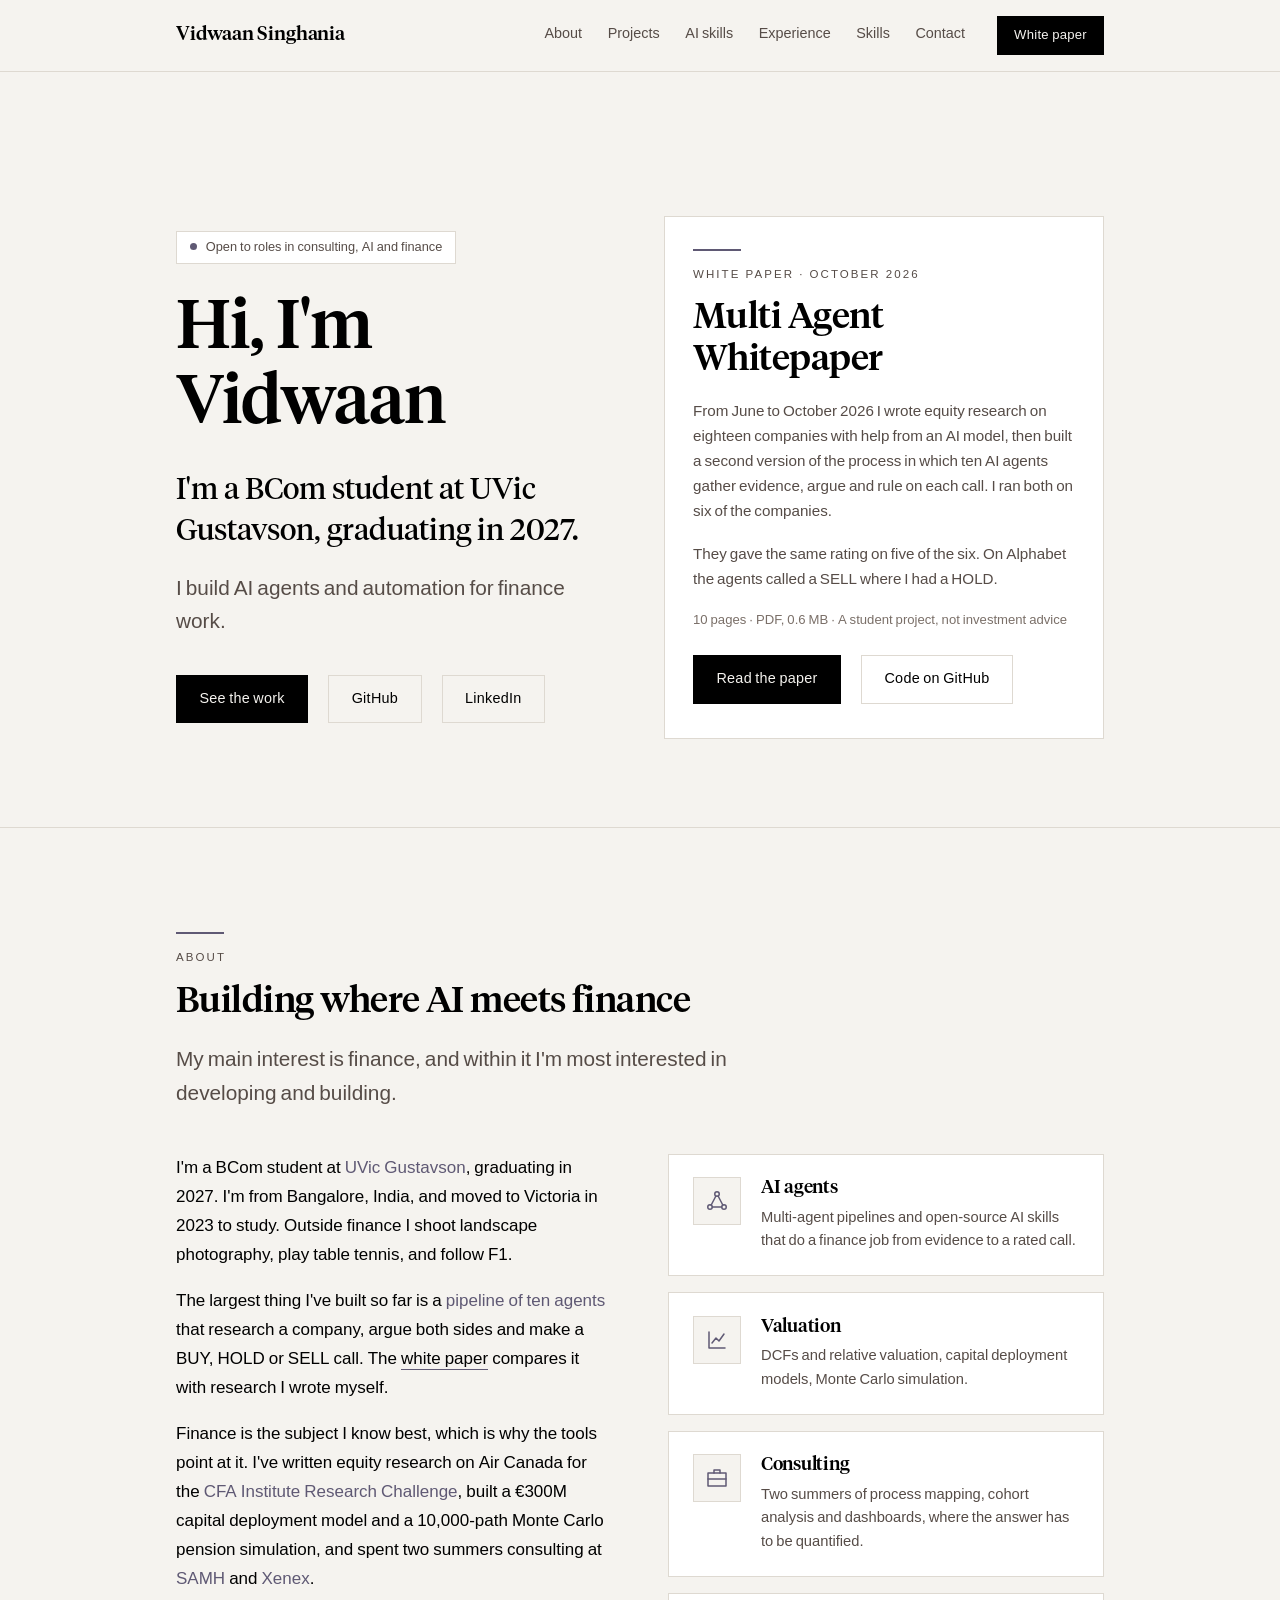
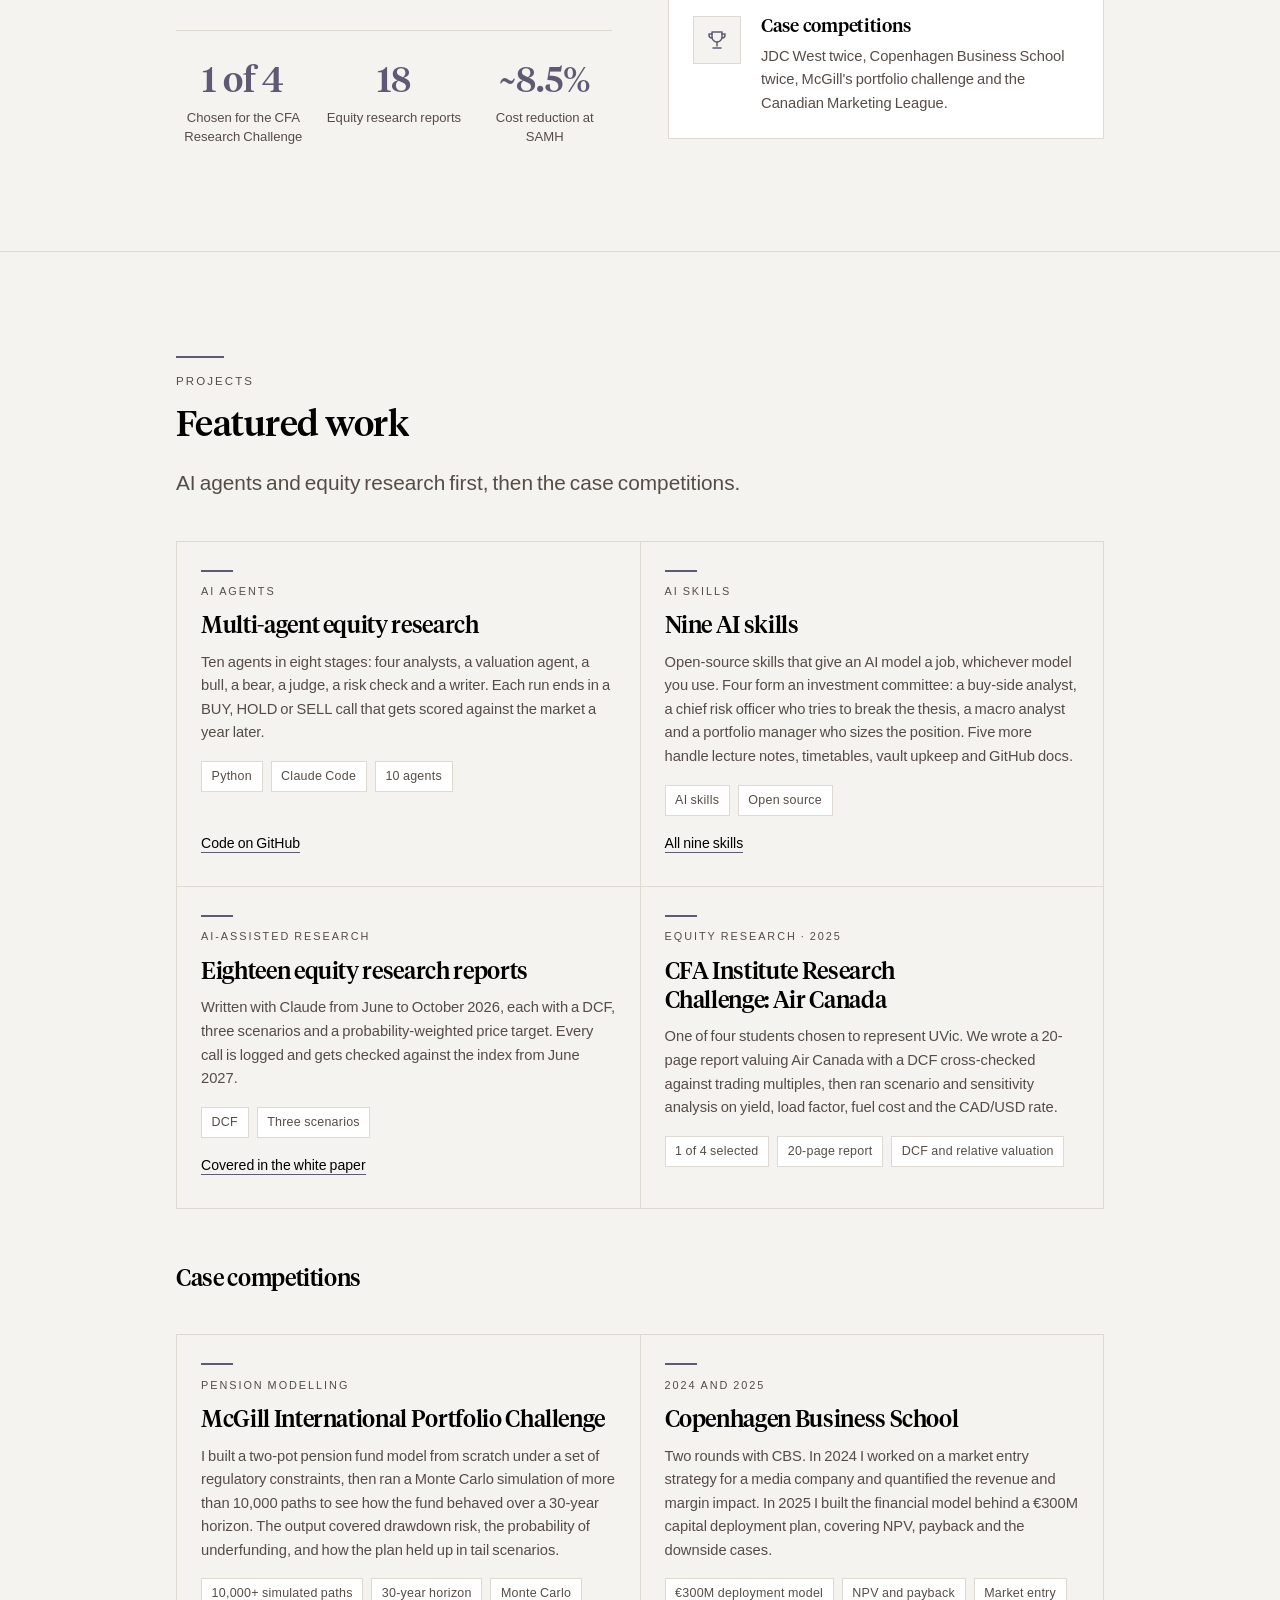
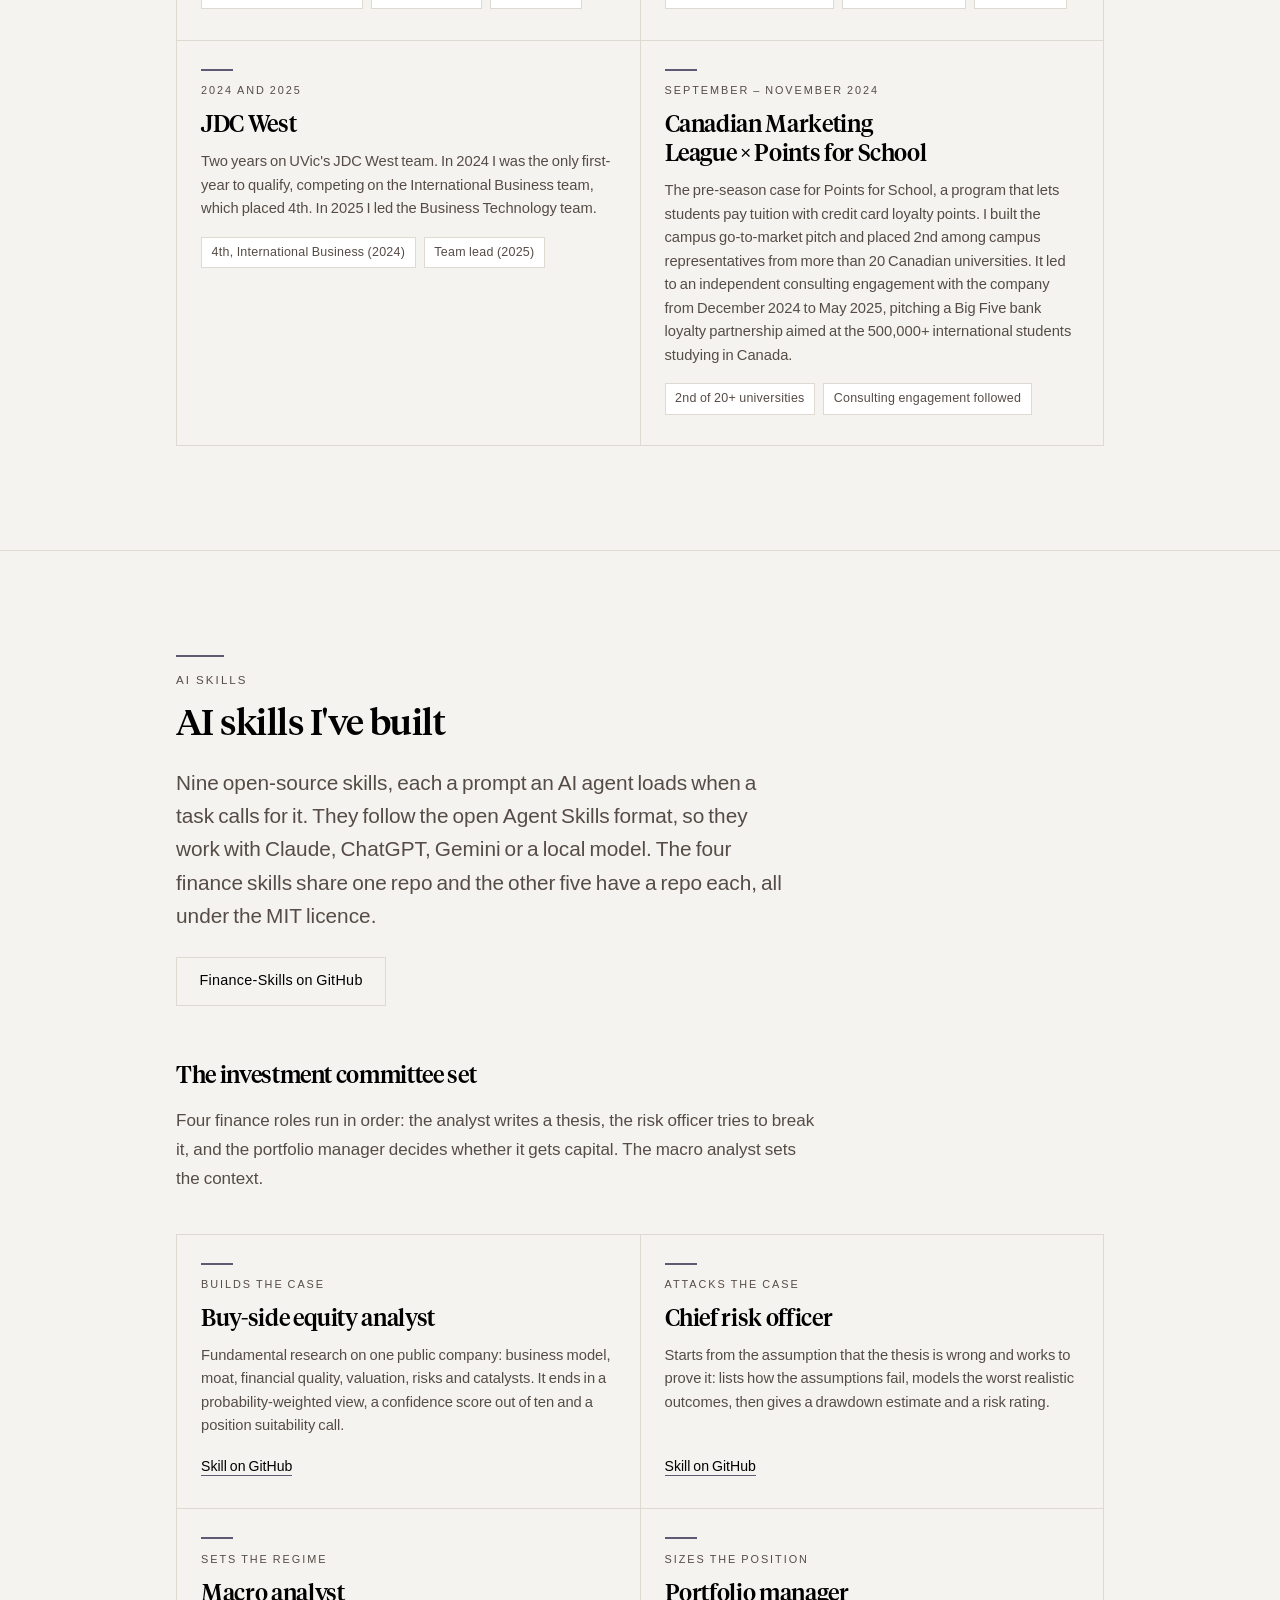
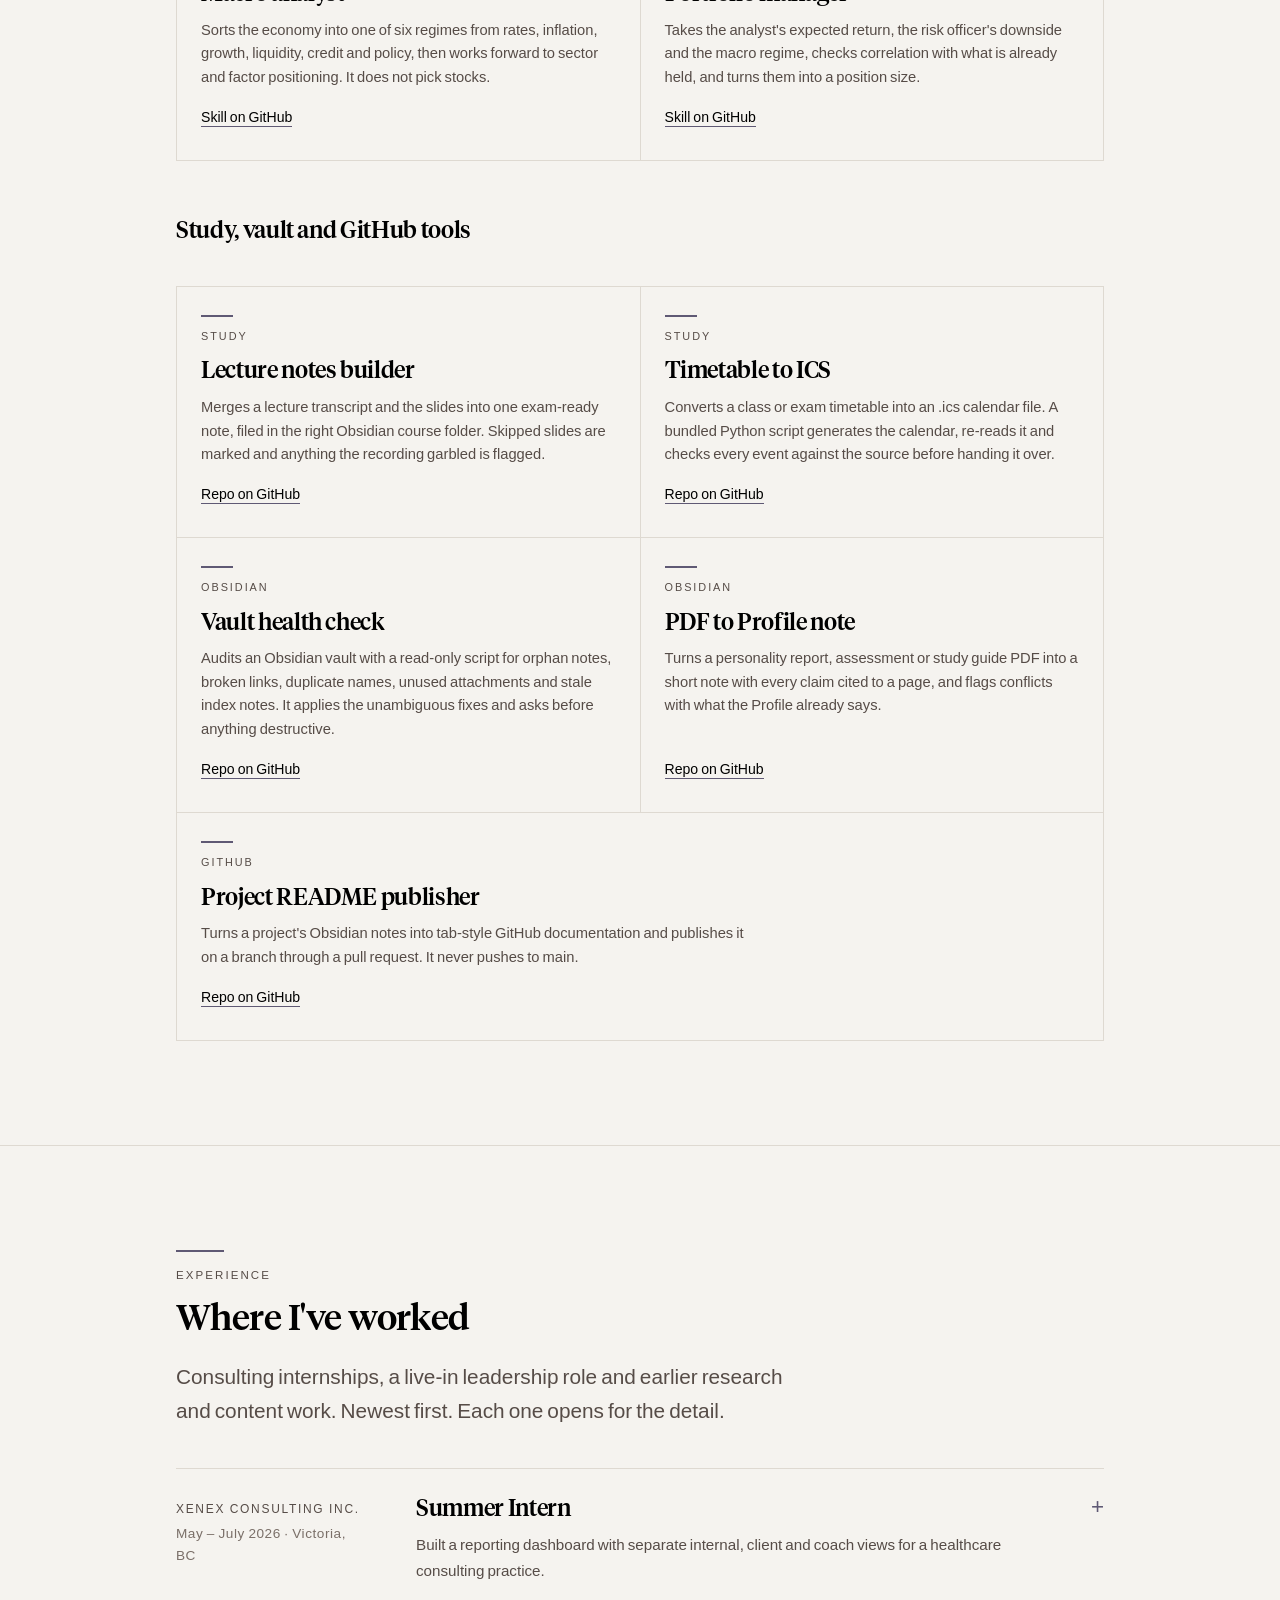
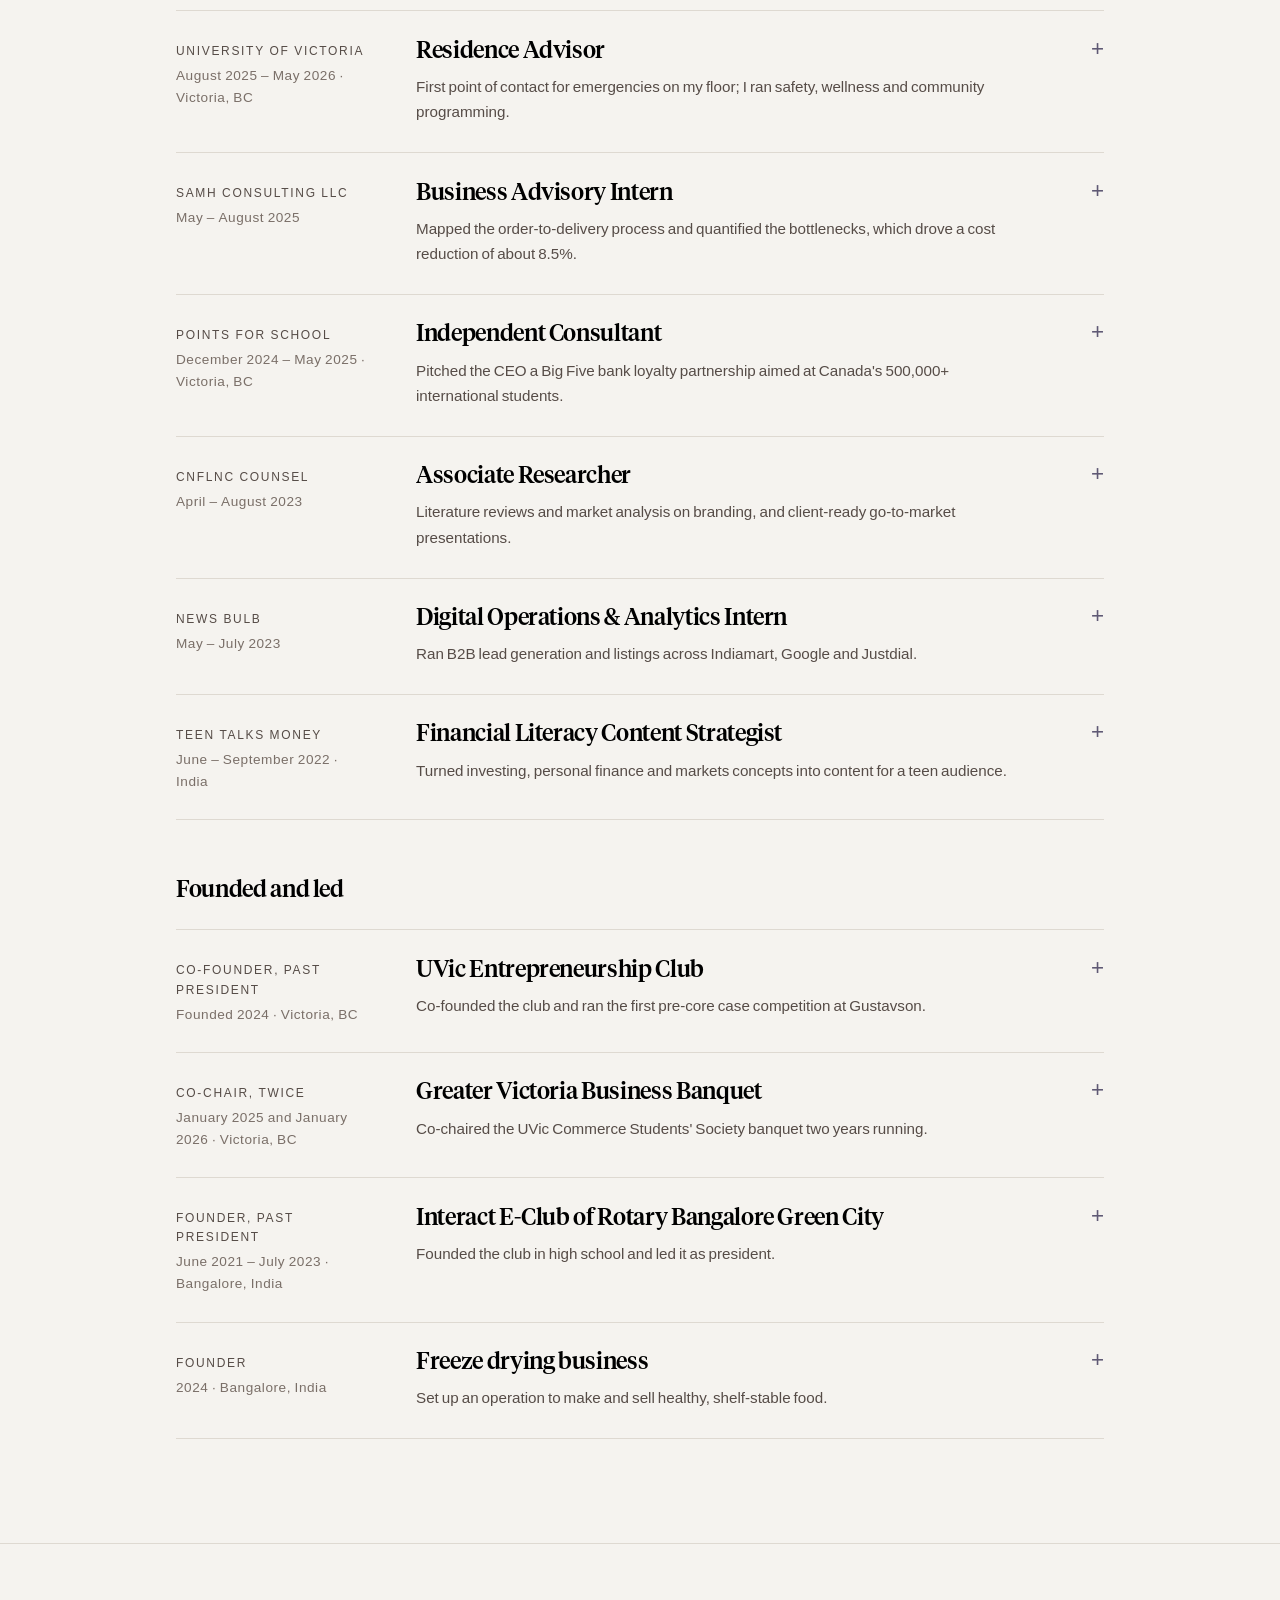
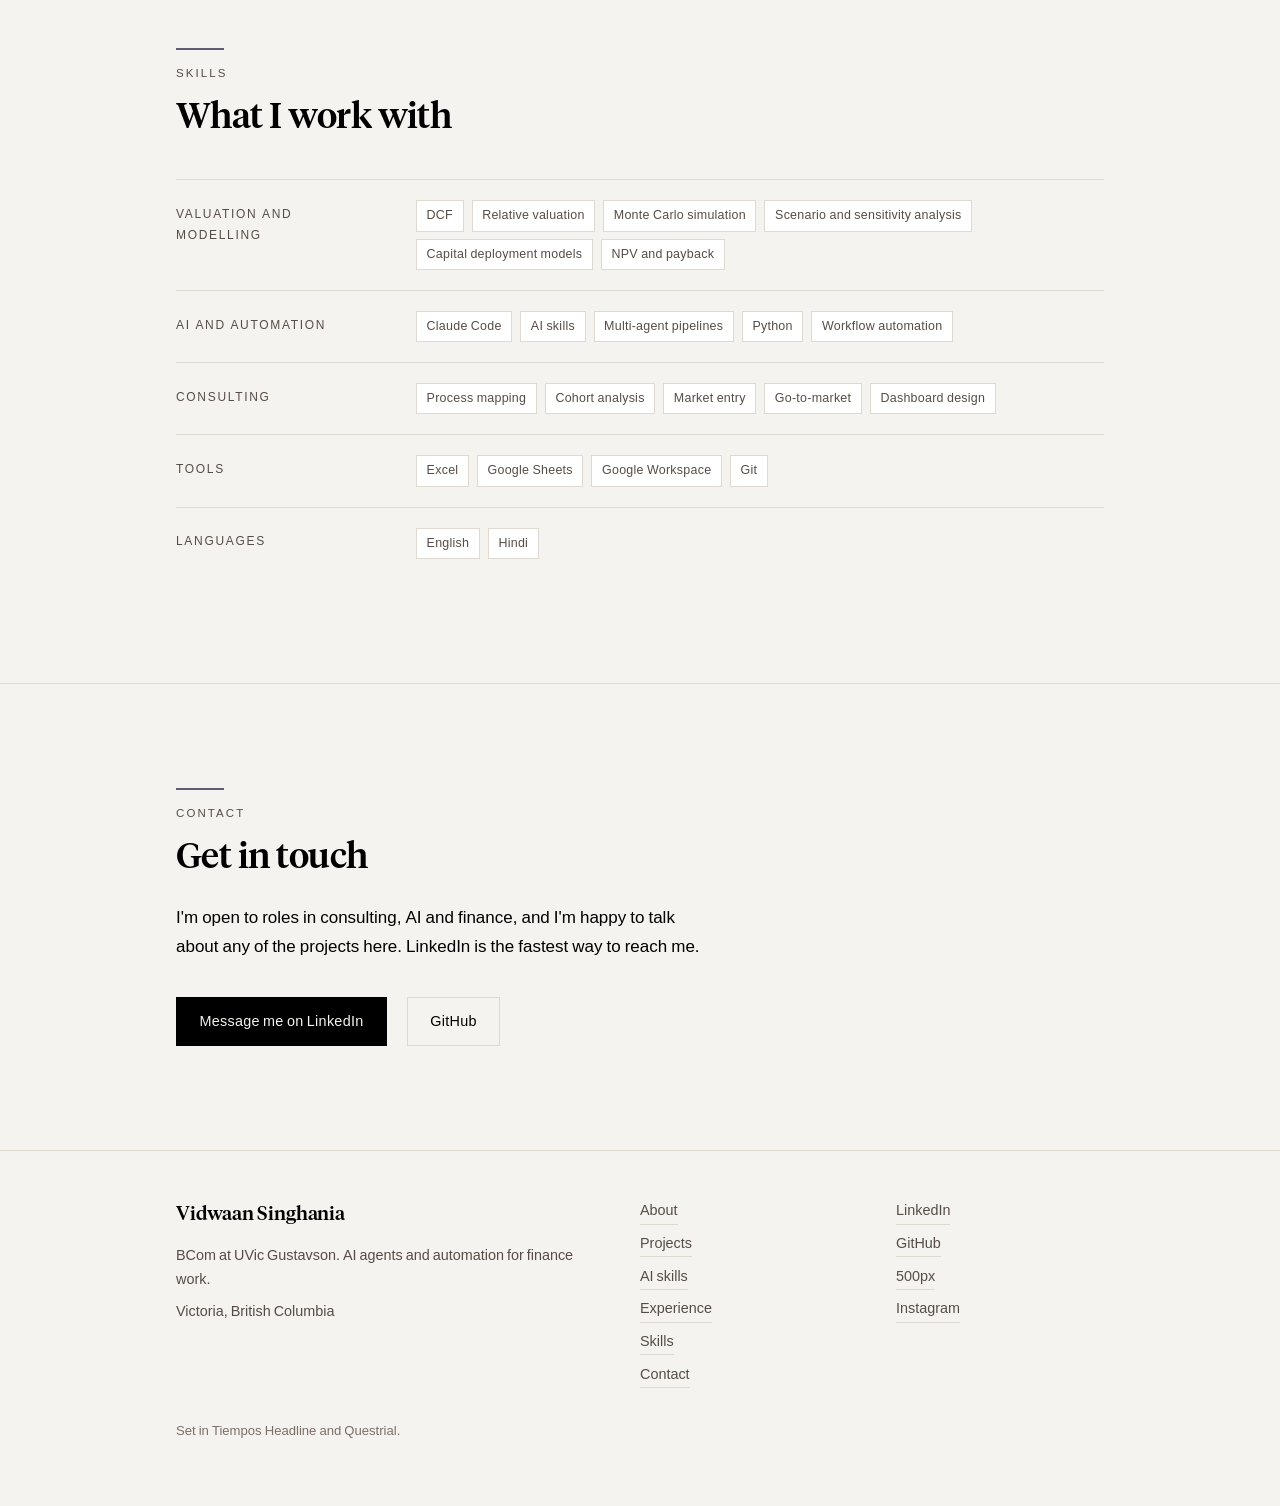
==== index.html @ 43c389d1 "Update the white paper: new title, October 2026 edition, 18 reports; keep the old PDF path serving t" ====
<!doctype html>
<html lang="en">
<head>
<meta charset="utf-8">
<meta name="viewport" content="width=device-width, initial-scale=1">
<title>Vidwaan Singhania | AI and Automation for Finance</title>
<meta name="description" content="I build AI agents and automation for finance work: a ten-agent equity research pipeline, open-source AI skills, and a white paper on what they got right and wrong. BCom student at UVic Gustavson.">
<link rel="canonical" href="https://vidwaansinghania.github.io/">
<meta property="og:type" content="website">
<meta property="og:title" content="Vidwaan Singhania | AI and Automation for Finance">
<meta property="og:description" content="I build AI agents and automation for finance work: a ten-agent equity research pipeline, open-source AI skills, and a white paper on what they got right and wrong. BCom student at UVic Gustavson.">
<meta property="og:url" content="https://vidwaansinghania.github.io/">
<meta property="og:image" content="https://vidwaansinghania.github.io/assets/img/og.jpg">
<meta name="twitter:card" content="summary_large_image">
<link rel="preload" href="assets/fonts/tiempos-medium.woff" as="font" type="font/woff" crossorigin>
<link rel="stylesheet" href="assets/style.css">
<script type="application/ld+json">
{
  "@context": "https://schema.org",
  "@type": "Person",
  "name": "Vidwaan Singhania",
  "url": "https://vidwaansinghania.github.io/",
  "jobTitle": "BCom candidate",
  "knowsAbout": ["AI agents", "Automation", "Equity research"],
  "address": { "@type": "PostalAddress", "addressLocality": "Victoria", "addressRegion": "BC", "addressCountry": "CA" },
  "alumniOf": { "@type": "CollegeOrUniversity", "name": "University of Victoria, Gustavson School of Business" },
  "sameAs": [
    "https://www.linkedin.com/in/vidwaansinghania/",
    "https://github.com/Vidwaansinghania",
    "https://500px.com/p/vidwaansinghania",
    "https://www.instagram.com/vidwaansinghania/"
  ]
}
</script>
</head>
<body>
<a class="skip" href="#main">Skip to content</a>

<header class="masthead">
  <div class="wrap">
    <a class="wordmark" href="#top">Vidwaan Singhania</a>
    <nav class="nav" aria-label="Primary">
      <a href="#about">About</a>
      <a href="#projects">Projects</a>
      <a href="#ai-skills">AI skills</a>
      <a href="#experience">Experience</a>
      <a href="#skills">Skills</a>
      <a href="#contact">Contact</a>
    </nav>
    <a class="btn btn--small" href="papers/multi-agent-whitepaper.pdf">White paper</a>
  </div>
</header>

<main id="main">

  <section class="hero" id="top">
    <div class="wrap hero__grid">
      <div>
        <p class="badge">Open to roles in consulting, AI and finance</p>
        <h1>Hi, I'm Vidwaan</h1>
        <p class="standfirst">I'm a BCom student at UVic Gustavson, graduating in 2027.</p>
        <p class="lede">I build AI agents and automation for finance work.</p>
        <div class="actions">
          <a class="btn" href="#projects">See the work</a>
          <a class="btn btn--ghost" href="https://github.com/Vidwaansinghania" rel="me noopener">GitHub</a>
          <a class="btn btn--ghost" href="https://www.linkedin.com/in/vidwaansinghania/" rel="me noopener">LinkedIn</a>
        </div>
      </div>

      <aside class="feature" id="white-paper" aria-label="White paper">
        <p class="kicker">White paper &middot; October 2026</p>
        <h2>Multi Agent Whitepaper</h2>
        <p>From June to October 2026 I wrote equity research on eighteen companies with help from an AI model, then built a second version of the process in which ten AI agents gather evidence, argue and rule on each call. I ran both on six of the companies.</p>
        <p>They gave the same rating on five of the six. On Alphabet the agents called a SELL where I had a HOLD.</p>
        <p class="feature__meta">10 pages &middot; PDF, 0.6 MB &middot; A student project, not investment advice</p>
        <div class="actions">
          <a class="btn" href="papers/multi-agent-whitepaper.pdf">Read the paper</a>
          <a class="btn btn--ghost" href="https://github.com/Vidwaansinghania/Multi-Agent-Equity-Research" rel="noopener">Code on GitHub</a>
        </div>
      </aside>
    </div>
  </section>

  <section class="section" id="about">
    <div class="wrap">
      <p class="kicker">About</p>
      <h2>Building where AI meets finance</h2>
      <p class="lede section__lede">My main interest is finance, and within it I'm most interested in developing and building.</p>

      <div class="about">
        <div class="about__text">
          <p>I'm a BCom student at <strong>UVic Gustavson</strong>, graduating in 2027. I'm from Bangalore, India, and moved to Victoria in 2023 to study. Outside finance I shoot landscape photography, play table tennis, and follow F1.</p>
          <p>The largest thing I've built so far is a <strong>pipeline of ten agents</strong> that research a company, argue both sides and make a BUY, HOLD or SELL call. The <a class="link" href="#white-paper">white paper</a> compares it with research I wrote myself.</p>
          <p>Finance is the subject I know best, which is why the tools point at it. I've written equity research on Air Canada for the <strong>CFA Institute Research Challenge</strong>, built a &euro;300M capital deployment model and a 10,000-path Monte Carlo pension simulation, and spent two summers consulting at <strong>SAMH</strong> and <strong>Xenex</strong>.</p>
          <ul class="stats">
            <li><span class="stats__n">1 of 4</span><span class="stats__l">Chosen for the CFA Research Challenge</span></li>
            <li><span class="stats__n">18</span><span class="stats__l">Equity research reports</span></li>
            <li><span class="stats__n">~8.5%</span><span class="stats__l">Cost reduction at SAMH</span></li>
          </ul>
        </div>

        <ul class="focus">
          <li>
            <span class="focus__icon" aria-hidden="true"><svg viewBox="0 0 24 24" width="24" height="24" fill="none" stroke="currentColor" stroke-width="1.5" stroke-linecap="round" stroke-linejoin="round"><circle cx="12" cy="5" r="2.25"/><circle cx="5" cy="18" r="2.25"/><circle cx="19" cy="18" r="2.25"/><path d="M10.9 7 6.2 16M13.1 7l4.7 9M7.25 18h9.5"/></svg></span>
            <div>
              <h3>AI agents</h3>
              <p>Multi-agent pipelines and open-source AI skills that do a finance job from evidence to a rated call.</p>
            </div>
          </li>
          <li>
            <span class="focus__icon" aria-hidden="true"><svg viewBox="0 0 24 24" width="24" height="24" fill="none" stroke="currentColor" stroke-width="1.5" stroke-linecap="round" stroke-linejoin="round"><path d="M4 4v16h16"/><path d="m7 15 4-5 3 3 5-7"/></svg></span>
            <div>
              <h3>Valuation</h3>
              <p>DCFs and relative valuation, capital deployment models, Monte Carlo simulation.</p>
            </div>
          </li>
          <li>
            <span class="focus__icon" aria-hidden="true"><svg viewBox="0 0 24 24" width="24" height="24" fill="none" stroke="currentColor" stroke-width="1.5" stroke-linecap="round" stroke-linejoin="round"><rect x="3" y="7" width="18" height="13"/><path d="M9 7V4h6v3M3 13h18"/></svg></span>
            <div>
              <h3>Consulting</h3>
              <p>Two summers of process mapping, cohort analysis and dashboards, where the answer has to be quantified.</p>
            </div>
          </li>
          <li>
            <span class="focus__icon" aria-hidden="true"><svg viewBox="0 0 24 24" width="24" height="24" fill="none" stroke="currentColor" stroke-width="1.5" stroke-linecap="round" stroke-linejoin="round"><path d="M7 4h10v5a5 5 0 0 1-10 0V4z"/><path d="M7 6H4v1a3 3 0 0 0 3 3M17 6h3v1a3 3 0 0 1-3 3M12 14v4M8 20h8"/></svg></span>
            <div>
              <h3>Case competitions</h3>
              <p>JDC West twice, Copenhagen Business School twice, McGill's portfolio challenge and the Canadian Marketing League.</p>
            </div>
          </li>
        </ul>
      </div>
    </div>
  </section>

  <section class="section" id="projects">
    <div class="wrap">
      <p class="kicker">Projects</p>
      <h2>Featured work</h2>
      <p class="lede section__lede">AI agents and equity research first, then the case competitions.</p>

      <ul class="cards">
        <li class="card">
          <p class="kicker">AI agents</p>
          <h3>Multi-agent equity research</h3>
          <p>Ten agents in eight stages: four analysts, a valuation agent, a bull, a bear, a judge, a risk check and a writer. Each run ends in a BUY, HOLD or SELL call that gets scored against the market a year later.</p>
          <ul class="facts">
            <li>Python</li>
            <li>Claude Code</li>
            <li>10 agents</li>
          </ul>
          <p class="card__link"><a class="link" href="https://github.com/Vidwaansinghania/Multi-Agent-Equity-Research" rel="noopener">Code on GitHub</a></p>
        </li>
        <li class="card">
          <p class="kicker">AI skills</p>
          <h3>Nine AI skills</h3>
          <p>Open-source skills that give an AI model a job, whichever model you use. Four form an investment committee: a buy-side analyst, a chief risk officer who tries to break the thesis, a macro analyst and a portfolio manager who sizes the position. Five more handle lecture notes, timetables, vault upkeep and GitHub docs.</p>
          <ul class="facts">
            <li>AI skills</li>
            <li>Open source</li>
          </ul>
          <p class="card__link"><a class="link" href="#ai-skills">All nine skills</a></p>
        </li>
        <li class="card">
          <p class="kicker">AI-assisted research</p>
          <h3>Eighteen equity research reports</h3>
          <p>Written with Claude from June to October 2026, each with a DCF, three scenarios and a probability-weighted price target. Every call is logged and gets checked against the index from June 2027.</p>
          <ul class="facts">
            <li>DCF</li>
            <li>Three scenarios</li>
          </ul>
          <p class="card__link"><a class="link" href="papers/multi-agent-whitepaper.pdf">Covered in the white paper</a></p>
        </li>
        <li class="card">
          <p class="kicker">Equity research &middot; 2025</p>
          <h3>CFA Institute Research Challenge: Air Canada</h3>
          <p>One of four students chosen to represent UVic. We wrote a 20-page report valuing Air Canada with a DCF cross-checked against trading multiples, then ran scenario and sensitivity analysis on yield, load factor, fuel cost and the CAD/USD rate.</p>
          <ul class="facts">
            <li>1 of 4 selected</li>
            <li>20-page report</li>
            <li>DCF and relative valuation</li>
          </ul>
        </li>
      </ul>

      <h3 class="subhead">Case competitions</h3>
      <ul class="cards">
        <li class="card">
          <p class="kicker">Pension modelling</p>
          <h3>McGill International Portfolio Challenge</h3>
          <p>I built a two-pot pension fund model from scratch under a set of regulatory constraints, then ran a Monte Carlo simulation of more than 10,000 paths to see how the fund behaved over a 30-year horizon. The output covered drawdown risk, the probability of underfunding, and how the plan held up in tail scenarios.</p>
          <ul class="facts">
            <li>10,000+ simulated paths</li>
            <li>30-year horizon</li>
            <li>Monte Carlo</li>
          </ul>
        </li>
        <li class="card">
          <p class="kicker">2024 and 2025</p>
          <h3>Copenhagen Business School</h3>
          <p>Two rounds with CBS. In 2024 I worked on a market entry strategy for a media company and quantified the revenue and margin impact. In 2025 I built the financial model behind a &euro;300M capital deployment plan, covering NPV, payback and the downside cases.</p>
          <ul class="facts">
            <li>&euro;300M deployment model</li>
            <li>NPV and payback</li>
            <li>Market entry</li>
          </ul>
        </li>
        <li class="card">
          <p class="kicker">2024 and 2025</p>
          <h3>JDC West</h3>
          <p>Two years on UVic's JDC West team. In 2024 I was the only first-year to qualify, competing on the International Business team, which placed 4th. In 2025 I led the Business Technology team.</p>
          <ul class="facts">
            <li>4th, International Business (2024)</li>
            <li>Team lead (2025)</li>
          </ul>
        </li>
        <li class="card">
          <p class="kicker">September &ndash; November 2024</p>
          <h3>Canadian Marketing League &times; Points for School</h3>
          <p>The pre-season case for Points for School, a program that lets students pay tuition with credit card loyalty points. I built the campus go-to-market pitch and placed 2nd among campus representatives from more than 20 Canadian universities. It led to an independent consulting engagement with the company from December 2024 to May 2025, pitching a Big Five bank loyalty partnership aimed at the 500,000+ international students studying in Canada.</p>
          <ul class="facts">
            <li>2nd of 20+ universities</li>
            <li>Consulting engagement followed</li>
          </ul>
        </li>
      </ul>
    </div>
  </section>

  <section class="section" id="ai-skills">
    <div class="wrap">
      <p class="kicker">AI skills</p>
      <h2>AI skills I've built</h2>
      <p class="lede section__lede">Nine open-source skills, each a prompt an AI agent loads when a task calls for it. They follow the open Agent Skills format, so they work with Claude, ChatGPT, Gemini or a local model. The four finance skills share one repo and the other five have a repo each, all under the MIT licence.</p>
      <div class="actions" style="margin-top:1.5rem">
        <a class="btn btn--ghost" href="https://github.com/Vidwaansinghania/Finance-Skills" rel="noopener">Finance-Skills on GitHub</a>
      </div>

      <h3 class="subhead">The investment committee set</h3>
      <p class="section__note">Four finance roles run in order: the analyst writes a thesis, the risk officer tries to break it, and the portfolio manager decides whether it gets capital. The macro analyst sets the context.</p>
      <ul class="cards">
        <li class="card">
          <p class="kicker">Builds the case</p>
          <h3>Buy-side equity analyst</h3>
          <p>Fundamental research on one public company: business model, moat, financial quality, valuation, risks and catalysts. It ends in a probability-weighted view, a confidence score out of ten and a position suitability call.</p>
          <p class="card__link"><a class="link" href="https://github.com/Vidwaansinghania/Finance-Skills/tree/main/skills/buy-side-equity-analyst" rel="noopener">Skill on GitHub</a></p>
        </li>
        <li class="card">
          <p class="kicker">Attacks the case</p>
          <h3>Chief risk officer</h3>
          <p>Starts from the assumption that the thesis is wrong and works to prove it: lists how the assumptions fail, models the worst realistic outcomes, then gives a drawdown estimate and a risk rating.</p>
          <p class="card__link"><a class="link" href="https://github.com/Vidwaansinghania/Finance-Skills/tree/main/skills/chief-risk-officer" rel="noopener">Skill on GitHub</a></p>
        </li>
        <li class="card">
          <p class="kicker">Sets the regime</p>
          <h3>Macro analyst</h3>
          <p>Sorts the economy into one of six regimes from rates, inflation, growth, liquidity, credit and policy, then works forward to sector and factor positioning. It does not pick stocks.</p>
          <p class="card__link"><a class="link" href="https://github.com/Vidwaansinghania/Finance-Skills/tree/main/skills/macro-analyst" rel="noopener">Skill on GitHub</a></p>
        </li>
        <li class="card">
          <p class="kicker">Sizes the position</p>
          <h3>Portfolio manager</h3>
          <p>Takes the analyst's expected return, the risk officer's downside and the macro regime, checks correlation with what is already held, and turns them into a position size.</p>
          <p class="card__link"><a class="link" href="https://github.com/Vidwaansinghania/Finance-Skills/tree/main/skills/portfolio-manager" rel="noopener">Skill on GitHub</a></p>
        </li>
      </ul>

      <h3 class="subhead">Study, vault and GitHub tools</h3>
      <ul class="cards">
        <li class="card">
          <p class="kicker">Study</p>
          <h3>Lecture notes builder</h3>
          <p>Merges a lecture transcript and the slides into one exam-ready note, filed in the right Obsidian course folder. Skipped slides are marked and anything the recording garbled is flagged.</p>
          <p class="card__link"><a class="link" href="https://github.com/Vidwaansinghania/Lecture-Notes-Builder" rel="noopener">Repo on GitHub</a></p>
        </li>
        <li class="card">
          <p class="kicker">Study</p>
          <h3>Timetable to ICS</h3>
          <p>Converts a class or exam timetable into an .ics calendar file. A bundled Python script generates the calendar, re-reads it and checks every event against the source before handing it over.</p>
          <p class="card__link"><a class="link" href="https://github.com/Vidwaansinghania/Timetable-to-ICS" rel="noopener">Repo on GitHub</a></p>
        </li>
        <li class="card">
          <p class="kicker">Obsidian</p>
          <h3>Vault health check</h3>
          <p>Audits an Obsidian vault with a read-only script for orphan notes, broken links, duplicate names, unused attachments and stale index notes. It applies the unambiguous fixes and asks before anything destructive.</p>
          <p class="card__link"><a class="link" href="https://github.com/Vidwaansinghania/Vault-Health-Check" rel="noopener">Repo on GitHub</a></p>
        </li>
        <li class="card">
          <p class="kicker">Obsidian</p>
          <h3>PDF to Profile note</h3>
          <p>Turns a personality report, assessment or study guide PDF into a short note with every claim cited to a page, and flags conflicts with what the Profile already says.</p>
          <p class="card__link"><a class="link" href="https://github.com/Vidwaansinghania/PDF-to-Profile-Note" rel="noopener">Repo on GitHub</a></p>
        </li>
        <li class="card">
          <p class="kicker">GitHub</p>
          <h3>Project README publisher</h3>
          <p>Turns a project's Obsidian notes into tab-style GitHub documentation and publishes it on a branch through a pull request. It never pushes to main.</p>
          <p class="card__link"><a class="link" href="https://github.com/Vidwaansinghania/Project-README-Publisher" rel="noopener">Repo on GitHub</a></p>
        </li>
      </ul>
    </div>
  </section>

  <section class="section" id="experience">
    <div class="wrap">
      <p class="kicker">Experience</p>
      <h2>Where I've worked</h2>
      <p class="lede section__lede">Consulting internships, a live-in leadership role and earlier research and content work. Newest first. Each one opens for the detail.</p>

      <div class="roles">

        <details class="role">
          <summary>
            <span class="role__aside">Xenex Consulting Inc.<span class="when">May &ndash; July 2026 &middot; Victoria, BC</span></span>
            <span class="role__head">
              <span class="role__title">Summer Intern</span>
              <span class="role__line">Built a reporting dashboard with separate internal, client and coach views for a healthcare consulting practice.</span>
            </span>
          </summary>
          <div class="role__body">
            <p>A healthcare consulting practice in BC. I built a multi-audience reporting dashboard for coaching-assignment data, with separate internal, client and coach views plus an equity view breaking placements down by gender. On the operations side I set up Google Workspace for the company domain end to end, wrote a Workspace versus Microsoft 365 comparison, and evaluated outreach and CRM tooling.</p>
            <p>I also researched funding options for international co-op students, who are shut out of the federal Student Work Placement Program, and drafted a gap analysis and early specs for a bridge fund.</p>
            <ul class="facts">
              <li>Dashboard design</li>
              <li>Google Workspace</li>
              <li>Policy research</li>
            </ul>
          </div>
        </details>

        <details class="role">
          <summary>
            <span class="role__aside">University of Victoria<span class="when">August 2025 &ndash; May 2026 &middot; Victoria, BC</span></span>
            <span class="role__head">
              <span class="role__title">Residence Advisor</span>
              <span class="role__line">First point of contact for emergencies on my floor; I ran safety, wellness and community programming.</span>
            </span>
          </summary>
          <div class="role__body">
            <p>A live-in role. I was the first point of contact for the students on my floor, which covered everything from mediating roommate conflicts to responding to after-hours emergencies. I also ran wellness and community programming through the year.</p>
            <ul class="facts">
              <li>Peer mentoring</li>
              <li>Crisis management</li>
              <li>Conflict resolution</li>
            </ul>
          </div>
        </details>

        <details class="role">
          <summary>
            <span class="role__aside">SAMH Consulting LLC<span class="when">May &ndash; August 2025</span></span>
            <span class="role__head">
              <span class="role__title">Business Advisory Intern</span>
              <span class="role__line">Mapped the order-to-delivery process and quantified the bottlenecks, which drove a cost reduction of about 8.5%.</span>
            </span>
          </summary>
          <div class="role__body">
            <p>I mapped the end-to-end order-to-delivery process and quantified where it was losing time and money; the changes that came out of it cut costs by about 8.5%. I also segmented customer revenue cohorts to find which behaviour patterns were worth the most, and built automations for the repetitive parts of the workflow. I sat in on founder-led calls and presented what the data showed.</p>
            <ul class="facts">
              <li>~8.5% cost reduction</li>
              <li>Process improvement</li>
              <li>Customer segmentation</li>
            </ul>
          </div>
        </details>

        <details class="role">
          <summary>
            <span class="role__aside">Points for School<span class="when">December 2024 &ndash; May 2025 &middot; Victoria, BC</span></span>
            <span class="role__head">
              <span class="role__title">Independent Consultant</span>
              <span class="role__line">Pitched the CEO a Big Five bank loyalty partnership aimed at Canada's 500,000+ international students.</span>
            </span>
          </summary>
          <div class="role__body">
            <p>Points for School lets students pay tuition with credit card loyalty points. The engagement followed my 2nd-place finish in the Canadian Marketing League pre-season case. I researched competitors and the company's existing loyalty partnerships, found gaps in the offering and room to expand across provinces, and delivered the pitch to the CEO.</p>
            <ul class="facts">
              <li>Market research</li>
              <li>Competitive analysis</li>
              <li>Go-to-market strategy</li>
            </ul>
          </div>
        </details>

        <details class="role">
          <summary>
            <span class="role__aside">Cnflnc Counsel<span class="when">April &ndash; August 2023</span></span>
            <span class="role__head">
              <span class="role__title">Associate Researcher</span>
              <span class="role__line">Literature reviews and market analysis on branding, and client-ready go-to-market presentations.</span>
            </span>
          </summary>
          <div class="role__body">
            <p>I ran literature reviews and market analysis on branding, researched go-to-market frameworks, and built client-ready presentations with execution roadmaps and timelines. I also managed the internal research archive.</p>
            <ul class="facts">
              <li>Market analysis</li>
              <li>Go-to-market frameworks</li>
            </ul>
          </div>
        </details>

        <details class="role">
          <summary>
            <span class="role__aside">News Bulb<span class="when">May &ndash; July 2023</span></span>
            <span class="role__head">
              <span class="role__title">Digital Operations &amp; Analytics Intern</span>
              <span class="role__line">Ran B2B lead generation and listings across Indiamart, Google and Justdial.</span>
            </span>
          </summary>
          <div class="role__body">
            <p>I managed B2B lead generation and listings across Indiamart, Google and Justdial and compared channel performance to find the sources that converted best. I built marketing and reporting automations that cut manual work, and tracked engagement and traffic to guide content and outreach.</p>
            <ul class="facts">
              <li>Lead generation</li>
              <li>Reporting automation</li>
            </ul>
          </div>
        </details>

        <details class="role">
          <summary>
            <span class="role__aside">Teen Talks Money<span class="when">June &ndash; September 2022 &middot; India</span></span>
            <span class="role__head">
              <span class="role__title">Financial Literacy Content Strategist</span>
              <span class="role__line">Turned investing, personal finance and markets concepts into content for a teen audience.</span>
            </span>
          </summary>
          <div class="role__body">
            <p>I wrote investing, personal finance and markets content for teenagers, worked with the research team to source and fact-check the material, and coordinated collaborations that grew the platform's reach.</p>
            <ul class="facts">
              <li>Personal finance</li>
              <li>Written communication</li>
            </ul>
          </div>
        </details>

      </div>

      <h3 class="subhead">Founded and led</h3>
      <div class="roles roles--after">

        <details class="role">
          <summary>
            <span class="role__aside">Co-founder, past president<span class="when">Founded 2024 &middot; Victoria, BC</span></span>
            <span class="role__head">
              <span class="role__title">UVic Entrepreneurship Club</span>
              <span class="role__line">Co-founded the club and ran the first pre-core case competition at Gustavson.</span>
            </span>
          </summary>
          <div class="role__body">
            <p>I co-founded the club under the UVic Commerce Students' Society. We ran the first pre-core case competition at Gustavson in March 2024, and built the club around guest speakers and workshops for students who want to start something of their own.</p>
            <ul class="facts">
              <li>Co-founder</li>
              <li>First pre-core case competition</li>
            </ul>
          </div>
        </details>

        <details class="role">
          <summary>
            <span class="role__aside">Co-Chair, twice<span class="when">January 2025 and January 2026 &middot; Victoria, BC</span></span>
            <span class="role__head">
              <span class="role__title">Greater Victoria Business Banquet</span>
              <span class="role__line">Co-chaired the UVic Commerce Students' Society banquet two years running.</span>
            </span>
          </summary>
          <div class="role__body">
            <p>I co-chaired the banquet for the UVic Commerce Students' Society in both years: about 150 guests in January 2025 and 200 in January 2026. I owned the budget, the venue and the vendors each time.</p>
            <ul class="facts">
              <li>200 guests in 2026</li>
              <li>Budget and vendors</li>
            </ul>
          </div>
        </details>

        <details class="role">
          <summary>
            <span class="role__aside">Founder, past president<span class="when">June 2021 &ndash; July 2023 &middot; Bangalore, India</span></span>
            <span class="role__head">
              <span class="role__title">Interact E-Club of Rotary Bangalore Green City</span>
              <span class="role__line">Founded the club in high school and led it as president.</span>
            </span>
          </summary>
          <div class="role__body">
            <p>I founded the club and led it as president, working with District 3190 of Rotary International. That meant planning the club's activities with the board of directors and appointing its members.</p>
            <ul class="facts">
              <li>Founder</li>
              <li>Rotary International</li>
            </ul>
          </div>
        </details>

        <details class="role">
          <summary>
            <span class="role__aside">Founder<span class="when">2024 &middot; Bangalore, India</span></span>
            <span class="role__head">
              <span class="role__title">Freeze drying business</span>
              <span class="role__line">Set up an operation to make and sell healthy, shelf-stable food.</span>
            </span>
          </summary>
          <div class="role__body">
            <p>Started after my own problem: as an international student I struggled to find food that was both healthy and shelf-stable. Freeze-drying keeps most of the nutrition in a food while making it light and long-lasting, so I set up an operation to make and sell it.</p>
            <ul class="facts">
              <li>Founder</li>
            </ul>
          </div>
        </details>

      </div>
    </div>
  </section>

  <section class="section" id="skills">
    <div class="wrap">
      <p class="kicker">Skills</p>
      <h2>What I work with</h2>
      <dl class="skills">
        <div>
          <dt>Valuation and modelling</dt>
          <dd>
            <ul class="facts">
              <li>DCF</li>
              <li>Relative valuation</li>
              <li>Monte Carlo simulation</li>
              <li>Scenario and sensitivity analysis</li>
              <li>Capital deployment models</li>
              <li>NPV and payback</li>
            </ul>
          </dd>
        </div>
        <div>
          <dt>AI and automation</dt>
          <dd>
            <ul class="facts">
              <li>Claude Code</li>
              <li>AI skills</li>
              <li>Multi-agent pipelines</li>
              <li>Python</li>
              <li>Workflow automation</li>
            </ul>
          </dd>
        </div>
        <div>
          <dt>Consulting</dt>
          <dd>
            <ul class="facts">
              <li>Process mapping</li>
              <li>Cohort analysis</li>
              <li>Market entry</li>
              <li>Go-to-market</li>
              <li>Dashboard design</li>
            </ul>
          </dd>
        </div>
        <div>
          <dt>Tools</dt>
          <dd>
            <ul class="facts">
              <li>Excel</li>
              <li>Google Sheets</li>
              <li>Google Workspace</li>
              <li>Git</li>
            </ul>
          </dd>
        </div>
        <div>
          <dt>Languages</dt>
          <dd>
            <ul class="facts">
              <li>English</li>
              <li>Hindi</li>
            </ul>
          </dd>
        </div>
      </dl>
    </div>
  </section>

  <section class="section" id="contact">
    <div class="wrap">
      <p class="kicker">Contact</p>
      <h2>Get in touch</h2>
      <p style="margin-top:1.5rem">I'm open to roles in consulting, AI and finance, and I'm happy to talk about any of the projects here. LinkedIn is the fastest way to reach me.</p>
      <div class="actions">
        <a class="btn" href="https://www.linkedin.com/in/vidwaansinghania/" rel="me noopener">Message me on LinkedIn</a>
        <a class="btn btn--ghost" href="https://github.com/Vidwaansinghania" rel="me noopener">GitHub</a>
      </div>
    </div>
  </section>

</main>

<footer class="footer">
  <div class="wrap">
    <div class="footer__col">
      <span class="wordmark">Vidwaan Singhania</span>
      <span>BCom at UVic Gustavson. AI agents and automation for finance work.</span>
      <span>Victoria, British Columbia</span>
    </div>
    <nav class="footer__col" aria-label="Sections">
      <a href="#about">About</a>
      <a href="#projects">Projects</a>
      <a href="#ai-skills">AI skills</a>
      <a href="#experience">Experience</a>
      <a href="#skills">Skills</a>
      <a href="#contact">Contact</a>
    </nav>
    <div class="footer__col">
      <a href="https://www.linkedin.com/in/vidwaansinghania/" rel="me noopener">LinkedIn</a>
      <a href="https://github.com/Vidwaansinghania" rel="me noopener">GitHub</a>
      <a href="https://500px.com/p/vidwaansinghania" rel="me noopener">500px</a>
      <a href="https://www.instagram.com/vidwaansinghania/" rel="me noopener">Instagram</a>
    </div>
    <span class="colophon">Set in Tiempos Headline and Questrial.</span>
  </div>
</footer>

</body>
</html>
---- assets/style.css ----
/* Vidwaan Singhania — palette from the Wealthsimple brand book */

@font-face {
  font-family: "Tiempos Headline";
  src: url("fonts/tiempos-medium.woff") format("woff");
  font-weight: 500;
  font-style: normal;
  font-display: swap;
}
@font-face {
  font-family: "Tiempos Headline";
  src: url("fonts/tiempos-regular.woff") format("woff");
  font-weight: 400;
  font-style: normal;
  font-display: swap;
}
@font-face {
  font-family: "Questrial";
  src: url("fonts/questrial-regular.woff2") format("woff2");
  font-weight: 400;
  font-style: normal;
  font-display: swap;
}

:root {
  --chalk: #f5f3ef;
  --chalk-deep: #edeae4;
  --white: #ffffff;
  --jet: #000000;
  --graphite: #564c47;
  --graphite-soft: #7a6f68;
  --storm: #5f5974;
  --rule: #ded9d1;

  --serif: "Tiempos Headline", Georgia, "Times New Roman", serif;
  --sans: "Questrial", "Helvetica Neue", Arial, sans-serif;

  --gap: clamp(1.5rem, 5vw, 3rem);
  --measure: 34rem;
}

*, *::before, *::after { box-sizing: border-box; }

html {
  -webkit-text-size-adjust: 100%;
  scroll-behavior: smooth;
  scroll-padding-top: 5.5rem;
}

body {
  margin: 0;
  background: var(--chalk);
  color: var(--jet);
  font-family: var(--sans);
  font-size: 1.0625rem;
  line-height: 1.7;
  -webkit-font-smoothing: antialiased;
  text-rendering: optimizeLegibility;
}

.wrap {
  width: 100%;
  max-width: 64rem;
  margin: 0 auto;
  padding: 0 var(--gap);
}

a { color: inherit; }

.skip {
  position: absolute;
  left: -9999px;
}
.skip:focus {
  left: var(--gap);
  top: 0.75rem;
  z-index: 10;
  background: var(--jet);
  color: var(--chalk);
  padding: 0.5rem 0.9rem;
  text-decoration: none;
}

:focus-visible {
  outline: 2px solid var(--storm);
  outline-offset: 3px;
}

/* ---------- masthead ---------- */

.masthead {
  position: sticky;
  top: 0;
  z-index: 5;
  background: var(--chalk);
  border-bottom: 1px solid var(--rule);
}
.masthead .wrap {
  display: flex;
  flex-wrap: wrap;
  align-items: center;
  gap: 0.6rem 2rem;
  padding-top: 1rem;
  padding-bottom: 1rem;
}
.wordmark {
  font-family: var(--serif);
  font-weight: 500;
  font-size: 1.2rem;
  letter-spacing: -0.01em;
  text-decoration: none;
  margin-right: auto;
}
.nav {
  display: flex;
  gap: 1.6rem;
  font-size: 0.9rem;
}
.nav a {
  text-decoration: none;
  color: var(--graphite);
  padding-bottom: 2px;
  border-bottom: 1px solid transparent;
}
.nav a:hover { color: var(--jet); border-bottom-color: var(--jet); }
.nav a[aria-current="page"] { color: var(--jet); border-bottom-color: var(--storm); }

/* ---------- shared type ---------- */

.kicker {
  font-size: 0.72rem;
  letter-spacing: 0.18em;
  text-transform: uppercase;
  color: var(--graphite);
  margin: 0 0 0.9rem;
}
.kicker::before {
  content: "";
  display: block;
  width: 3rem;
  height: 2px;
  background: var(--storm);
  margin-bottom: 0.9rem;
}

h1, h2, h3 {
  font-family: var(--serif);
  font-weight: 500;
  letter-spacing: -0.015em;
  line-height: 1.1;
  margin: 0;
  text-wrap: balance;
}

h1 { font-size: clamp(2.5rem, 7vw, 4.25rem); }
h2 { font-size: clamp(1.6rem, 3.4vw, 2.25rem); line-height: 1.15; }
h3 { font-size: clamp(1.2rem, 2.2vw, 1.45rem); line-height: 1.25; }

p { margin: 0 0 1.1rem; max-width: var(--measure); }
p:last-child { margin-bottom: 0; }

.lede {
  font-size: clamp(1.1rem, 1.9vw, 1.3rem);
  line-height: 1.6;
  color: var(--graphite);
  max-width: 38rem;
}

.section {
  padding: clamp(3.5rem, 9vw, 6.5rem) 0;
  border-top: 1px solid var(--rule);
}
.section:first-of-type { border-top: 0; }
.section__lede { margin-top: 1.25rem; }
.subhead { margin-top: 3.5rem; }

/* ---------- hero ---------- */

.hero {
  padding: clamp(4rem, 12vw, 9rem) 0 clamp(3rem, 8vw, 5.5rem);
}
.hero h1 { max-width: 16ch; }
.hero .standfirst {
  font-family: var(--serif);
  font-size: clamp(1.35rem, 2.8vw, 1.9rem);
  line-height: 1.35;
  margin: 1.75rem 0 0;
  max-width: 24ch;
  color: var(--jet);
}
.hero .meta {
  margin-top: 2rem;
  font-size: 0.95rem;
  color: var(--graphite);
  max-width: none;
}
.hero .meta span + span::before {
  content: "·";
  margin: 0 0.6rem;
  color: var(--graphite-soft);
}

.hero__grid {
  display: grid;
  grid-template-columns: minmax(0, 1fr) minmax(0, 1fr);
  gap: 3rem;
  align-items: center;
}
.hero .lede { margin-top: 1.25rem; }

.badge {
  display: inline-block;
  font-size: 0.8rem;
  color: var(--graphite);
  border: 1px solid var(--rule);
  background: var(--white);
  padding: 0.3rem 0.8rem;
  margin: 0 0 1.75rem;
}
.badge::before {
  content: "";
  display: inline-block;
  width: 0.45rem;
  height: 0.45rem;
  border-radius: 50%;
  background: var(--storm);
  margin-right: 0.55rem;
  vertical-align: 0.08em;
}

.feature {
  background: var(--white);
  border: 1px solid var(--rule);
  padding: 2rem 1.75rem 2.1rem;
}
.feature h2 { margin-bottom: 1.1rem; }
.feature p { font-size: 0.95rem; line-height: 1.65; color: var(--graphite); }
.feature .kicker { font-size: 0.72rem; }
.feature .feature__meta { font-size: 0.82rem; color: var(--graphite-soft); }
.feature .actions { margin-top: 1.5rem; }

/* ---------- about ---------- */

.about {
  display: grid;
  grid-template-columns: minmax(0, 1fr) minmax(0, 1fr);
  gap: 3.5rem;
  margin-top: 2.75rem;
  align-items: start;
}
.about__text strong { font-weight: 400; color: var(--storm); }

.stats {
  list-style: none;
  margin: 2.25rem 0 0;
  padding: 2rem 0 0;
  border-top: 1px solid var(--rule);
  display: grid;
  grid-template-columns: repeat(3, minmax(0, 1fr));
  gap: 1rem;
  text-align: center;
}
.stats__n {
  display: block;
  font-family: var(--serif);
  font-weight: 500;
  font-size: clamp(1.8rem, 3.4vw, 2.25rem);
  line-height: 1.1;
  color: var(--storm);
}
.stats__l { display: block; font-size: 0.82rem; line-height: 1.45; color: var(--graphite); margin-top: 0.4rem; }

.focus {
  list-style: none;
  margin: 0;
  padding: 0;
  display: grid;
  gap: 1rem;
}
.focus li {
  display: flex;
  gap: 1.25rem;
  align-items: flex-start;
  background: var(--white);
  border: 1px solid var(--rule);
  padding: 1.4rem 1.5rem;
}
.focus__icon {
  flex: none;
  display: flex;
  align-items: center;
  justify-content: center;
  width: 3rem;
  height: 3rem;
  background: var(--chalk);
  border: 1px solid var(--rule);
  color: var(--storm);
}
.focus h3 { font-size: 1.15rem; margin-bottom: 0.35rem; }
.focus p { font-size: 0.92rem; line-height: 1.6; color: var(--graphite); margin: 0; }

/* ---------- links & buttons ---------- */

.link {
  color: var(--jet);
  text-decoration: none;
  border-bottom: 1px solid var(--storm);
  padding-bottom: 1px;
}
.link:hover { border-bottom-width: 2px; }

.actions {
  display: flex;
  flex-wrap: wrap;
  gap: 0.75rem 1.25rem;
  margin-top: 2.25rem;
}
.btn {
  display: inline-block;
  font-size: 0.9rem;
  letter-spacing: 0.02em;
  text-decoration: none;
  padding: 0.7rem 1.4rem;
  border: 1px solid var(--jet);
  background: var(--jet);
  color: var(--chalk);
}
.btn:hover { background: transparent; color: var(--jet); }
.btn--ghost {
  background: transparent;
  color: var(--jet);
  border-color: var(--rule);
}
.btn--ghost:hover { border-color: var(--jet); background: transparent; }
.btn--small { font-size: 0.82rem; padding: 0.45rem 1rem; }

/* ---------- work list ---------- */

.entries { margin: 0; padding: 0; list-style: none; }

.entry {
  display: grid;
  grid-template-columns: 12rem 1fr;
  gap: 0 3rem;
  padding: 2.4rem 0;
  border-top: 1px solid var(--rule);
}
.entry:first-child { border-top: 0; padding-top: 0.5rem; }

.entry__aside {
  font-size: 0.75rem;
  letter-spacing: 0.14em;
  text-transform: uppercase;
  color: var(--graphite);
  line-height: 1.6;
  padding-top: 0.45rem;
}
.entry__aside .when {
  display: block;
  letter-spacing: 0.06em;
  text-transform: none;
  font-size: 0.85rem;
  color: var(--graphite-soft);
  margin-top: 0.3rem;
}
.entry__body p { margin-top: 0.85rem; max-width: 40rem; }

.facts {
  list-style: none;
  margin: 1.1rem 0 0;
  padding: 0;
  display: flex;
  flex-wrap: wrap;
  gap: 0.45rem 0.5rem;
}
.facts li {
  font-size: 0.78rem;
  letter-spacing: 0.02em;
  color: var(--graphite);
  border: 1px solid var(--rule);
  padding: 0.25rem 0.6rem;
  background: var(--white);
}

/* ---------- experience, opens on click ---------- */

.roles { margin-top: 2.5rem; border-bottom: 1px solid var(--rule); }
.roles--after { margin-top: 1.5rem; }
.role { border-top: 1px solid var(--rule); }
.role summary {
  display: grid;
  grid-template-columns: 12rem 1fr 1.5rem;
  gap: 0 3rem;
  padding: 1.6rem 0;
  cursor: pointer;
  list-style: none;
}
.role summary::-webkit-details-marker { display: none; }
.role summary::after {
  content: "+";
  font-size: 1.4rem;
  line-height: 1.2;
  color: var(--storm);
  justify-self: end;
}
.role[open] summary::after { content: "\2013"; }
.role summary:hover .role__title { border-bottom-color: var(--storm); }
.role__aside {
  font-size: 0.75rem;
  letter-spacing: 0.14em;
  text-transform: uppercase;
  color: var(--graphite);
  line-height: 1.6;
  padding-top: 0.35rem;
}
.role__aside .when {
  display: block;
  letter-spacing: 0.04em;
  text-transform: none;
  font-size: 0.85rem;
  color: var(--graphite-soft);
  margin-top: 0.3rem;
}
.role__title {
  font-family: var(--serif);
  font-weight: 500;
  font-size: clamp(1.2rem, 2.2vw, 1.45rem);
  line-height: 1.25;
  letter-spacing: -0.015em;
  border-bottom: 1px solid transparent;
}
.role__line {
  display: block;
  font-size: 0.95rem;
  color: var(--graphite);
  margin-top: 0.45rem;
  max-width: 40rem;
}
.role__body { padding: 0 4.5rem 2rem 15rem; }
.role__body p { max-width: 40rem; }

/* ---------- skills ---------- */

.skills { margin: 2.5rem 0 0; }
.skills > div {
  display: grid;
  grid-template-columns: 12rem 1fr;
  gap: 0 3rem;
  padding: 1.25rem 0;
  border-top: 1px solid var(--rule);
}
.skills dt {
  font-size: 0.75rem;
  letter-spacing: 0.14em;
  text-transform: uppercase;
  color: var(--graphite);
  padding-top: 0.3rem;
}
.skills dd { margin: 0; }
.skills .facts { margin-top: 0; }

/* ---------- cards ---------- */

.cards {
  list-style: none;
  margin: 2.5rem 0 0;
  padding: 0;
  display: grid;
  grid-template-columns: repeat(2, minmax(0, 1fr));
  gap: 1px;
  background: var(--rule);
  border: 1px solid var(--rule);
}
@media (max-width: 40rem) {
  .cards { grid-template-columns: minmax(0, 1fr); }
}
.card {
  background: var(--chalk);
  padding: 1.75rem 1.5rem 1.9rem;
  display: flex;
  flex-direction: column;
}
.cards > li:last-child:nth-child(odd) { grid-column: 1 / -1; }
.section__note { margin-top: 1rem; color: var(--graphite); max-width: 40rem; }
.card .kicker { margin-bottom: 0.75rem; font-size: 0.68rem; }
.card .kicker::before { width: 2rem; margin-bottom: 0.7rem; }
.card h3 { margin-bottom: 0.6rem; }
.card p {
  font-size: 0.92rem;
  line-height: 1.6;
  color: var(--graphite);
  margin: 0;
}
.card .facts { margin-top: 1rem; }
.card .card__link { margin-top: auto; padding-top: 1.1rem; font-size: 0.88rem; }

/* ---------- footer ---------- */

.footer {
  border-top: 1px solid var(--rule);
  padding: 3rem 0 4rem;
  font-size: 0.9rem;
  color: var(--graphite);
}
.footer .wrap {
  display: grid;
  grid-template-columns: minmax(0, 2fr) minmax(0, 1fr) minmax(0, 1fr);
  gap: 2rem 3rem;
}
.footer__col {
  display: flex;
  flex-direction: column;
  align-items: flex-start;
  gap: 0.45rem;
}
.footer .wordmark { color: var(--jet); margin-bottom: 0.3rem; }
.footer a { color: var(--graphite); text-decoration: none; border-bottom: 1px solid var(--rule); }
.footer a:hover { color: var(--jet); border-bottom-color: var(--jet); }
.footer .colophon { font-size: 0.82rem; color: var(--graphite-soft); grid-column: 1 / -1; }

/* ---------- responsive ---------- */

@media (max-width: 46rem) {
  .entry {
    grid-template-columns: 1fr;
    gap: 0.6rem;
  }
  .entry__aside { padding-top: 0; }
  .entry__aside .when { display: inline; margin-left: 0.5rem; }
  .hero__grid, .about { grid-template-columns: minmax(0, 1fr); }
  .about { gap: 2.5rem; }
  .role summary { grid-template-columns: 1fr 1.5rem; gap: 0.4rem 1rem; }
  .role__aside { grid-column: 1 / -1; padding-top: 0; }
  .role__aside .when { display: inline; margin-left: 0.5rem; }
  .role__body { padding: 0 0 1.75rem; }
  .skills > div { grid-template-columns: 1fr; gap: 0.6rem; }
  .footer .wrap { grid-template-columns: minmax(0, 1fr); }
  .masthead { position: static; }
  .masthead .btn--small { display: none; }
  .nav { gap: 1.1rem; flex-wrap: wrap; }
  html { scroll-padding-top: 1rem; }
}

@media (prefers-reduced-motion: reduce) {
  * { transition: none !important; animation: none !important; }
}

@media print {
  .masthead, .footer, .actions { display: none; }
  body { background: #fff; }
}

@media (max-width: 54rem) {
  .masthead .btn--small { display: none; }
}
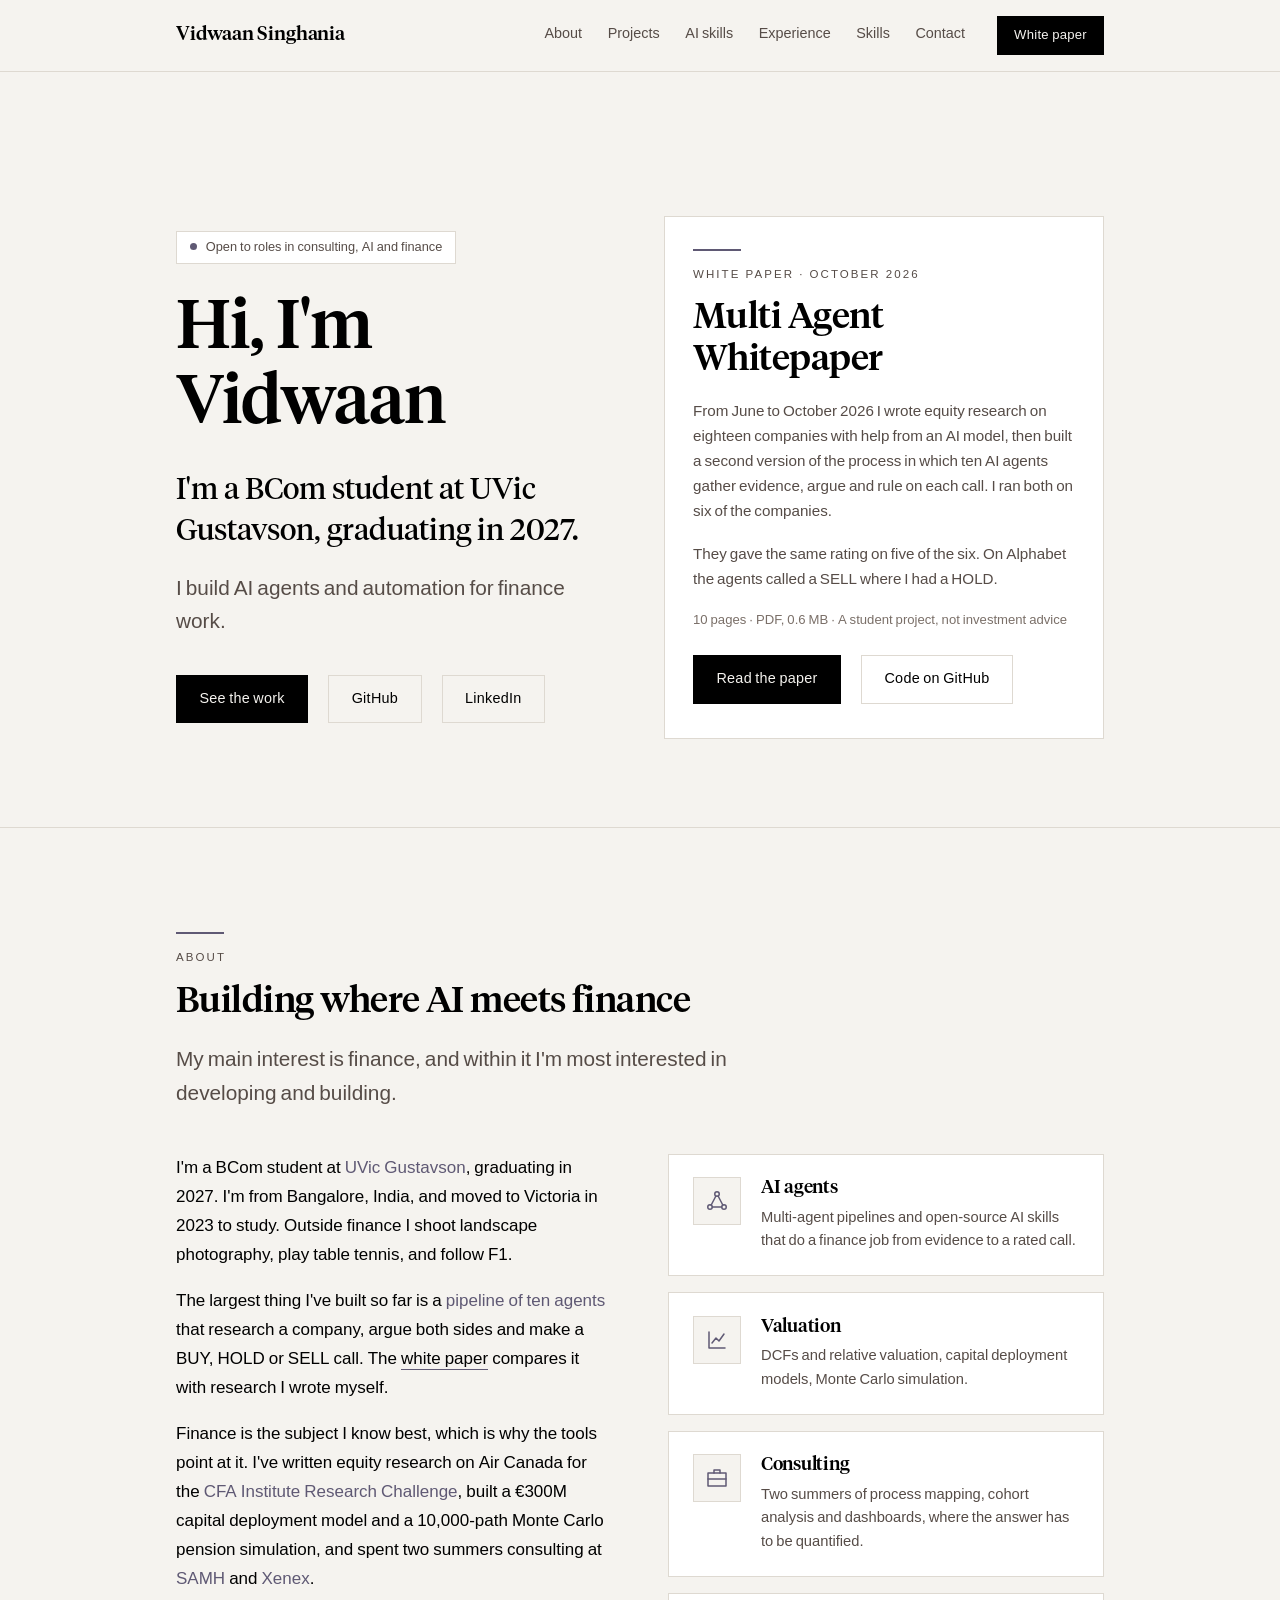
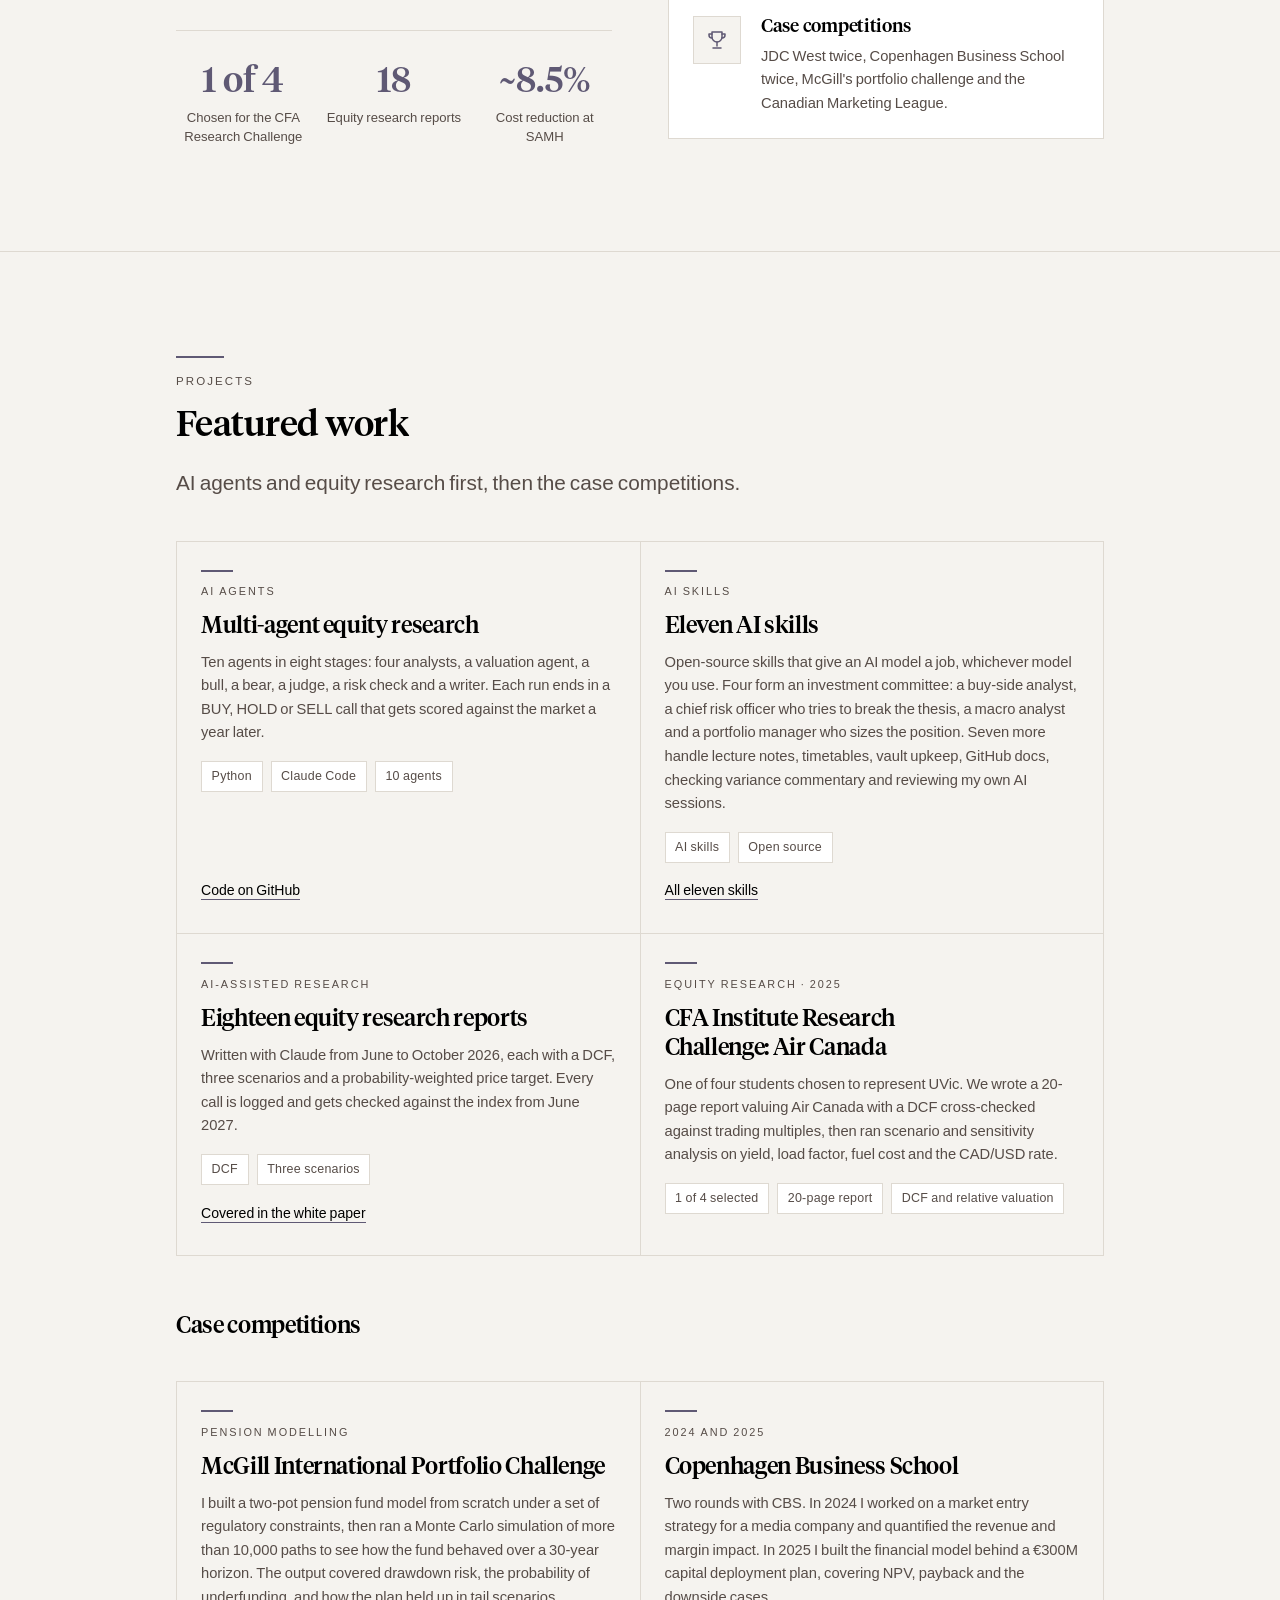
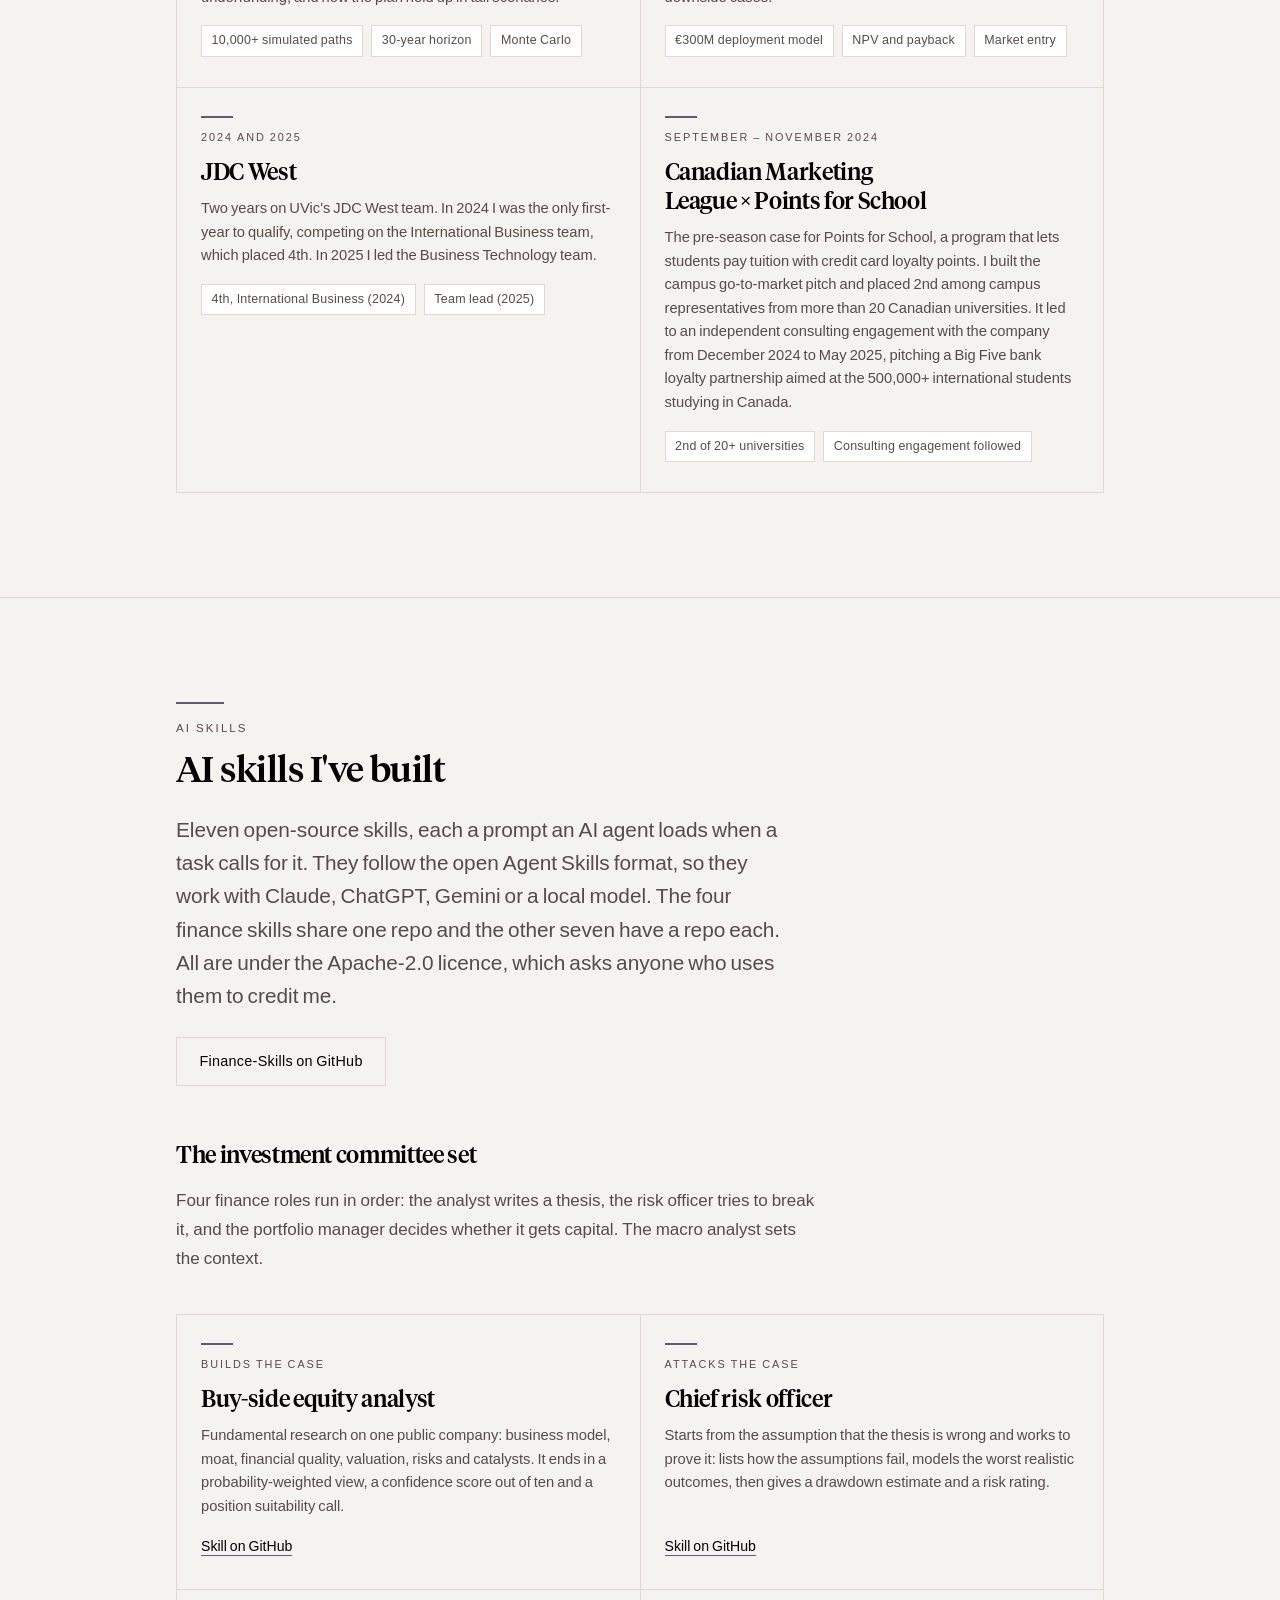
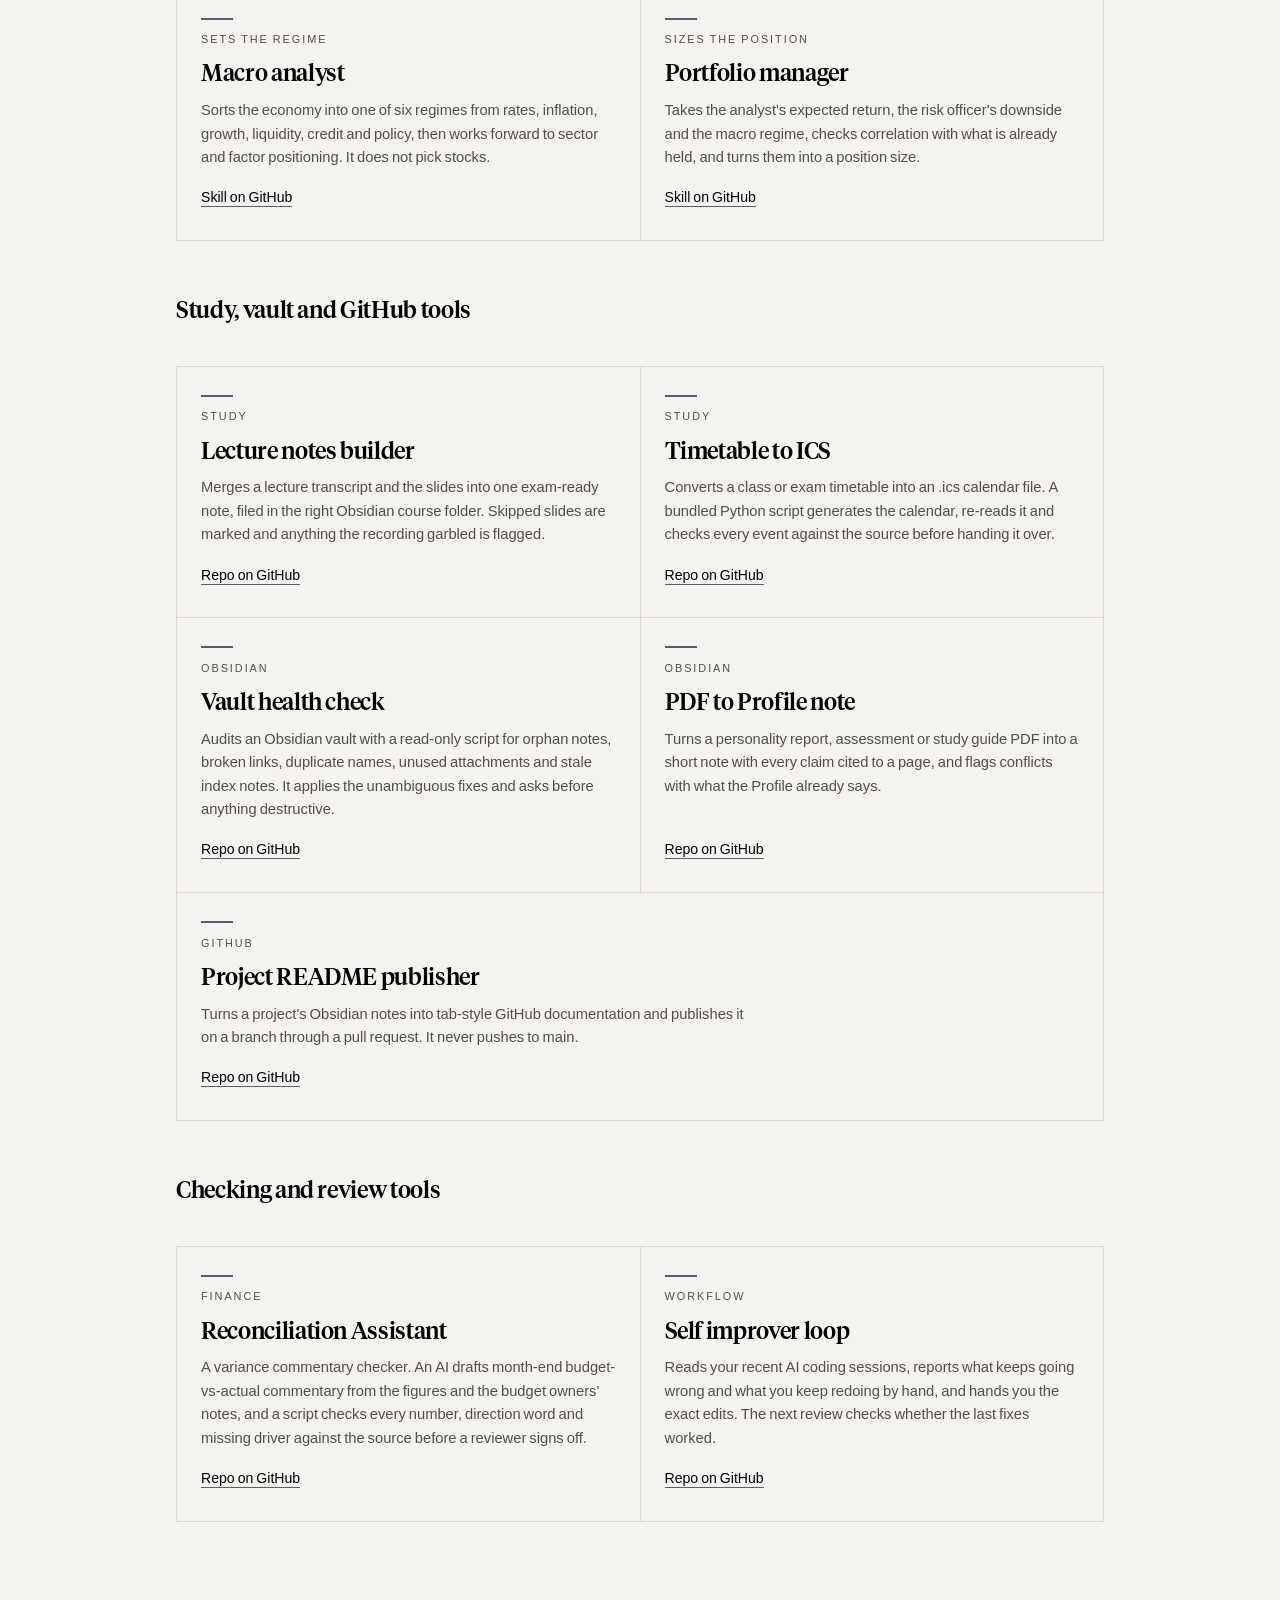
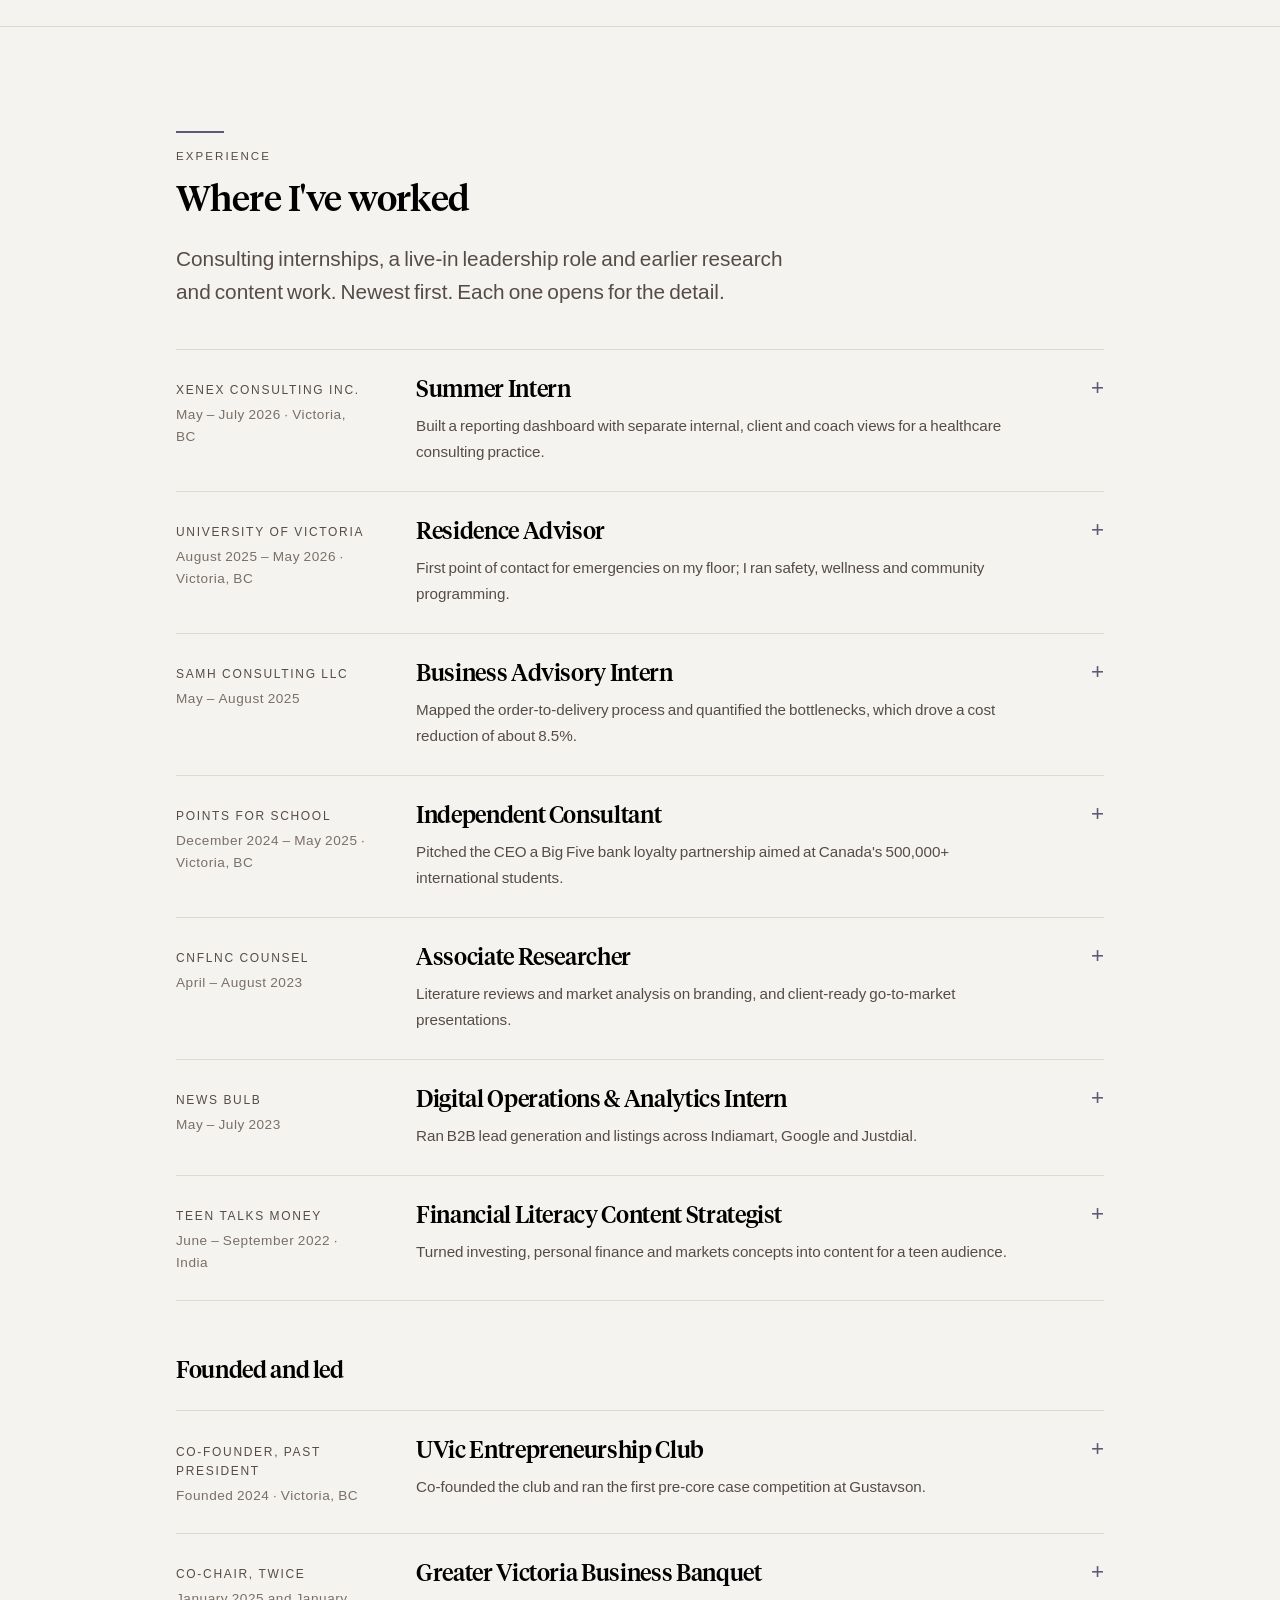
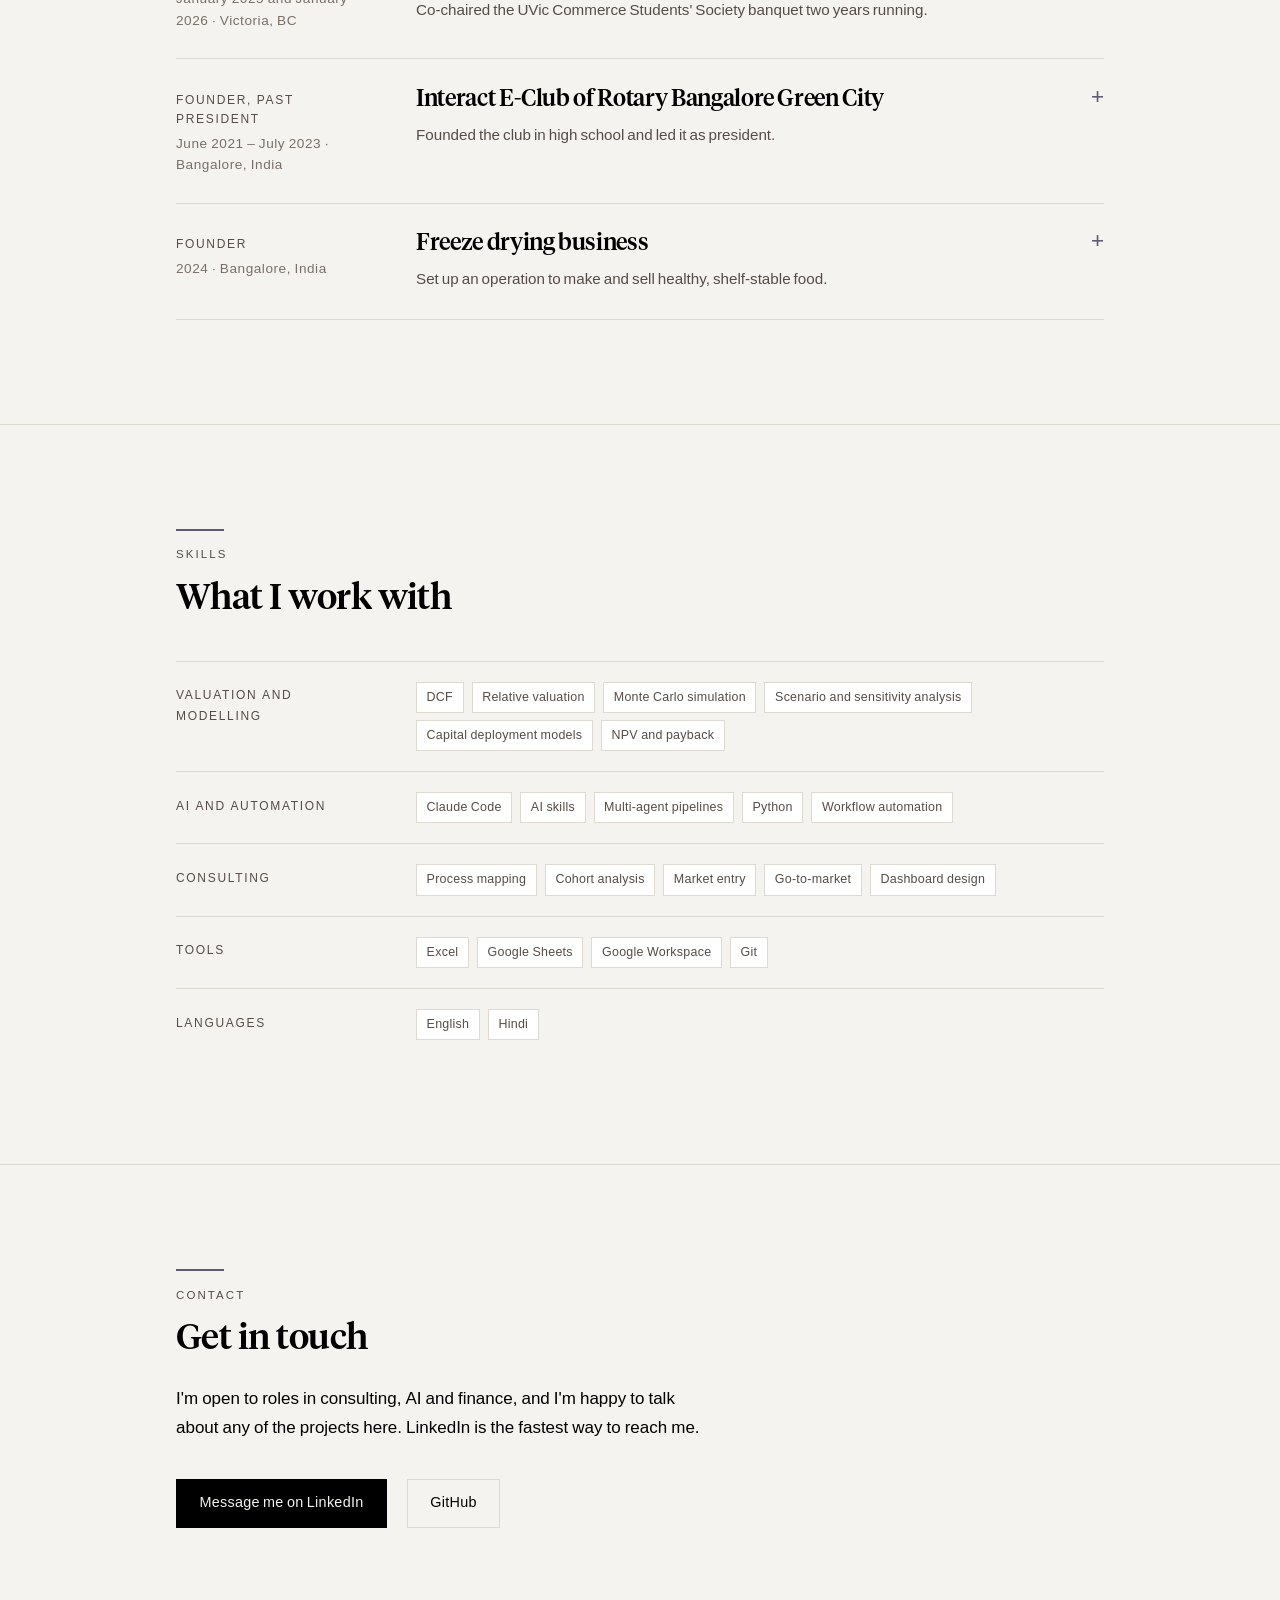
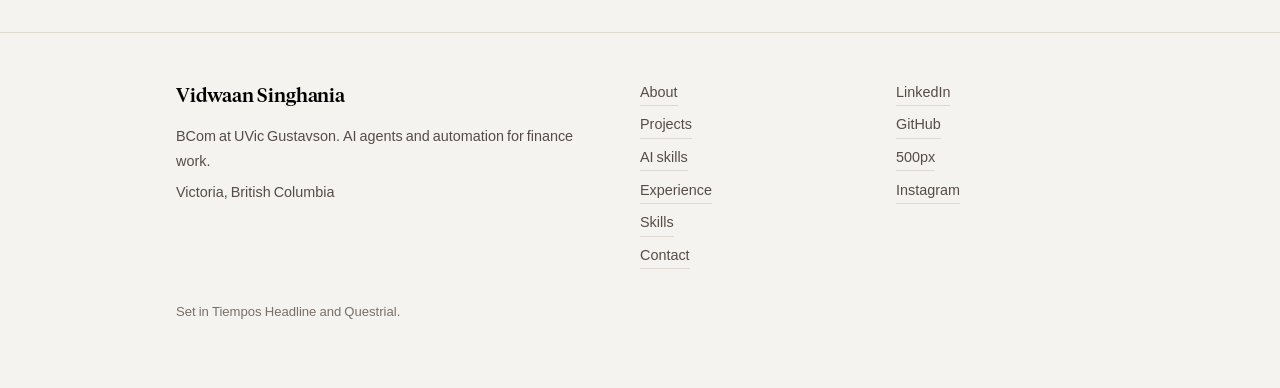
==== commit 484a4dbc: "List Reconciliation Assistant and Self Improver Loop, switch the licence line to Apache-2.0 Co-Autho" ====
--- a/index.html
+++ b/index.html
@@ -153,13 +153,13 @@
         </li>
         <li class="card">
           <p class="kicker">AI skills</p>
-          <h3>Nine AI skills</h3>
-          <p>Open-source skills that give an AI model a job, whichever model you use. Four form an investment committee: a buy-side analyst, a chief risk officer who tries to break the thesis, a macro analyst and a portfolio manager who sizes the position. Five more handle lecture notes, timetables, vault upkeep and GitHub docs.</p>
+          <h3>Eleven AI skills</h3>
+          <p>Open-source skills that give an AI model a job, whichever model you use. Four form an investment committee: a buy-side analyst, a chief risk officer who tries to break the thesis, a macro analyst and a portfolio manager who sizes the position. Seven more handle lecture notes, timetables, vault upkeep, GitHub docs, checking variance commentary and reviewing my own AI sessions.</p>
           <ul class="facts">
             <li>AI skills</li>
             <li>Open source</li>
           </ul>
-          <p class="card__link"><a class="link" href="#ai-skills">All nine skills</a></p>
+          <p class="card__link"><a class="link" href="#ai-skills">All eleven skills</a></p>
         </li>
         <li class="card">
           <p class="kicker">AI-assisted research</p>
@@ -231,7 +231,7 @@
     <div class="wrap">
       <p class="kicker">AI skills</p>
       <h2>AI skills I've built</h2>
-      <p class="lede section__lede">Nine open-source skills, each a prompt an AI agent loads when a task calls for it. They follow the open Agent Skills format, so they work with Claude, ChatGPT, Gemini or a local model. The four finance skills share one repo and the other five have a repo each, all under the MIT licence.</p>
+      <p class="lede section__lede">Eleven open-source skills, each a prompt an AI agent loads when a task calls for it. They follow the open Agent Skills format, so they work with Claude, ChatGPT, Gemini or a local model. The four finance skills share one repo and the other seven have a repo each. All are under the Apache-2.0 licence, which asks anyone who uses them to credit me.</p>
       <div class="actions" style="margin-top:1.5rem">
         <a class="btn btn--ghost" href="https://github.com/Vidwaansinghania/Finance-Skills" rel="noopener">Finance-Skills on GitHub</a>
       </div>
@@ -296,6 +296,22 @@
           <h3>Project README publisher</h3>
           <p>Turns a project's Obsidian notes into tab-style GitHub documentation and publishes it on a branch through a pull request. It never pushes to main.</p>
           <p class="card__link"><a class="link" href="https://github.com/Vidwaansinghania/Project-README-Publisher" rel="noopener">Repo on GitHub</a></p>
+        </li>
+      </ul>
+
+      <h3 class="subhead">Checking and review tools</h3>
+      <ul class="cards">
+        <li class="card">
+          <p class="kicker">Finance</p>
+          <h3>Reconciliation Assistant</h3>
+          <p>A variance commentary checker. An AI drafts month-end budget-vs-actual commentary from the figures and the budget owners' notes, and a script checks every number, direction word and missing driver against the source before a reviewer signs off.</p>
+          <p class="card__link"><a class="link" href="https://github.com/Vidwaansinghania/Reconciliation-Assistant" rel="noopener">Repo on GitHub</a></p>
+        </li>
+        <li class="card">
+          <p class="kicker">Workflow</p>
+          <h3>Self improver loop</h3>
+          <p>Reads your recent AI coding sessions, reports what keeps going wrong and what you keep redoing by hand, and hands you the exact edits. The next review checks whether the last fixes worked.</p>
+          <p class="card__link"><a class="link" href="https://github.com/Vidwaansinghania/Self-Improver-Loop" rel="noopener">Repo on GitHub</a></p>
         </li>
       </ul>
     </div>
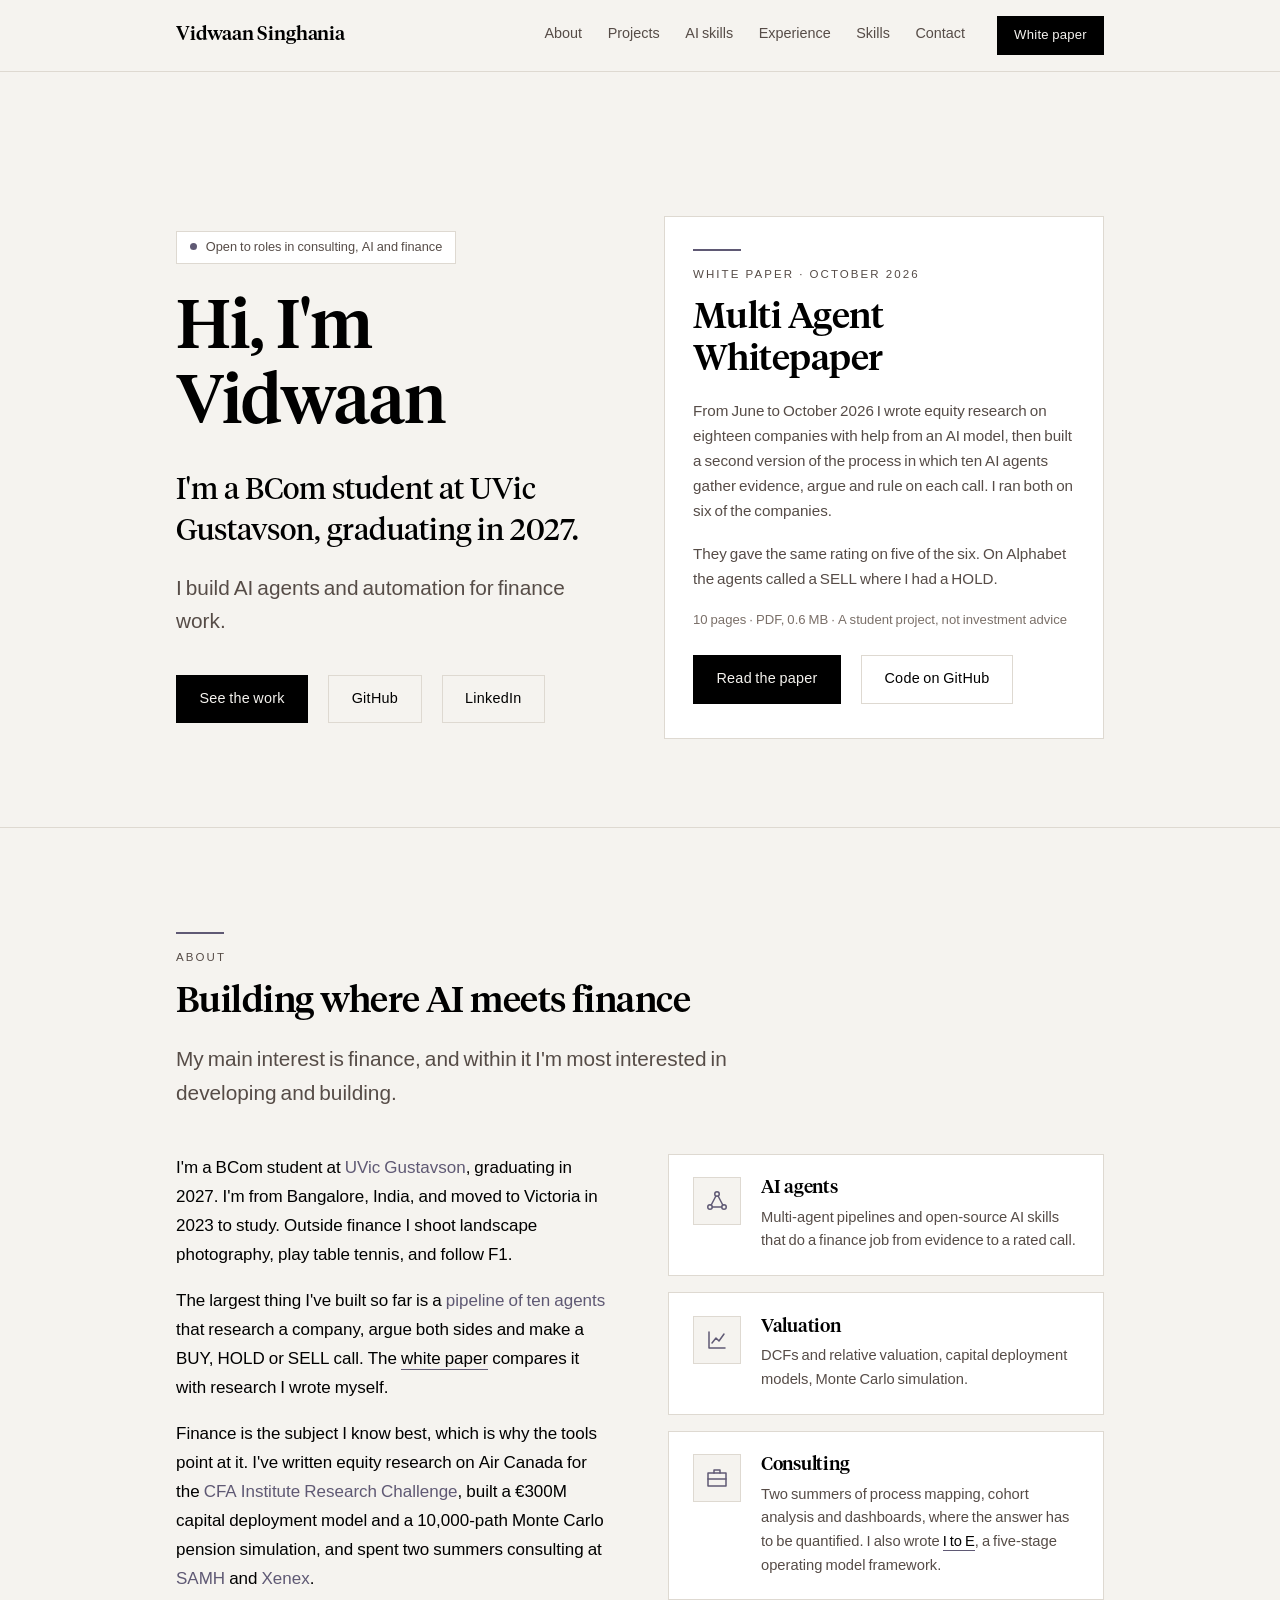
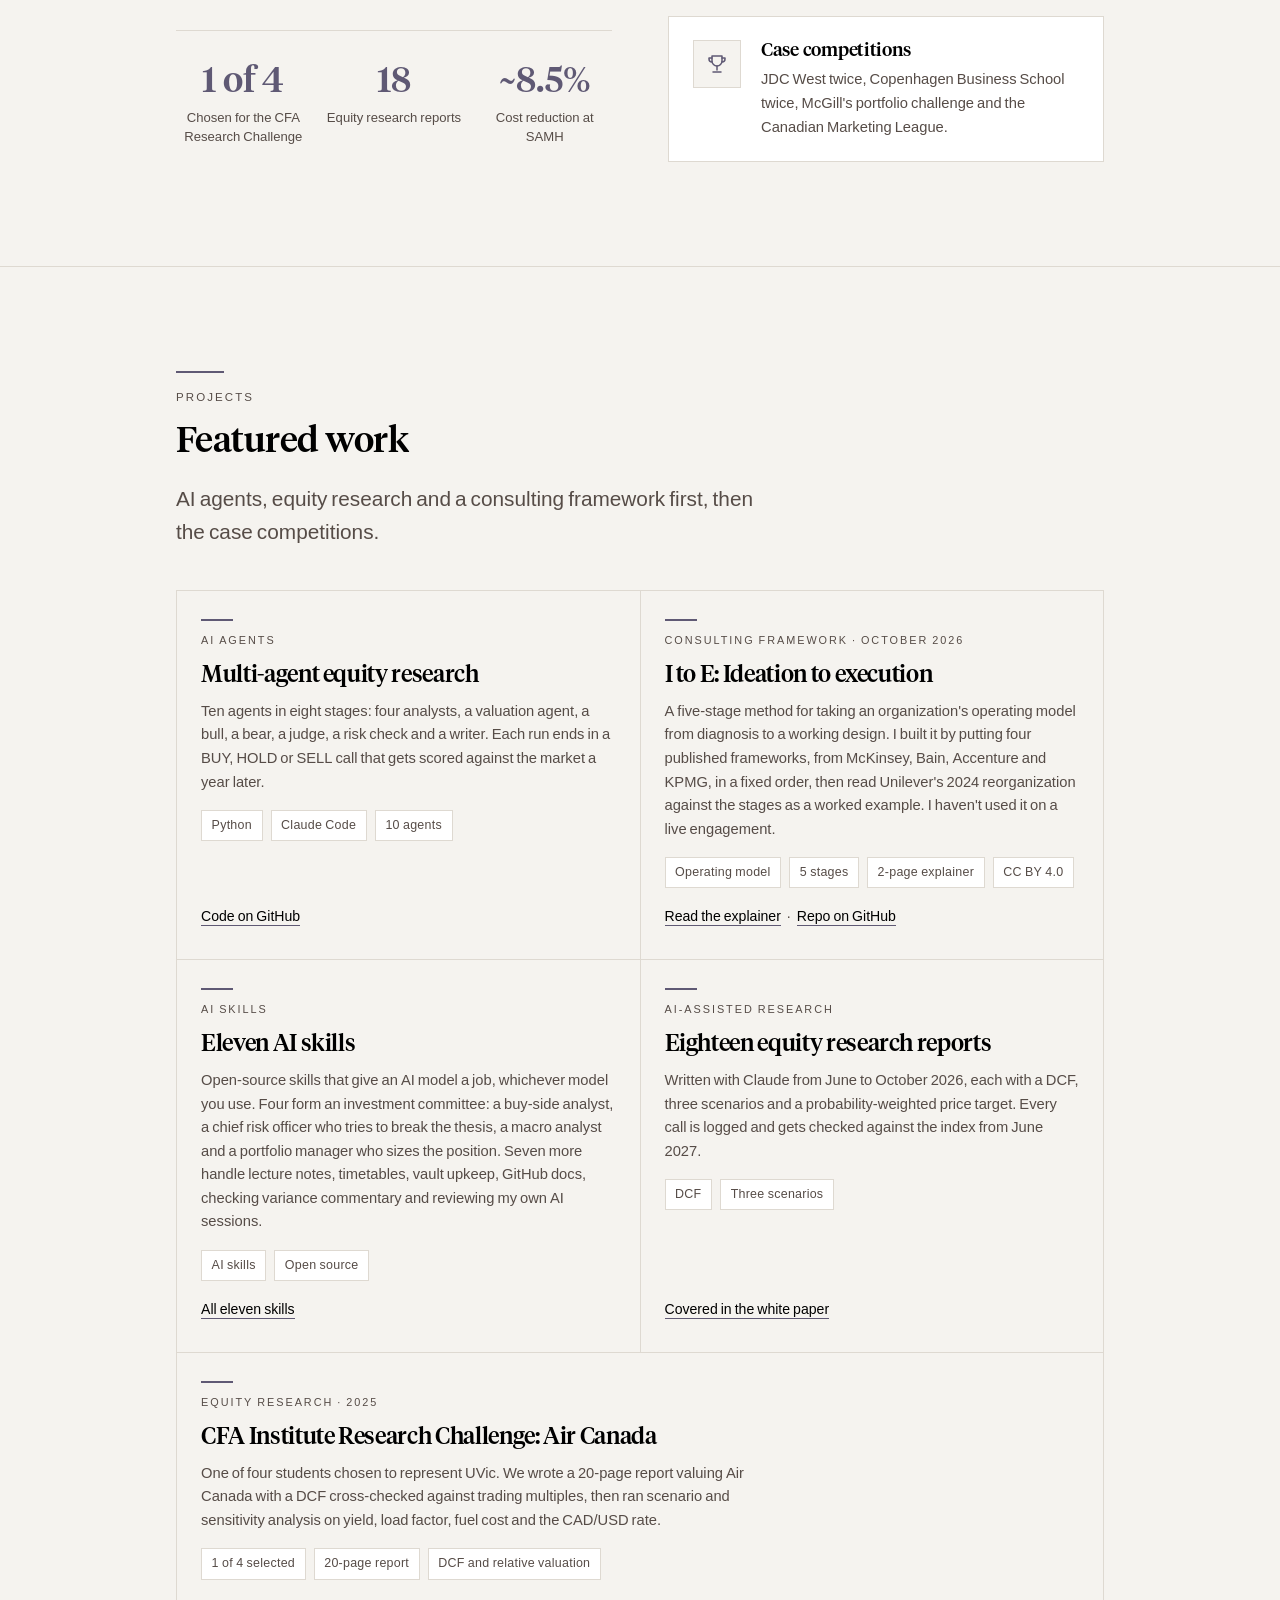
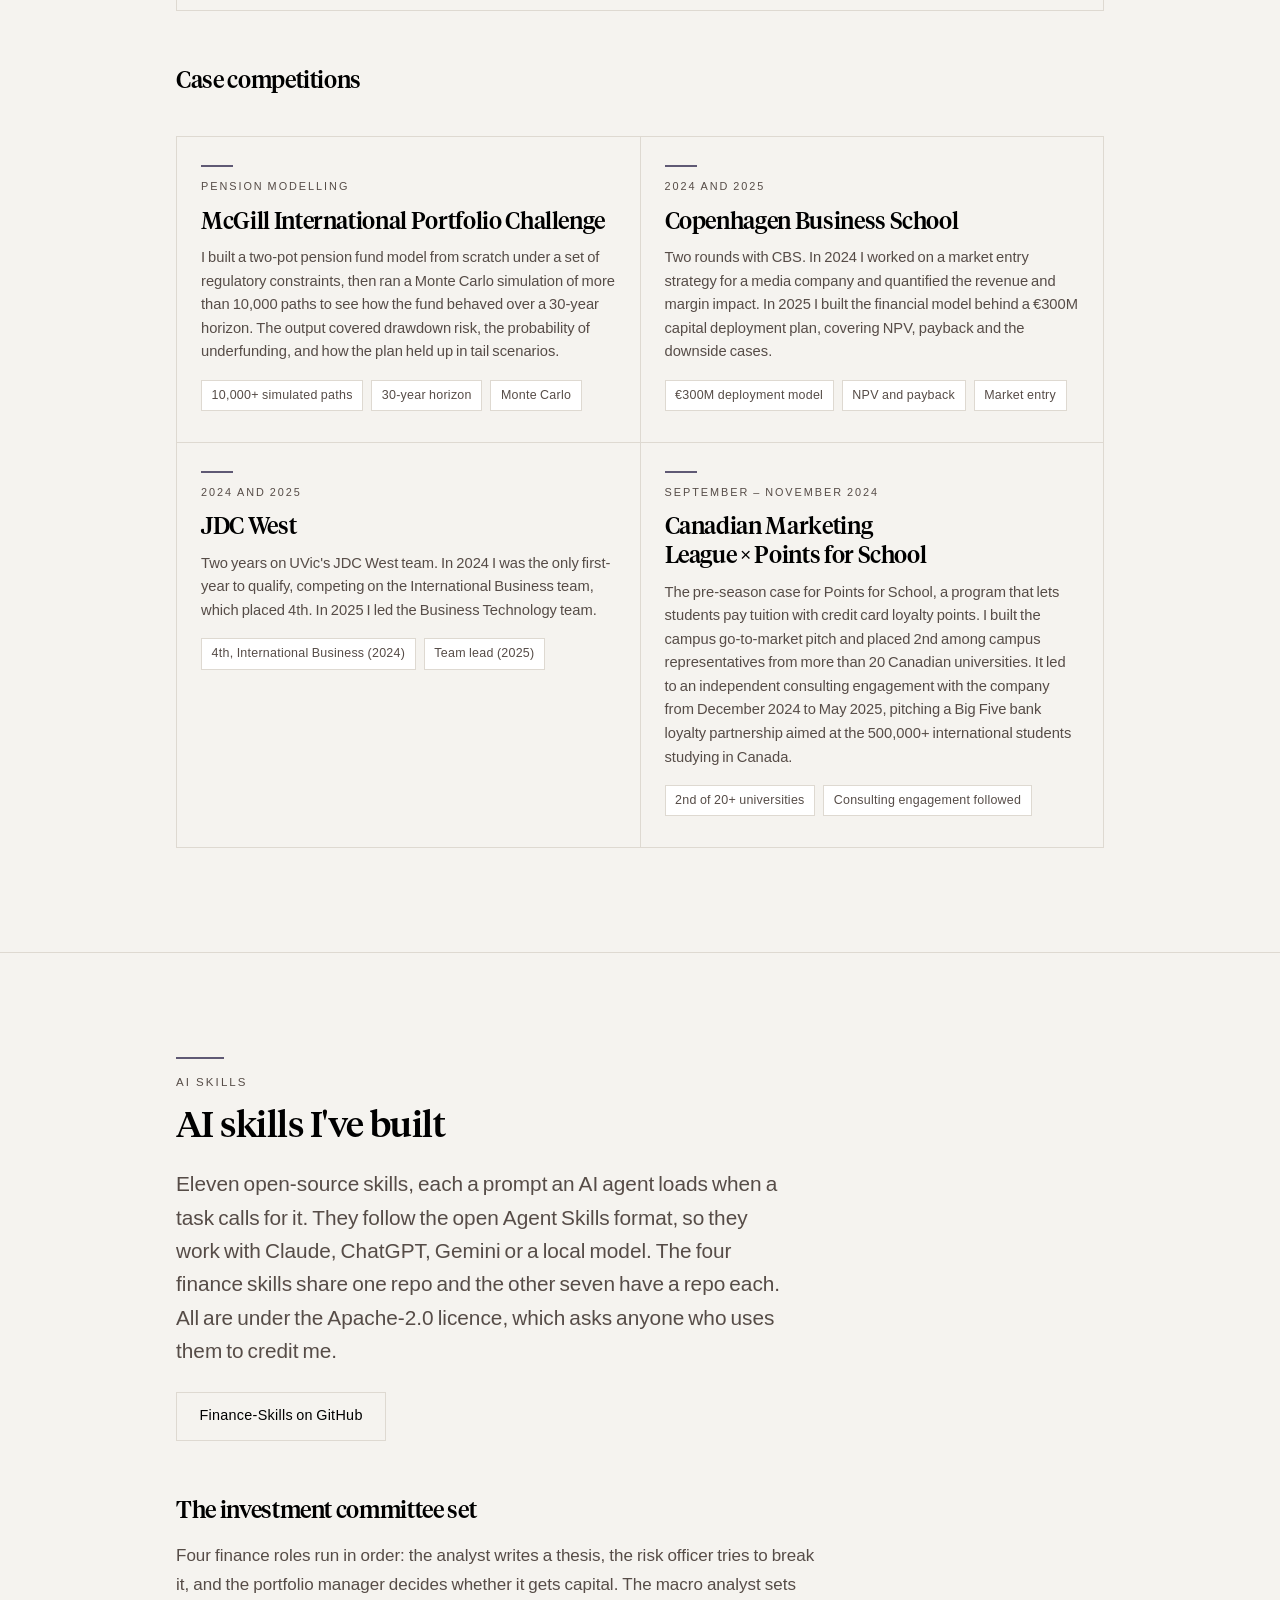
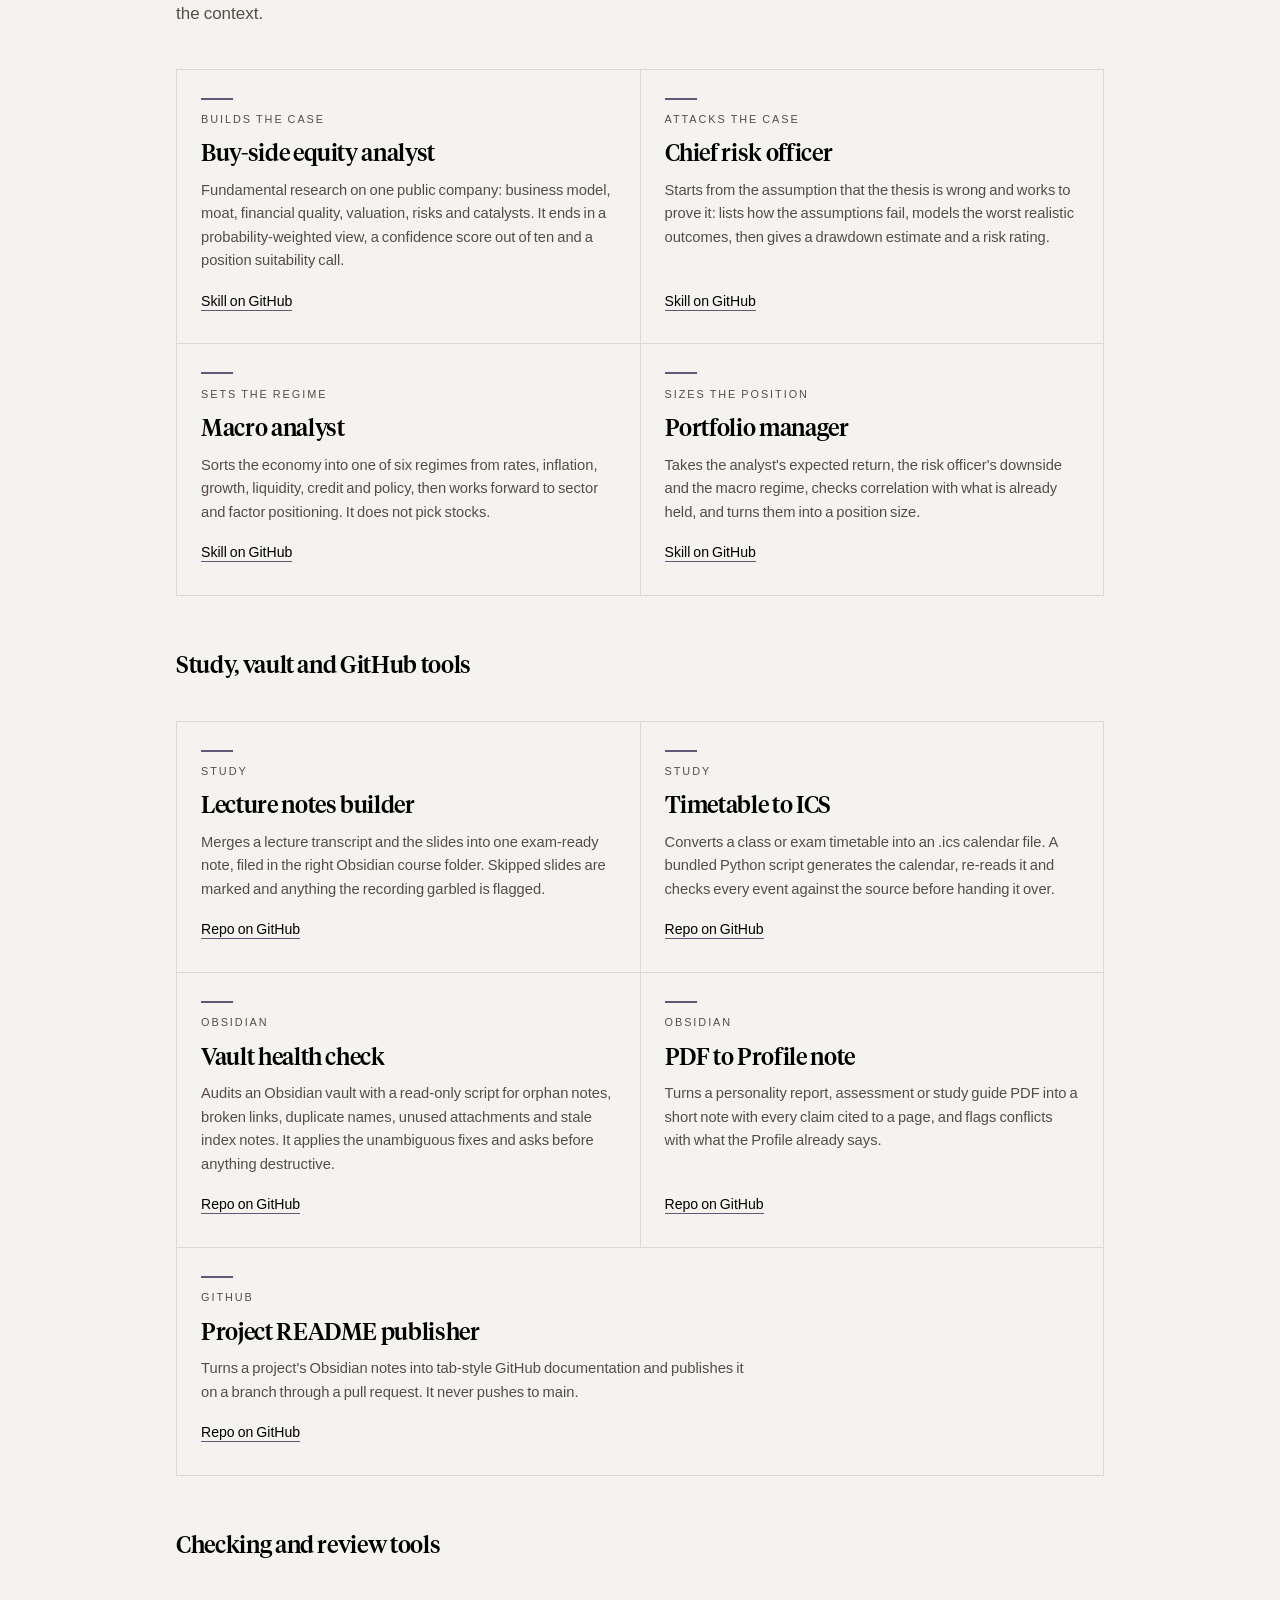
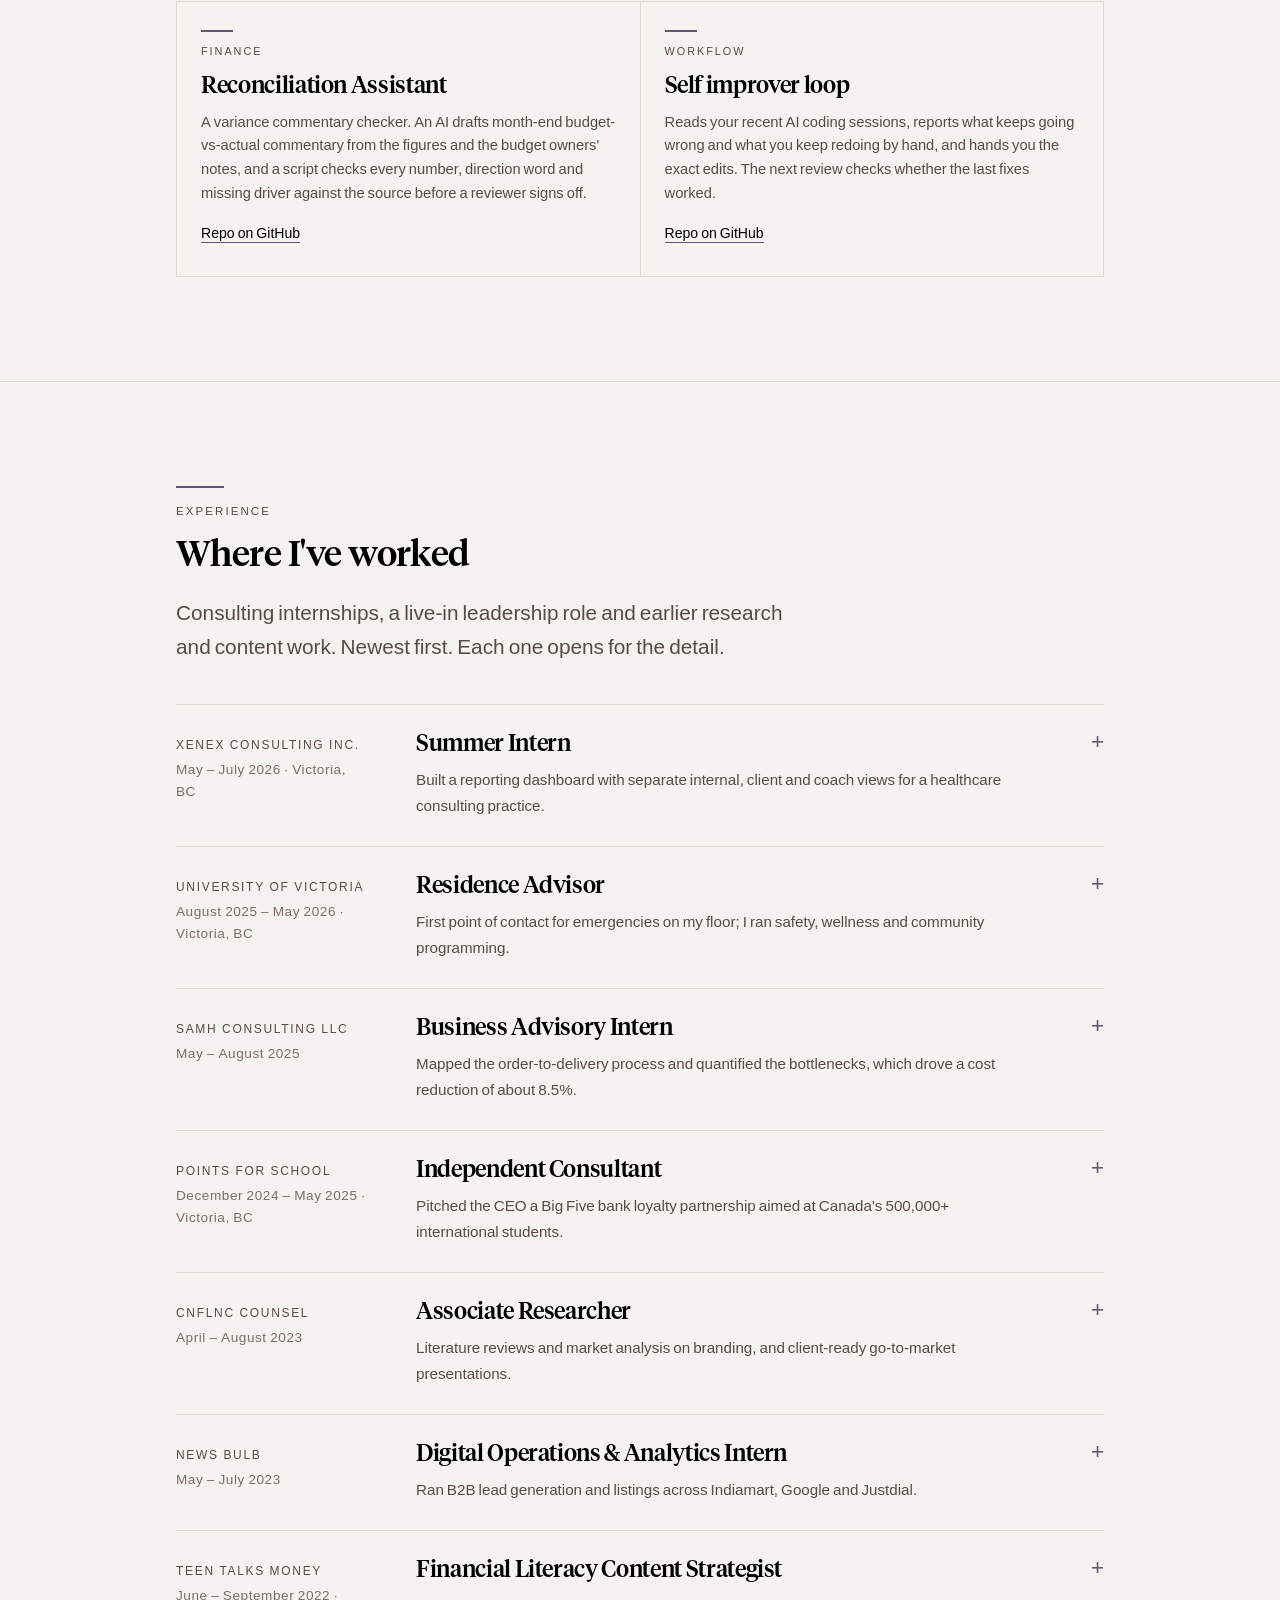
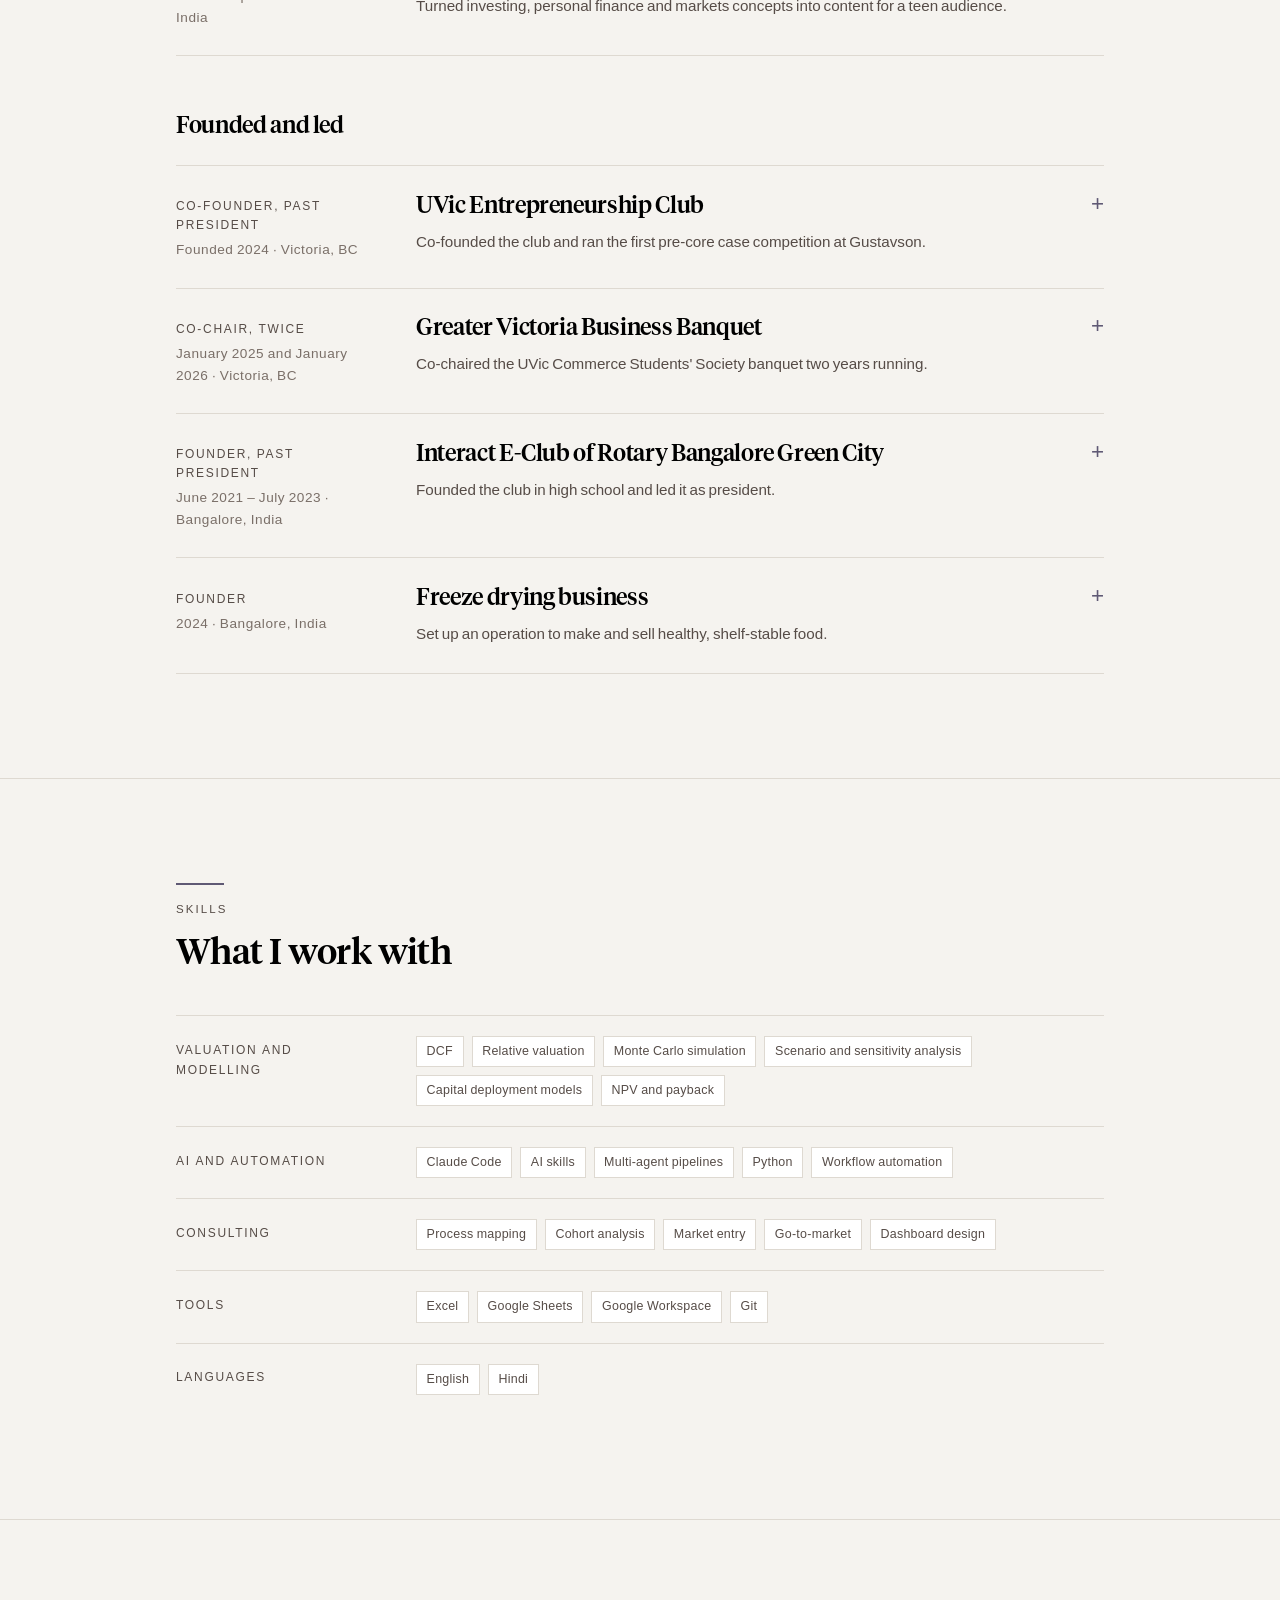
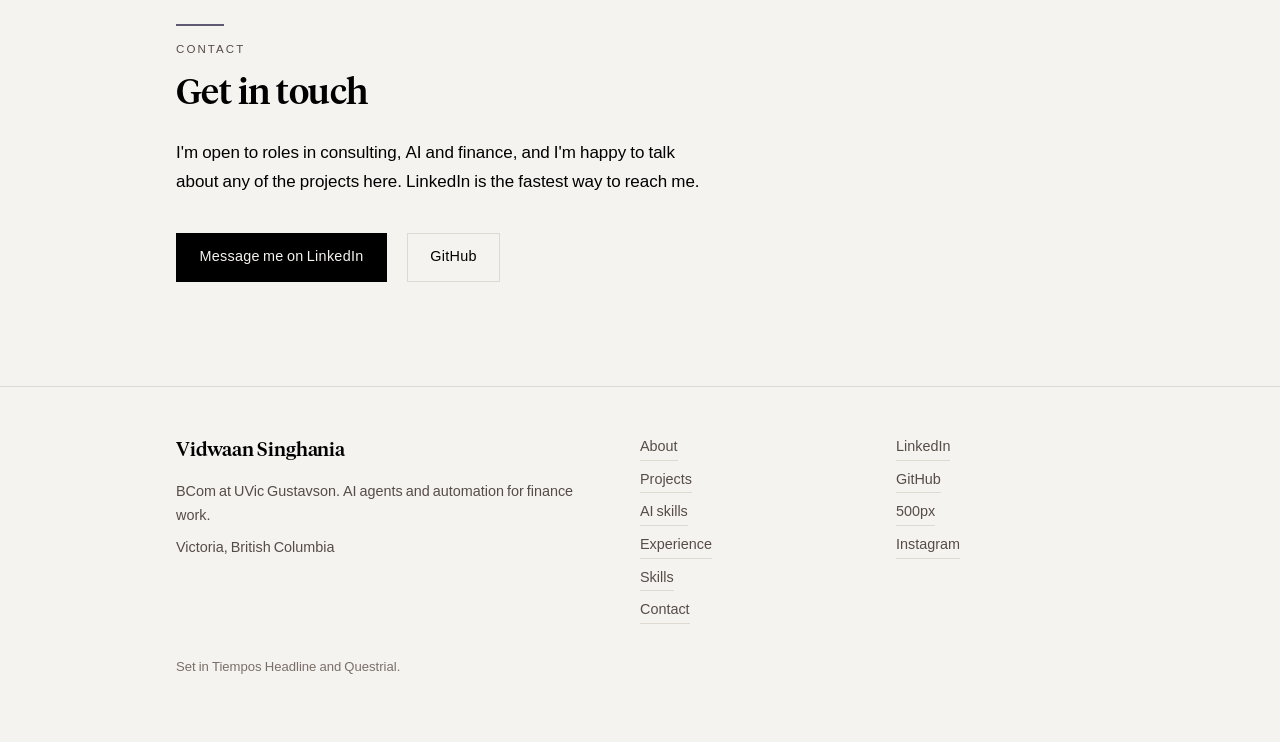
==== commit 84c555a0: "Add I to E consulting framework: project card, explainer PDF and Consulting focus line Co-Authored-B" ====
--- a/index.html
+++ b/index.html
@@ -21,7 +21,7 @@
   "name": "Vidwaan Singhania",
   "url": "https://vidwaansinghania.github.io/",
   "jobTitle": "BCom candidate",
-  "knowsAbout": ["AI agents", "Automation", "Equity research"],
+  "knowsAbout": ["AI agents", "Automation", "Equity research", "Operating model design"],
   "address": { "@type": "PostalAddress", "addressLocality": "Victoria", "addressRegion": "BC", "addressCountry": "CA" },
   "alumniOf": { "@type": "CollegeOrUniversity", "name": "University of Victoria, Gustavson School of Business" },
   "sameAs": [
@@ -118,7 +118,7 @@
             <span class="focus__icon" aria-hidden="true"><svg viewBox="0 0 24 24" width="24" height="24" fill="none" stroke="currentColor" stroke-width="1.5" stroke-linecap="round" stroke-linejoin="round"><rect x="3" y="7" width="18" height="13"/><path d="M9 7V4h6v3M3 13h18"/></svg></span>
             <div>
               <h3>Consulting</h3>
-              <p>Two summers of process mapping, cohort analysis and dashboards, where the answer has to be quantified.</p>
+              <p>Two summers of process mapping, cohort analysis and dashboards, where the answer has to be quantified. I also wrote <a class="link" href="#projects">I to E</a>, a five-stage operating model framework.</p>
             </div>
           </li>
           <li>
@@ -137,7 +137,7 @@
     <div class="wrap">
       <p class="kicker">Projects</p>
       <h2>Featured work</h2>
-      <p class="lede section__lede">AI agents and equity research first, then the case competitions.</p>
+      <p class="lede section__lede">AI agents, equity research and a consulting framework first, then the case competitions.</p>
 
       <ul class="cards">
         <li class="card">
@@ -150,6 +150,18 @@
             <li>10 agents</li>
           </ul>
           <p class="card__link"><a class="link" href="https://github.com/Vidwaansinghania/Multi-Agent-Equity-Research" rel="noopener">Code on GitHub</a></p>
+        </li>
+        <li class="card">
+          <p class="kicker">Consulting framework &middot; October 2026</p>
+          <h3>I to E: Ideation to execution</h3>
+          <p>A five-stage method for taking an organization's operating model from diagnosis to a working design. I built it by putting four published frameworks, from McKinsey, Bain, Accenture and KPMG, in a fixed order, then read Unilever's 2024 reorganization against the stages as a worked example. I haven't used it on a live engagement.</p>
+          <ul class="facts">
+            <li>Operating model</li>
+            <li>5 stages</li>
+            <li>2-page explainer</li>
+            <li>CC BY 4.0</li>
+          </ul>
+          <p class="card__link"><a class="link" href="papers/i-to-e-explainer.pdf">Read the explainer</a> &nbsp;&middot;&nbsp; <a class="link" href="https://github.com/Vidwaansinghania/I-to-E-Framework" rel="noopener">Repo on GitHub</a></p>
         </li>
         <li class="card">
           <p class="kicker">AI skills</p>
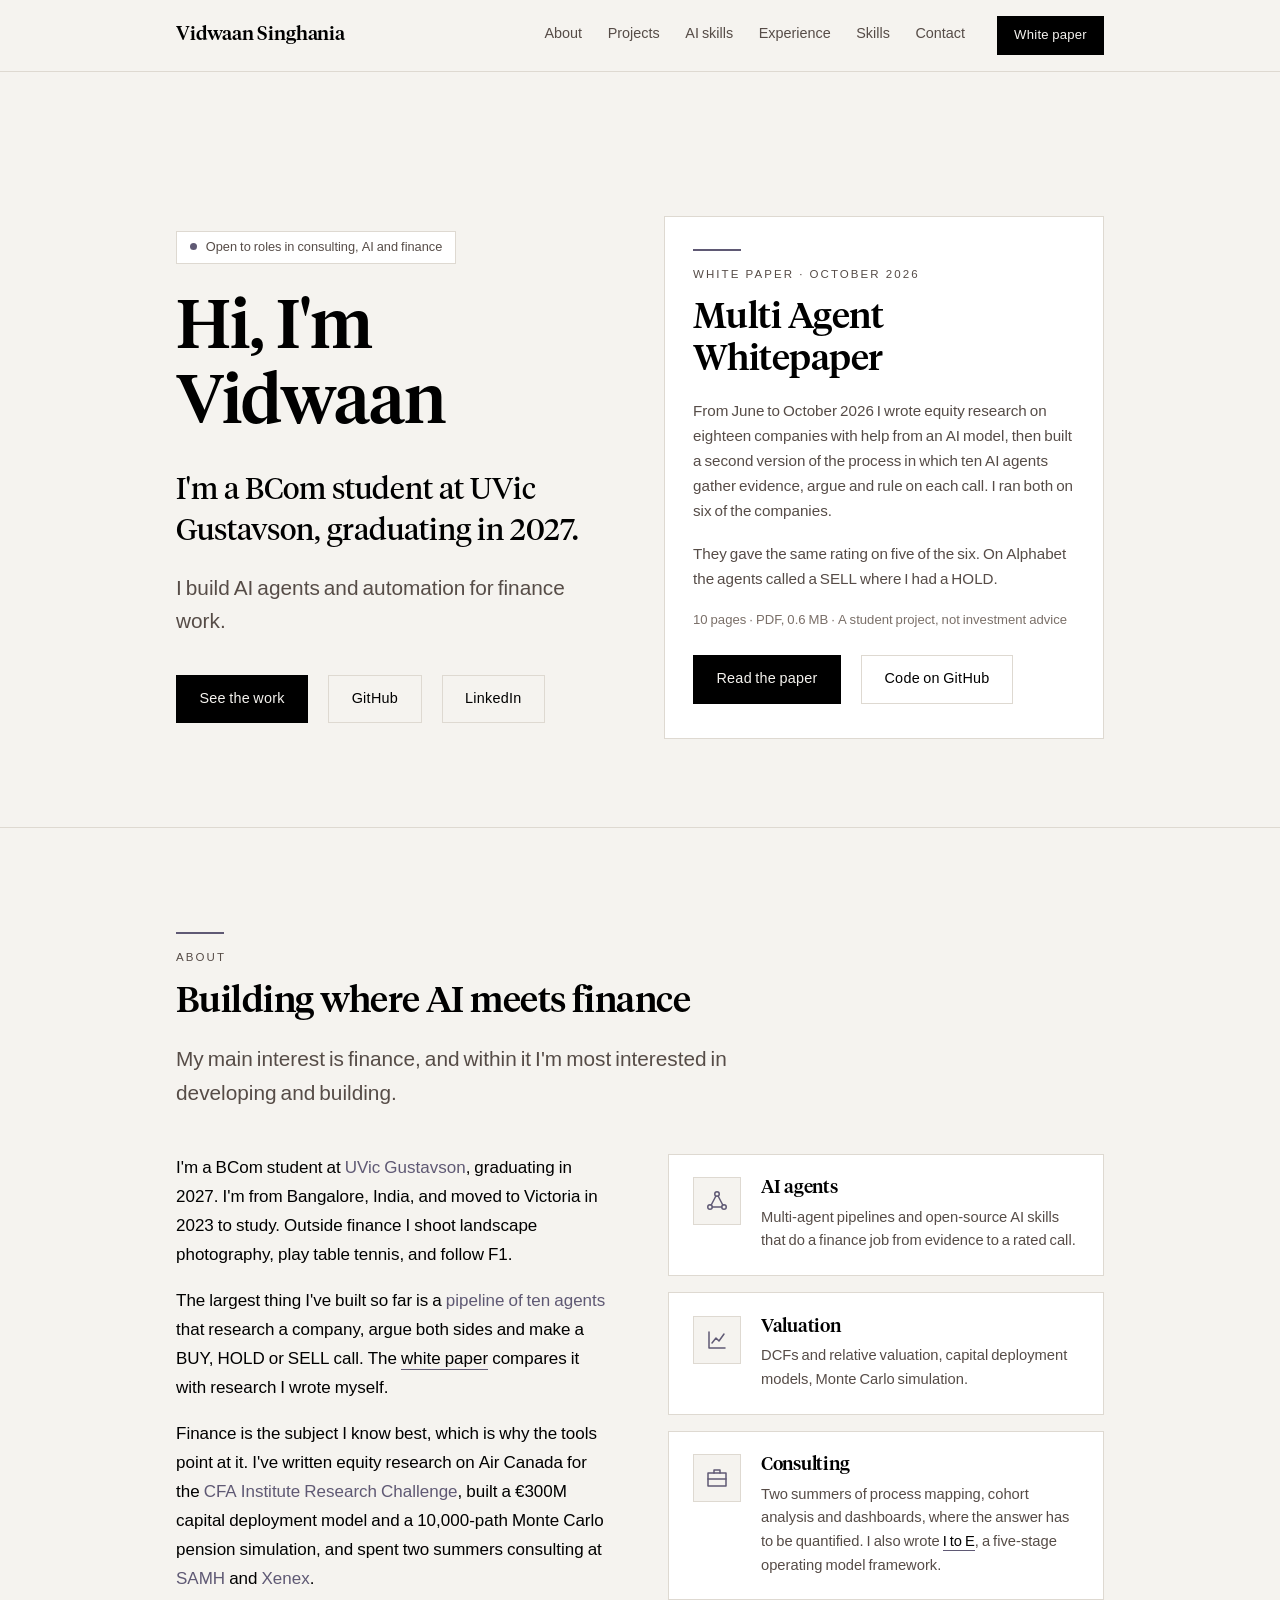
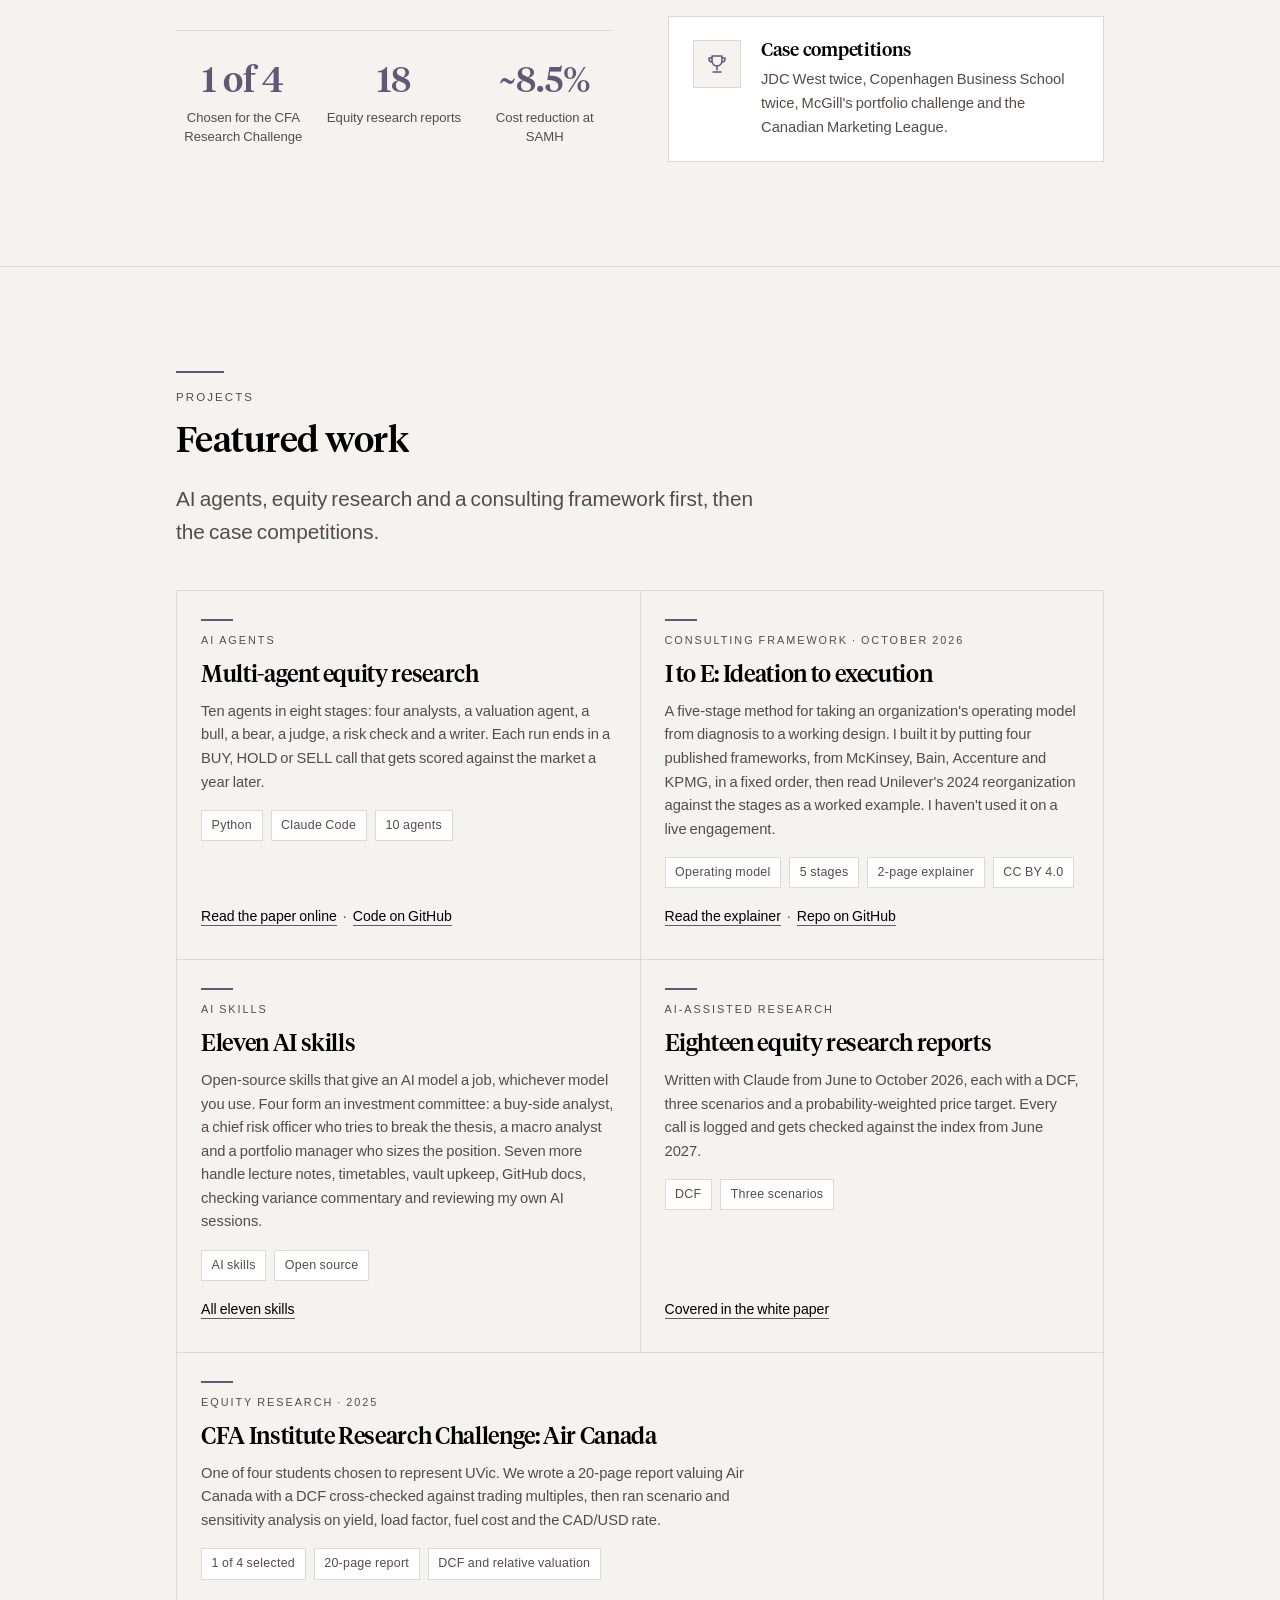
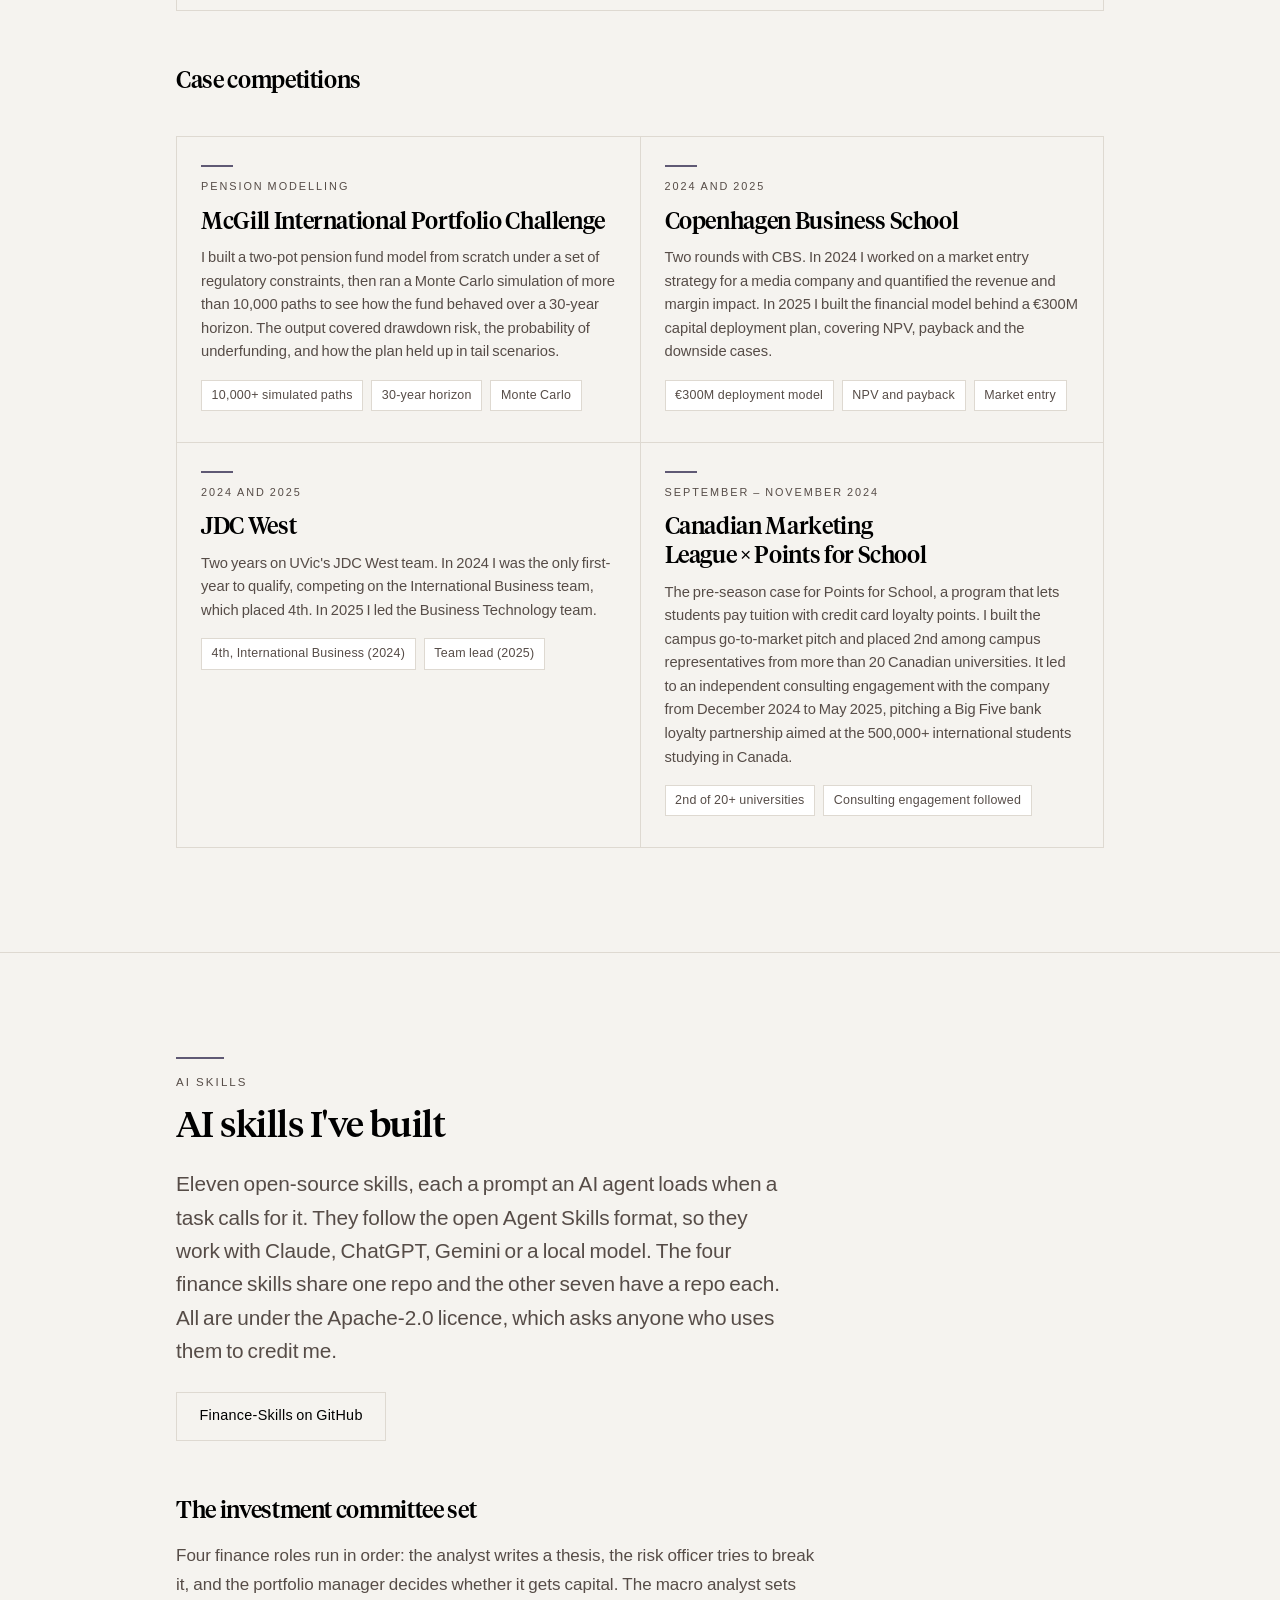
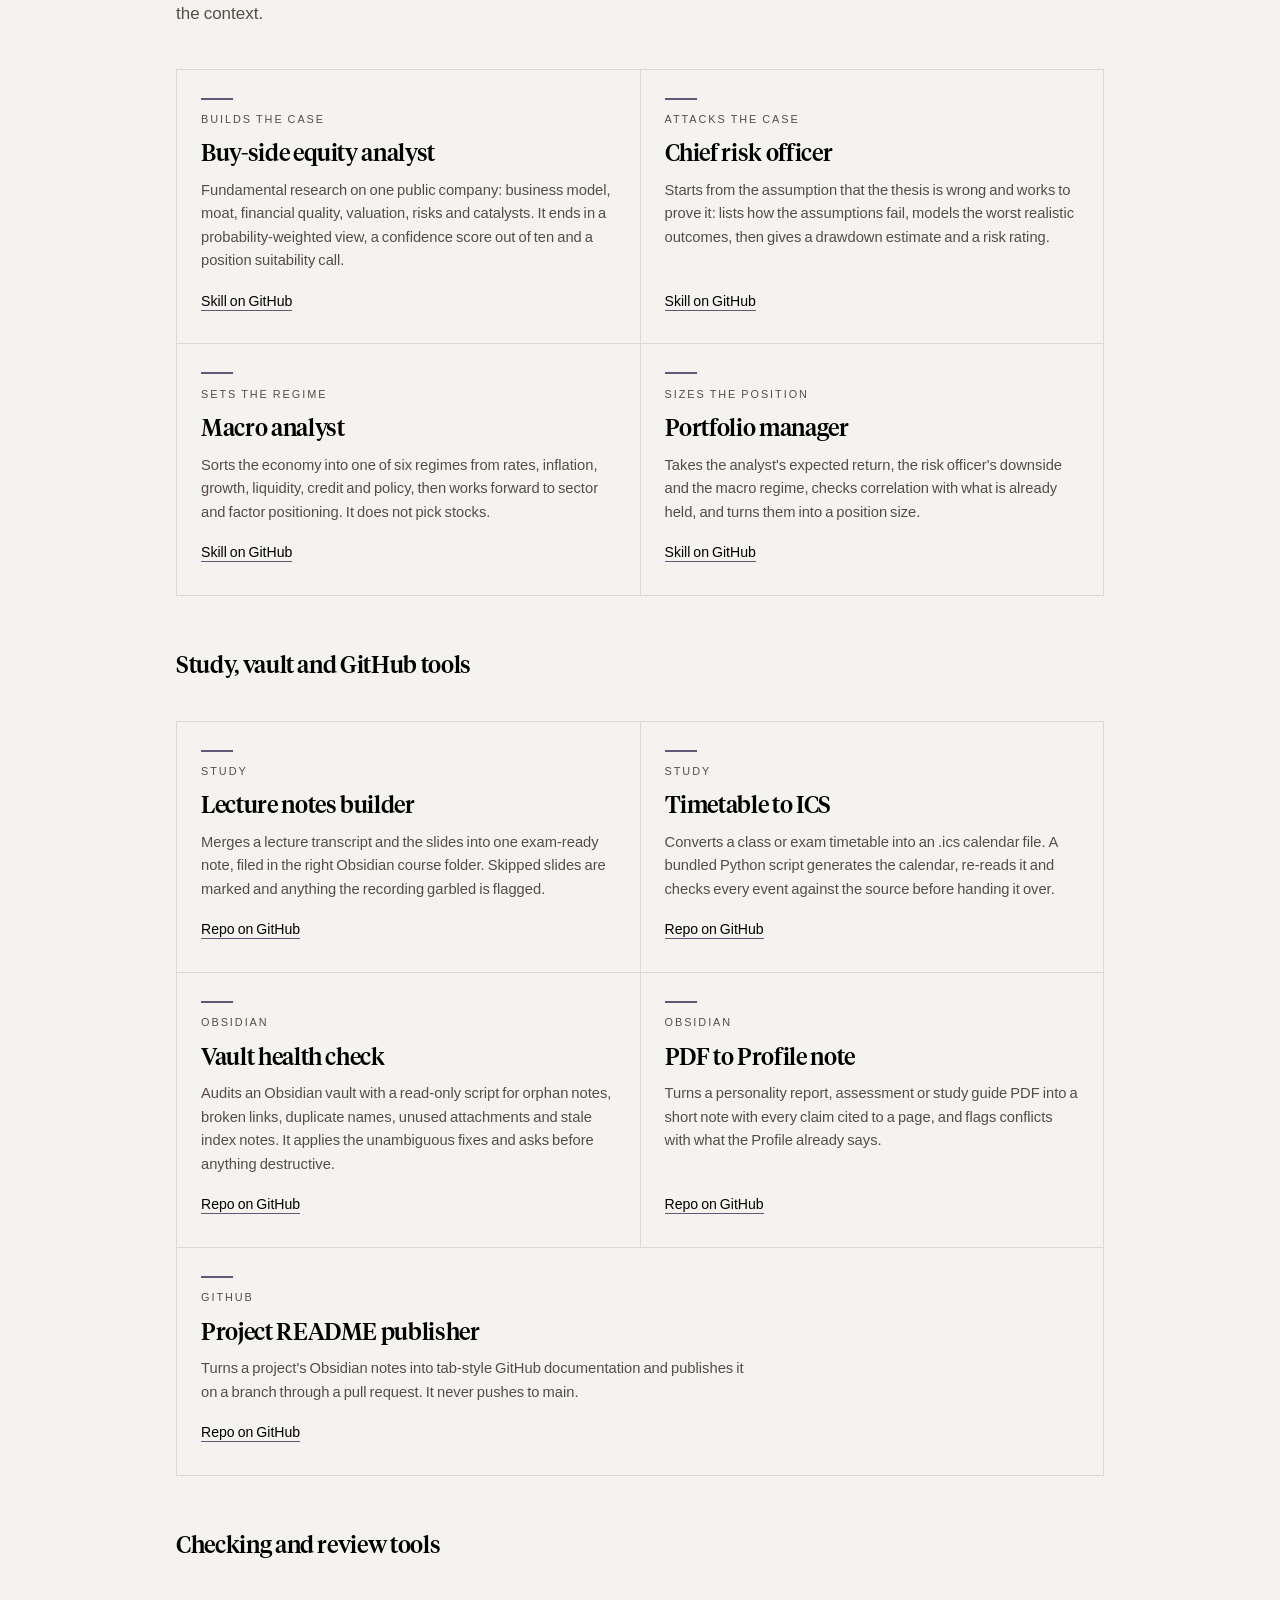
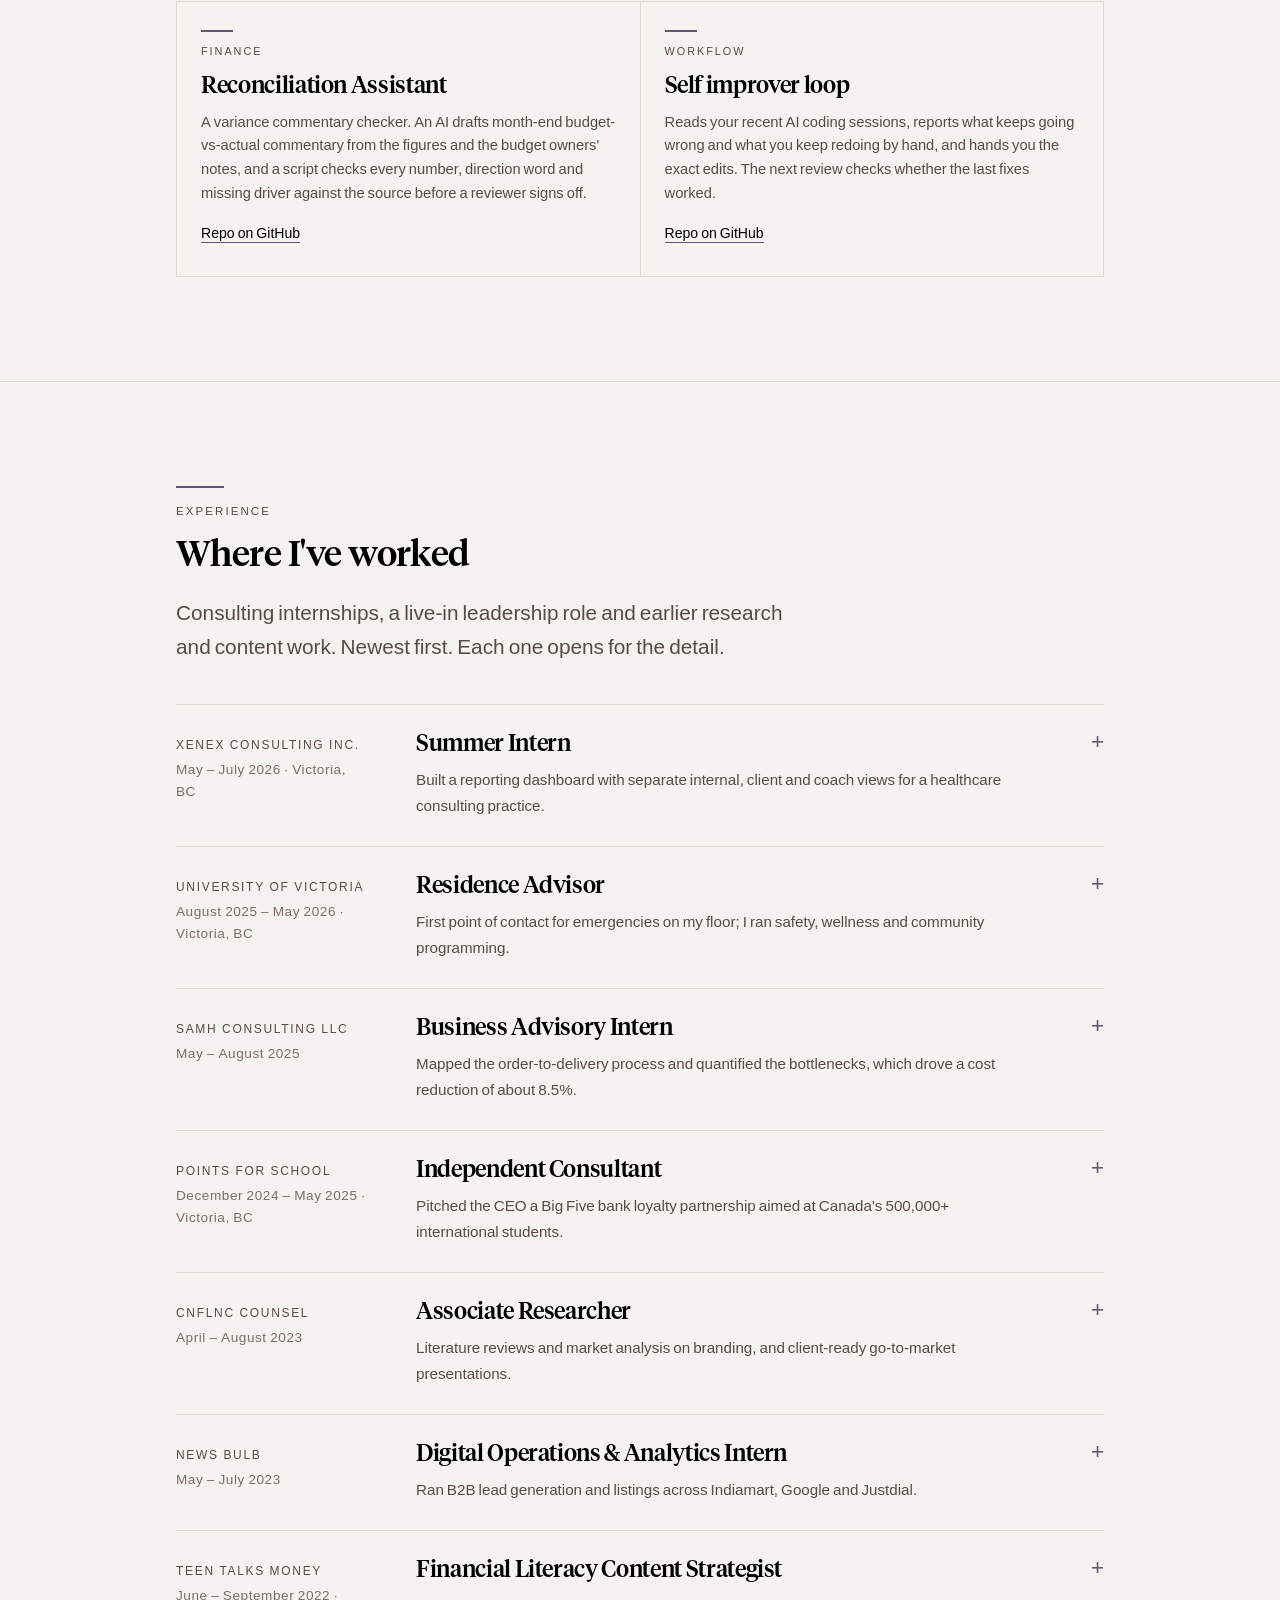
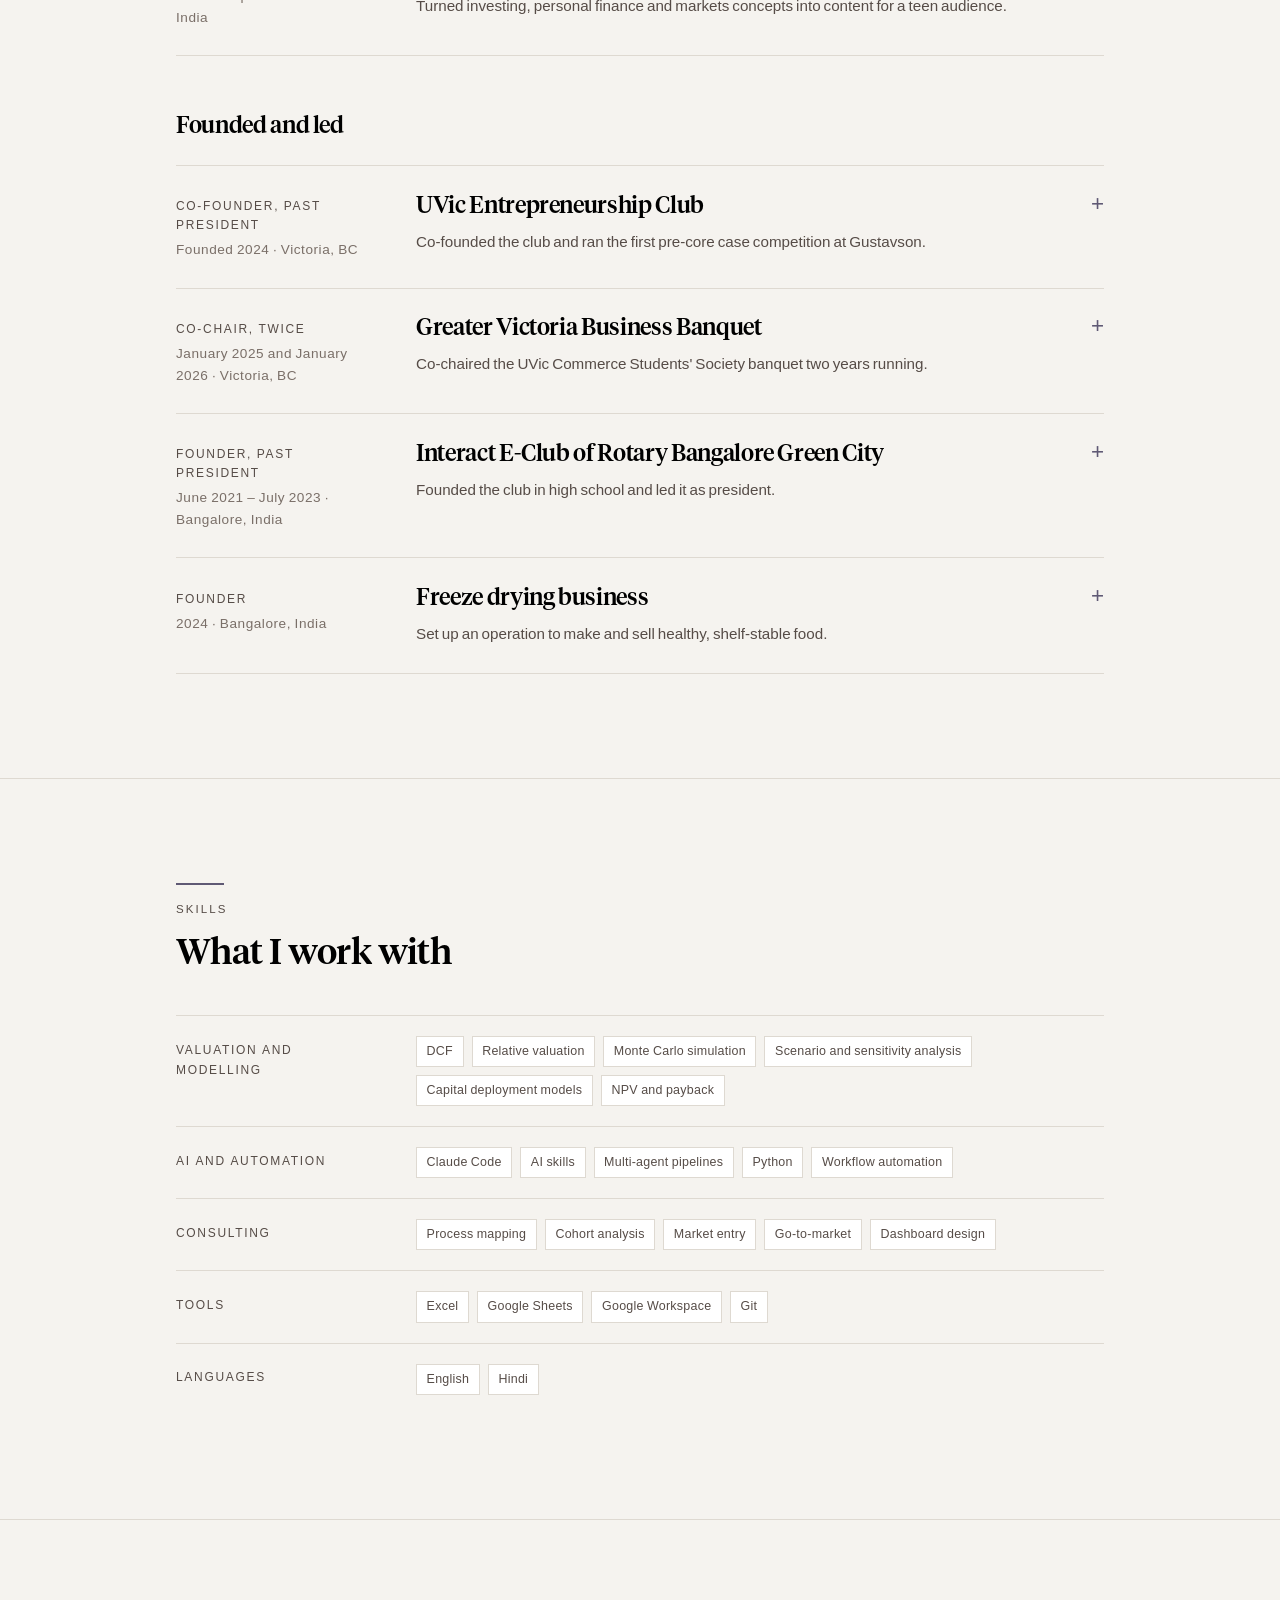
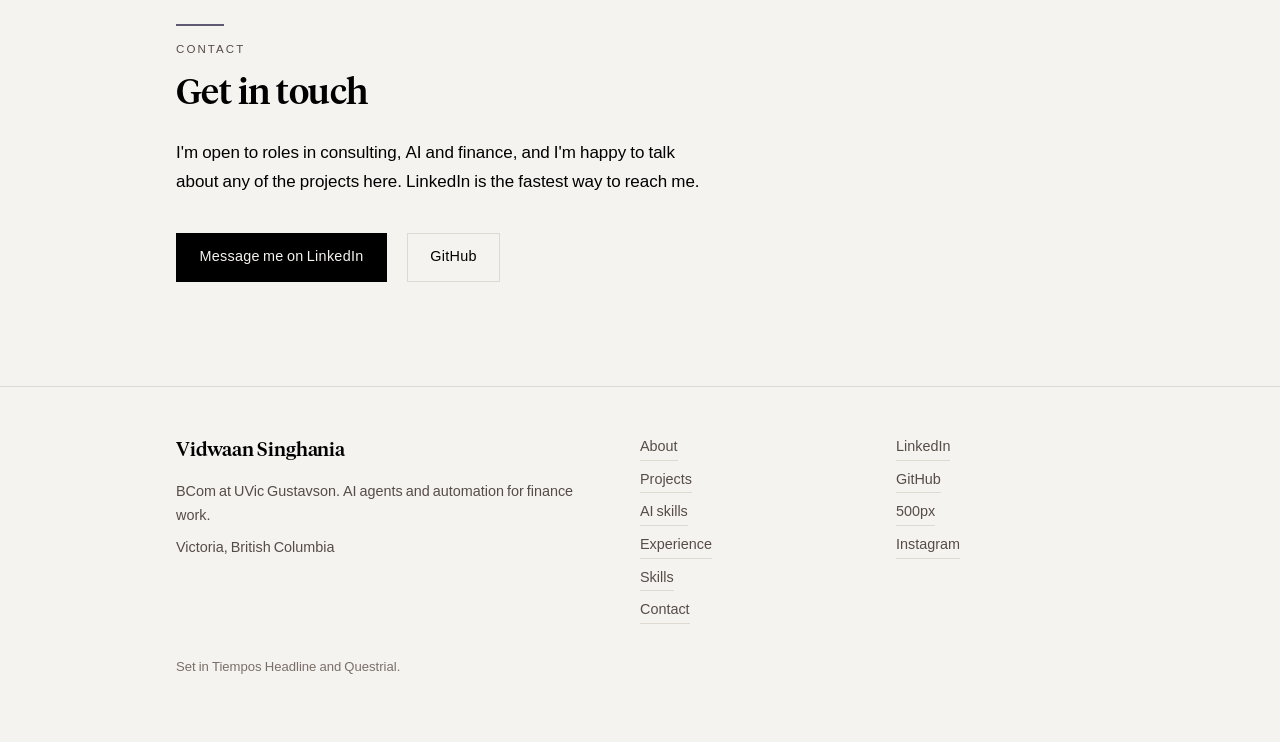
==== commit d7dac95d: "Link the multi-agent card to its GitHub Pages paper viewer Co-Authored-By: Claude Sonnet 5.5 <norepl" ====
--- a/index.html
+++ b/index.html
@@ -149,7 +149,7 @@
             <li>Claude Code</li>
             <li>10 agents</li>
           </ul>
-          <p class="card__link"><a class="link" href="https://github.com/Vidwaansinghania/Multi-Agent-Equity-Research" rel="noopener">Code on GitHub</a></p>
+          <p class="card__link"><a class="link" href="https://vidwaansinghania.github.io/Multi-Agent-Equity-Research/" rel="noopener">Read the paper online</a> &nbsp;&middot;&nbsp; <a class="link" href="https://github.com/Vidwaansinghania/Multi-Agent-Equity-Research" rel="noopener">Code on GitHub</a></p>
         </li>
         <li class="card">
           <p class="kicker">Consulting framework &middot; October 2026</p>
@@ -161,7 +161,7 @@
             <li>2-page explainer</li>
             <li>CC BY 4.0</li>
           </ul>
-          <p class="card__link"><a class="link" href="papers/i-to-e-explainer.pdf">Read the explainer</a> &nbsp;&middot;&nbsp; <a class="link" href="https://github.com/Vidwaansinghania/I-to-E-Framework" rel="noopener">Repo on GitHub</a></p>
+          <p class="card__link"><a class="link" href="https://vidwaansinghania.github.io/I-to-E-Framework/" rel="noopener">Read the explainer</a> &nbsp;&middot;&nbsp; <a class="link" href="https://github.com/Vidwaansinghania/I-to-E-Framework" rel="noopener">Repo on GitHub</a></p>
         </li>
         <li class="card">
           <p class="kicker">AI skills</p>
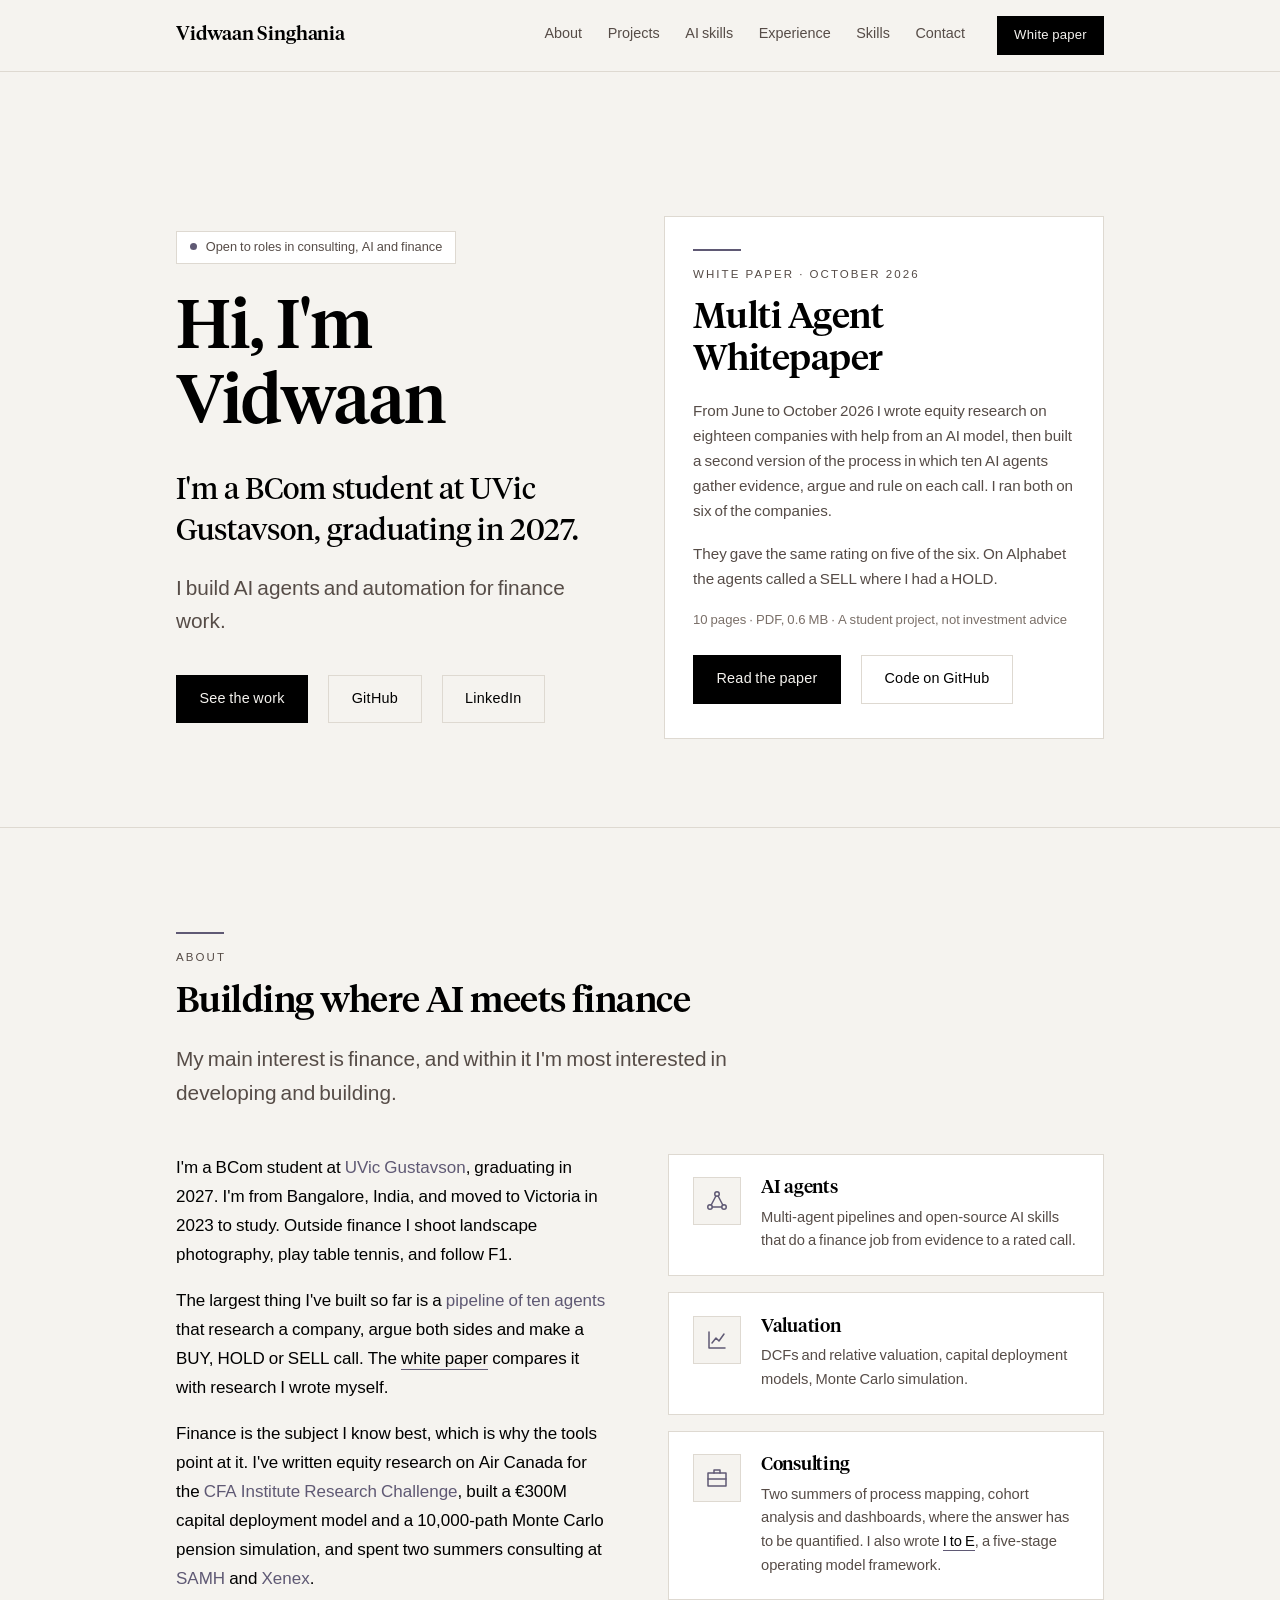
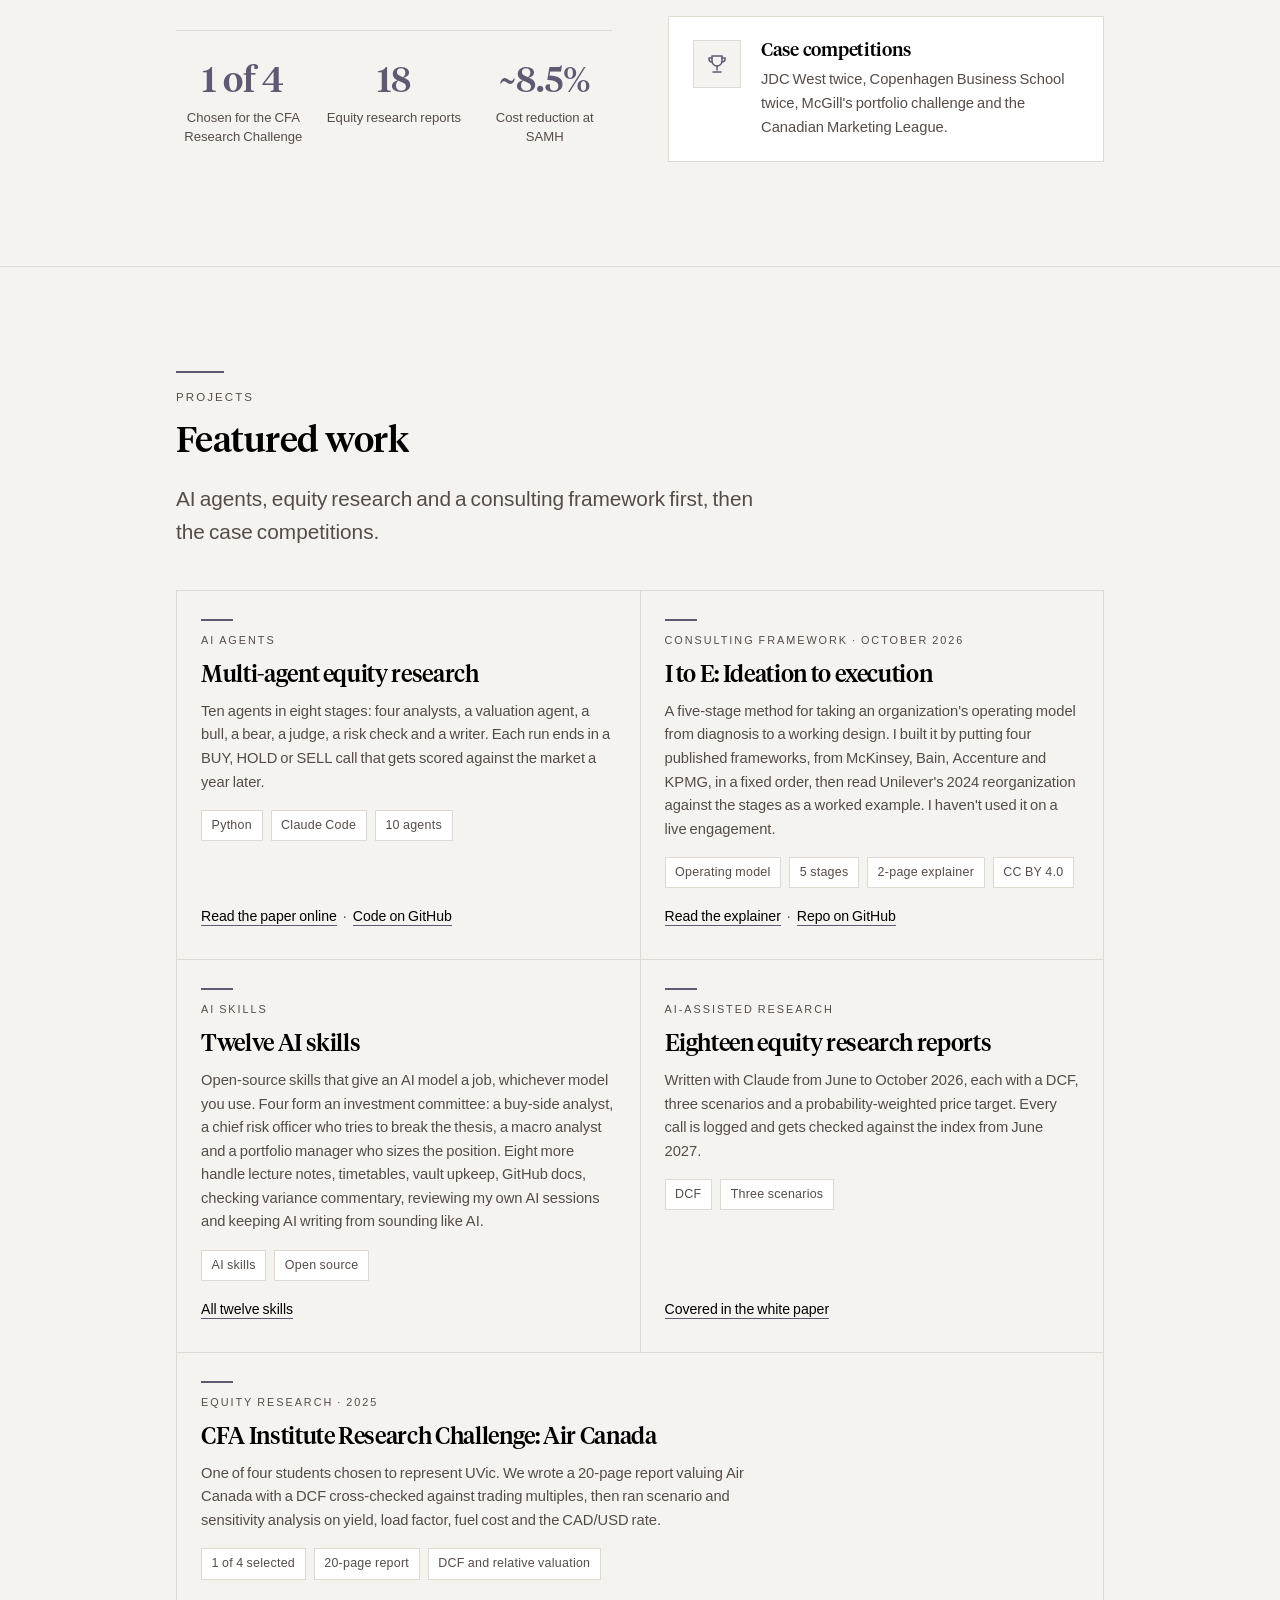
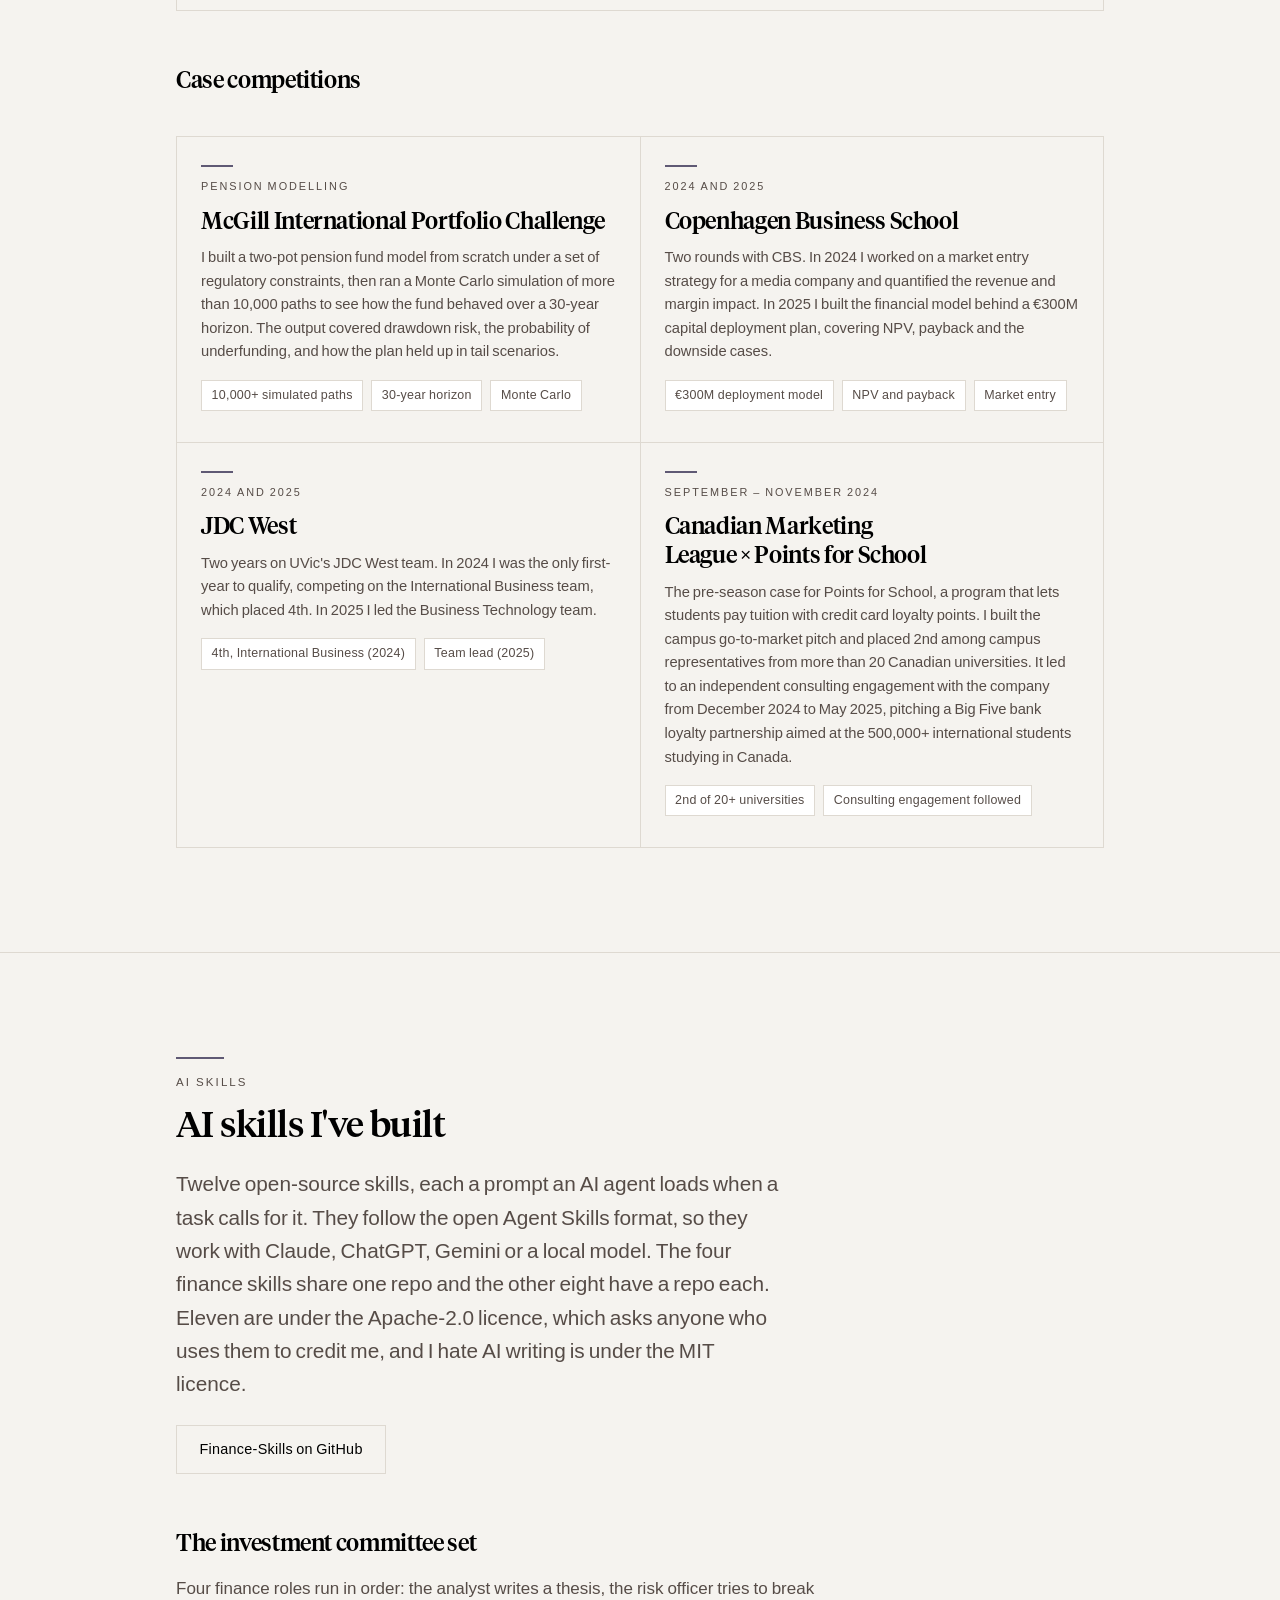
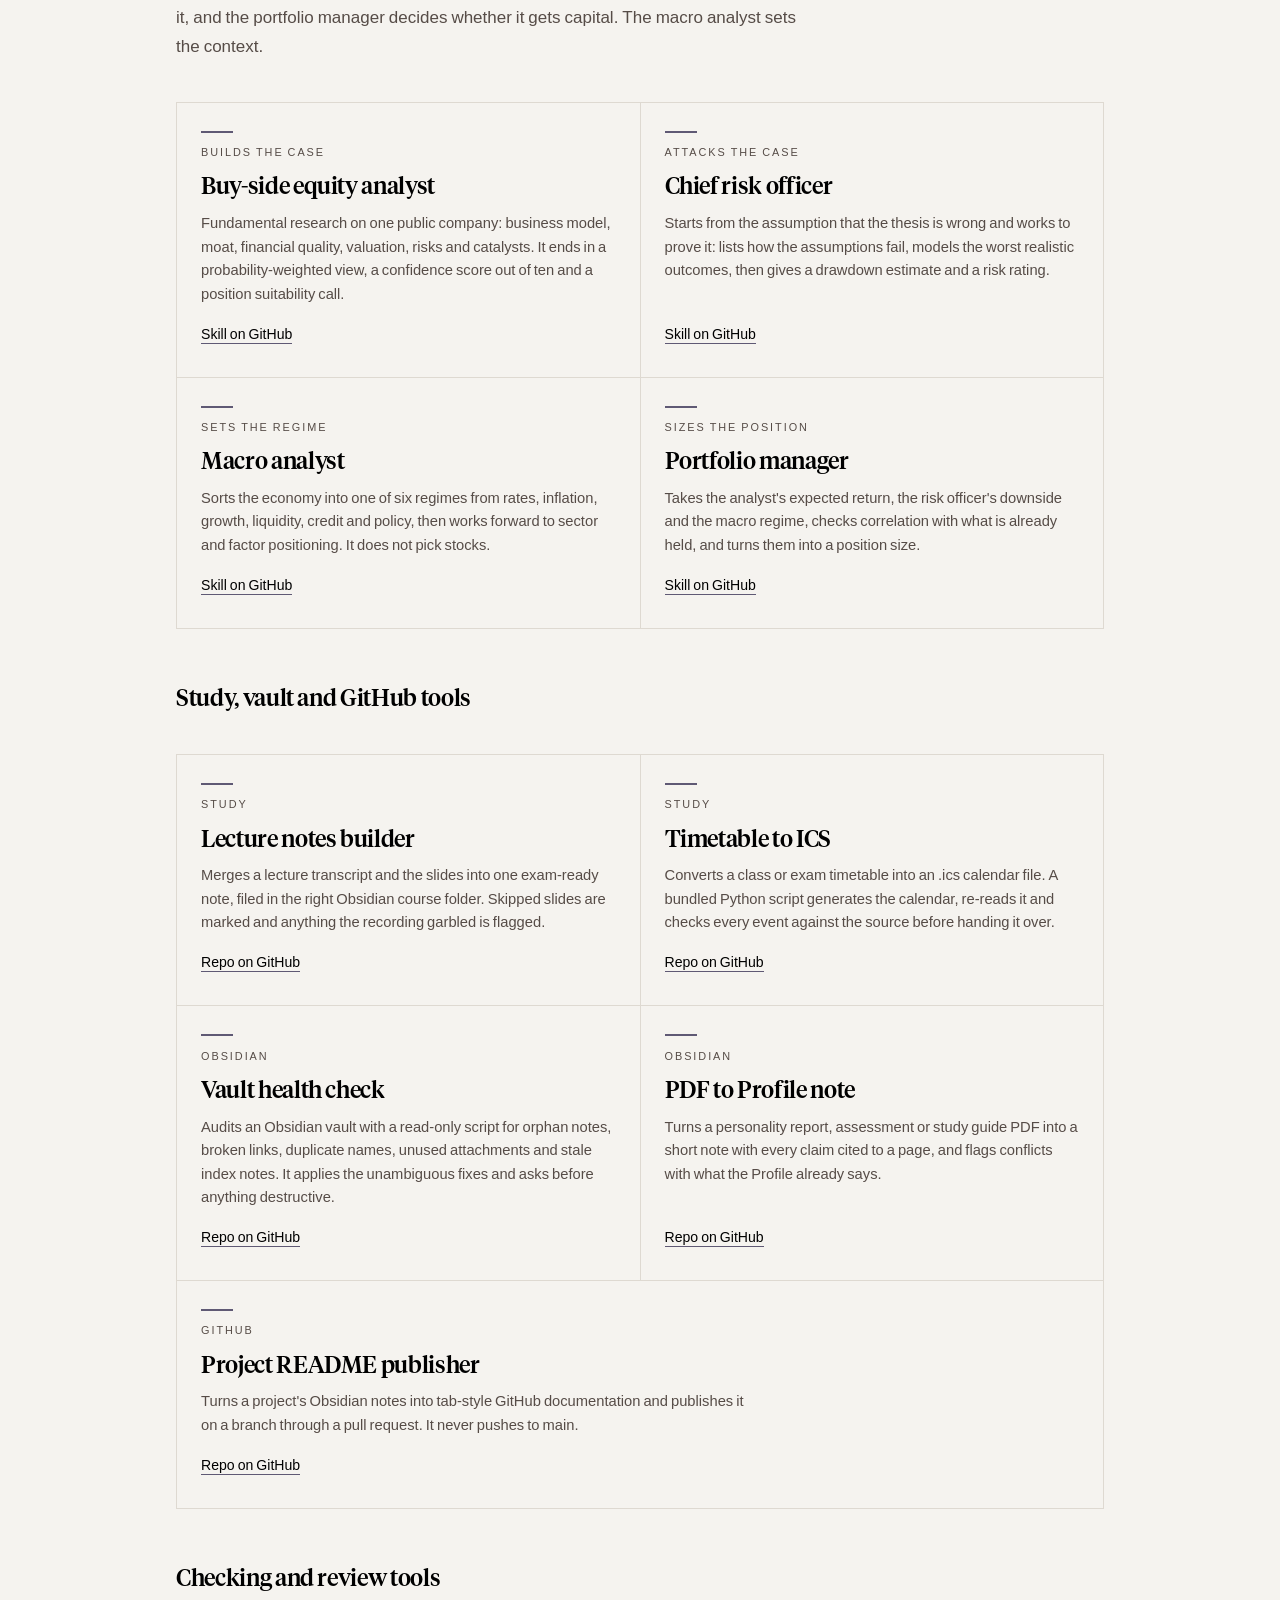
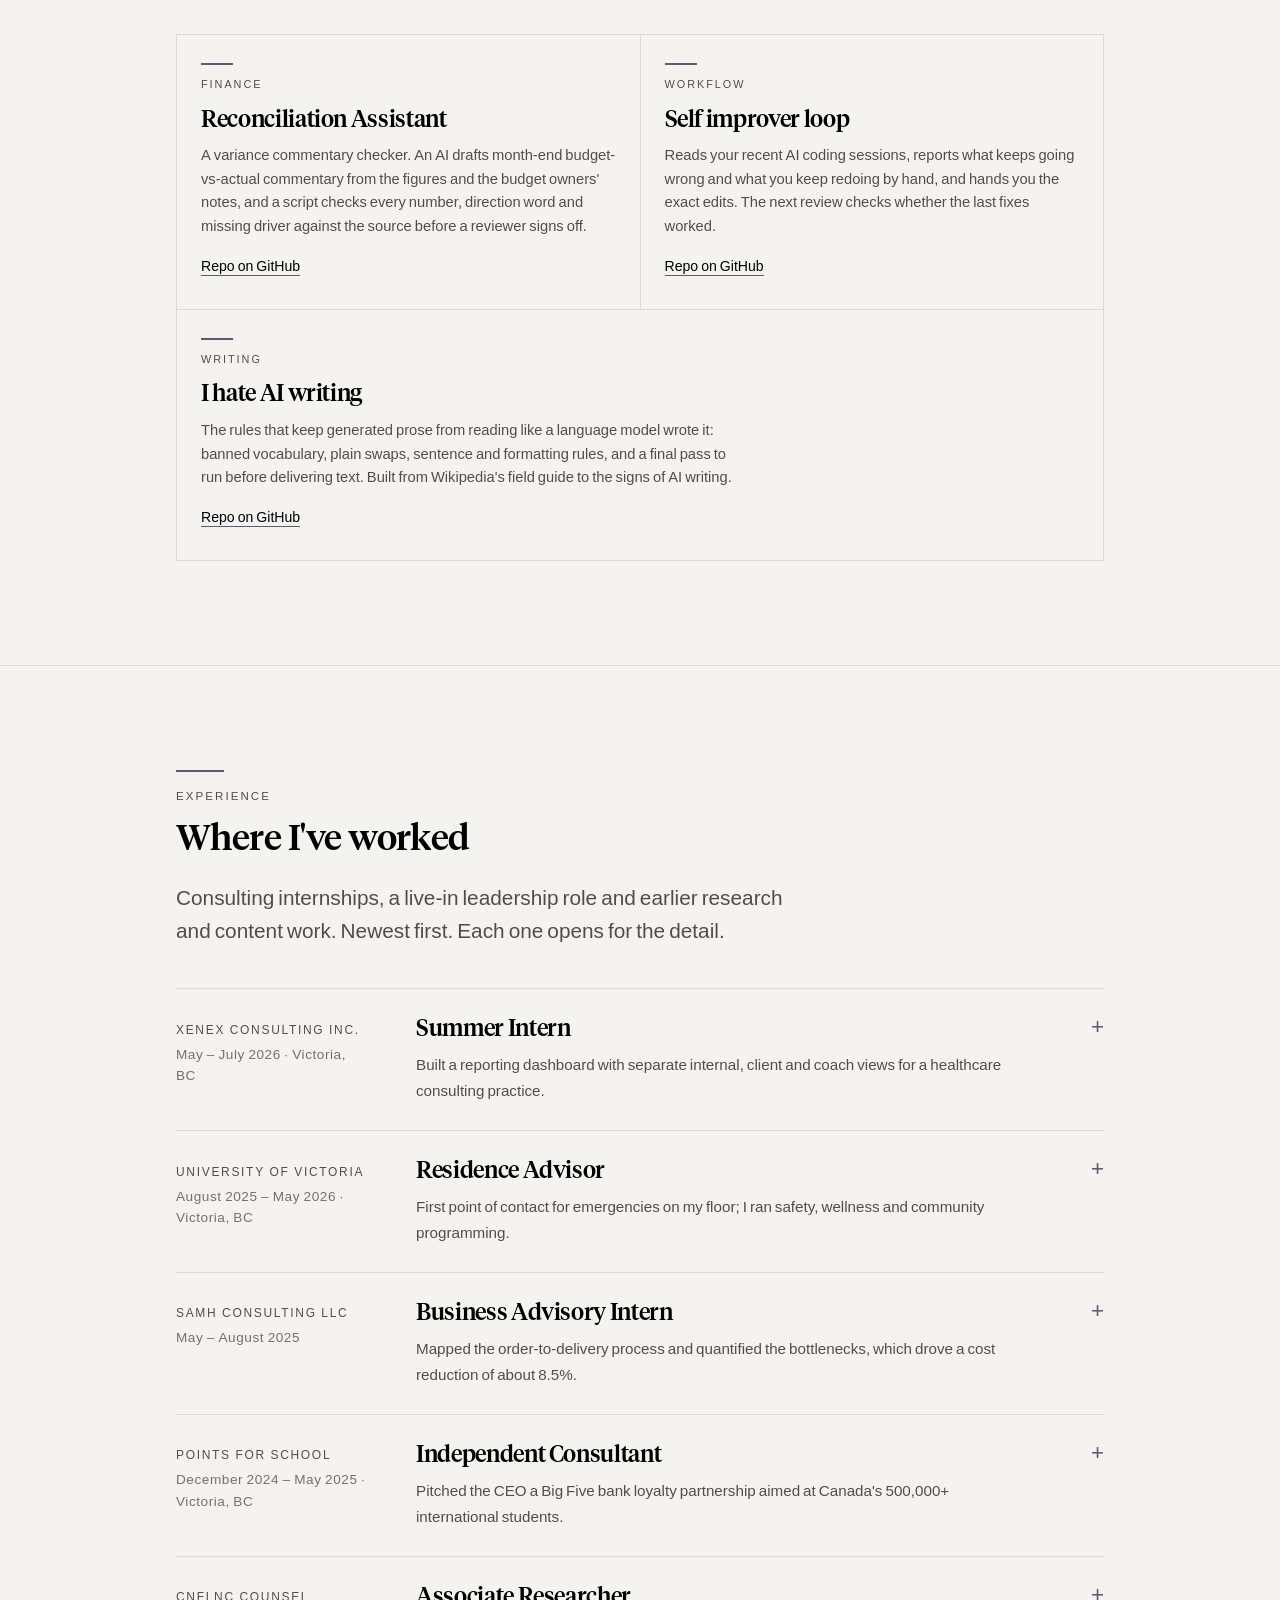
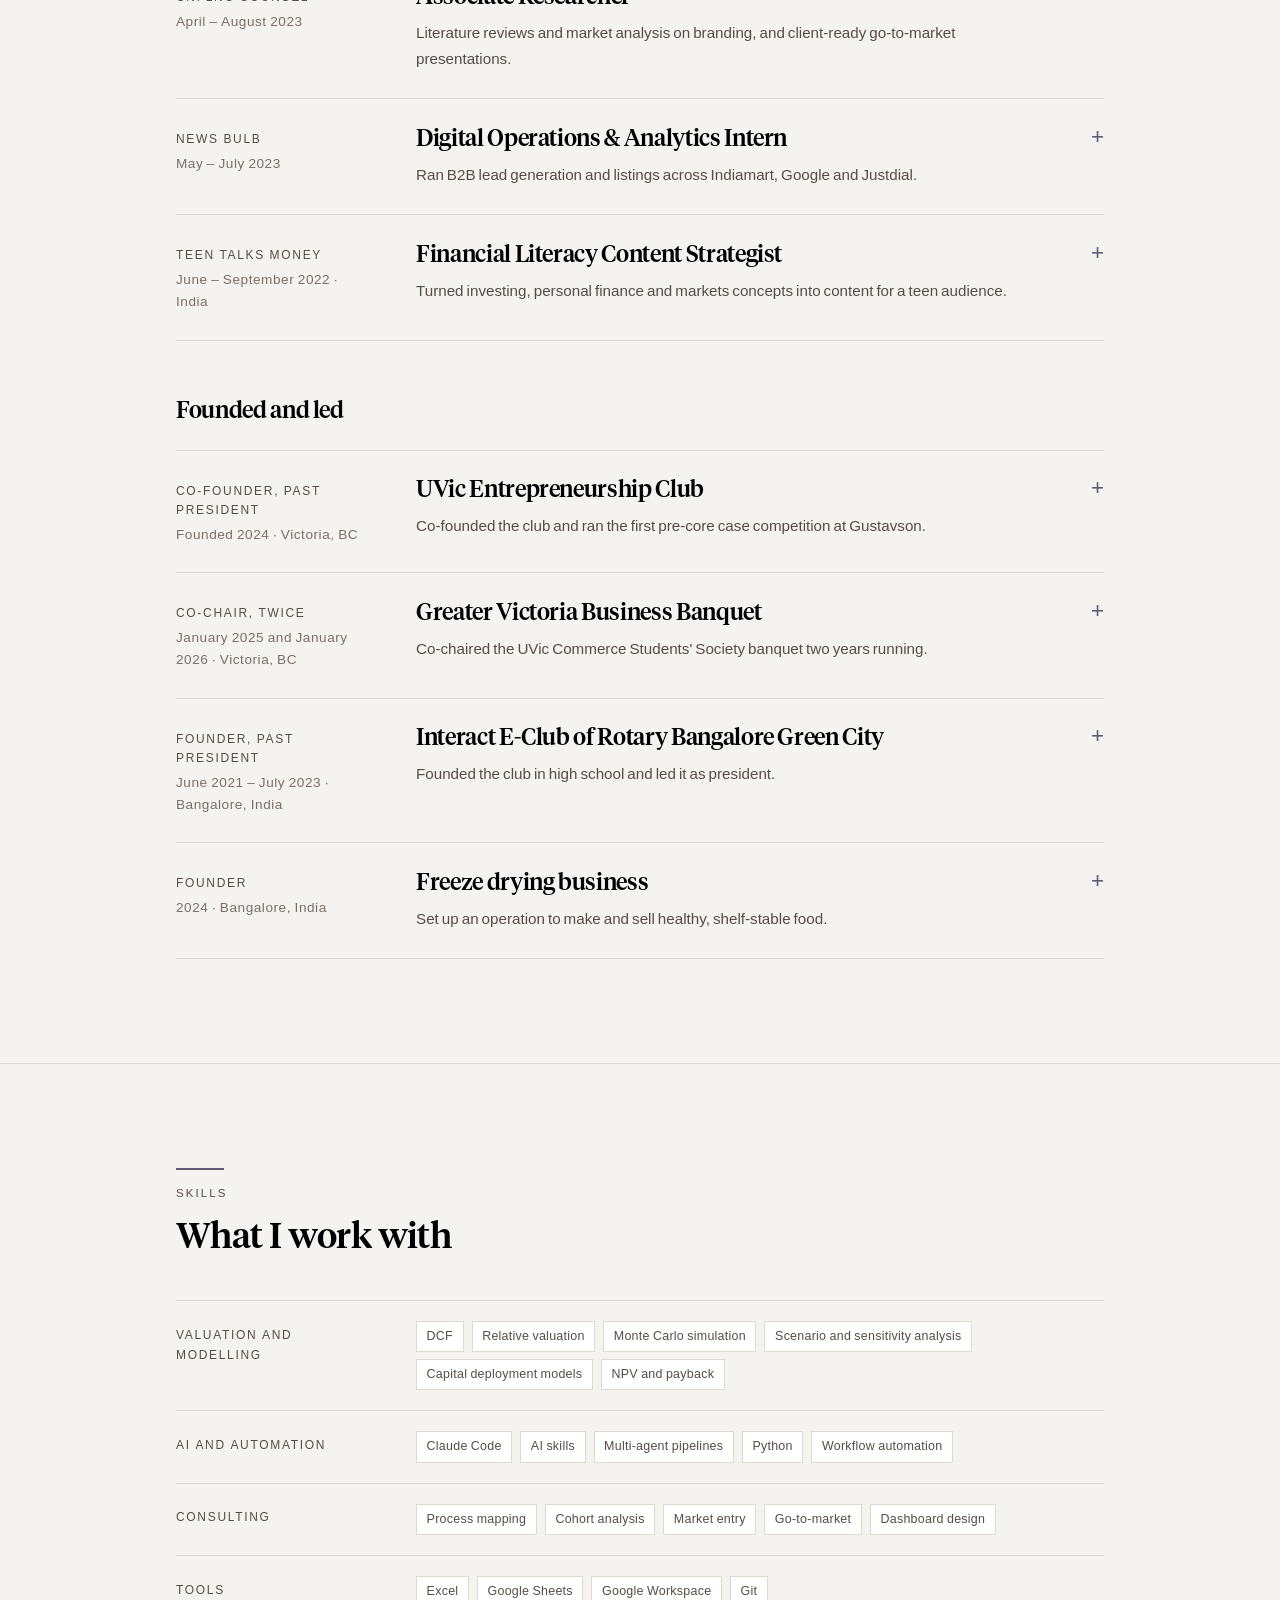
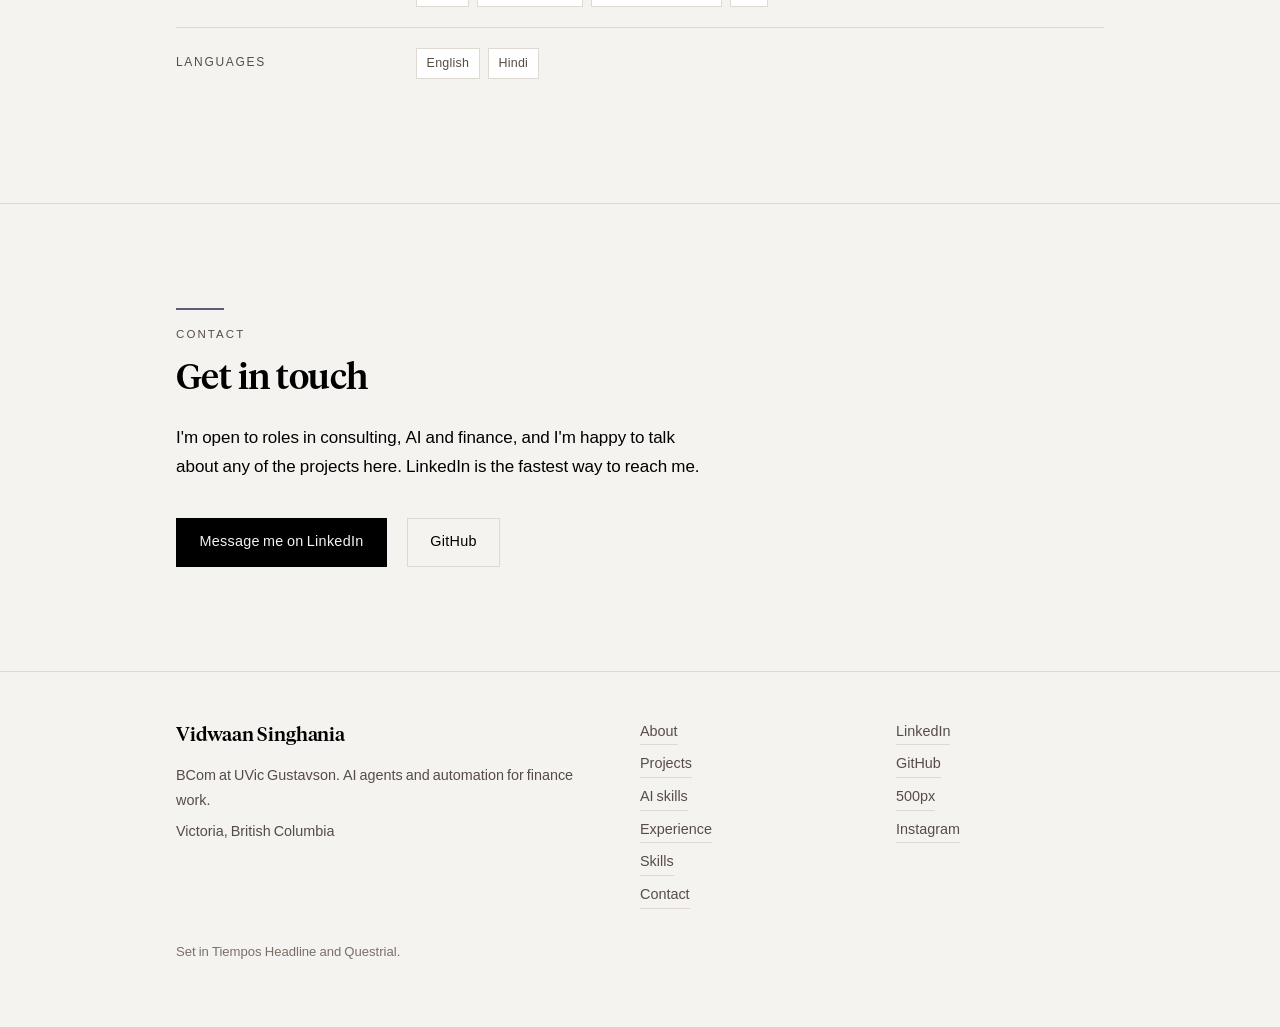
==== commit 8270d89a: "List I hate AI writing as the twelfth AI skill and fix the licence line Co-Authored-By: Claude Sonne" ====
--- a/index.html
+++ b/index.html
@@ -165,13 +165,13 @@
         </li>
         <li class="card">
           <p class="kicker">AI skills</p>
-          <h3>Eleven AI skills</h3>
-          <p>Open-source skills that give an AI model a job, whichever model you use. Four form an investment committee: a buy-side analyst, a chief risk officer who tries to break the thesis, a macro analyst and a portfolio manager who sizes the position. Seven more handle lecture notes, timetables, vault upkeep, GitHub docs, checking variance commentary and reviewing my own AI sessions.</p>
+          <h3>Twelve AI skills</h3>
+          <p>Open-source skills that give an AI model a job, whichever model you use. Four form an investment committee: a buy-side analyst, a chief risk officer who tries to break the thesis, a macro analyst and a portfolio manager who sizes the position. Eight more handle lecture notes, timetables, vault upkeep, GitHub docs, checking variance commentary, reviewing my own AI sessions and keeping AI writing from sounding like AI.</p>
           <ul class="facts">
             <li>AI skills</li>
             <li>Open source</li>
           </ul>
-          <p class="card__link"><a class="link" href="#ai-skills">All eleven skills</a></p>
+          <p class="card__link"><a class="link" href="#ai-skills">All twelve skills</a></p>
         </li>
         <li class="card">
           <p class="kicker">AI-assisted research</p>
@@ -243,7 +243,7 @@
     <div class="wrap">
       <p class="kicker">AI skills</p>
       <h2>AI skills I've built</h2>
-      <p class="lede section__lede">Eleven open-source skills, each a prompt an AI agent loads when a task calls for it. They follow the open Agent Skills format, so they work with Claude, ChatGPT, Gemini or a local model. The four finance skills share one repo and the other seven have a repo each. All are under the Apache-2.0 licence, which asks anyone who uses them to credit me.</p>
+      <p class="lede section__lede">Twelve open-source skills, each a prompt an AI agent loads when a task calls for it. They follow the open Agent Skills format, so they work with Claude, ChatGPT, Gemini or a local model. The four finance skills share one repo and the other eight have a repo each. Eleven are under the Apache-2.0 licence, which asks anyone who uses them to credit me, and I hate AI writing is under the MIT licence.</p>
       <div class="actions" style="margin-top:1.5rem">
         <a class="btn btn--ghost" href="https://github.com/Vidwaansinghania/Finance-Skills" rel="noopener">Finance-Skills on GitHub</a>
       </div>
@@ -324,6 +324,12 @@
           <h3>Self improver loop</h3>
           <p>Reads your recent AI coding sessions, reports what keeps going wrong and what you keep redoing by hand, and hands you the exact edits. The next review checks whether the last fixes worked.</p>
           <p class="card__link"><a class="link" href="https://github.com/Vidwaansinghania/Self-Improver-Loop" rel="noopener">Repo on GitHub</a></p>
+        </li>
+        <li class="card">
+          <p class="kicker">Writing</p>
+          <h3>I hate AI writing</h3>
+          <p>The rules that keep generated prose from reading like a language model wrote it: banned vocabulary, plain swaps, sentence and formatting rules, and a final pass to run before delivering text. Built from Wikipedia's field guide to the signs of AI writing.</p>
+          <p class="card__link"><a class="link" href="https://github.com/Vidwaansinghania/I-Hate-AI-Writing" rel="noopener">Repo on GitHub</a></p>
         </li>
       </ul>
     </div>
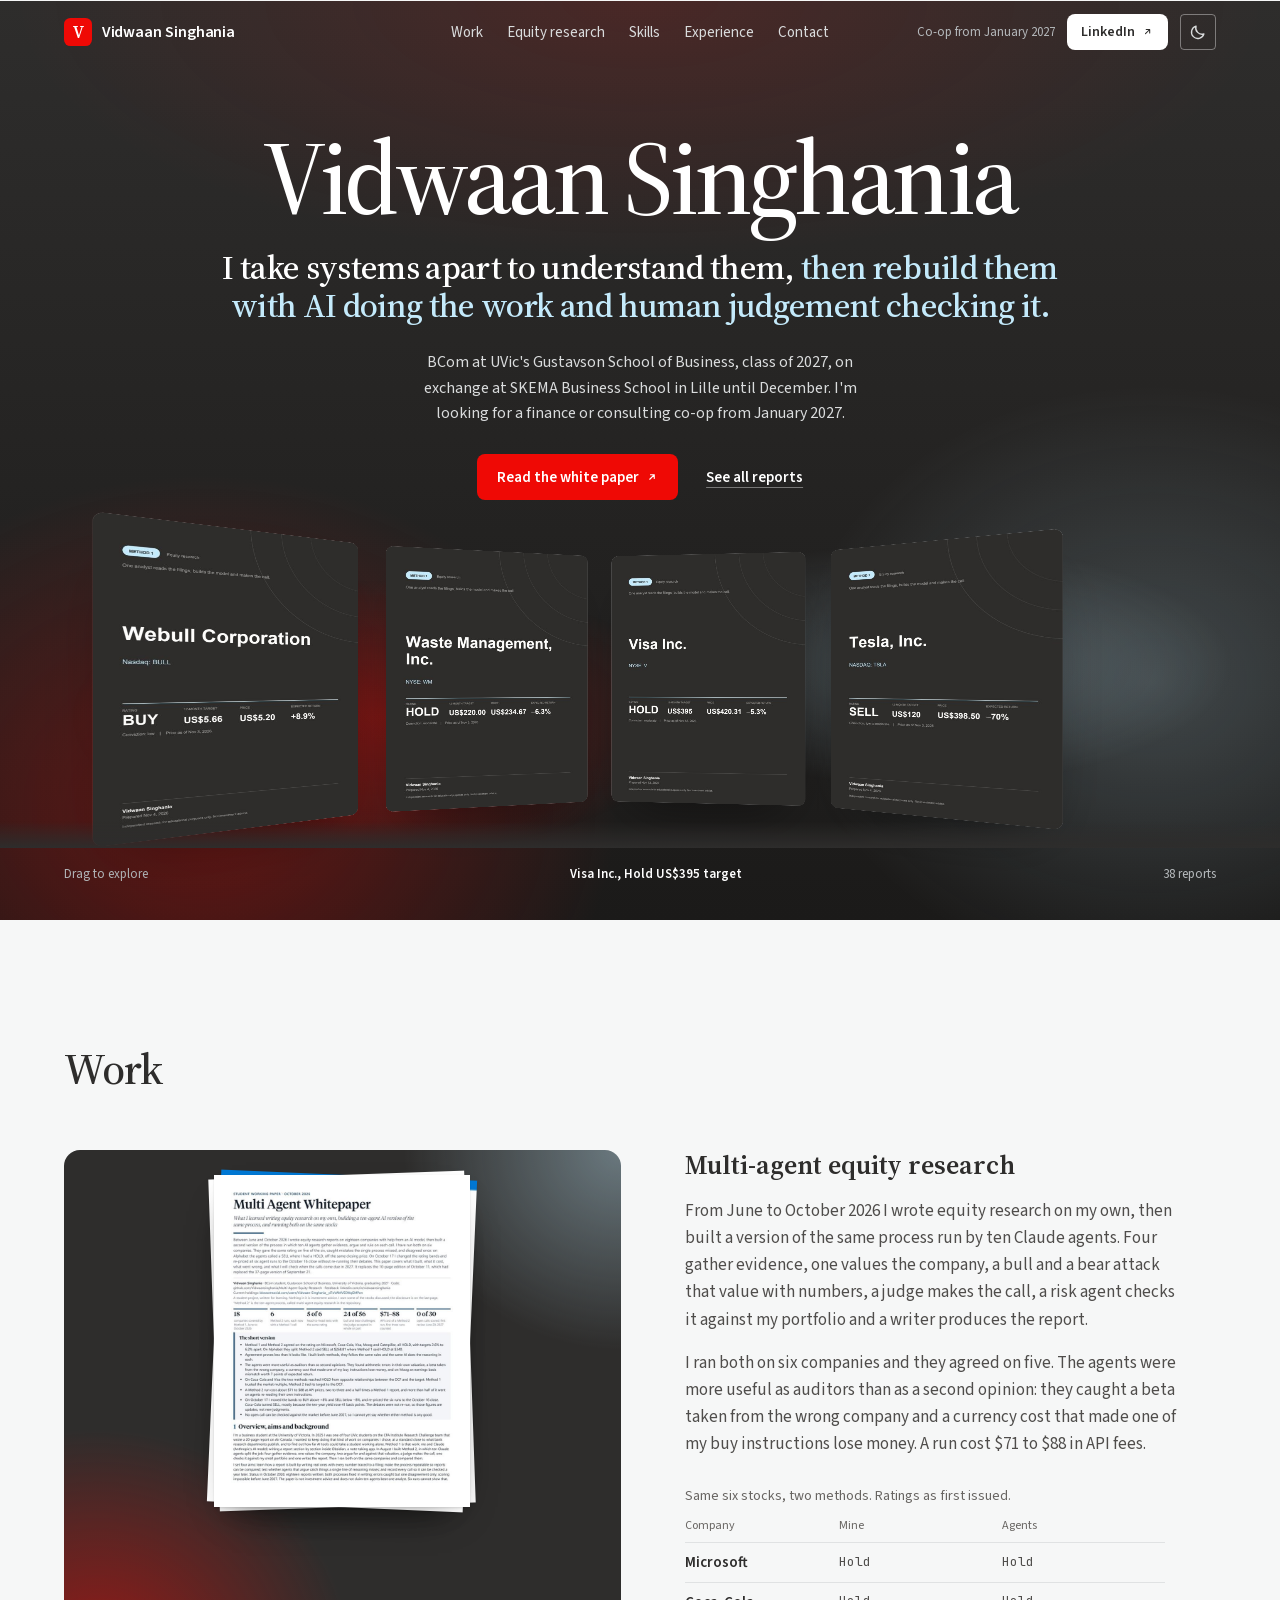
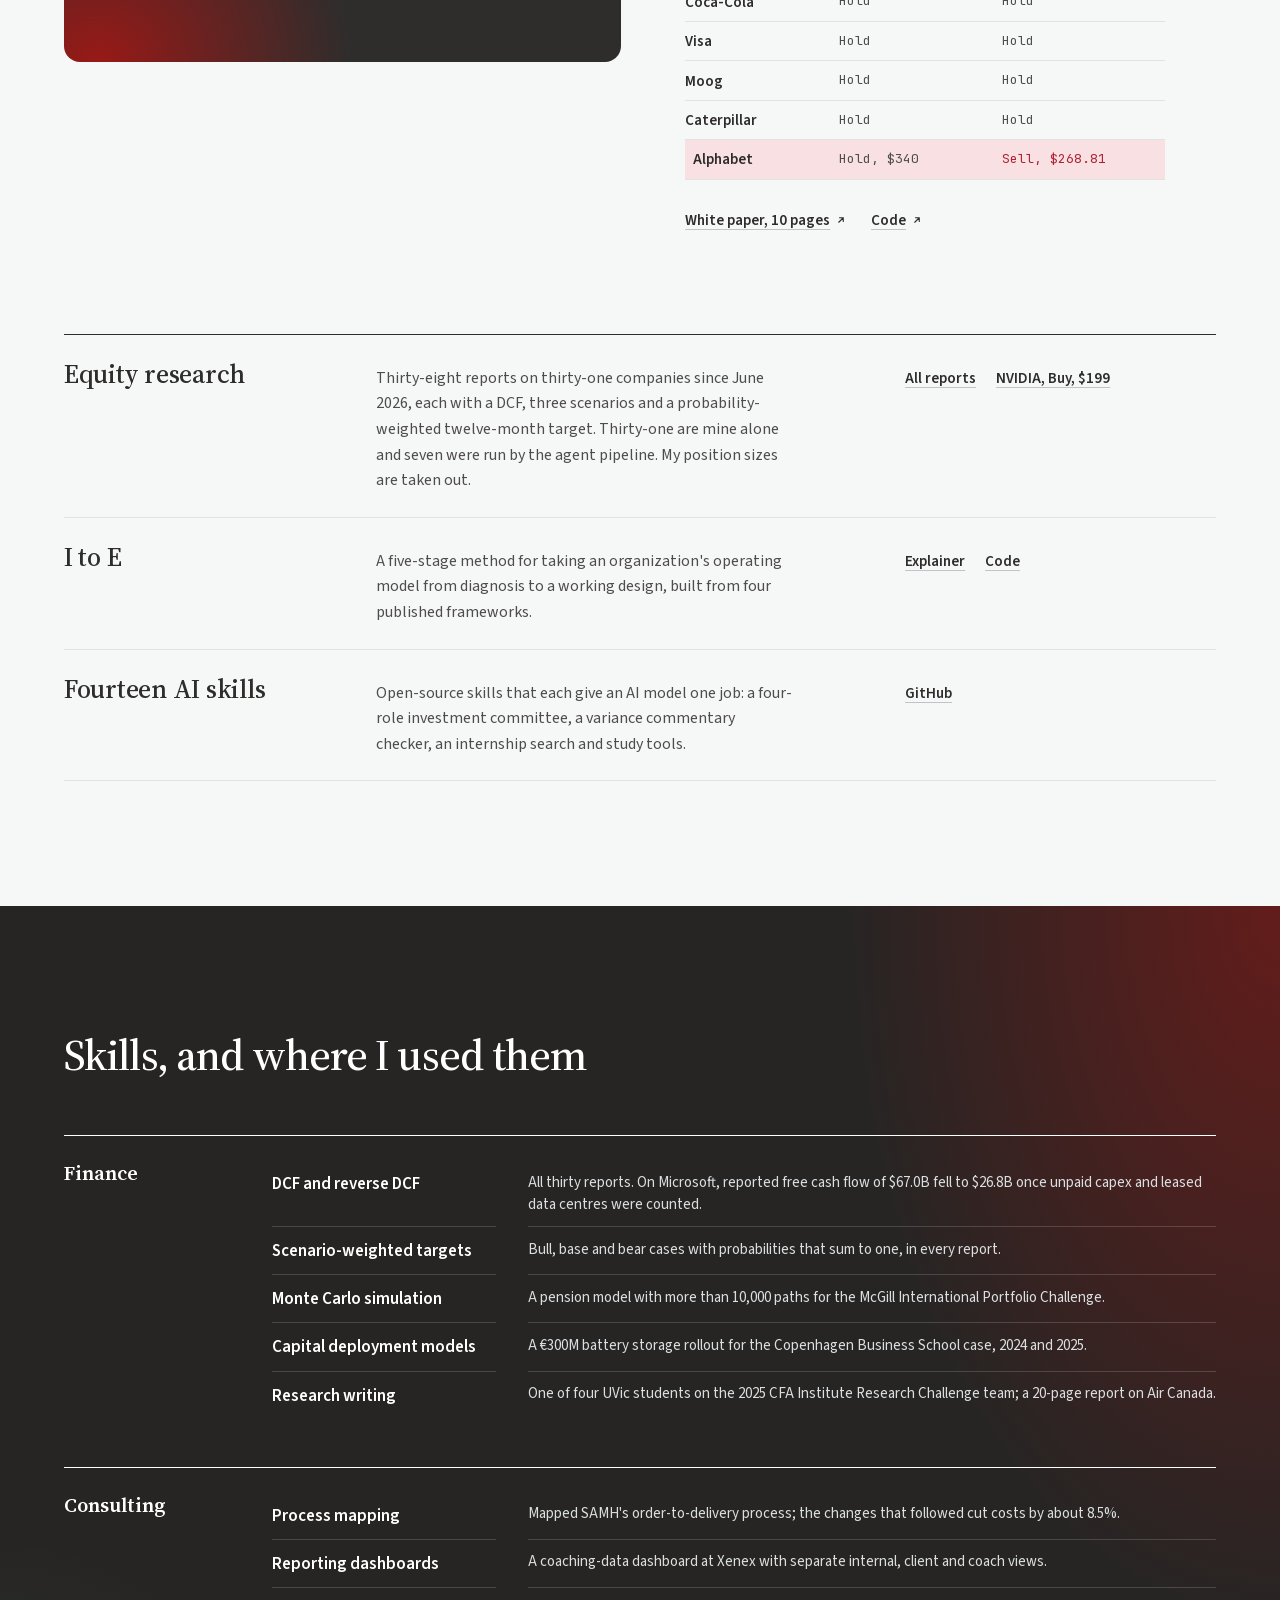
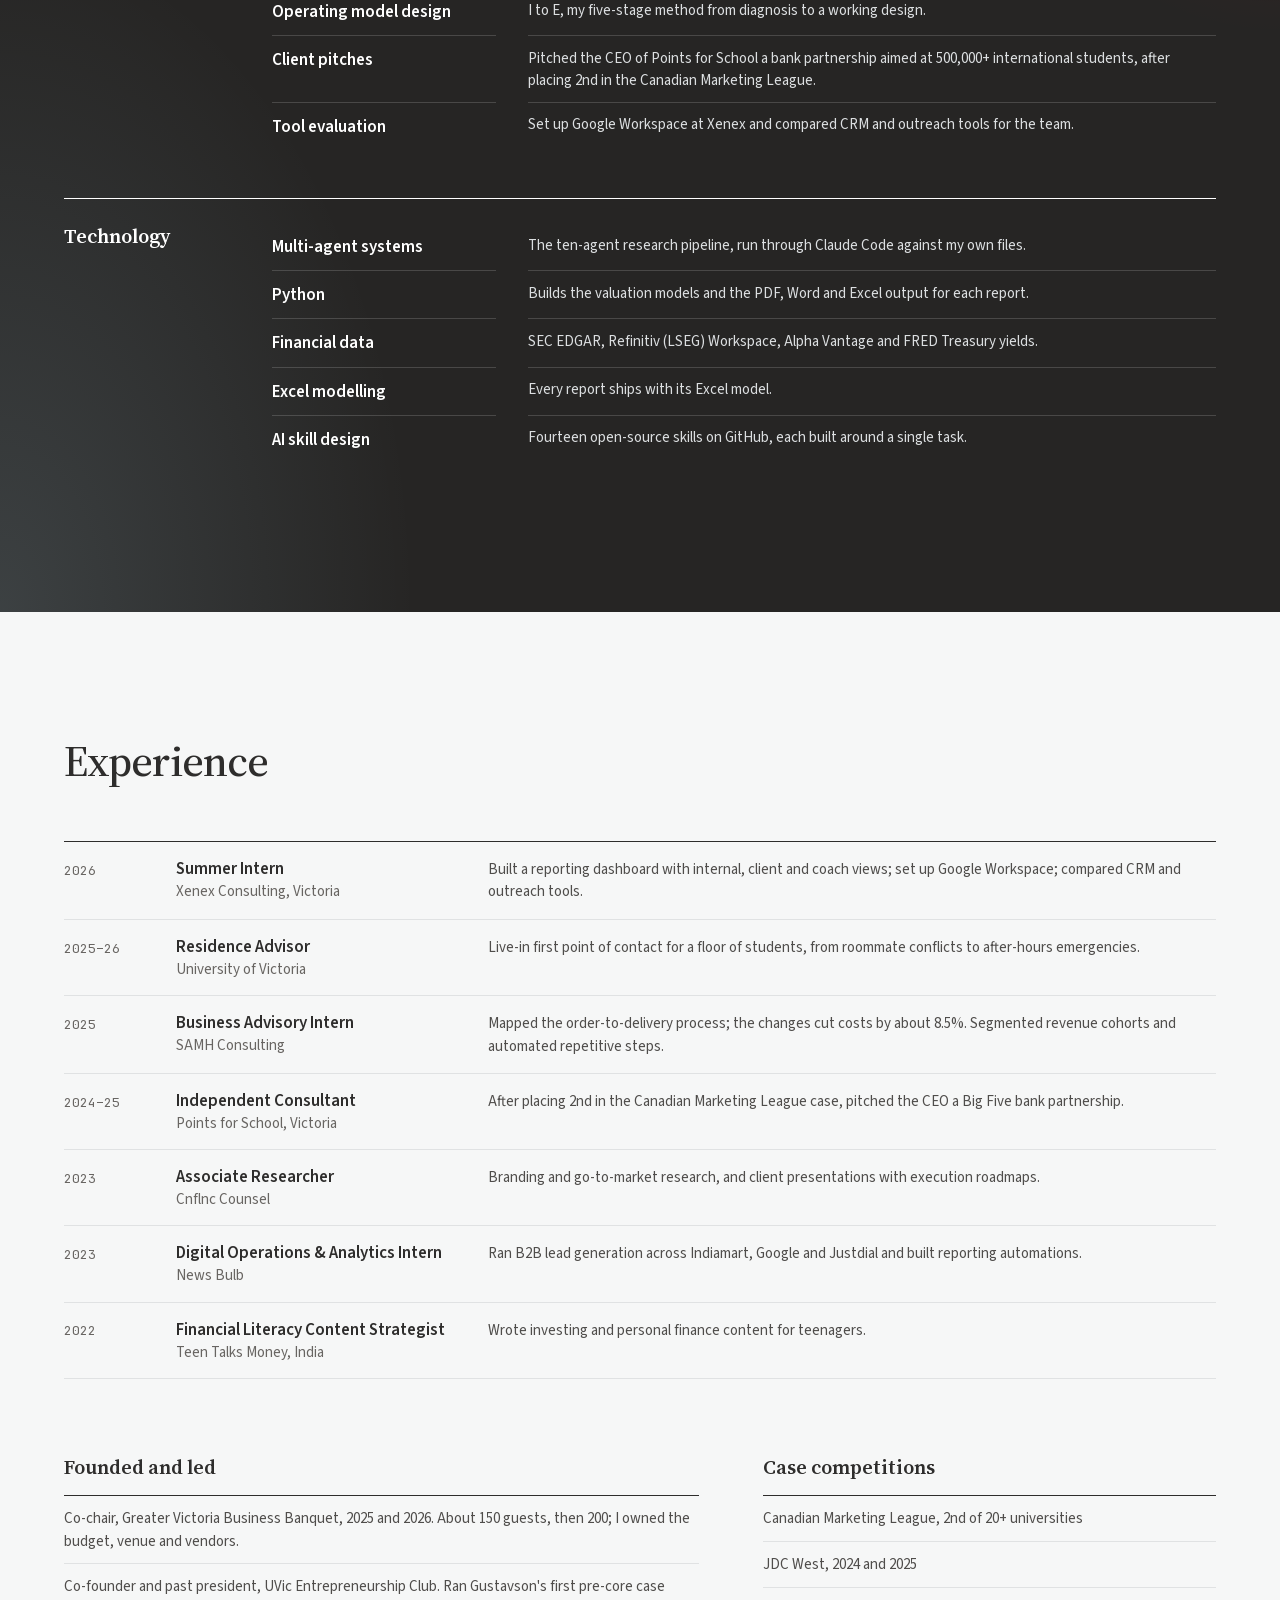
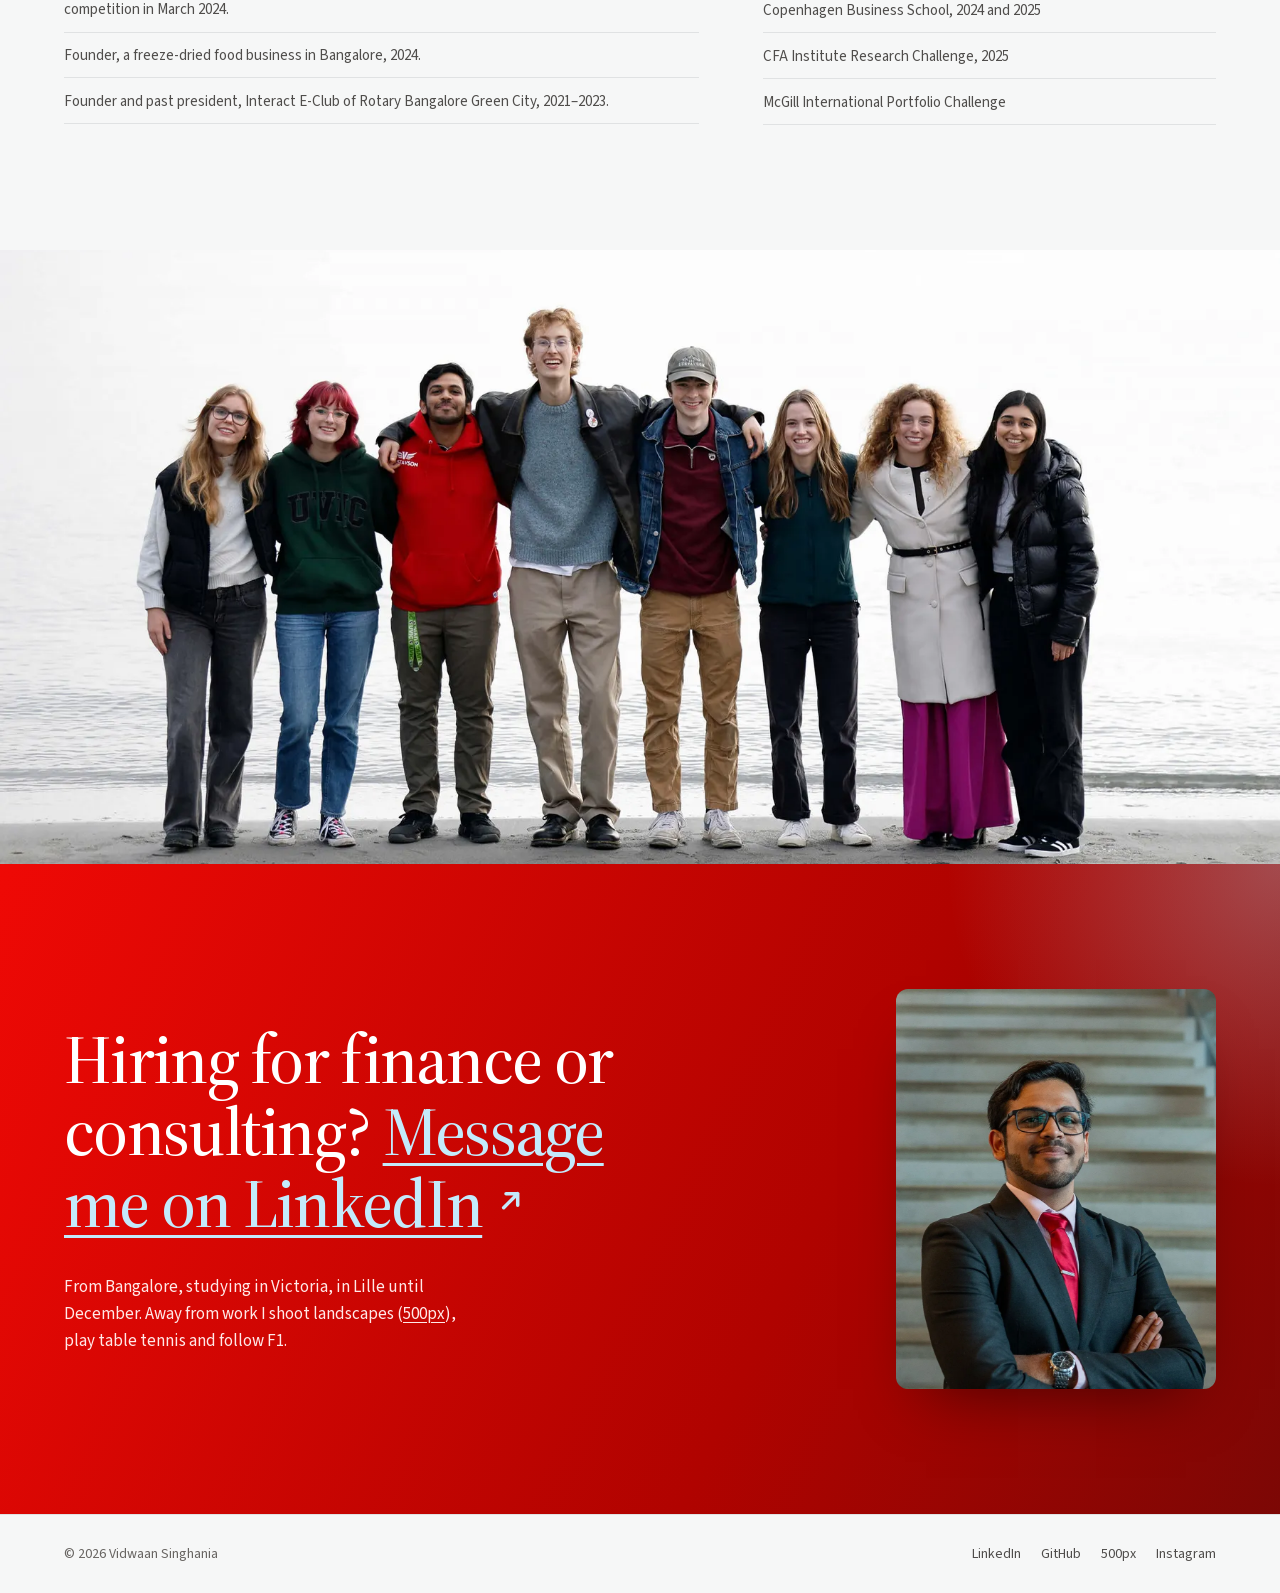
==== commit 5f03ae8b: "Personal website Single-page portfolio for Vidwaan Singhania. A hero with a 3D gallery of 38 equity " ====
--- a/index.html
+++ b/index.html
@@ -3,25 +3,37 @@
 <head>
 <meta charset="utf-8">
 <meta name="viewport" content="width=device-width, initial-scale=1">
-<title>Vidwaan Singhania | AI and Automation for Finance</title>
-<meta name="description" content="I build AI agents and automation for finance work: a ten-agent equity research pipeline, open-source AI skills, and a white paper on what they got right and wrong. BCom student at UVic Gustavson.">
+<title>Vidwaan Singhania</title>
+<meta name="description" content="BCom student at UVic Gustavson. I write equity research, built a ten-agent AI pipeline to check it, and do consulting work on process, reporting and operating models.">
 <link rel="canonical" href="https://vidwaansinghania.github.io/">
+<meta name="theme-color" content="#2e2d2c">
 <meta property="og:type" content="website">
-<meta property="og:title" content="Vidwaan Singhania | AI and Automation for Finance">
-<meta property="og:description" content="I build AI agents and automation for finance work: a ten-agent equity research pipeline, open-source AI skills, and a white paper on what they got right and wrong. BCom student at UVic Gustavson.">
+<meta property="og:title" content="Vidwaan Singhania">
+<meta property="og:description" content="I write equity research, and I built ten AI agents to check it. BCom student at UVic Gustavson.">
 <meta property="og:url" content="https://vidwaansinghania.github.io/">
 <meta property="og:image" content="https://vidwaansinghania.github.io/assets/img/og.jpg">
 <meta name="twitter:card" content="summary_large_image">
-<link rel="preload" href="assets/fonts/tiempos-medium.woff" as="font" type="font/woff" crossorigin>
+<link rel="icon" href="assets/img/favicon.svg" type="image/svg+xml">
+<link rel="preload" href="assets/fonts/source-serif-4.woff2" as="font" type="font/woff2" crossorigin>
+<link rel="preload" href="assets/fonts/source-sans-3.woff2" as="font" type="font/woff2" crossorigin>
 <link rel="stylesheet" href="assets/style.css">
+<script>
+  (function () {
+    var d = document.documentElement;
+    d.classList.add('js');
+    try { var t = localStorage.getItem('theme'); if (t === 'light' || t === 'dark') d.dataset.theme = t; } catch (e) {}
+  })();
+</script>
+<script src="assets/main.js" defer></script>
 <script type="application/ld+json">
 {
   "@context": "https://schema.org",
   "@type": "Person",
   "name": "Vidwaan Singhania",
   "url": "https://vidwaansinghania.github.io/",
+  "image": "https://vidwaansinghania.github.io/assets/img/vidwaan.jpg",
   "jobTitle": "BCom candidate",
-  "knowsAbout": ["AI agents", "Automation", "Equity research", "Operating model design"],
+  "knowsAbout": ["Equity research", "Valuation", "Management consulting", "Process mapping", "Operating model design", "AI agents", "Python"],
   "address": { "@type": "PostalAddress", "addressLocality": "Victoria", "addressRegion": "BC", "addressCountry": "CA" },
   "alumniOf": { "@type": "CollegeOrUniversity", "name": "University of Victoria, Gustavson School of Business" },
   "sameAs": [
@@ -34,617 +46,274 @@
 </script>
 </head>
 <body>
+<svg width="0" height="0" style="position:absolute" aria-hidden="true">
+  <symbol id="i-out" viewBox="0 0 16 16"><path d="M5 11 11 5M6 5h5v5" fill="none" stroke="currentColor" stroke-width="1.5" stroke-linecap="round" stroke-linejoin="round"/></symbol>
+  <symbol id="i-sun" viewBox="0 0 20 20"><circle cx="10" cy="10" r="3.5" fill="none" stroke="currentColor" stroke-width="1.5"/><path d="M10 1.5v2M10 16.5v2M1.5 10h2M16.5 10h2M4 4l1.4 1.4M14.6 14.6 16 16M4 16l1.4-1.4M14.6 5.4 16 4" stroke="currentColor" stroke-width="1.5" stroke-linecap="round"/></symbol>
+  <symbol id="i-moon" viewBox="0 0 20 20"><path d="M16.5 12.2A7 7 0 0 1 7.8 3.5a7 7 0 1 0 8.7 8.7Z" fill="none" stroke="currentColor" stroke-width="1.5" stroke-linejoin="round"/></symbol>
+</svg>
 <a class="skip" href="#main">Skip to content</a>
 
-<header class="masthead">
-  <div class="wrap">
-    <a class="wordmark" href="#top">Vidwaan Singhania</a>
-    <nav class="nav" aria-label="Primary">
-      <a href="#about">About</a>
-      <a href="#projects">Projects</a>
-      <a href="#ai-skills">AI skills</a>
+<header class="site-header tone-hero" data-header>
+  <div class="wrap site-header__inner">
+    <a class="brand" href="#top"><span class="brand__mark" aria-hidden="true">V</span>Vidwaan Singhania</a>
+    <nav class="nav" aria-label="Sections">
+      <a href="#work">Work</a>
+      <a href="equity-research.html">Equity research</a>
+      <a href="#skills">Skills</a>
       <a href="#experience">Experience</a>
-      <a href="#skills">Skills</a>
       <a href="#contact">Contact</a>
     </nav>
-    <a class="btn btn--small" href="papers/multi-agent-whitepaper.pdf">White paper</a>
+    <div class="site-header__end">
+      <span class="status">Co-op from January 2027</span>
+      <a class="btn btn--dark btn--sm" href="https://www.linkedin.com/in/vidwaansinghania/" rel="me noopener">LinkedIn<svg class="icon" aria-hidden="true"><use href="#i-out"/></svg></a>
+      <button class="theme-toggle" type="button" data-theme-toggle aria-label="Switch colour theme">
+        <svg class="icon icon--sun" aria-hidden="true"><use href="#i-sun"/></svg>
+        <svg class="icon icon--moon" aria-hidden="true"><use href="#i-moon"/></svg>
+      </button>
+    </div>
   </div>
 </header>
 
 <main id="main">
 
-  <section class="hero" id="top">
-    <div class="wrap hero__grid">
-      <div>
-        <p class="badge">Open to roles in consulting, AI and finance</p>
-        <h1>Hi, I'm Vidwaan</h1>
-        <p class="standfirst">I'm a BCom student at UVic Gustavson, graduating in 2027.</p>
-        <p class="lede">I build AI agents and automation for finance work.</p>
-        <div class="actions">
-          <a class="btn" href="#projects">See the work</a>
-          <a class="btn btn--ghost" href="https://github.com/Vidwaansinghania" rel="me noopener">GitHub</a>
-          <a class="btn btn--ghost" href="https://www.linkedin.com/in/vidwaansinghania/" rel="me noopener">LinkedIn</a>
+  <section class="intro tone-hero" id="top" data-hero>
+    <div class="wrap intro__text">
+      <h1 class="intro__name">Vidwaan Singhania</h1>
+      <p class="intro__line">I take systems apart to understand them, <span class="intro__soft">then rebuild them with AI doing the work and human judgement checking it.</span></p>
+      <p class="intro__body">BCom at UVic's Gustavson School of Business, class of 2027, on exchange at SKEMA Business School in Lille until December. I'm looking for a finance or consulting co-op from January&nbsp;2027.</p>
+      <p class="intro__links">
+        <a class="btn btn--red" href="papers/multi-agent-whitepaper.pdf">Read the white paper<svg class="icon" aria-hidden="true"><use href="#i-out"/></svg></a>
+        <a class="textlink" href="equity-research.html">See all reports</a>
+      </p>
+    </div>
+
+    <div class="hall" data-hall tabindex="0" role="group" aria-label="Equity research reports. Drag, or use the arrow keys, to move along the row. Enter opens the report in front.">
+<!--HALL-->
+<ol class="ring" data-ring style="--n:38">
+  <li class="ring__card" style="--i:0"><a href="papers/equity-research/5n-plus-method-1.pdf" data-label="5N Plus Inc., Hold C$31 target" aria-label="5N Plus Inc. report, PDF" draggable="false"><img src="assets/img/er/5n-plus-method-1.jpg" width="582" height="753" alt="" draggable="false" loading="eager"></a></li>
+  <li class="ring__card" style="--i:1"><a href="papers/equity-research/alphabet-method-1.pdf" data-label="Alphabet Inc., Buy US$302 target" aria-label="Alphabet Inc. report, PDF" draggable="false"><img src="assets/img/er/alphabet-method-1.jpg" width="582" height="753" alt="" draggable="false" loading="eager"></a></li>
+  <li class="ring__card" style="--i:2"><a href="papers/equity-research/aluula-method-1.pdf" data-label="Aluula Composites Inc., Buy C$3.50 target" aria-label="Aluula Composites Inc. report, PDF" draggable="false"><img src="assets/img/er/aluula-method-1.jpg" width="582" height="753" alt="" draggable="false" loading="eager"></a></li>
+  <li class="ring__card" style="--i:3"><a href="papers/equity-research/alphabet-multi-agent.pdf" data-label="Alphabet Inc. (multi agent)" aria-label="Alphabet Inc. (multi agent) report, PDF" draggable="false"><img src="assets/img/er/alphabet-multi-agent.jpg" width="582" height="753" alt="" draggable="false" loading="eager"></a></li>
+  <li class="ring__card" style="--i:4"><a href="papers/equity-research/anthropic-method-1.pdf" data-label="Anthropic, PBC, Hold US$69 target" aria-label="Anthropic, PBC report, PDF" draggable="false"><img src="assets/img/er/anthropic-method-1.jpg" width="582" height="753" alt="" draggable="false" loading="eager"></a></li>
+  <li class="ring__card" style="--i:5"><a href="papers/equity-research/apple-method-1.pdf" data-label="Apple Inc., Sell US$270 target" aria-label="Apple Inc. report, PDF" draggable="false"><img src="assets/img/er/apple-method-1.jpg" width="582" height="753" alt="" draggable="false" loading="eager"></a></li>
+  <li class="ring__card" style="--i:6"><a href="papers/equity-research/ats-corporation-method-1.pdf" data-label="ATS Corporation, Hold C$27 target" aria-label="ATS Corporation report, PDF" draggable="false"><img src="assets/img/er/ats-corporation-method-1.jpg" width="582" height="753" alt="" draggable="false" loading="eager"></a></li>
+  <li class="ring__card" style="--i:7"><a href="papers/equity-research/caterpillar-multi-agent.pdf" data-label="Caterpillar Inc. (multi agent)" aria-label="Caterpillar Inc. (multi agent) report, PDF" draggable="false"><img src="assets/img/er/caterpillar-multi-agent.jpg" width="582" height="753" alt="" draggable="false" loading="eager"></a></li>
+  <li class="ring__card" style="--i:8"><a href="papers/equity-research/biomarin-method-1.pdf" data-label="BioMarin Pharmaceutical Inc., Buy US$74 target" aria-label="BioMarin Pharmaceutical Inc. report, PDF" draggable="false"><img src="assets/img/er/biomarin-method-1.jpg" width="582" height="753" alt="" draggable="false" loading="eager"></a></li>
+  <li class="ring__card" style="--i:9"><a href="papers/equity-research/blue-moon-metals-method-1.pdf" data-label="Blue Moon Metals Inc., Buy C$5.27 target" aria-label="Blue Moon Metals Inc. report, PDF" draggable="false"><img src="assets/img/er/blue-moon-metals-method-1.jpg" width="582" height="753" alt="" draggable="false" loading="eager"></a></li>
+  <li class="ring__card" style="--i:10"><a href="papers/equity-research/caterpillar-method-1.pdf" data-label="Caterpillar Inc., Buy US$700 target" aria-label="Caterpillar Inc. report, PDF" draggable="false"><img src="assets/img/er/caterpillar-method-1.jpg" width="582" height="753" alt="" draggable="false" loading="eager"></a></li>
+  <li class="ring__card" style="--i:11"><a href="papers/equity-research/coca-cola-multi-agent.pdf" data-label="The Coca-Cola Company (multi agent)" aria-label="The Coca-Cola Company (multi agent) report, PDF" draggable="false"><img src="assets/img/er/coca-cola-multi-agent.jpg" width="582" height="753" alt="" draggable="false" loading="eager"></a></li>
+  <li class="ring__card" style="--i:12"><a href="papers/equity-research/coca-cola-method-1.pdf" data-label="The Coca-Cola Company, Sell US$82 target" aria-label="The Coca-Cola Company report, PDF" draggable="false"><img src="assets/img/er/coca-cola-method-1.jpg" width="582" height="753" alt="" draggable="false" loading="eager"></a></li>
+  <li class="ring__card" style="--i:13"><a href="papers/equity-research/costco-method-1.pdf" data-label="Costco Wholesale Corporation, Hold US$939 target" aria-label="Costco Wholesale Corporation report, PDF" draggable="false"><img src="assets/img/er/costco-method-1.jpg" width="582" height="753" alt="" draggable="false" loading="eager"></a></li>
+  <li class="ring__card" style="--i:14"><a href="papers/equity-research/credo-technology-method-1.pdf" data-label="Credo Technology Group Holding Ltd, Sell US$131 target" aria-label="Credo Technology Group Holding Ltd report, PDF" draggable="false"><img src="assets/img/er/credo-technology-method-1.jpg" width="582" height="753" alt="" draggable="false" loading="eager"></a></li>
+  <li class="ring__card" style="--i:15"><a href="papers/equity-research/microsoft-multi-agent.pdf" data-label="Microsoft Corporation (multi agent)" aria-label="Microsoft Corporation (multi agent) report, PDF" draggable="false"><img src="assets/img/er/microsoft-multi-agent.jpg" width="582" height="753" alt="" draggable="false" loading="eager"></a></li>
+  <li class="ring__card" style="--i:16"><a href="papers/equity-research/garmin-method-1.pdf" data-label="Garmin Ltd., Hold US$259 target" aria-label="Garmin Ltd. report, PDF" draggable="false"><img src="assets/img/er/garmin-method-1.jpg" width="582" height="753" alt="" draggable="false" loading="eager"></a></li>
+  <li class="ring__card" style="--i:17"><a href="papers/equity-research/ibm-method-1.pdf" data-label="International Business Machines Corp., Hold US$230 target" aria-label="International Business Machines Corp. report, PDF" draggable="false"><img src="assets/img/er/ibm-method-1.jpg" width="582" height="753" alt="" draggable="false" loading="eager"></a></li>
+  <li class="ring__card" style="--i:18"><a href="papers/equity-research/iren-method-1.pdf" data-label="IREN Limited, Buy US$46 target" aria-label="IREN Limited report, PDF" draggable="false"><img src="assets/img/er/iren-method-1.jpg" width="582" height="753" alt="" draggable="false" loading="eager"></a></li>
+  <li class="ring__card" style="--i:19"><a href="papers/equity-research/moog-multi-agent.pdf" data-label="Moog Inc. (multi agent)" aria-label="Moog Inc. (multi agent) report, PDF" draggable="false"><img src="assets/img/er/moog-multi-agent.jpg" width="582" height="753" alt="" draggable="false" loading="eager"></a></li>
+  <li class="ring__card" style="--i:20"><a href="papers/equity-research/microsoft-method-1.pdf" data-label="Microsoft Corporation, Hold US$520 target" aria-label="Microsoft Corporation report, PDF" draggable="false"><img src="assets/img/er/microsoft-method-1.jpg" width="582" height="753" alt="" draggable="false" loading="eager"></a></li>
+  <li class="ring__card" style="--i:21"><a href="papers/equity-research/mogotes-metals-method-1.pdf" data-label="Mogotes Metals Inc., Buy C$1.05 target" aria-label="Mogotes Metals Inc. report, PDF" draggable="false"><img src="assets/img/er/mogotes-metals-method-1.jpg" width="582" height="753" alt="" draggable="false" loading="eager"></a></li>
+  <li class="ring__card" style="--i:22"><a href="papers/equity-research/moog-method-1.pdf" data-label="Moog Inc., Hold US$360 target" aria-label="Moog Inc. report, PDF" draggable="false"><img src="assets/img/er/moog-method-1.jpg" width="582" height="753" alt="" draggable="false" loading="eager"></a></li>
+  <li class="ring__card" style="--i:23"><a href="papers/equity-research/nvidia-multi-agent.pdf" data-label="NVIDIA (multi agent)" aria-label="NVIDIA (multi agent) report, PDF" draggable="false"><img src="assets/img/er/nvidia-multi-agent.jpg" width="582" height="753" alt="" draggable="false" loading="eager"></a></li>
+  <li class="ring__card" style="--i:24"><a href="papers/equity-research/nokia-method-1.pdf" data-label="Nokia Oyj, Hold US$8 target" aria-label="Nokia Oyj report, PDF" draggable="false"><img src="assets/img/er/nokia-method-1.jpg" width="582" height="753" alt="" draggable="false" loading="eager"></a></li>
+  <li class="ring__card" style="--i:25"><a href="papers/equity-research/novo-nordisk-method-1.pdf" data-label="Novo Nordisk A/S, Buy US$45 target" aria-label="Novo Nordisk A/S report, PDF" draggable="false"><img src="assets/img/er/novo-nordisk-method-1.jpg" width="582" height="753" alt="" draggable="false" loading="eager"></a></li>
+  <li class="ring__card" style="--i:26"><a href="papers/equity-research/nvidia-method-1.pdf" data-label="NVIDIA, Buy US$199 target" aria-label="NVIDIA report, PDF" draggable="false"><img src="assets/img/er/nvidia-method-1.jpg" width="582" height="753" alt="" draggable="false" loading="eager"></a></li>
+  <li class="ring__card" style="--i:27"><a href="papers/equity-research/visa-multi-agent.pdf" data-label="Visa Inc. (multi agent)" aria-label="Visa Inc. (multi agent) report, PDF" draggable="false"><img src="assets/img/er/visa-multi-agent.jpg" width="582" height="753" alt="" draggable="false" loading="eager"></a></li>
+  <li class="ring__card" style="--i:28"><a href="papers/equity-research/parker-hannifin-method-1.pdf" data-label="Parker-Hannifin Corporation, Hold US$950 target" aria-label="Parker-Hannifin Corporation report, PDF" draggable="false"><img src="assets/img/er/parker-hannifin-method-1.jpg" width="582" height="753" alt="" draggable="false" loading="eager"></a></li>
+  <li class="ring__card" style="--i:29"><a href="papers/equity-research/rocket-lab-method-1.pdf" data-label="Rocket Lab Corporation, Sell US$45 target" aria-label="Rocket Lab Corporation report, PDF" draggable="false"><img src="assets/img/er/rocket-lab-method-1.jpg" width="582" height="753" alt="" draggable="false" loading="eager"></a></li>
+  <li class="ring__card" style="--i:30"><a href="papers/equity-research/rockwell-automation-method-1.pdf" data-label="Rockwell Automation, Inc., Hold US$420 target" aria-label="Rockwell Automation, Inc. report, PDF" draggable="false"><img src="assets/img/er/rockwell-automation-method-1.jpg" width="582" height="753" alt="" draggable="false" loading="eager"></a></li>
+  <li class="ring__card" style="--i:31"><a href="papers/equity-research/rockwool-method-1.pdf" data-label="ROCKWOOL A/S, Buy DKK 232 target" aria-label="ROCKWOOL A/S report, PDF" draggable="false"><img src="assets/img/er/rockwool-method-1.jpg" width="582" height="753" alt="" draggable="false" loading="eager"></a></li>
+  <li class="ring__card" style="--i:32"><a href="papers/equity-research/servicenow-method-1.pdf" data-label="ServiceNow, Inc., Buy US$120 target" aria-label="ServiceNow, Inc. report, PDF" draggable="false"><img src="assets/img/er/servicenow-method-1.jpg" width="582" height="753" alt="" draggable="false" loading="eager"></a></li>
+  <li class="ring__card" style="--i:33"><a href="papers/equity-research/take-two-interactive-method-1.pdf" data-label="Take-Two Interactive, Buy US$224 target" aria-label="Take-Two Interactive report, PDF" draggable="false"><img src="assets/img/er/take-two-interactive-method-1.jpg" width="582" height="753" alt="" draggable="false" loading="eager"></a></li>
+  <li class="ring__card" style="--i:34"><a href="papers/equity-research/tesla-method-1.pdf" data-label="Tesla, Inc., Sell US$120 target" aria-label="Tesla, Inc. report, PDF" draggable="false"><img src="assets/img/er/tesla-method-1.jpg" width="582" height="753" alt="" draggable="false" loading="eager"></a></li>
+  <li class="ring__card" style="--i:35"><a href="papers/equity-research/visa-method-1.pdf" data-label="Visa Inc., Hold US$395 target" aria-label="Visa Inc. report, PDF" draggable="false"><img src="assets/img/er/visa-method-1.jpg" width="582" height="753" alt="" draggable="false" loading="eager"></a></li>
+  <li class="ring__card" style="--i:36"><a href="papers/equity-research/waste-management-method-1.pdf" data-label="Waste Management, Inc., Hold US$220.00 target" aria-label="Waste Management, Inc. report, PDF" draggable="false"><img src="assets/img/er/waste-management-method-1.jpg" width="582" height="753" alt="" draggable="false" loading="eager"></a></li>
+  <li class="ring__card" style="--i:37"><a href="papers/equity-research/webull-method-1.pdf" data-label="Webull Corporation, Buy US$5.66 target" aria-label="Webull Corporation report, PDF" draggable="false"><img src="assets/img/er/webull-method-1.jpg" width="582" height="753" alt="" draggable="false" loading="eager"></a></li>
+</ol>
+<!--/HALL-->
+    </div>
+    <div class="wrap hall__foot" aria-hidden="true">
+      <span class="hall__hint"><span class="d">Drag</span><span class="m">Swipe</span> to explore</span>
+      <span class="hall__now" data-hall-now></span>
+      <span>38 reports</span>
+    </div>
+  </section>
+
+  <section class="section work" id="work" aria-labelledby="work-title">
+    <div class="wrap">
+      <h2 class="section-title" id="work-title">Work</h2>
+
+      <article class="case" aria-labelledby="ma-title">
+        <div class="pages" data-fan>
+          <a class="page page--1" href="papers/sample-method-1-nvda.pdf" aria-label="NVIDIA report, earnings page (PDF)">
+            <img src="assets/img/page-nvda-chart.jpg" width="720" height="932" alt="" loading="lazy">
+          </a>
+          <a class="page page--2" href="papers/sample-multi-agent-msft.pdf" aria-label="Microsoft report, rating page (PDF)">
+            <img src="assets/img/page-msft.jpg" width="720" height="932" alt="" loading="lazy">
+          </a>
+          <a class="page page--3" href="papers/multi-agent-whitepaper.pdf" aria-label="Multi Agent Whitepaper, first page (PDF)">
+            <img src="assets/img/page-whitepaper.jpg" width="720" height="932" alt="" loading="lazy">
+          </a>
         </div>
-      </div>
-
-      <aside class="feature" id="white-paper" aria-label="White paper">
-        <p class="kicker">White paper &middot; October 2026</p>
-        <h2>Multi Agent Whitepaper</h2>
-        <p>From June to October 2026 I wrote equity research on eighteen companies with help from an AI model, then built a second version of the process in which ten AI agents gather evidence, argue and rule on each call. I ran both on six of the companies.</p>
-        <p>They gave the same rating on five of the six. On Alphabet the agents called a SELL where I had a HOLD.</p>
-        <p class="feature__meta">10 pages &middot; PDF, 0.6 MB &middot; A student project, not investment advice</p>
-        <div class="actions">
-          <a class="btn" href="papers/multi-agent-whitepaper.pdf">Read the paper</a>
-          <a class="btn btn--ghost" href="https://github.com/Vidwaansinghania/Multi-Agent-Equity-Research" rel="noopener">Code on GitHub</a>
+
+        <div class="case__text">
+          <h3 id="ma-title">Multi-agent equity research</h3>
+          <p>From June to October 2026 I wrote equity research on my own, then built a version of the same process run by ten Claude agents. Four gather evidence, one values the company, a bull and a bear attack that value with numbers, a judge makes the call, a risk agent checks it against my portfolio and a writer produces the report.</p>
+          <p>I ran both on six companies and they agreed on five. The agents were more useful as auditors than as a second opinion: they caught a beta taken from the wrong company and a currency cost that made one of my buy instructions lose money. A run cost $71 to $88 in API fees.</p>
+
+          <table class="compare">
+            <caption>Same six stocks, two methods. Ratings as first issued.</caption>
+            <thead><tr><th scope="col">Company</th><th scope="col">Mine</th><th scope="col">Agents</th></tr></thead>
+            <tbody>
+              <tr><th scope="row">Microsoft</th><td>Hold</td><td>Hold</td></tr>
+              <tr><th scope="row">Coca-Cola</th><td>Hold</td><td>Hold</td></tr>
+              <tr><th scope="row">Visa</th><td>Hold</td><td>Hold</td></tr>
+              <tr><th scope="row">Moog</th><td>Hold</td><td>Hold</td></tr>
+              <tr><th scope="row">Caterpillar</th><td>Hold</td><td>Hold</td></tr>
+              <tr class="is-split"><th scope="row">Alphabet</th><td>Hold, $340</td><td>Sell, $268.81</td></tr>
+            </tbody>
+          </table>
+
+          <p class="links">
+            <a class="link" href="papers/multi-agent-whitepaper.pdf">White paper, 10 pages<svg class="icon" aria-hidden="true"><use href="#i-out"/></svg></a>
+            <a class="link" href="https://github.com/Vidwaansinghania/Multi-Agent-Equity-Research" rel="noopener">Code<svg class="icon" aria-hidden="true"><use href="#i-out"/></svg></a>
+          </p>
         </div>
-      </aside>
-    </div>
-  </section>
-
-  <section class="section" id="about">
+      </article>
+
+      <ul class="index">
+        <li>
+          <h3>Equity research</h3>
+          <p>Thirty-eight reports on thirty-one companies since June 2026, each with a DCF, three scenarios and a probability-weighted twelve-month target. Thirty-one are mine alone and seven were run by the agent pipeline. My position sizes are taken out.</p>
+          <p class="links">
+            <a class="link" href="equity-research.html">All reports</a>
+            <a class="link" href="papers/sample-method-1-nvda.pdf">NVIDIA, Buy, $199</a>
+          </p>
+        </li>
+        <li>
+          <h3>I to E</h3>
+          <p>A five-stage method for taking an organization's operating model from diagnosis to a working design, built from four published frameworks.</p>
+          <p class="links">
+            <a class="link" href="https://vidwaansinghania.github.io/I-to-E-Framework/" rel="noopener">Explainer</a>
+            <a class="link" href="https://github.com/Vidwaansinghania/I-to-E-Framework" rel="noopener">Code</a>
+          </p>
+        </li>
+        <li>
+          <h3>Fourteen AI skills</h3>
+          <p>Open-source skills that each give an AI model one job: a four-role investment committee, a variance commentary checker, an internship search and study tools.</p>
+          <p class="links">
+            <a class="link" href="https://github.com/Vidwaansinghania?tab=repositories" rel="noopener">GitHub</a>
+          </p>
+        </li>
+      </ul>
+    </div>
+  </section>
+
+  <section class="section skills tone-band" id="skills" aria-labelledby="skills-title">
     <div class="wrap">
-      <p class="kicker">About</p>
-      <h2>Building where AI meets finance</h2>
-      <p class="lede section__lede">My main interest is finance, and within it I'm most interested in developing and building.</p>
-
-      <div class="about">
-        <div class="about__text">
-          <p>I'm a BCom student at <strong>UVic Gustavson</strong>, graduating in 2027. I'm from Bangalore, India, and moved to Victoria in 2023 to study. Outside finance I shoot landscape photography, play table tennis, and follow F1.</p>
-          <p>The largest thing I've built so far is a <strong>pipeline of ten agents</strong> that research a company, argue both sides and make a BUY, HOLD or SELL call. The <a class="link" href="#white-paper">white paper</a> compares it with research I wrote myself.</p>
-          <p>Finance is the subject I know best, which is why the tools point at it. I've written equity research on Air Canada for the <strong>CFA Institute Research Challenge</strong>, built a &euro;300M capital deployment model and a 10,000-path Monte Carlo pension simulation, and spent two summers consulting at <strong>SAMH</strong> and <strong>Xenex</strong>.</p>
-          <ul class="stats">
-            <li><span class="stats__n">1 of 4</span><span class="stats__l">Chosen for the CFA Research Challenge</span></li>
-            <li><span class="stats__n">18</span><span class="stats__l">Equity research reports</span></li>
-            <li><span class="stats__n">~8.5%</span><span class="stats__l">Cost reduction at SAMH</span></li>
+      <h2 class="section-title" id="skills-title">Skills, and where I used them</h2>
+
+      <div class="skill-group">
+        <h3>Finance</h3>
+        <dl>
+          <dt>DCF and reverse DCF</dt><dd>All thirty reports. On Microsoft, reported free cash flow of $67.0B fell to $26.8B once unpaid capex and leased data centres were counted.</dd>
+          <dt>Scenario-weighted targets</dt><dd>Bull, base and bear cases with probabilities that sum to one, in every report.</dd>
+          <dt>Monte Carlo simulation</dt><dd>A pension model with more than 10,000 paths for the McGill International Portfolio Challenge.</dd>
+          <dt>Capital deployment models</dt><dd>A &euro;300M battery storage rollout for the Copenhagen Business School case, 2024 and 2025.</dd>
+          <dt>Research writing</dt><dd>One of four UVic students on the 2025 CFA Institute Research Challenge team; a 20-page report on Air Canada.</dd>
+        </dl>
+      </div>
+      <div class="skill-group">
+        <h3>Consulting</h3>
+        <dl>
+          <dt>Process mapping</dt><dd>Mapped SAMH's order-to-delivery process; the changes that followed cut costs by about 8.5%.</dd>
+          <dt>Reporting dashboards</dt><dd>A coaching-data dashboard at Xenex with separate internal, client and coach views.</dd>
+          <dt>Operating model design</dt><dd>I to E, my five-stage method from diagnosis to a working design.</dd>
+          <dt>Client pitches</dt><dd>Pitched the CEO of Points for School a bank partnership aimed at 500,000+ international students, after placing 2nd in the Canadian Marketing League.</dd>
+          <dt>Tool evaluation</dt><dd>Set up Google Workspace at Xenex and compared CRM and outreach tools for the team.</dd>
+        </dl>
+      </div>
+      <div class="skill-group">
+        <h3>Technology</h3>
+        <dl>
+          <dt>Multi-agent systems</dt><dd>The ten-agent research pipeline, run through Claude Code against my own files.</dd>
+          <dt>Python</dt><dd>Builds the valuation models and the PDF, Word and Excel output for each report.</dd>
+          <dt>Financial data</dt><dd>SEC EDGAR, Refinitiv (LSEG) Workspace, Alpha Vantage and FRED Treasury yields.</dd>
+          <dt>Excel modelling</dt><dd>Every report ships with its Excel model.</dd>
+          <dt>AI skill design</dt><dd>Fourteen open-source skills on GitHub, each built around a single task.</dd>
+        </dl>
+      </div>
+    </div>
+  </section>
+
+  <section class="section experience" id="experience" aria-labelledby="exp-title">
+    <div class="wrap">
+      <h2 class="section-title" id="exp-title">Experience</h2>
+
+      <ol class="cv">
+        <li><span class="cv__when">2026</span><span class="cv__role">Summer Intern<span>Xenex Consulting, Victoria</span></span><span class="cv__what">Built a reporting dashboard with internal, client and coach views; set up Google Workspace; compared CRM and outreach tools.</span></li>
+        <li><span class="cv__when">2025&ndash;26</span><span class="cv__role">Residence Advisor<span>University of Victoria</span></span><span class="cv__what">Live-in first point of contact for a floor of students, from roommate conflicts to after-hours emergencies.</span></li>
+        <li><span class="cv__when">2025</span><span class="cv__role">Business Advisory Intern<span>SAMH Consulting</span></span><span class="cv__what">Mapped the order-to-delivery process; the changes cut costs by about 8.5%. Segmented revenue cohorts and automated repetitive steps.</span></li>
+        <li><span class="cv__when">2024&ndash;25</span><span class="cv__role">Independent Consultant<span>Points for School, Victoria</span></span><span class="cv__what">After placing 2nd in the Canadian Marketing League case, pitched the CEO a Big Five bank partnership.</span></li>
+        <li><span class="cv__when">2023</span><span class="cv__role">Associate Researcher<span>Cnflnc Counsel</span></span><span class="cv__what">Branding and go-to-market research, and client presentations with execution roadmaps.</span></li>
+        <li><span class="cv__when">2023</span><span class="cv__role">Digital Operations &amp; Analytics Intern<span>News Bulb</span></span><span class="cv__what">Ran B2B lead generation across Indiamart, Google and Justdial and built reporting automations.</span></li>
+        <li><span class="cv__when">2022</span><span class="cv__role">Financial Literacy Content Strategist<span>Teen Talks Money, India</span></span><span class="cv__what">Wrote investing and personal finance content for teenagers.</span></li>
+      </ol>
+
+      <div class="also">
+        <div>
+          <h3>Founded and led</h3>
+          <ul>
+            <li>Co-chair, Greater Victoria Business Banquet, 2025 and 2026. About 150 guests, then 200; I owned the budget, venue and vendors.</li>
+            <li>Co-founder and past president, UVic Entrepreneurship Club. Ran Gustavson's first pre-core case competition in March 2024.</li>
+            <li>Founder, a freeze-dried food business in Bangalore, 2024.</li>
+            <li>Founder and past president, Interact E-Club of Rotary Bangalore Green City, 2021&ndash;2023.</li>
           </ul>
         </div>
-
-        <ul class="focus">
-          <li>
-            <span class="focus__icon" aria-hidden="true"><svg viewBox="0 0 24 24" width="24" height="24" fill="none" stroke="currentColor" stroke-width="1.5" stroke-linecap="round" stroke-linejoin="round"><circle cx="12" cy="5" r="2.25"/><circle cx="5" cy="18" r="2.25"/><circle cx="19" cy="18" r="2.25"/><path d="M10.9 7 6.2 16M13.1 7l4.7 9M7.25 18h9.5"/></svg></span>
-            <div>
-              <h3>AI agents</h3>
-              <p>Multi-agent pipelines and open-source AI skills that do a finance job from evidence to a rated call.</p>
-            </div>
-          </li>
-          <li>
-            <span class="focus__icon" aria-hidden="true"><svg viewBox="0 0 24 24" width="24" height="24" fill="none" stroke="currentColor" stroke-width="1.5" stroke-linecap="round" stroke-linejoin="round"><path d="M4 4v16h16"/><path d="m7 15 4-5 3 3 5-7"/></svg></span>
-            <div>
-              <h3>Valuation</h3>
-              <p>DCFs and relative valuation, capital deployment models, Monte Carlo simulation.</p>
-            </div>
-          </li>
-          <li>
-            <span class="focus__icon" aria-hidden="true"><svg viewBox="0 0 24 24" width="24" height="24" fill="none" stroke="currentColor" stroke-width="1.5" stroke-linecap="round" stroke-linejoin="round"><rect x="3" y="7" width="18" height="13"/><path d="M9 7V4h6v3M3 13h18"/></svg></span>
-            <div>
-              <h3>Consulting</h3>
-              <p>Two summers of process mapping, cohort analysis and dashboards, where the answer has to be quantified. I also wrote <a class="link" href="#projects">I to E</a>, a five-stage operating model framework.</p>
-            </div>
-          </li>
-          <li>
-            <span class="focus__icon" aria-hidden="true"><svg viewBox="0 0 24 24" width="24" height="24" fill="none" stroke="currentColor" stroke-width="1.5" stroke-linecap="round" stroke-linejoin="round"><path d="M7 4h10v5a5 5 0 0 1-10 0V4z"/><path d="M7 6H4v1a3 3 0 0 0 3 3M17 6h3v1a3 3 0 0 1-3 3M12 14v4M8 20h8"/></svg></span>
-            <div>
-              <h3>Case competitions</h3>
-              <p>JDC West twice, Copenhagen Business School twice, McGill's portfolio challenge and the Canadian Marketing League.</p>
-            </div>
-          </li>
-        </ul>
-      </div>
-    </div>
-  </section>
-
-  <section class="section" id="projects">
-    <div class="wrap">
-      <p class="kicker">Projects</p>
-      <h2>Featured work</h2>
-      <p class="lede section__lede">AI agents, equity research and a consulting framework first, then the case competitions.</p>
-
-      <ul class="cards">
-        <li class="card">
-          <p class="kicker">AI agents</p>
-          <h3>Multi-agent equity research</h3>
-          <p>Ten agents in eight stages: four analysts, a valuation agent, a bull, a bear, a judge, a risk check and a writer. Each run ends in a BUY, HOLD or SELL call that gets scored against the market a year later.</p>
-          <ul class="facts">
-            <li>Python</li>
-            <li>Claude Code</li>
-            <li>10 agents</li>
+        <div>
+          <h3>Case competitions</h3>
+          <ul>
+            <li>Canadian Marketing League, 2nd of 20+ universities</li>
+            <li>JDC West, 2024 and 2025</li>
+            <li>Copenhagen Business School, 2024 and 2025</li>
+            <li>CFA Institute Research Challenge, 2025</li>
+            <li>McGill International Portfolio Challenge</li>
           </ul>
-          <p class="card__link"><a class="link" href="https://vidwaansinghania.github.io/Multi-Agent-Equity-Research/" rel="noopener">Read the paper online</a> &nbsp;&middot;&nbsp; <a class="link" href="https://github.com/Vidwaansinghania/Multi-Agent-Equity-Research" rel="noopener">Code on GitHub</a></p>
-        </li>
-        <li class="card">
-          <p class="kicker">Consulting framework &middot; October 2026</p>
-          <h3>I to E: Ideation to execution</h3>
-          <p>A five-stage method for taking an organization's operating model from diagnosis to a working design. I built it by putting four published frameworks, from McKinsey, Bain, Accenture and KPMG, in a fixed order, then read Unilever's 2024 reorganization against the stages as a worked example. I haven't used it on a live engagement.</p>
-          <ul class="facts">
-            <li>Operating model</li>
-            <li>5 stages</li>
-            <li>2-page explainer</li>
-            <li>CC BY 4.0</li>
-          </ul>
-          <p class="card__link"><a class="link" href="https://vidwaansinghania.github.io/I-to-E-Framework/" rel="noopener">Read the explainer</a> &nbsp;&middot;&nbsp; <a class="link" href="https://github.com/Vidwaansinghania/I-to-E-Framework" rel="noopener">Repo on GitHub</a></p>
-        </li>
-        <li class="card">
-          <p class="kicker">AI skills</p>
-          <h3>Twelve AI skills</h3>
-          <p>Open-source skills that give an AI model a job, whichever model you use. Four form an investment committee: a buy-side analyst, a chief risk officer who tries to break the thesis, a macro analyst and a portfolio manager who sizes the position. Eight more handle lecture notes, timetables, vault upkeep, GitHub docs, checking variance commentary, reviewing my own AI sessions and keeping AI writing from sounding like AI.</p>
-          <ul class="facts">
-            <li>AI skills</li>
-            <li>Open source</li>
-          </ul>
-          <p class="card__link"><a class="link" href="#ai-skills">All twelve skills</a></p>
-        </li>
-        <li class="card">
-          <p class="kicker">AI-assisted research</p>
-          <h3>Eighteen equity research reports</h3>
-          <p>Written with Claude from June to October 2026, each with a DCF, three scenarios and a probability-weighted price target. Every call is logged and gets checked against the index from June 2027.</p>
-          <ul class="facts">
-            <li>DCF</li>
-            <li>Three scenarios</li>
-          </ul>
-          <p class="card__link"><a class="link" href="papers/multi-agent-whitepaper.pdf">Covered in the white paper</a></p>
-        </li>
-        <li class="card">
-          <p class="kicker">Equity research &middot; 2025</p>
-          <h3>CFA Institute Research Challenge: Air Canada</h3>
-          <p>One of four students chosen to represent UVic. We wrote a 20-page report valuing Air Canada with a DCF cross-checked against trading multiples, then ran scenario and sensitivity analysis on yield, load factor, fuel cost and the CAD/USD rate.</p>
-          <ul class="facts">
-            <li>1 of 4 selected</li>
-            <li>20-page report</li>
-            <li>DCF and relative valuation</li>
-          </ul>
-        </li>
-      </ul>
-
-      <h3 class="subhead">Case competitions</h3>
-      <ul class="cards">
-        <li class="card">
-          <p class="kicker">Pension modelling</p>
-          <h3>McGill International Portfolio Challenge</h3>
-          <p>I built a two-pot pension fund model from scratch under a set of regulatory constraints, then ran a Monte Carlo simulation of more than 10,000 paths to see how the fund behaved over a 30-year horizon. The output covered drawdown risk, the probability of underfunding, and how the plan held up in tail scenarios.</p>
-          <ul class="facts">
-            <li>10,000+ simulated paths</li>
-            <li>30-year horizon</li>
-            <li>Monte Carlo</li>
-          </ul>
-        </li>
-        <li class="card">
-          <p class="kicker">2024 and 2025</p>
-          <h3>Copenhagen Business School</h3>
-          <p>Two rounds with CBS. In 2024 I worked on a market entry strategy for a media company and quantified the revenue and margin impact. In 2025 I built the financial model behind a &euro;300M capital deployment plan, covering NPV, payback and the downside cases.</p>
-          <ul class="facts">
-            <li>&euro;300M deployment model</li>
-            <li>NPV and payback</li>
-            <li>Market entry</li>
-          </ul>
-        </li>
-        <li class="card">
-          <p class="kicker">2024 and 2025</p>
-          <h3>JDC West</h3>
-          <p>Two years on UVic's JDC West team. In 2024 I was the only first-year to qualify, competing on the International Business team, which placed 4th. In 2025 I led the Business Technology team.</p>
-          <ul class="facts">
-            <li>4th, International Business (2024)</li>
-            <li>Team lead (2025)</li>
-          </ul>
-        </li>
-        <li class="card">
-          <p class="kicker">September &ndash; November 2024</p>
-          <h3>Canadian Marketing League &times; Points for School</h3>
-          <p>The pre-season case for Points for School, a program that lets students pay tuition with credit card loyalty points. I built the campus go-to-market pitch and placed 2nd among campus representatives from more than 20 Canadian universities. It led to an independent consulting engagement with the company from December 2024 to May 2025, pitching a Big Five bank loyalty partnership aimed at the 500,000+ international students studying in Canada.</p>
-          <ul class="facts">
-            <li>2nd of 20+ universities</li>
-            <li>Consulting engagement followed</li>
-          </ul>
-        </li>
-      </ul>
-    </div>
-  </section>
-
-  <section class="section" id="ai-skills">
-    <div class="wrap">
-      <p class="kicker">AI skills</p>
-      <h2>AI skills I've built</h2>
-      <p class="lede section__lede">Twelve open-source skills, each a prompt an AI agent loads when a task calls for it. They follow the open Agent Skills format, so they work with Claude, ChatGPT, Gemini or a local model. The four finance skills share one repo and the other eight have a repo each. Eleven are under the Apache-2.0 licence, which asks anyone who uses them to credit me, and I hate AI writing is under the MIT licence.</p>
-      <div class="actions" style="margin-top:1.5rem">
-        <a class="btn btn--ghost" href="https://github.com/Vidwaansinghania/Finance-Skills" rel="noopener">Finance-Skills on GitHub</a>
-      </div>
-
-      <h3 class="subhead">The investment committee set</h3>
-      <p class="section__note">Four finance roles run in order: the analyst writes a thesis, the risk officer tries to break it, and the portfolio manager decides whether it gets capital. The macro analyst sets the context.</p>
-      <ul class="cards">
-        <li class="card">
-          <p class="kicker">Builds the case</p>
-          <h3>Buy-side equity analyst</h3>
-          <p>Fundamental research on one public company: business model, moat, financial quality, valuation, risks and catalysts. It ends in a probability-weighted view, a confidence score out of ten and a position suitability call.</p>
-          <p class="card__link"><a class="link" href="https://github.com/Vidwaansinghania/Finance-Skills/tree/main/skills/buy-side-equity-analyst" rel="noopener">Skill on GitHub</a></p>
-        </li>
-        <li class="card">
-          <p class="kicker">Attacks the case</p>
-          <h3>Chief risk officer</h3>
-          <p>Starts from the assumption that the thesis is wrong and works to prove it: lists how the assumptions fail, models the worst realistic outcomes, then gives a drawdown estimate and a risk rating.</p>
-          <p class="card__link"><a class="link" href="https://github.com/Vidwaansinghania/Finance-Skills/tree/main/skills/chief-risk-officer" rel="noopener">Skill on GitHub</a></p>
-        </li>
-        <li class="card">
-          <p class="kicker">Sets the regime</p>
-          <h3>Macro analyst</h3>
-          <p>Sorts the economy into one of six regimes from rates, inflation, growth, liquidity, credit and policy, then works forward to sector and factor positioning. It does not pick stocks.</p>
-          <p class="card__link"><a class="link" href="https://github.com/Vidwaansinghania/Finance-Skills/tree/main/skills/macro-analyst" rel="noopener">Skill on GitHub</a></p>
-        </li>
-        <li class="card">
-          <p class="kicker">Sizes the position</p>
-          <h3>Portfolio manager</h3>
-          <p>Takes the analyst's expected return, the risk officer's downside and the macro regime, checks correlation with what is already held, and turns them into a position size.</p>
-          <p class="card__link"><a class="link" href="https://github.com/Vidwaansinghania/Finance-Skills/tree/main/skills/portfolio-manager" rel="noopener">Skill on GitHub</a></p>
-        </li>
-      </ul>
-
-      <h3 class="subhead">Study, vault and GitHub tools</h3>
-      <ul class="cards">
-        <li class="card">
-          <p class="kicker">Study</p>
-          <h3>Lecture notes builder</h3>
-          <p>Merges a lecture transcript and the slides into one exam-ready note, filed in the right Obsidian course folder. Skipped slides are marked and anything the recording garbled is flagged.</p>
-          <p class="card__link"><a class="link" href="https://github.com/Vidwaansinghania/Lecture-Notes-Builder" rel="noopener">Repo on GitHub</a></p>
-        </li>
-        <li class="card">
-          <p class="kicker">Study</p>
-          <h3>Timetable to ICS</h3>
-          <p>Converts a class or exam timetable into an .ics calendar file. A bundled Python script generates the calendar, re-reads it and checks every event against the source before handing it over.</p>
-          <p class="card__link"><a class="link" href="https://github.com/Vidwaansinghania/Timetable-to-ICS" rel="noopener">Repo on GitHub</a></p>
-        </li>
-        <li class="card">
-          <p class="kicker">Obsidian</p>
-          <h3>Vault health check</h3>
-          <p>Audits an Obsidian vault with a read-only script for orphan notes, broken links, duplicate names, unused attachments and stale index notes. It applies the unambiguous fixes and asks before anything destructive.</p>
-          <p class="card__link"><a class="link" href="https://github.com/Vidwaansinghania/Vault-Health-Check" rel="noopener">Repo on GitHub</a></p>
-        </li>
-        <li class="card">
-          <p class="kicker">Obsidian</p>
-          <h3>PDF to Profile note</h3>
-          <p>Turns a personality report, assessment or study guide PDF into a short note with every claim cited to a page, and flags conflicts with what the Profile already says.</p>
-          <p class="card__link"><a class="link" href="https://github.com/Vidwaansinghania/PDF-to-Profile-Note" rel="noopener">Repo on GitHub</a></p>
-        </li>
-        <li class="card">
-          <p class="kicker">GitHub</p>
-          <h3>Project README publisher</h3>
-          <p>Turns a project's Obsidian notes into tab-style GitHub documentation and publishes it on a branch through a pull request. It never pushes to main.</p>
-          <p class="card__link"><a class="link" href="https://github.com/Vidwaansinghania/Project-README-Publisher" rel="noopener">Repo on GitHub</a></p>
-        </li>
-      </ul>
-
-      <h3 class="subhead">Checking and review tools</h3>
-      <ul class="cards">
-        <li class="card">
-          <p class="kicker">Finance</p>
-          <h3>Reconciliation Assistant</h3>
-          <p>A variance commentary checker. An AI drafts month-end budget-vs-actual commentary from the figures and the budget owners' notes, and a script checks every number, direction word and missing driver against the source before a reviewer signs off.</p>
-          <p class="card__link"><a class="link" href="https://github.com/Vidwaansinghania/Reconciliation-Assistant" rel="noopener">Repo on GitHub</a></p>
-        </li>
-        <li class="card">
-          <p class="kicker">Workflow</p>
-          <h3>Self improver loop</h3>
-          <p>Reads your recent AI coding sessions, reports what keeps going wrong and what you keep redoing by hand, and hands you the exact edits. The next review checks whether the last fixes worked.</p>
-          <p class="card__link"><a class="link" href="https://github.com/Vidwaansinghania/Self-Improver-Loop" rel="noopener">Repo on GitHub</a></p>
-        </li>
-        <li class="card">
-          <p class="kicker">Writing</p>
-          <h3>I hate AI writing</h3>
-          <p>The rules that keep generated prose from reading like a language model wrote it: banned vocabulary, plain swaps, sentence and formatting rules, and a final pass to run before delivering text. Built from Wikipedia's field guide to the signs of AI writing.</p>
-          <p class="card__link"><a class="link" href="https://github.com/Vidwaansinghania/I-Hate-AI-Writing" rel="noopener">Repo on GitHub</a></p>
-        </li>
-      </ul>
-    </div>
-  </section>
-
-  <section class="section" id="experience">
-    <div class="wrap">
-      <p class="kicker">Experience</p>
-      <h2>Where I've worked</h2>
-      <p class="lede section__lede">Consulting internships, a live-in leadership role and earlier research and content work. Newest first. Each one opens for the detail.</p>
-
-      <div class="roles">
-
-        <details class="role">
-          <summary>
-            <span class="role__aside">Xenex Consulting Inc.<span class="when">May &ndash; July 2026 &middot; Victoria, BC</span></span>
-            <span class="role__head">
-              <span class="role__title">Summer Intern</span>
-              <span class="role__line">Built a reporting dashboard with separate internal, client and coach views for a healthcare consulting practice.</span>
-            </span>
-          </summary>
-          <div class="role__body">
-            <p>A healthcare consulting practice in BC. I built a multi-audience reporting dashboard for coaching-assignment data, with separate internal, client and coach views plus an equity view breaking placements down by gender. On the operations side I set up Google Workspace for the company domain end to end, wrote a Workspace versus Microsoft 365 comparison, and evaluated outreach and CRM tooling.</p>
-            <p>I also researched funding options for international co-op students, who are shut out of the federal Student Work Placement Program, and drafted a gap analysis and early specs for a bridge fund.</p>
-            <ul class="facts">
-              <li>Dashboard design</li>
-              <li>Google Workspace</li>
-              <li>Policy research</li>
-            </ul>
-          </div>
-        </details>
-
-        <details class="role">
-          <summary>
-            <span class="role__aside">University of Victoria<span class="when">August 2025 &ndash; May 2026 &middot; Victoria, BC</span></span>
-            <span class="role__head">
-              <span class="role__title">Residence Advisor</span>
-              <span class="role__line">First point of contact for emergencies on my floor; I ran safety, wellness and community programming.</span>
-            </span>
-          </summary>
-          <div class="role__body">
-            <p>A live-in role. I was the first point of contact for the students on my floor, which covered everything from mediating roommate conflicts to responding to after-hours emergencies. I also ran wellness and community programming through the year.</p>
-            <ul class="facts">
-              <li>Peer mentoring</li>
-              <li>Crisis management</li>
-              <li>Conflict resolution</li>
-            </ul>
-          </div>
-        </details>
-
-        <details class="role">
-          <summary>
-            <span class="role__aside">SAMH Consulting LLC<span class="when">May &ndash; August 2025</span></span>
-            <span class="role__head">
-              <span class="role__title">Business Advisory Intern</span>
-              <span class="role__line">Mapped the order-to-delivery process and quantified the bottlenecks, which drove a cost reduction of about 8.5%.</span>
-            </span>
-          </summary>
-          <div class="role__body">
-            <p>I mapped the end-to-end order-to-delivery process and quantified where it was losing time and money; the changes that came out of it cut costs by about 8.5%. I also segmented customer revenue cohorts to find which behaviour patterns were worth the most, and built automations for the repetitive parts of the workflow. I sat in on founder-led calls and presented what the data showed.</p>
-            <ul class="facts">
-              <li>~8.5% cost reduction</li>
-              <li>Process improvement</li>
-              <li>Customer segmentation</li>
-            </ul>
-          </div>
-        </details>
-
-        <details class="role">
-          <summary>
-            <span class="role__aside">Points for School<span class="when">December 2024 &ndash; May 2025 &middot; Victoria, BC</span></span>
-            <span class="role__head">
-              <span class="role__title">Independent Consultant</span>
-              <span class="role__line">Pitched the CEO a Big Five bank loyalty partnership aimed at Canada's 500,000+ international students.</span>
-            </span>
-          </summary>
-          <div class="role__body">
-            <p>Points for School lets students pay tuition with credit card loyalty points. The engagement followed my 2nd-place finish in the Canadian Marketing League pre-season case. I researched competitors and the company's existing loyalty partnerships, found gaps in the offering and room to expand across provinces, and delivered the pitch to the CEO.</p>
-            <ul class="facts">
-              <li>Market research</li>
-              <li>Competitive analysis</li>
-              <li>Go-to-market strategy</li>
-            </ul>
-          </div>
-        </details>
-
-        <details class="role">
-          <summary>
-            <span class="role__aside">Cnflnc Counsel<span class="when">April &ndash; August 2023</span></span>
-            <span class="role__head">
-              <span class="role__title">Associate Researcher</span>
-              <span class="role__line">Literature reviews and market analysis on branding, and client-ready go-to-market presentations.</span>
-            </span>
-          </summary>
-          <div class="role__body">
-            <p>I ran literature reviews and market analysis on branding, researched go-to-market frameworks, and built client-ready presentations with execution roadmaps and timelines. I also managed the internal research archive.</p>
-            <ul class="facts">
-              <li>Market analysis</li>
-              <li>Go-to-market frameworks</li>
-            </ul>
-          </div>
-        </details>
-
-        <details class="role">
-          <summary>
-            <span class="role__aside">News Bulb<span class="when">May &ndash; July 2023</span></span>
-            <span class="role__head">
-              <span class="role__title">Digital Operations &amp; Analytics Intern</span>
-              <span class="role__line">Ran B2B lead generation and listings across Indiamart, Google and Justdial.</span>
-            </span>
-          </summary>
-          <div class="role__body">
-            <p>I managed B2B lead generation and listings across Indiamart, Google and Justdial and compared channel performance to find the sources that converted best. I built marketing and reporting automations that cut manual work, and tracked engagement and traffic to guide content and outreach.</p>
-            <ul class="facts">
-              <li>Lead generation</li>
-              <li>Reporting automation</li>
-            </ul>
-          </div>
-        </details>
-
-        <details class="role">
-          <summary>
-            <span class="role__aside">Teen Talks Money<span class="when">June &ndash; September 2022 &middot; India</span></span>
-            <span class="role__head">
-              <span class="role__title">Financial Literacy Content Strategist</span>
-              <span class="role__line">Turned investing, personal finance and markets concepts into content for a teen audience.</span>
-            </span>
-          </summary>
-          <div class="role__body">
-            <p>I wrote investing, personal finance and markets content for teenagers, worked with the research team to source and fact-check the material, and coordinated collaborations that grew the platform's reach.</p>
-            <ul class="facts">
-              <li>Personal finance</li>
-              <li>Written communication</li>
-            </ul>
-          </div>
-        </details>
-
-      </div>
-
-      <h3 class="subhead">Founded and led</h3>
-      <div class="roles roles--after">
-
-        <details class="role">
-          <summary>
-            <span class="role__aside">Co-founder, past president<span class="when">Founded 2024 &middot; Victoria, BC</span></span>
-            <span class="role__head">
-              <span class="role__title">UVic Entrepreneurship Club</span>
-              <span class="role__line">Co-founded the club and ran the first pre-core case competition at Gustavson.</span>
-            </span>
-          </summary>
-          <div class="role__body">
-            <p>I co-founded the club under the UVic Commerce Students' Society. We ran the first pre-core case competition at Gustavson in March 2024, and built the club around guest speakers and workshops for students who want to start something of their own.</p>
-            <ul class="facts">
-              <li>Co-founder</li>
-              <li>First pre-core case competition</li>
-            </ul>
-          </div>
-        </details>
-
-        <details class="role">
-          <summary>
-            <span class="role__aside">Co-Chair, twice<span class="when">January 2025 and January 2026 &middot; Victoria, BC</span></span>
-            <span class="role__head">
-              <span class="role__title">Greater Victoria Business Banquet</span>
-              <span class="role__line">Co-chaired the UVic Commerce Students' Society banquet two years running.</span>
-            </span>
-          </summary>
-          <div class="role__body">
-            <p>I co-chaired the banquet for the UVic Commerce Students' Society in both years: about 150 guests in January 2025 and 200 in January 2026. I owned the budget, the venue and the vendors each time.</p>
-            <ul class="facts">
-              <li>200 guests in 2026</li>
-              <li>Budget and vendors</li>
-            </ul>
-          </div>
-        </details>
-
-        <details class="role">
-          <summary>
-            <span class="role__aside">Founder, past president<span class="when">June 2021 &ndash; July 2023 &middot; Bangalore, India</span></span>
-            <span class="role__head">
-              <span class="role__title">Interact E-Club of Rotary Bangalore Green City</span>
-              <span class="role__line">Founded the club in high school and led it as president.</span>
-            </span>
-          </summary>
-          <div class="role__body">
-            <p>I founded the club and led it as president, working with District 3190 of Rotary International. That meant planning the club's activities with the board of directors and appointing its members.</p>
-            <ul class="facts">
-              <li>Founder</li>
-              <li>Rotary International</li>
-            </ul>
-          </div>
-        </details>
-
-        <details class="role">
-          <summary>
-            <span class="role__aside">Founder<span class="when">2024 &middot; Bangalore, India</span></span>
-            <span class="role__head">
-              <span class="role__title">Freeze drying business</span>
-              <span class="role__line">Set up an operation to make and sell healthy, shelf-stable food.</span>
-            </span>
-          </summary>
-          <div class="role__body">
-            <p>Started after my own problem: as an international student I struggled to find food that was both healthy and shelf-stable. Freeze-drying keeps most of the nutrition in a food while making it light and long-lasting, so I set up an operation to make and sell it.</p>
-            <ul class="facts">
-              <li>Founder</li>
-            </ul>
-          </div>
-        </details>
-
-      </div>
-    </div>
-  </section>
-
-  <section class="section" id="skills">
-    <div class="wrap">
-      <p class="kicker">Skills</p>
-      <h2>What I work with</h2>
-      <dl class="skills">
-        <div>
-          <dt>Valuation and modelling</dt>
-          <dd>
-            <ul class="facts">
-              <li>DCF</li>
-              <li>Relative valuation</li>
-              <li>Monte Carlo simulation</li>
-              <li>Scenario and sensitivity analysis</li>
-              <li>Capital deployment models</li>
-              <li>NPV and payback</li>
-            </ul>
-          </dd>
         </div>
-        <div>
-          <dt>AI and automation</dt>
-          <dd>
-            <ul class="facts">
-              <li>Claude Code</li>
-              <li>AI skills</li>
-              <li>Multi-agent pipelines</li>
-              <li>Python</li>
-              <li>Workflow automation</li>
-            </ul>
-          </dd>
-        </div>
-        <div>
-          <dt>Consulting</dt>
-          <dd>
-            <ul class="facts">
-              <li>Process mapping</li>
-              <li>Cohort analysis</li>
-              <li>Market entry</li>
-              <li>Go-to-market</li>
-              <li>Dashboard design</li>
-            </ul>
-          </dd>
-        </div>
-        <div>
-          <dt>Tools</dt>
-          <dd>
-            <ul class="facts">
-              <li>Excel</li>
-              <li>Google Sheets</li>
-              <li>Google Workspace</li>
-              <li>Git</li>
-            </ul>
-          </dd>
-        </div>
-        <div>
-          <dt>Languages</dt>
-          <dd>
-            <ul class="facts">
-              <li>English</li>
-              <li>Hindi</li>
-            </ul>
-          </dd>
-        </div>
-      </dl>
-    </div>
-  </section>
-
-  <section class="section" id="contact">
-    <div class="wrap">
-      <p class="kicker">Contact</p>
-      <h2>Get in touch</h2>
-      <p style="margin-top:1.5rem">I'm open to roles in consulting, AI and finance, and I'm happy to talk about any of the projects here. LinkedIn is the fastest way to reach me.</p>
-      <div class="actions">
-        <a class="btn" href="https://www.linkedin.com/in/vidwaansinghania/" rel="me noopener">Message me on LinkedIn</a>
-        <a class="btn btn--ghost" href="https://github.com/Vidwaansinghania" rel="me noopener">GitHub</a>
-      </div>
+      </div>
+    </div>
+  </section>
+
+  <figure class="photo-band">
+    <picture>
+      <source srcset="assets/img/beach.webp" type="image/webp">
+      <img src="assets/img/beach.jpg" width="1800" height="1012" alt="Vidwaan with seven other students on a beach, arms around each other" loading="lazy">
+    </picture>
+  </figure>
+
+  <section class="contact tone-end" id="contact" aria-labelledby="contact-title">
+    <div class="wrap contact__grid">
+      <div class="contact__text">
+        <h2 class="contact__title" id="contact-title">Hiring for finance or consulting? <a href="https://www.linkedin.com/in/vidwaansinghania/" rel="me noopener">Message me on LinkedIn<svg class="icon" aria-hidden="true"><use href="#i-out"/></svg></a></h2>
+        <p class="contact__note">From Bangalore, studying in Victoria, in Lille until December. Away from work I shoot landscapes (<a href="https://500px.com/p/vidwaansinghania" rel="me noopener">500px</a>), play table tennis and follow F1.</p>
+      </div>
+      <picture class="portrait">
+        <source srcset="assets/img/vidwaan.webp" type="image/webp">
+        <img src="assets/img/vidwaan.jpg" width="900" height="1551" loading="lazy" alt="Vidwaan Singhania in a dark suit and red tie, arms crossed, in front of concrete stairs">
+      </picture>
     </div>
   </section>
 
 </main>
 
-<footer class="footer">
-  <div class="wrap">
-    <div class="footer__col">
-      <span class="wordmark">Vidwaan Singhania</span>
-      <span>BCom at UVic Gustavson. AI agents and automation for finance work.</span>
-      <span>Victoria, British Columbia</span>
-    </div>
-    <nav class="footer__col" aria-label="Sections">
-      <a href="#about">About</a>
-      <a href="#projects">Projects</a>
-      <a href="#ai-skills">AI skills</a>
-      <a href="#experience">Experience</a>
-      <a href="#skills">Skills</a>
-      <a href="#contact">Contact</a>
-    </nav>
-    <div class="footer__col">
-      <a href="https://www.linkedin.com/in/vidwaansinghania/" rel="me noopener">LinkedIn</a>
-      <a href="https://github.com/Vidwaansinghania" rel="me noopener">GitHub</a>
-      <a href="https://500px.com/p/vidwaansinghania" rel="me noopener">500px</a>
-      <a href="https://www.instagram.com/vidwaansinghania/" rel="me noopener">Instagram</a>
-    </div>
-    <span class="colophon">Set in Tiempos Headline and Questrial.</span>
+<footer class="site-footer">
+  <div class="wrap site-footer__inner">
+    <p>&copy; 2026 Vidwaan Singhania</p>
+    <ul>
+      <li><a href="https://www.linkedin.com/in/vidwaansinghania/" rel="me noopener">LinkedIn</a></li>
+      <li><a href="https://github.com/Vidwaansinghania" rel="me noopener">GitHub</a></li>
+      <li><a href="https://500px.com/p/vidwaansinghania" rel="me noopener">500px</a></li>
+      <li><a href="https://www.instagram.com/vidwaansinghania/" rel="me noopener">Instagram</a></li>
+    </ul>
   </div>
 </footer>
 
--- a/assets/style.css
+++ b/assets/style.css
@@ -1,555 +1,642 @@
-/* Vidwaan Singhania — palette from the Wealthsimple brand book */
+/* Vidwaan Singhania, personal site.
+   Tokens first; change colour and type here, not inline. */
 
 @font-face {
-  font-family: "Tiempos Headline";
-  src: url("fonts/tiempos-medium.woff") format("woff");
-  font-weight: 500;
+  font-family: "Display Serif";
+  src: url("fonts/source-serif-4.woff2") format("woff2");
+  font-weight: 400 650;
   font-style: normal;
   font-display: swap;
 }
 @font-face {
-  font-family: "Tiempos Headline";
-  src: url("fonts/tiempos-regular.woff") format("woff");
+  font-family: "Display Serif";
+  src: url("fonts/source-serif-4-italic.woff2") format("woff2");
+  font-weight: 400 650;
+  font-style: italic;
+  font-display: swap;
+}
+@font-face {
+  font-family: "Text Sans";
+  src: url("fonts/source-sans-3.woff2") format("woff2");
+  font-weight: 400 700;
+  font-style: normal;
+  font-display: swap;
+}
+@font-face {
+  font-family: "Figures Mono";
+  src: url("fonts/jetbrains-mono.woff2") format("woff2");
   font-weight: 400;
   font-style: normal;
   font-display: swap;
 }
-@font-face {
-  font-family: "Questrial";
-  src: url("fonts/questrial-regular.woff2") format("woff2");
-  font-weight: 400;
-  font-style: normal;
-  font-display: swap;
-}
 
 :root {
-  --chalk: #f5f3ef;
-  --chalk-deep: #edeae4;
-  --white: #ffffff;
-  --jet: #000000;
-  --graphite: #564c47;
-  --graphite-soft: #7a6f68;
-  --storm: #5f5974;
-  --rule: #ded9d1;
-
-  --serif: "Tiempos Headline", Georgia, "Times New Roman", serif;
-  --sans: "Questrial", "Helvetica Neue", Arial, sans-serif;
-
-  --gap: clamp(1.5rem, 5vw, 3rem);
-  --measure: 34rem;
-}
-
+  /* Palette: Signal. Soft gray #2E2D2C, light blue #C4EAFB, coral red #EF0005. */
+  --p-page-bg: #f6f7f7;
+  --p-page-surface: #ffffff;
+  --p-page-ink: #2e2d2c;
+  --p-page-ink2: #4f4d4b;
+  --p-page-ink3: #686562;
+  --p-page-rule: #e0e2e3;
+  --p-page-rule2: #c0c4c6;
+  --p-page-accent: #c00004;
+  --p-buy: #1f6f9a;
+  --p-buy-tint: #e3f3fb;
+  --p-fill: #ef0905;
+  --p-fill-ink: #ffffff;
+  --p-hero-bg: #2e2d2c;
+  --p-hero-ink2: #dadcdd;
+  --p-hero-ink3: #b4b8bb;
+  --p-hero-accent: #c4eafb;
+  --p-red: #ef0905;
+  --p-ice: #c4eafb;
+  --p-hero-glow-a: rgb(239 9 5 / 0.34);
+  --p-hero-glow-b: rgb(196 234 251 / 0.2);
+  --p-band-bg: #262524;
+  --p-band-ink: #ffffff;
+  --p-band-ink2: #dcdfe1;
+  --p-band-ink3: #b3b9bd;
+  --p-band-accent: #c4eafb;
+  --p-band-rule: rgb(255 255 255 / 0.16);
+  --p-band-rule2: rgb(255 255 255 / 0.34);
+  --p-end-bg: #d10500;
+  --p-end-ink2: #ffe9e8;
+  --p-end-ink3: #ffd2d0;
+  --p-end-accent: #c4eafb;
+  --p-d-bg: #1a1918;
+  --p-d-surface: #242322;
+  --p-d-ink: #f2f2f1;
+  --p-d-ink2: #c9c7c4;
+  --p-d-ink3: #9f9c98;
+  --p-d-rule: #34322f;
+  --p-d-rule2: #4a4744;
+  --p-d-accent: #ff6b6e;
+  --p-d-fill: #ef0005;
+  --p-d-buy: #8fd3f2;
+
+  color-scheme: light;
+  --bg: var(--p-page-bg);
+  --surface: var(--p-page-surface);
+  --ink: var(--p-page-ink);
+  --ink-2: var(--p-page-ink2);
+  --ink-3: var(--p-page-ink3);
+  --rule: var(--p-page-rule);
+  --rule-strong: var(--p-page-rule2);
+  --accent: var(--p-fill);
+  --accent-text: var(--p-page-accent);
+  --accent-ink: var(--p-fill-ink);
+  --buy: var(--p-buy);
+  --buy-tint: var(--p-buy-tint);
+  --sell: #ad2335;
+  --sell-tint: #f8e0e3;
+  --header-bg: color-mix(in srgb, var(--p-page-bg) 86%, transparent);
+
+  --serif: "Display Serif", "Iowan Old Style", Georgia, serif;
+  --sans: "Text Sans", system-ui, -apple-system, "Segoe UI", sans-serif;
+  --mono: "Figures Mono", ui-monospace, "Cascadia Mono", Consolas, monospace;
+
+  --step--1: 0.875rem;
+  --step-0: 1.0625rem;
+  --step-1: 1.25rem;
+  --step-2: clamp(1.375rem, 1.2rem + 0.6vw, 1.625rem);
+  --step-3: clamp(1.875rem, 1.35rem + 2vw, 2.75rem);
+  --step-4: clamp(2.375rem, 1.35rem + 3.9vw, 4.25rem);
+
+  --wrap: 72rem;
+  --gutter: clamp(1rem, 4vw, 2.5rem);
+  --section: clamp(4.5rem, 3rem + 6vw, 8rem);
+  --measure: 62ch;
+  --radius: 4px;
+  --ease: cubic-bezier(0.2, 0.7, 0.2, 1);
+}
+
+/* Light card inside a coloured band (the hero table) */
+.tone-light {
+  color-scheme: light;
+  --bg: var(--p-page-bg);
+  --surface: var(--p-page-surface);
+  --ink: var(--p-page-ink);
+  --ink-2: var(--p-page-ink2);
+  --ink-3: var(--p-page-ink3);
+  --rule: var(--p-page-rule);
+  --rule-strong: var(--p-page-rule2);
+  --accent: var(--p-fill);
+  --accent-text: var(--p-page-accent);
+  --accent-ink: var(--p-fill-ink);
+  --buy: var(--p-buy);
+  --buy-tint: var(--p-buy-tint);
+  --sell: #ad2335;
+  --sell-tint: #f8e0e3;
+  --header-bg: color-mix(in srgb, var(--p-page-bg) 86%, transparent);
+}
+
+/* Dark theme; the card follows it */
+@media (prefers-color-scheme: dark) {
+  :root:not([data-theme="light"]), :root:not([data-theme="light"]) .tone-light {
+    color-scheme: dark;
+    --bg: var(--p-d-bg);
+    --surface: var(--p-d-surface);
+    --ink: var(--p-d-ink);
+    --ink-2: var(--p-d-ink2);
+    --ink-3: var(--p-d-ink3);
+    --rule: var(--p-d-rule);
+    --rule-strong: var(--p-d-rule2);
+    --accent: var(--p-d-fill);
+    --accent-text: var(--p-d-accent);
+    --accent-ink: var(--p-fill-ink);
+    --buy: var(--p-d-buy);
+    --buy-tint: color-mix(in srgb, var(--p-d-buy) 14%, transparent);
+    --sell: #ff94a3;
+    --sell-tint: #ff94a326;
+    --header-bg: color-mix(in srgb, var(--p-d-bg) 84%, transparent);
+  }
+}
+:root[data-theme="dark"], :root[data-theme="dark"] .tone-light {
+  color-scheme: dark;
+  --bg: var(--p-d-bg);
+  --surface: var(--p-d-surface);
+  --ink: var(--p-d-ink);
+  --ink-2: var(--p-d-ink2);
+  --ink-3: var(--p-d-ink3);
+  --rule: var(--p-d-rule);
+  --rule-strong: var(--p-d-rule2);
+  --accent: var(--p-d-fill);
+  --accent-text: var(--p-d-accent);
+  --accent-ink: var(--p-fill-ink);
+  --buy: var(--p-d-buy);
+  --buy-tint: color-mix(in srgb, var(--p-d-buy) 14%, transparent);
+  --sell: #ff94a3;
+  --sell-tint: #ff94a326;
+  --header-bg: color-mix(in srgb, var(--p-d-bg) 84%, transparent);
+}
+
+/* Colour blocks: hero, the skills band and the contact end. Same in both themes. */
+.tone-hero {
+  color-scheme: dark;
+  --bg: var(--p-hero-bg);
+  --ink: #ffffff;
+  --ink-2: var(--p-hero-ink2);
+  --ink-3: var(--p-hero-ink3);
+  --rule: rgb(255 255 255 / 0.2);
+  --rule-strong: rgb(255 255 255 / 0.38);
+  --accent: var(--p-fill);
+  --accent-text: var(--p-hero-accent);
+  --accent-ink: var(--p-fill-ink);
+  --header-bg: color-mix(in srgb, var(--p-hero-bg) 90%, transparent);
+}
+.tone-band {
+  color-scheme: dark;
+  background-image:
+    radial-gradient(ellipse 55% 90% at 100% 0%, rgb(239 9 5 / 0.3), transparent 62%),
+    radial-gradient(ellipse 50% 80% at 0% 100%, rgb(196 234 251 / 0.14), transparent 65%);
+  --bg: var(--p-band-bg);
+  --surface: var(--p-band-bg);
+  --ink: var(--p-band-ink);
+  --ink-2: var(--p-band-ink2);
+  --ink-3: var(--p-band-ink3);
+  --rule: var(--p-band-rule);
+  --rule-strong: var(--p-band-rule2);
+  --accent-text: var(--p-band-accent);
+}
+.tone-end {
+  color-scheme: dark;
+  background-image:
+    radial-gradient(ellipse 42% 80% at 100% 0%, rgb(196 234 251 / 0.3), transparent 62%),
+    linear-gradient(115deg, var(--p-red) 0%, #b00300 62%, #5a0a08 125%);
+  --bg: var(--p-end-bg);
+  --ink: #ffffff;
+  --ink-2: var(--p-end-ink2);
+  --ink-3: var(--p-end-ink3);
+  --rule: rgb(255 255 255 / 0.14);
+  --rule-strong: rgb(255 255 255 / 0.3);
+  --accent: var(--p-fill);
+  --accent-text: var(--p-end-accent);
+  --accent-ink: var(--p-fill-ink);
+}
+.tone-hero, .tone-band, .tone-end { background-color: var(--bg); color: var(--ink); }
+
+/* Base */
 *, *::before, *::after { box-sizing: border-box; }
-
 html {
   -webkit-text-size-adjust: 100%;
   scroll-behavior: smooth;
-  scroll-padding-top: 5.5rem;
-}
-
+  scroll-padding-top: 4.5rem;
+  -webkit-font-smoothing: antialiased;
+  -moz-osx-font-smoothing: grayscale;
+}
 body {
   margin: 0;
-  background: var(--chalk);
-  color: var(--jet);
+  background: var(--bg);
+  color: var(--ink);
   font-family: var(--sans);
-  font-size: 1.0625rem;
-  line-height: 1.7;
-  -webkit-font-smoothing: antialiased;
-  text-rendering: optimizeLegibility;
-}
-
-.wrap {
-  width: 100%;
-  max-width: 64rem;
-  margin: 0 auto;
-  padding: 0 var(--gap);
-}
-
+  font-size: var(--step-0);
+  line-height: 1.6;
+}
+h1, h2, h3, p, ul, ol, dl, dd, figure { margin: 0; }
+ul, ol { padding: 0; list-style: none; }
 a { color: inherit; }
+img { display: block; max-width: 100%; height: auto; }
+p { text-wrap: pretty; }
+::selection { background: var(--accent); color: var(--accent-ink); }
+:focus-visible { outline: 2px solid var(--accent-text); outline-offset: 3px; border-radius: 2px; }
+
+.wrap { width: min(100% - 2 * var(--gutter), var(--wrap)); margin-inline: auto; }
+.icon { width: 0.8em; height: 0.8em; flex: none; }
 
 .skip {
-  position: absolute;
-  left: -9999px;
-}
-.skip:focus {
-  left: var(--gap);
-  top: 0.75rem;
-  z-index: 10;
-  background: var(--jet);
-  color: var(--chalk);
-  padding: 0.5rem 0.9rem;
-  text-decoration: none;
-}
-
-:focus-visible {
-  outline: 2px solid var(--storm);
-  outline-offset: 3px;
-}
-
-/* ---------- masthead ---------- */
-
-.masthead {
-  position: sticky;
-  top: 0;
-  z-index: 5;
-  background: var(--chalk);
-  border-bottom: 1px solid var(--rule);
-}
-.masthead .wrap {
-  display: flex;
-  flex-wrap: wrap;
-  align-items: center;
-  gap: 0.6rem 2rem;
-  padding-top: 1rem;
-  padding-bottom: 1rem;
-}
-.wordmark {
-  font-family: var(--serif);
-  font-weight: 500;
-  font-size: 1.2rem;
-  letter-spacing: -0.01em;
-  text-decoration: none;
-  margin-right: auto;
-}
-.nav {
-  display: flex;
-  gap: 1.6rem;
-  font-size: 0.9rem;
-}
+  position: absolute; left: 1rem; top: -3rem; z-index: 20;
+  background: var(--ink); color: var(--bg); padding: 0.5rem 0.875rem; border-radius: var(--radius);
+  text-decoration: none; font-weight: 600;
+}
+.skip:focus { top: 1rem; }
+
+/* Header */
+.site-header {
+  position: sticky; top: 0; z-index: 10;
+  background: var(--header-bg); color: var(--ink);
+  -webkit-backdrop-filter: saturate(1.4) blur(12px);
+  backdrop-filter: saturate(1.4) blur(12px);
+  border-bottom: 1px solid transparent;
+  transition: border-color 0.3s, background-color 0.3s, color 0.3s;
+}
+.site-header[data-scrolled]:not(.tone-hero) { border-bottom-color: var(--rule); }
+/* Over the hero the header is clear, so the light and colour behind it show through */
+.site-header.tone-hero:not([data-scrolled]) { background: transparent; -webkit-backdrop-filter: none; backdrop-filter: none; }
+.site-header__inner { display: grid; grid-template-columns: 1fr auto 1fr; align-items: center; gap: 1.5rem; height: 4rem; }
+.site-header__end { justify-self: end; display: flex; align-items: center; gap: 0.75rem; }
+.brand { justify-self: start; display: inline-flex; align-items: center; gap: 0.6rem; text-decoration: none; font-weight: 600; font-size: 1rem; letter-spacing: -0.005em; white-space: nowrap; }
+.brand__mark {
+  display: grid; place-items: center; width: 1.75rem; height: 1.75rem; border-radius: 0.4rem;
+  background: var(--p-fill); color: var(--p-fill-ink);
+  font-family: var(--serif); font-weight: 600; font-size: 1.0625rem; line-height: 1;
+}
+.status { font-size: 0.8125rem; color: var(--ink-3); white-space: nowrap; }
+.nav { display: flex; gap: 0.25rem; }
 .nav a {
-  text-decoration: none;
-  color: var(--graphite);
-  padding-bottom: 2px;
-  border-bottom: 1px solid transparent;
-}
-.nav a:hover { color: var(--jet); border-bottom-color: var(--jet); }
-.nav a[aria-current="page"] { color: var(--jet); border-bottom-color: var(--storm); }
-
-/* ---------- shared type ---------- */
-
-.kicker {
-  font-size: 0.72rem;
-  letter-spacing: 0.18em;
-  text-transform: uppercase;
-  color: var(--graphite);
-  margin: 0 0 0.9rem;
-}
-.kicker::before {
-  content: "";
-  display: block;
-  width: 3rem;
-  height: 2px;
-  background: var(--storm);
-  margin-bottom: 0.9rem;
-}
-
-h1, h2, h3 {
-  font-family: var(--serif);
-  font-weight: 500;
-  letter-spacing: -0.015em;
-  line-height: 1.1;
-  margin: 0;
+  position: relative; text-decoration: none; color: var(--ink-2);
+  font-size: 0.9375rem; padding: 0.375rem 0.625rem; border-radius: var(--radius);
+  transition: color 0.2s;
+}
+.nav a:hover, .nav a[aria-current="true"] { color: var(--ink); }
+.nav a[aria-current="true"]::after {
+  content: ""; position: absolute; left: 0.625rem; right: 0.625rem; bottom: 0.1rem;
+  height: 2px; background: var(--accent); border-radius: 1px;
+}
+.theme-toggle {
+  display: grid; place-items: center; width: 2.25rem; height: 2.25rem;
+  border: 1px solid var(--rule-strong); border-radius: var(--radius);
+  background: transparent; color: var(--ink-2); cursor: pointer;
+}
+.theme-toggle:hover { color: var(--ink); border-color: var(--ink-2); }
+.theme-toggle .icon { width: 1.125rem; height: 1.125rem; }
+.icon--sun { display: none; }
+:root[data-theme="dark"] .icon--sun { display: block; }
+:root[data-theme="dark"] .icon--moon { display: none; }
+@media (prefers-color-scheme: dark) {
+  :root:not([data-theme="light"]) .icon--sun { display: block; }
+  :root:not([data-theme="light"]) .icon--moon { display: none; }
+}
+
+/* Links */
+.links { display: flex; flex-wrap: wrap; gap: 0.5rem 1.5rem; }
+.link {
+  display: inline-flex; align-items: center; gap: 0.3rem;
+  color: var(--ink); font-weight: 600; font-size: 0.9375rem;
+  text-decoration: underline; text-decoration-color: var(--rule-strong);
+  text-decoration-thickness: 1px; text-underline-offset: 0.25em;
+  transition: text-decoration-color 0.2s, color 0.2s;
+}
+.link:hover { color: var(--accent-text); text-decoration-color: currentColor; }
+
+/* Buttons */
+.btn {
+  display: inline-flex; align-items: center; justify-content: center; gap: 0.45rem;
+  min-height: 2.875rem; padding: 0 1.25rem; border-radius: 0.5rem;
+  font-weight: 600; font-size: 0.9375rem; text-decoration: none; white-space: nowrap;
+  transition: background-color 0.2s, color 0.2s, transform 0.2s var(--ease);
+}
+.btn--dark { background: var(--ink); color: var(--bg); }
+.btn--dark:hover { background: var(--p-fill); color: var(--p-fill-ink); }
+.btn--sm { min-height: 2.25rem; padding: 0 0.9rem; font-size: 0.875rem; }
+.textlink { font-weight: 600; font-size: 0.9375rem; text-decoration: underline; text-decoration-color: var(--rule-strong); text-decoration-thickness: 1px; text-underline-offset: 0.3em; transition: text-decoration-color 0.2s; }
+.textlink:hover { text-decoration-color: currentColor; }
+.sr-only { position: absolute; width: 1px; height: 1px; overflow: hidden; clip-path: inset(50%); white-space: nowrap; }
+
+/* Intro: a light hero, a statement, and a corridor of the reports */
+.intro { padding-top: calc(4rem + clamp(2.5rem, 5vw, 4.5rem)); margin-top: -4rem; overflow: clip; }   /* starts under the clear header */
+/* Charcoal with a red and an ice-blue light, like the brand board it was drawn from */
+.intro.tone-hero {
+  background-image:
+    radial-gradient(ellipse 46% 52% at 16% 88%, var(--p-hero-glow-a), transparent 70%),
+    radial-gradient(ellipse 40% 46% at 90% 74%, var(--p-hero-glow-b), transparent 70%),
+    radial-gradient(ellipse 70% 40% at 50% 0%, rgb(239 9 5 / 0.14), transparent 70%),
+    linear-gradient(180deg, #2e2d2c 0%, #1b1a19 100%);
+}
+.btn--red { background: var(--p-red); color: #fff; }
+.btn--red:hover { background: var(--p-ice); color: #1d1c1b; }
+.intro__text { text-align: center; display: grid; justify-items: center; }
+.intro__name {
+  font-family: var(--serif); font-weight: 500;
+  font-size: clamp(3rem, 1rem + 7vw, 6.5rem); line-height: 0.95; letter-spacing: -0.035em;
+}
+.intro__line {
+  margin-top: clamp(0.75rem, 1.6vw, 1.25rem); max-width: 30em; font-family: var(--serif); font-weight: 500;
+  font-size: clamp(1.3125rem, 0.9rem + 1.5vw, 2.125rem); line-height: 1.15; letter-spacing: -0.02em;
   text-wrap: balance;
 }
-
-h1 { font-size: clamp(2.5rem, 7vw, 4.25rem); }
-h2 { font-size: clamp(1.6rem, 3.4vw, 2.25rem); line-height: 1.15; }
-h3 { font-size: clamp(1.2rem, 2.2vw, 1.45rem); line-height: 1.25; }
-
-p { margin: 0 0 1.1rem; max-width: var(--measure); }
-p:last-child { margin-bottom: 0; }
-
-.lede {
-  font-size: clamp(1.1rem, 1.9vw, 1.3rem);
-  line-height: 1.6;
-  color: var(--graphite);
-  max-width: 38rem;
-}
-
-.section {
-  padding: clamp(3.5rem, 9vw, 6.5rem) 0;
-  border-top: 1px solid var(--rule);
-}
-.section:first-of-type { border-top: 0; }
-.section__lede { margin-top: 1.25rem; }
-.subhead { margin-top: 3.5rem; }
-
-/* ---------- hero ---------- */
-
-.hero {
-  padding: clamp(4rem, 12vw, 9rem) 0 clamp(3rem, 8vw, 5.5rem);
-}
-.hero h1 { max-width: 16ch; }
-.hero .standfirst {
-  font-family: var(--serif);
-  font-size: clamp(1.35rem, 2.8vw, 1.9rem);
-  line-height: 1.35;
-  margin: 1.75rem 0 0;
-  max-width: 24ch;
-  color: var(--jet);
-}
-.hero .meta {
-  margin-top: 2rem;
-  font-size: 0.95rem;
-  color: var(--graphite);
-  max-width: none;
-}
-.hero .meta span + span::before {
-  content: "·";
-  margin: 0 0.6rem;
-  color: var(--graphite-soft);
-}
-
-.hero__grid {
-  display: grid;
-  grid-template-columns: minmax(0, 1fr) minmax(0, 1fr);
-  gap: 3rem;
-  align-items: center;
-}
-.hero .lede { margin-top: 1.25rem; }
-
-.badge {
-  display: inline-block;
-  font-size: 0.8rem;
-  color: var(--graphite);
-  border: 1px solid var(--rule);
-  background: var(--white);
-  padding: 0.3rem 0.8rem;
-  margin: 0 0 1.75rem;
-}
-.badge::before {
-  content: "";
-  display: inline-block;
-  width: 0.45rem;
-  height: 0.45rem;
-  border-radius: 50%;
-  background: var(--storm);
-  margin-right: 0.55rem;
-  vertical-align: 0.08em;
-}
-
-.feature {
-  background: var(--white);
-  border: 1px solid var(--rule);
-  padding: 2rem 1.75rem 2.1rem;
-}
-.feature h2 { margin-bottom: 1.1rem; }
-.feature p { font-size: 0.95rem; line-height: 1.65; color: var(--graphite); }
-.feature .kicker { font-size: 0.72rem; }
-.feature .feature__meta { font-size: 0.82rem; color: var(--graphite-soft); }
-.feature .actions { margin-top: 1.5rem; }
-
-/* ---------- about ---------- */
-
-.about {
-  display: grid;
-  grid-template-columns: minmax(0, 1fr) minmax(0, 1fr);
-  gap: 3.5rem;
-  margin-top: 2.75rem;
-  align-items: start;
-}
-.about__text strong { font-weight: 400; color: var(--storm); }
-
-.stats {
-  list-style: none;
-  margin: 2.25rem 0 0;
-  padding: 2rem 0 0;
-  border-top: 1px solid var(--rule);
-  display: grid;
-  grid-template-columns: repeat(3, minmax(0, 1fr));
-  gap: 1rem;
-  text-align: center;
-}
-.stats__n {
-  display: block;
-  font-family: var(--serif);
-  font-weight: 500;
-  font-size: clamp(1.8rem, 3.4vw, 2.25rem);
-  line-height: 1.1;
-  color: var(--storm);
-}
-.stats__l { display: block; font-size: 0.82rem; line-height: 1.45; color: var(--graphite); margin-top: 0.4rem; }
-
-.focus {
-  list-style: none;
-  margin: 0;
-  padding: 0;
-  display: grid;
-  gap: 1rem;
-}
-.focus li {
-  display: flex;
-  gap: 1.25rem;
-  align-items: flex-start;
-  background: var(--white);
-  border: 1px solid var(--rule);
-  padding: 1.4rem 1.5rem;
-}
-.focus__icon {
-  flex: none;
-  display: flex;
-  align-items: center;
-  justify-content: center;
-  width: 3rem;
-  height: 3rem;
-  background: var(--chalk);
-  border: 1px solid var(--rule);
-  color: var(--storm);
-}
-.focus h3 { font-size: 1.15rem; margin-bottom: 0.35rem; }
-.focus p { font-size: 0.92rem; line-height: 1.6; color: var(--graphite); margin: 0; }
-
-/* ---------- links & buttons ---------- */
-
-.link {
-  color: var(--jet);
-  text-decoration: none;
-  border-bottom: 1px solid var(--storm);
-  padding-bottom: 1px;
-}
-.link:hover { border-bottom-width: 2px; }
-
-.actions {
-  display: flex;
-  flex-wrap: wrap;
-  gap: 0.75rem 1.25rem;
-  margin-top: 2.25rem;
-}
-.btn {
-  display: inline-block;
-  font-size: 0.9rem;
-  letter-spacing: 0.02em;
-  text-decoration: none;
-  padding: 0.7rem 1.4rem;
-  border: 1px solid var(--jet);
-  background: var(--jet);
-  color: var(--chalk);
-}
-.btn:hover { background: transparent; color: var(--jet); }
-.btn--ghost {
-  background: transparent;
-  color: var(--jet);
-  border-color: var(--rule);
-}
-.btn--ghost:hover { border-color: var(--jet); background: transparent; }
-.btn--small { font-size: 0.82rem; padding: 0.45rem 1rem; }
-
-/* ---------- work list ---------- */
-
-.entries { margin: 0; padding: 0; list-style: none; }
-
-.entry {
-  display: grid;
-  grid-template-columns: 12rem 1fr;
-  gap: 0 3rem;
-  padding: 2.4rem 0;
-  border-top: 1px solid var(--rule);
-}
-.entry:first-child { border-top: 0; padding-top: 0.5rem; }
-
-.entry__aside {
-  font-size: 0.75rem;
-  letter-spacing: 0.14em;
-  text-transform: uppercase;
-  color: var(--graphite);
-  line-height: 1.6;
-  padding-top: 0.45rem;
-}
-.entry__aside .when {
-  display: block;
-  letter-spacing: 0.06em;
-  text-transform: none;
-  font-size: 0.85rem;
-  color: var(--graphite-soft);
-  margin-top: 0.3rem;
-}
-.entry__body p { margin-top: 0.85rem; max-width: 40rem; }
-
-.facts {
-  list-style: none;
-  margin: 1.1rem 0 0;
-  padding: 0;
-  display: flex;
-  flex-wrap: wrap;
-  gap: 0.45rem 0.5rem;
-}
-.facts li {
-  font-size: 0.78rem;
-  letter-spacing: 0.02em;
-  color: var(--graphite);
-  border: 1px solid var(--rule);
-  padding: 0.25rem 0.6rem;
-  background: var(--white);
-}
-
-/* ---------- experience, opens on click ---------- */
-
-.roles { margin-top: 2.5rem; border-bottom: 1px solid var(--rule); }
-.roles--after { margin-top: 1.5rem; }
-.role { border-top: 1px solid var(--rule); }
-.role summary {
-  display: grid;
-  grid-template-columns: 12rem 1fr 1.5rem;
-  gap: 0 3rem;
-  padding: 1.6rem 0;
-  cursor: pointer;
-  list-style: none;
-}
-.role summary::-webkit-details-marker { display: none; }
-.role summary::after {
-  content: "+";
-  font-size: 1.4rem;
-  line-height: 1.2;
-  color: var(--storm);
-  justify-self: end;
-}
-.role[open] summary::after { content: "\2013"; }
-.role summary:hover .role__title { border-bottom-color: var(--storm); }
-.role__aside {
-  font-size: 0.75rem;
-  letter-spacing: 0.14em;
-  text-transform: uppercase;
-  color: var(--graphite);
-  line-height: 1.6;
-  padding-top: 0.35rem;
-}
-.role__aside .when {
-  display: block;
-  letter-spacing: 0.04em;
-  text-transform: none;
-  font-size: 0.85rem;
-  color: var(--graphite-soft);
-  margin-top: 0.3rem;
-}
-.role__title {
-  font-family: var(--serif);
-  font-weight: 500;
-  font-size: clamp(1.2rem, 2.2vw, 1.45rem);
-  line-height: 1.25;
-  letter-spacing: -0.015em;
-  border-bottom: 1px solid transparent;
-}
-.role__line {
-  display: block;
-  font-size: 0.95rem;
-  color: var(--graphite);
-  margin-top: 0.45rem;
-  max-width: 40rem;
-}
-.role__body { padding: 0 4.5rem 2rem 15rem; }
-.role__body p { max-width: 40rem; }
-
-/* ---------- skills ---------- */
-
-.skills { margin: 2.5rem 0 0; }
-.skills > div {
-  display: grid;
-  grid-template-columns: 12rem 1fr;
-  gap: 0 3rem;
-  padding: 1.25rem 0;
-  border-top: 1px solid var(--rule);
-}
-.skills dt {
-  font-size: 0.75rem;
-  letter-spacing: 0.14em;
-  text-transform: uppercase;
-  color: var(--graphite);
-  padding-top: 0.3rem;
-}
-.skills dd { margin: 0; }
-.skills .facts { margin-top: 0; }
-
-/* ---------- cards ---------- */
-
-.cards {
-  list-style: none;
-  margin: 2.5rem 0 0;
-  padding: 0;
-  display: grid;
-  grid-template-columns: repeat(2, minmax(0, 1fr));
-  gap: 1px;
-  background: var(--rule);
-  border: 1px solid var(--rule);
-}
+.intro__soft { color: var(--accent-text); }
+/* Laptop screens: tighten the text so the covers sit higher and show their ratings. */
+@media (min-width: 40.01rem) and (max-height: 800px) {
+  .intro { padding-top: 5.75rem; }
+  .intro__name { font-size: clamp(2.75rem, 1rem + 4.4vw, 4.5rem); }
+  .intro__line { font-size: clamp(1.25rem, 0.8rem + 1.2vw, 1.75rem); margin-top: 0.5rem; }
+  .intro__body { margin-top: 0.75rem; max-width: 70ch; }
+  .intro__links { margin-top: 1rem; }
+  .hall { margin-top: 0.75rem; }
+}
+.intro__body { margin-top: clamp(1rem, 2vw, 1.5rem); max-width: 62ch; color: var(--ink-2); font-size: 1rem; text-wrap: balance; }
+.intro__links { display: flex; flex-wrap: wrap; align-items: center; justify-content: center; gap: 1rem 1.75rem; margin-top: clamp(1.25rem, 2.5vw, 1.75rem); }
+
+/* The corridor: report covers on the inside of a ring, seen from near its edge. */
+.hall {
+  --u: calc(min(100vw, 1700px) / 82);   /* scene unit; a smaller divisor makes every cover bigger */
+  --n: 38;
+  --R: calc(var(--u) * 125);       /* ring radius */
+  --cw: calc(var(--u) * 47);        /* card width */
+  --step: 24deg;                    /* angle between neighbours: larger means bigger covers and fewer on screen */
+  --reach: 52;                      /* degrees from the front at which covers are hidden */
+  --a: 0deg;                        /* set from script */
+  position: relative; height: calc(var(--u) * 21);
+  margin-top: 1.25rem;
+  perspective: calc(var(--u) * 45);
+  perspective-origin: 50% 48%;
+  cursor: grab; touch-action: pan-y; user-select: none; -webkit-user-select: none;
+  outline-offset: -4px;
+}
+.hall {
+  background:
+    radial-gradient(ellipse 34% 58% at 30% 60%, rgb(239 9 5 / 0.3), transparent 72%),
+    radial-gradient(ellipse 34% 52% at 72% 44%, rgb(196 234 251 / 0.22), transparent 72%);
+}
+.hall.is-dragging { cursor: grabbing; }
+.ring {
+  position: absolute; inset: 0; transform-style: preserve-3d;
+  transform: translateZ(calc(var(--R) * -0.02));
+}
+.ring__card {
+  position: absolute; left: 50%; top: 50%;
+  width: var(--cw); margin-left: calc(var(--cw) / -2);
+  aspect-ratio: 582 / 753; margin-top: calc(var(--cw) * 753 / 582 / -2);
+  --ang: calc((var(--i) - 2) * var(--step));   /* script moves this; without it the first ten sit still */
+  transform: rotateY(var(--ang)) translateZ(calc(var(--R) * -1));
+  backface-visibility: hidden; -webkit-backface-visibility: hidden;
+}
+@media (min-width: 40.01rem) { html:not(.js) .ring__card:nth-child(n+6) { display: none; } }
+.ring__card a { display: block; width: 100%; height: 100%; border-radius: calc(var(--cw) * 0.035); overflow: hidden; background: #2e2d2c; box-shadow: 0 0 0 1px rgb(255 255 255 / 0.2), 0 calc(var(--cw) * 0.12) calc(var(--cw) * 0.25) calc(var(--cw) * -0.12) rgb(0 0 0 / 0.5); }
+.ring__card img { width: 100%; height: 100%; object-fit: cover; pointer-events: none; }
+.ring__card a:focus-visible { outline-offset: 2px; }
+.hall::after {   /* soft floor under the row */
+  content: ""; position: absolute; left: 0; right: 0; bottom: 0; height: 8%; pointer-events: none;
+  background: linear-gradient(to top, var(--bg), transparent);
+}
+.hall__foot {
+  display: flex; justify-content: space-between; gap: 1rem; padding-block: 1rem 2.25rem;
+  font-size: 0.8125rem; color: var(--ink-3);
+}
+.hall__now { color: var(--ink); font-weight: 600; text-align: center; }
+.hall__hint .m { display: none; }
+
+/* Phones: too narrow for a corridor, so the covers become a strip you swipe. */
 @media (max-width: 40rem) {
-  .cards { grid-template-columns: minmax(0, 1fr); }
-}
-.card {
-  background: var(--chalk);
-  padding: 1.75rem 1.5rem 1.9rem;
-  display: flex;
-  flex-direction: column;
-}
-.cards > li:last-child:nth-child(odd) { grid-column: 1 / -1; }
-.section__note { margin-top: 1rem; color: var(--graphite); max-width: 40rem; }
-.card .kicker { margin-bottom: 0.75rem; font-size: 0.68rem; }
-.card .kicker::before { width: 2rem; margin-bottom: 0.7rem; }
-.card h3 { margin-bottom: 0.6rem; }
-.card p {
-  font-size: 0.92rem;
-  line-height: 1.6;
-  color: var(--graphite);
-  margin: 0;
-}
-.card .facts { margin-top: 1rem; }
-.card .card__link { margin-top: auto; padding-top: 1.1rem; font-size: 0.88rem; }
-
-/* ---------- footer ---------- */
-
-.footer {
-  border-top: 1px solid var(--rule);
-  padding: 3rem 0 4rem;
-  font-size: 0.9rem;
-  color: var(--graphite);
-}
-.footer .wrap {
-  display: grid;
-  grid-template-columns: minmax(0, 2fr) minmax(0, 1fr) minmax(0, 1fr);
-  gap: 2rem 3rem;
-}
-.footer__col {
-  display: flex;
-  flex-direction: column;
-  align-items: flex-start;
-  gap: 0.45rem;
-}
-.footer .wordmark { color: var(--jet); margin-bottom: 0.3rem; }
-.footer a { color: var(--graphite); text-decoration: none; border-bottom: 1px solid var(--rule); }
-.footer a:hover { color: var(--jet); border-bottom-color: var(--jet); }
-.footer .colophon { font-size: 0.82rem; color: var(--graphite-soft); grid-column: 1 / -1; }
-
-/* ---------- responsive ---------- */
-
-@media (max-width: 46rem) {
-  .entry {
-    grid-template-columns: 1fr;
-    gap: 0.6rem;
+  .hall__now, .hall__hint .d { display: none; }
+  .hall__hint .m { display: inline; }
+  .hall {
+    height: auto; perspective: none; background: none; touch-action: auto; cursor: auto;
+    overflow-x: auto; overflow-y: hidden; scroll-snap-type: x proximity; scrollbar-width: none;
+    padding: 1.5rem var(--gutter) 1rem; scroll-padding-inline: var(--gutter);
   }
-  .entry__aside { padding-top: 0; }
-  .entry__aside .when { display: inline; margin-left: 0.5rem; }
-  .hero__grid, .about { grid-template-columns: minmax(0, 1fr); }
-  .about { gap: 2.5rem; }
-  .role summary { grid-template-columns: 1fr 1.5rem; gap: 0.4rem 1rem; }
-  .role__aside { grid-column: 1 / -1; padding-top: 0; }
-  .role__aside .when { display: inline; margin-left: 0.5rem; }
-  .role__body { padding: 0 0 1.75rem; }
-  .skills > div { grid-template-columns: 1fr; gap: 0.6rem; }
-  .footer .wrap { grid-template-columns: minmax(0, 1fr); }
-  .masthead { position: static; }
-  .masthead .btn--small { display: none; }
-  .nav { gap: 1.1rem; flex-wrap: wrap; }
-  html { scroll-padding-top: 1rem; }
-}
+  .hall::-webkit-scrollbar, .hall::after { display: none; }
+  .ring { position: static; display: flex; gap: 0.75rem; width: max-content; transform: none; }
+  .ring__card { position: static; flex: none; width: 9.5rem; margin: 0; transform: none; scroll-snap-align: start; }
+  .ring__card a { box-shadow: 0 0 0 1px rgb(128 128 128 / 0.28), 0 12px 24px -14px rgb(0 0 0 / 0.5); }
+}
+
+/* Sections */
+.section { padding-block: var(--section); }
+.section-title {
+  font-family: var(--serif); font-weight: 500; font-size: var(--step-3); line-height: 1.1; letter-spacing: -0.02em;
+  margin-bottom: clamp(2rem, 5vw, 3.5rem); max-width: 26ch;
+}
+
+/* The main case: real report pages beside the write-up */
+.case { display: grid; gap: clamp(2.5rem, 5vw, 4.5rem); align-items: start; }
+@media (min-width: 60rem) { .case { grid-template-columns: minmax(0, 1.05fr) minmax(0, 1fr); } }
+.case__text h3 { font-family: var(--serif); font-weight: 600; font-size: var(--step-2); line-height: 1.2; margin-bottom: 1rem; }
+.case__text > p:not(.links) { color: var(--ink-2); max-width: var(--measure); }
+.case__text > p + p { margin-top: 1rem; }
+.case__text .links { margin-top: 1.75rem; }
+
+.pages {
+  position: relative; aspect-ratio: 1 / 0.8; --t: 1; border-radius: 1rem; overflow: hidden;
+  background:
+    radial-gradient(ellipse 70% 70% at 6% 100%, rgb(239 9 5 / 0.55), transparent 65%),
+    radial-gradient(ellipse 60% 60% at 100% 0%, rgb(196 234 251 / 0.4), transparent 65%),
+    #2e2d2c;
+}
+@media (min-width: 60rem) { .pages { aspect-ratio: 1 / 0.92; } }
+@media (min-width: 60rem) { .pages { position: sticky; top: 6rem; } }
+.page {
+  position: absolute; left: 27%; top: 5%; width: 46%;
+  background: #fff; box-shadow: 0 1px 2px rgb(0 0 0 / 0.12), 0 18px 40px -18px rgb(0 0 0 / 0.35);
+  transform:
+    translate(calc(var(--x) * var(--t)), calc(var(--y) * var(--t)))
+    rotate(calc(var(--r0) + (var(--r1) - var(--r0)) * var(--t)));
+  transition: scale 0.3s var(--ease), box-shadow 0.3s;
+  will-change: transform;
+}
+.page img { width: 100%; }
+.page:hover { scale: 1.03; z-index: 5; box-shadow: 0 2px 4px rgb(0 0 0 / 0.12), 0 28px 60px -20px rgb(0 0 0 / 0.45); }
+.page--1 { --x: -52%; --y: 10%; --r0: -2deg; --r1: -7deg; z-index: 1; }
+.page--2 { --x: 52%; --y: 13%; --r0: 2.5deg; --r1: 6deg; z-index: 2; }
+.page--3 { --x: 0%; --y: -1%; --r0: 0deg; --r1: -1.5deg; z-index: 3; }
+
+.compare { width: 100%; max-width: 30rem; margin-top: 1.75rem; border-collapse: collapse; font-size: 0.9375rem; }
+.compare caption { caption-side: top; text-align: left; font-size: var(--step--1); color: var(--ink-3); padding-bottom: 0.5rem; }
+.compare th, .compare td { text-align: left; padding: 0.45rem 0; border-top: 1px solid var(--rule); font-weight: 400; }
+.compare thead th { font-size: 0.75rem; color: var(--ink-3); border-top: 0; padding-top: 0; }
+.compare tbody th { font-weight: 600; }
+.compare td { font-family: var(--mono); font-size: 0.8125rem; color: var(--ink-2); width: 34%; font-variant-numeric: tabular-nums; }
+.compare tbody tr:last-child th, .compare tbody tr:last-child td { border-bottom: 1px solid var(--rule); }
+.compare .is-split td:last-child { color: var(--sell); }
+.compare .is-split { background: var(--sell-tint); }
+.compare .is-split th { padding-left: 0.5rem; }
+
+/* Other work as an index */
+.index { margin-top: clamp(4rem, 8vw, 6.5rem); border-top: 1px solid var(--ink); }
+.index li { display: grid; gap: 0.5rem 2rem; padding: 1.5rem 0; border-bottom: 1px solid var(--rule); }
+@media (min-width: 52rem) { .index li { grid-template-columns: minmax(0, 0.9fr) minmax(0, 1.6fr) minmax(0, 1fr); align-items: baseline; } }
+.index h3 { font-family: var(--serif); font-weight: 500; font-size: var(--step-2); line-height: 1.2; letter-spacing: -0.01em; }
+.index li > p:not(.links) { color: var(--ink-2); font-size: 1rem; max-width: 52ch; }
+.index .links { gap: 0.25rem 1.25rem; }
+
+/* Skills band */
+.skill-group { display: grid; gap: 0.75rem 2rem; padding: 1.5rem 0; border-top: 1px solid var(--ink); }
+.skill-group + .skill-group { margin-top: 1.5rem; }
+@media (min-width: 52rem) { .skill-group { grid-template-columns: 11rem minmax(0, 1fr); } }
+.skill-group h3 { font-family: var(--serif); font-weight: 600; font-size: var(--step-1); line-height: 1.3; }
+.skill-group dl { display: grid; }
+@media (min-width: 40rem) { .skill-group dl { grid-template-columns: 14rem minmax(0, 1fr); column-gap: 2rem; } }
+.skill-group dt { font-weight: 600; padding-top: 0.625rem; }
+.skill-group dd { color: var(--ink-2); font-size: 0.9375rem; line-height: 1.5; padding-bottom: 0.625rem; border-bottom: 1px solid var(--rule); }
+@media (min-width: 40rem) {
+  .skill-group dt { padding: 0.625rem 0; border-bottom: 1px solid var(--rule); }
+  .skill-group dd { padding-top: 0.66rem; }
+  .skill-group dt:last-of-type, .skill-group dd:last-of-type { border-bottom: 0; }
+}
+
+/* Experience, set like a CV */
+.cv { border-top: 1px solid var(--ink); }
+.cv li { display: grid; gap: 0.25rem 1.5rem; padding: 1rem 0; border-bottom: 1px solid var(--rule); grid-template-columns: 4.5rem minmax(0, 1fr); }
+@media (min-width: 52rem) { .cv li { grid-template-columns: 5.5rem minmax(0, 18rem) minmax(0, 1fr); } }
+.cv__when { font-family: var(--mono); font-size: 0.8125rem; color: var(--ink-3); padding-top: 0.2em; font-variant-numeric: tabular-nums; }
+.cv__role { font-weight: 600; line-height: 1.35; }
+.cv__role span { display: block; font-weight: 400; color: var(--ink-3); font-size: 0.9375rem; }
+.cv__what { color: var(--ink-2); font-size: 0.9375rem; line-height: 1.5; }
+@media (max-width: 51.99rem) { .cv__what { grid-column: 2; } }
+
+.also { display: grid; gap: 2.5rem; margin-top: clamp(3rem, 6vw, 4.5rem); }
+@media (min-width: 52rem) { .also { grid-template-columns: minmax(0, 1.4fr) minmax(0, 1fr); gap: 4rem; } }
+.also h3 { font-family: var(--serif); font-weight: 600; font-size: var(--step-1); padding-bottom: 0.75rem; border-bottom: 1px solid var(--ink); }
+.also li { padding: 0.7rem 0; border-bottom: 1px solid var(--rule); font-size: 0.9375rem; line-height: 1.5; color: var(--ink-2); }
+
+/* Photo */
+.photo-band img { width: 100%; height: clamp(16rem, 48vw, 40rem); object-fit: cover; object-position: 50% 30%; }
+
+/* Contact */
+.contact { padding-block: var(--section); }
+.contact__grid { display: grid; gap: 3rem; align-items: center; }
+@media (min-width: 56rem) { .contact__grid { grid-template-columns: minmax(0, 1.5fr) minmax(0, 0.7fr); gap: 5rem; } }
+.portrait { display: block; justify-self: start; width: min(100%, 20rem); }
+.portrait img { width: 100%; aspect-ratio: 4 / 5; object-fit: cover; object-position: 50% 18%; border-radius: 0.75rem; box-shadow: 0 30px 60px -30px rgb(0 0 0 / 0.55); }
+@media (min-width: 56rem) { .portrait { justify-self: end; } }
+.contact__title {
+  font-family: var(--serif); font-weight: 500; font-size: var(--step-4); line-height: 1.06; letter-spacing: -0.025em;
+  max-width: 18ch; text-wrap: balance;
+}
+.contact__title a {
+  color: var(--accent-text); text-decoration: underline; text-decoration-thickness: 0.05em; text-underline-offset: 0.12em;
+  transition: color 0.2s;
+}
+.contact__title a:hover { color: var(--ink); }
+.contact__title .icon { width: 0.55em; height: 0.55em; margin-left: 0.15em; vertical-align: 0.12em; }
+.contact__note { margin-top: 2rem; max-width: 52ch; color: var(--ink-2); }
+.contact__note a { text-underline-offset: 0.2em; }
+
+/* Footer */
+.site-footer { padding-block: 1.75rem; font-size: var(--step--1); color: var(--ink-3); border-top: 1px solid var(--rule); }
+.site-footer__inner { display: flex; flex-wrap: wrap; align-items: center; justify-content: space-between; gap: 0.75rem 2rem; }
+.site-footer ul { display: flex; flex-wrap: wrap; gap: 0.25rem 1.25rem; }
+.site-footer a { color: var(--ink-2); text-decoration: none; }
+.site-footer a:hover { color: var(--accent-text); text-decoration: underline; text-underline-offset: 0.2em; }
+
+/* Equity research page */
+.nav a[aria-current="page"] { color: var(--ink); }
+.nav a[aria-current="page"]::after {
+  content: ""; position: absolute; left: 0.625rem; right: 0.625rem; bottom: 0.1rem;
+  height: 2px; background: var(--accent); border-radius: 1px;
+}
+.er-hero {
+  margin-top: -4rem;
+  padding-block: calc(4rem + clamp(3.5rem, 8vw, 7rem)) clamp(3rem, 6vw, 5rem);
+  background-image:
+    radial-gradient(ellipse 60% 70% at 88% 10%, var(--p-hero-glow-a), transparent 62%),
+    radial-gradient(ellipse 60% 70% at 0% 100%, var(--p-hero-glow-b), transparent 60%);
+}
+.er-hero__title {
+  font-family: var(--serif); font-weight: 500;
+  font-size: clamp(3rem, 1.2rem + 6.5vw, 6.5rem); line-height: 0.96; letter-spacing: -0.035em;
+}
+.er-hero__line {
+  margin-top: clamp(1rem, 2.5vw, 1.75rem); max-width: 28ch;
+  font-family: var(--serif); font-size: clamp(1.375rem, 1.05rem + 1.2vw, 2rem); line-height: 1.25; letter-spacing: -0.012em;
+  text-wrap: balance;
+}
+.er-hero__body { margin-top: 1.25rem; max-width: 60ch; color: var(--ink-2); }
+.methods { display: grid; gap: 1rem; margin-top: clamp(2.5rem, 5vw, 4rem); }
+@media (min-width: 52rem) { .methods { grid-template-columns: repeat(2, minmax(0, 1fr)); gap: 1.5rem; } }
+.method {
+  display: grid; gap: 0.75rem; align-content: start; padding: 1.5rem;
+  border: 1px solid var(--rule); border-top: 3px solid var(--mc);
+  background: rgb(255 255 255 / 0.04);
+}
+.method--1 { --mc: var(--p-hero-accent); }
+.method--2 { --mc: var(--p-fill); }
+.method h2 { font-family: var(--serif); font-weight: 500; font-size: var(--step-2); line-height: 1.2; }
+.method p:not(.chip):not(.links):not(.method__mix) { color: var(--ink-2); font-size: 1rem; max-width: 46ch; }
+.method__mix { font-family: var(--mono); font-size: 0.8125rem; color: var(--ink-3); }
+.chip {
+  display: inline-block; justify-self: start; width: fit-content;
+  font-size: 0.8125rem; font-weight: 700; padding: 0.25rem 0.8rem; border-radius: 999px;
+}
+.chip--1 { background: #c4eafb; color: #1d1c1b; }
+.chip--2 { background: var(--p-fill); color: var(--p-fill-ink); }
+
+.er-compare .compare--wide { max-width: 44rem; }
+.er-note { margin-top: 1.5rem; max-width: var(--measure); color: var(--ink-3); font-size: var(--step--1); }
+
+.er-list { border-top: 4px solid var(--rule); }
+.er-list--1 { border-top-color: var(--buy); }
+.er-list--2 { border-top-color: var(--accent); }
+.er-list > .wrap > .chip { margin-bottom: 1.25rem; }
+.er-list .section-title { margin-bottom: 1.5rem; }
+
+.filters { display: none; flex-wrap: wrap; gap: 0.5rem; margin-bottom: 2.25rem; }
+.js .filters { display: flex; }
+.filters button {
+  font: inherit; font-size: 0.9375rem; padding: 0.4rem 0.95rem; cursor: pointer;
+  border: 1px solid var(--rule-strong); border-radius: 999px; background: transparent; color: var(--ink-2);
+}
+.filters button:hover { color: var(--ink); border-color: var(--ink-2); }
+.filters button[aria-pressed="true"] { background: var(--ink); color: var(--bg); border-color: var(--ink); }
+
+.reps { display: grid; grid-template-columns: repeat(2, minmax(0, 1fr)); gap: clamp(1.75rem, 3vw, 2.5rem) clamp(1rem, 2.5vw, 2rem); }
+@media (min-width: 40rem) { .reps { grid-template-columns: repeat(3, minmax(0, 1fr)); } }
+@media (min-width: 64rem) { .reps { grid-template-columns: repeat(4, minmax(0, 1fr)); } }
+.rep { display: grid; gap: 0.9rem; align-content: start; }
+.rep[hidden] { display: none; }
+.rep__cover {
+  display: block; background: #2e2d2c;
+  box-shadow: 0 1px 2px rgb(0 0 0 / 0.12), 0 14px 30px -16px rgb(0 0 0 / 0.4);
+  transition: transform 0.3s var(--ease), box-shadow 0.3s;
+}
+.rep__cover img { width: 100%; aspect-ratio: 17 / 22; object-fit: cover; object-position: top; }
+.rep__cover:hover { transform: translateY(-4px); box-shadow: 0 2px 4px rgb(0 0 0 / 0.12), 0 22px 40px -18px rgb(0 0 0 / 0.5); }
+.rep__body { display: grid; gap: 0.35rem; }
+.rep h3 { font-family: var(--serif); font-weight: 600; font-size: 1.125rem; line-height: 1.25; }
+.rep__id { font-family: var(--mono); font-size: 0.75rem; color: var(--ink-3); }
+.rep__call { display: flex; flex-wrap: wrap; align-items: center; gap: 0.25rem 0.6rem; margin-top: 0.15rem; }
+.tag { font-size: 0.75rem; font-weight: 700; padding: 0.15rem 0.55rem; border-radius: 3px; }
+.tag--buy { background: var(--buy-tint); color: var(--buy); }
+.tag--sell { background: var(--sell-tint); color: var(--sell); }
+.tag--hold { border: 1px solid var(--rule-strong); color: var(--ink-2); }
+.rep__num { font-family: var(--mono); font-size: 0.8125rem; color: var(--ink-2); font-variant-numeric: tabular-nums; }
+.rep__meta { font-size: 0.8125rem; color: var(--ink-3); }
+.rep__also { margin-top: 0.15rem; }
+.rep__also .link { font-size: 0.875rem; }
+
+/* Small screens */
+@media (max-width: 70rem) { .status { display: none; } }
+@media (max-width: 52rem) {
+  .site-header__inner { grid-template-columns: 1fr auto; }
+  .nav { display: none; }
+}
+@media (max-width: 30rem) { .site-header__end .btn { display: none; } }
 
 @media (prefers-reduced-motion: reduce) {
-  * { transition: none !important; animation: none !important; }
+  html { scroll-behavior: auto; }
+  .page { transition: none; }
 }
 
 @media print {
-  .masthead, .footer, .actions { display: none; }
-  body { background: #fff; }
-}
-
-@media (max-width: 54rem) {
-  .masthead .btn--small { display: none; }
-}
+  .site-header, .theme-toggle { display: none; }
+}
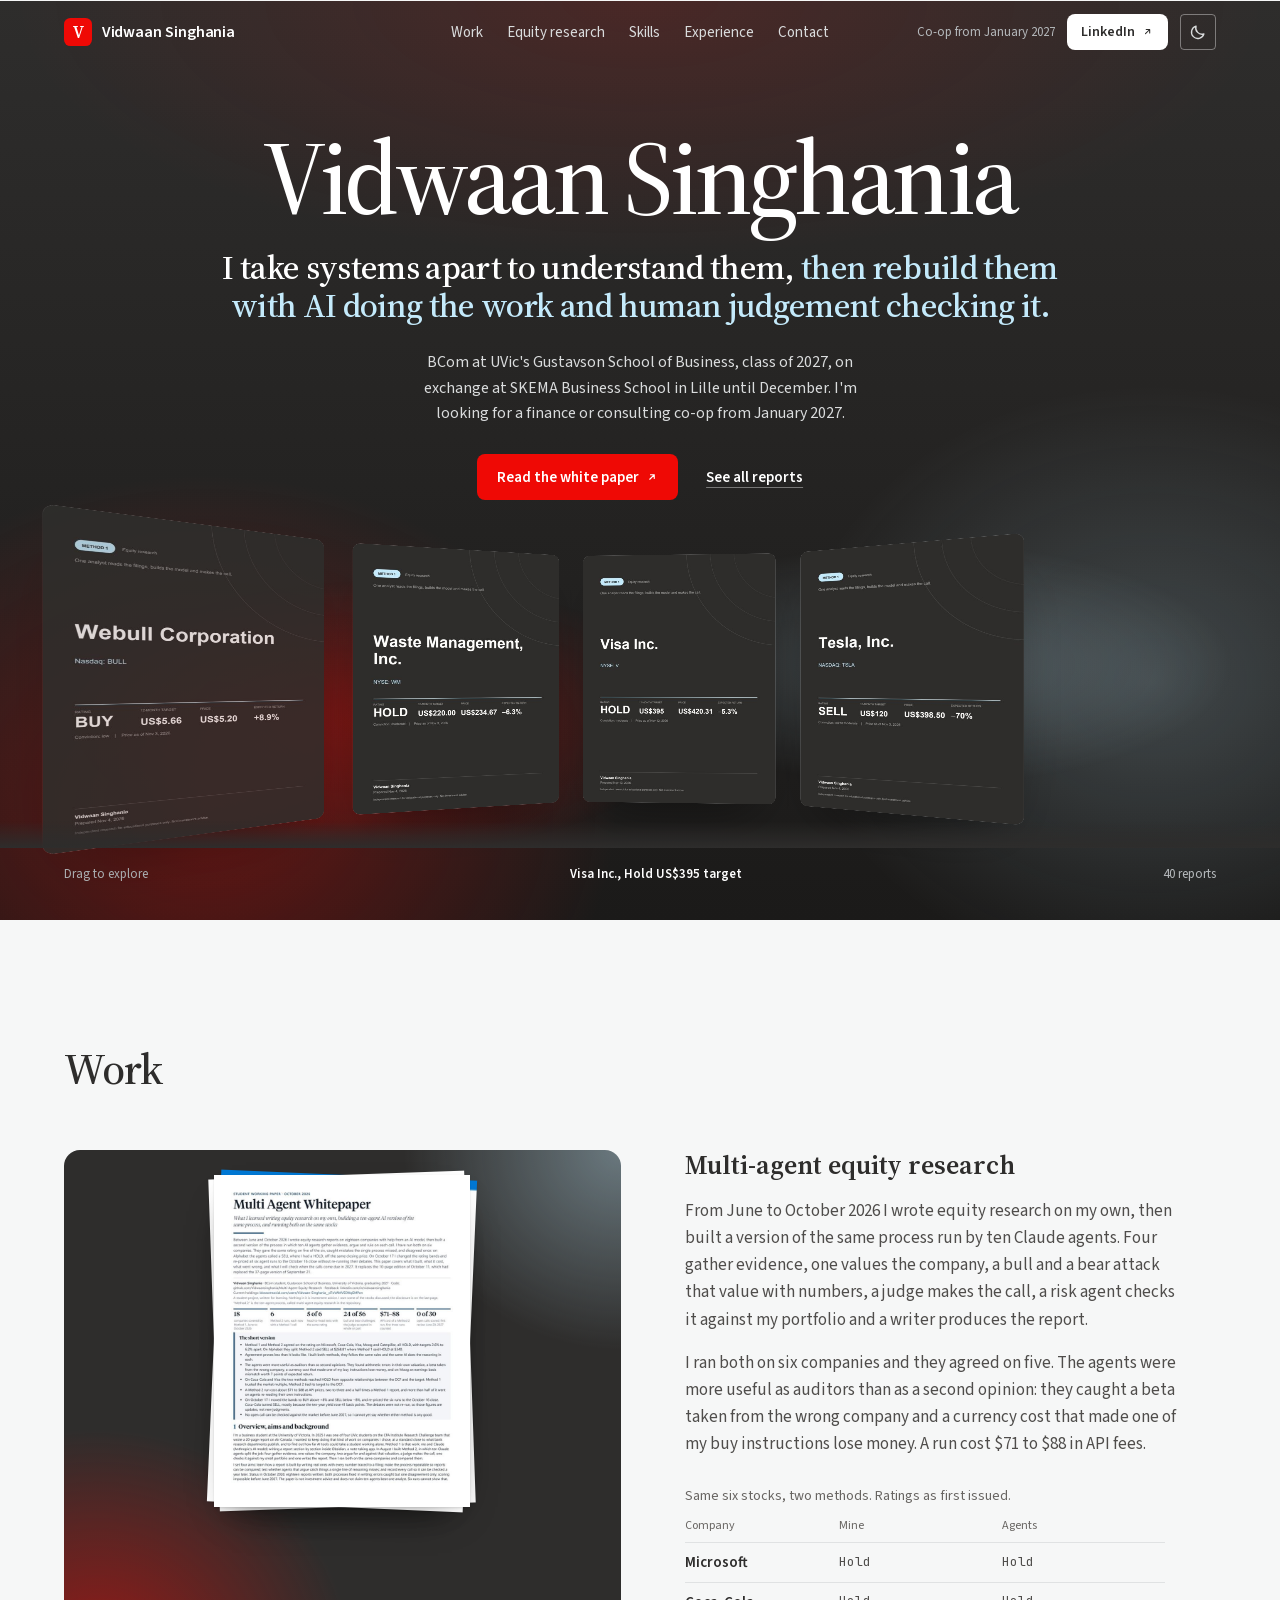
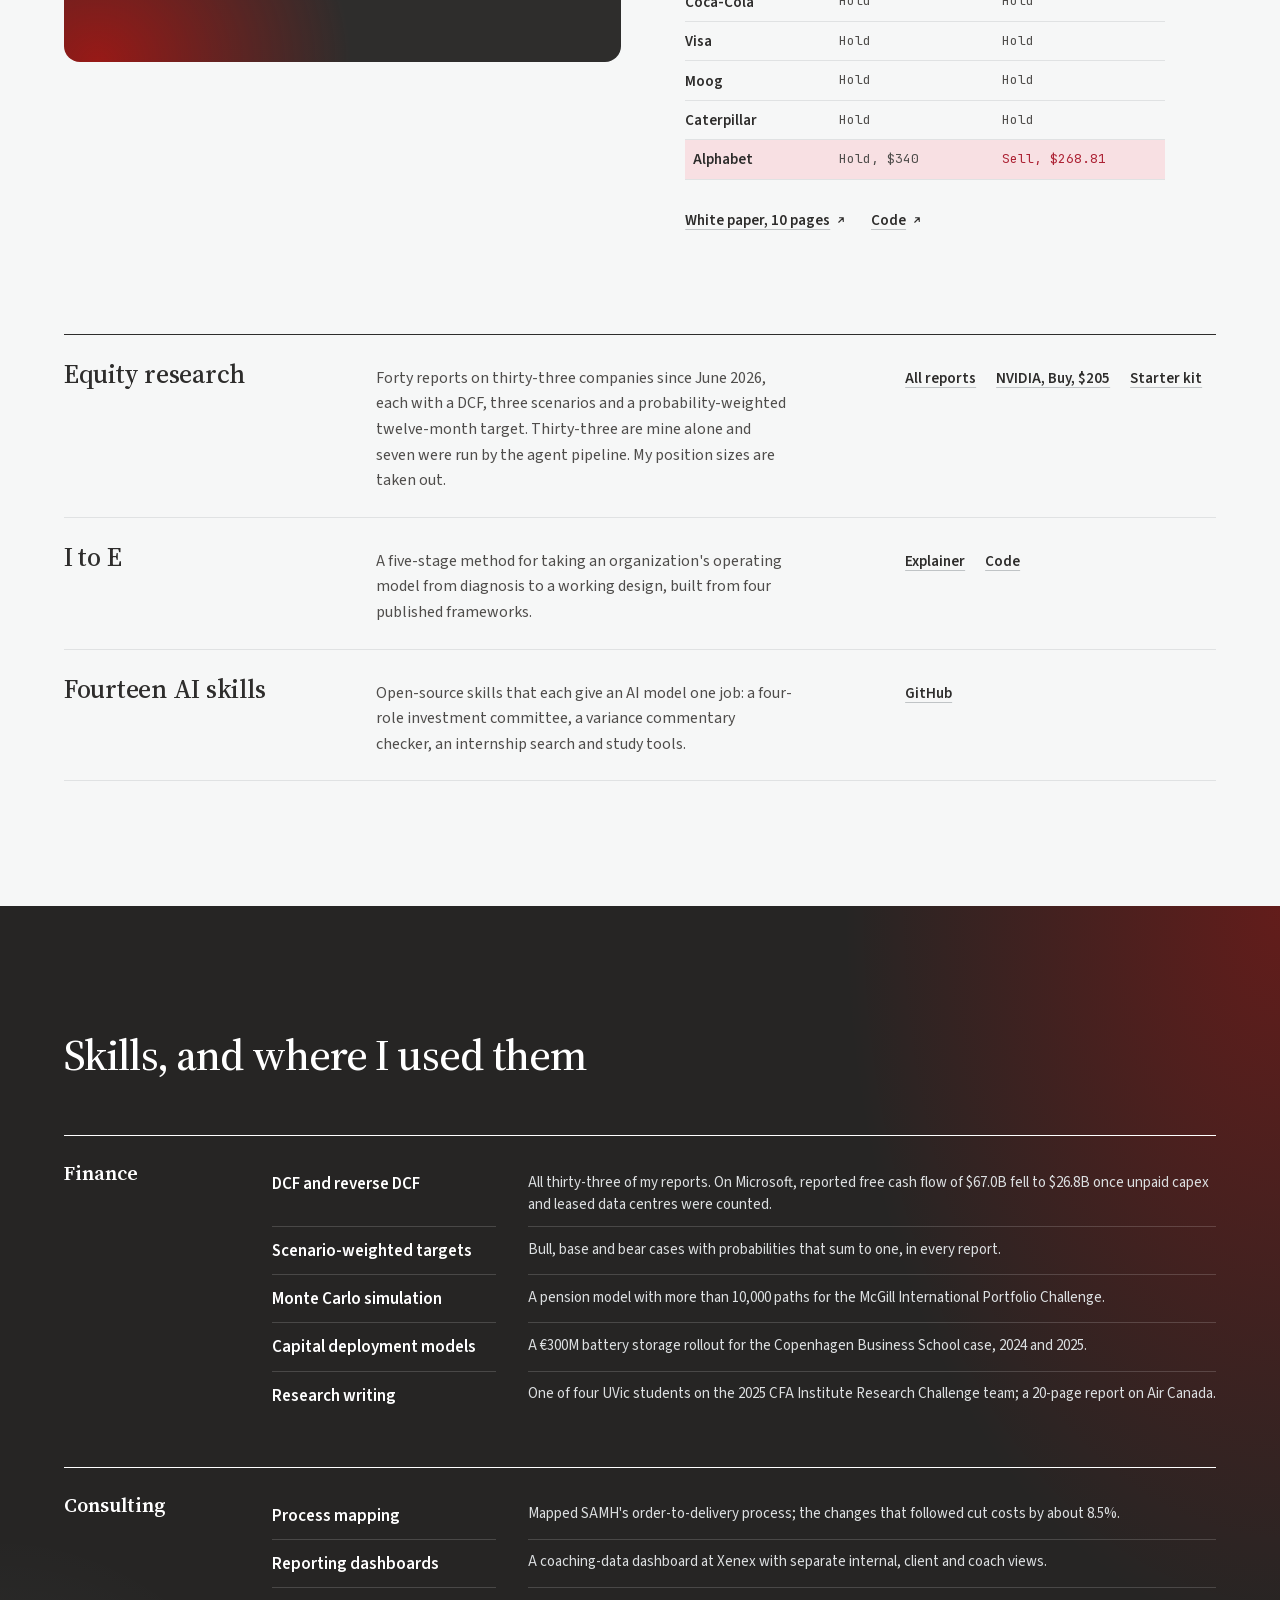
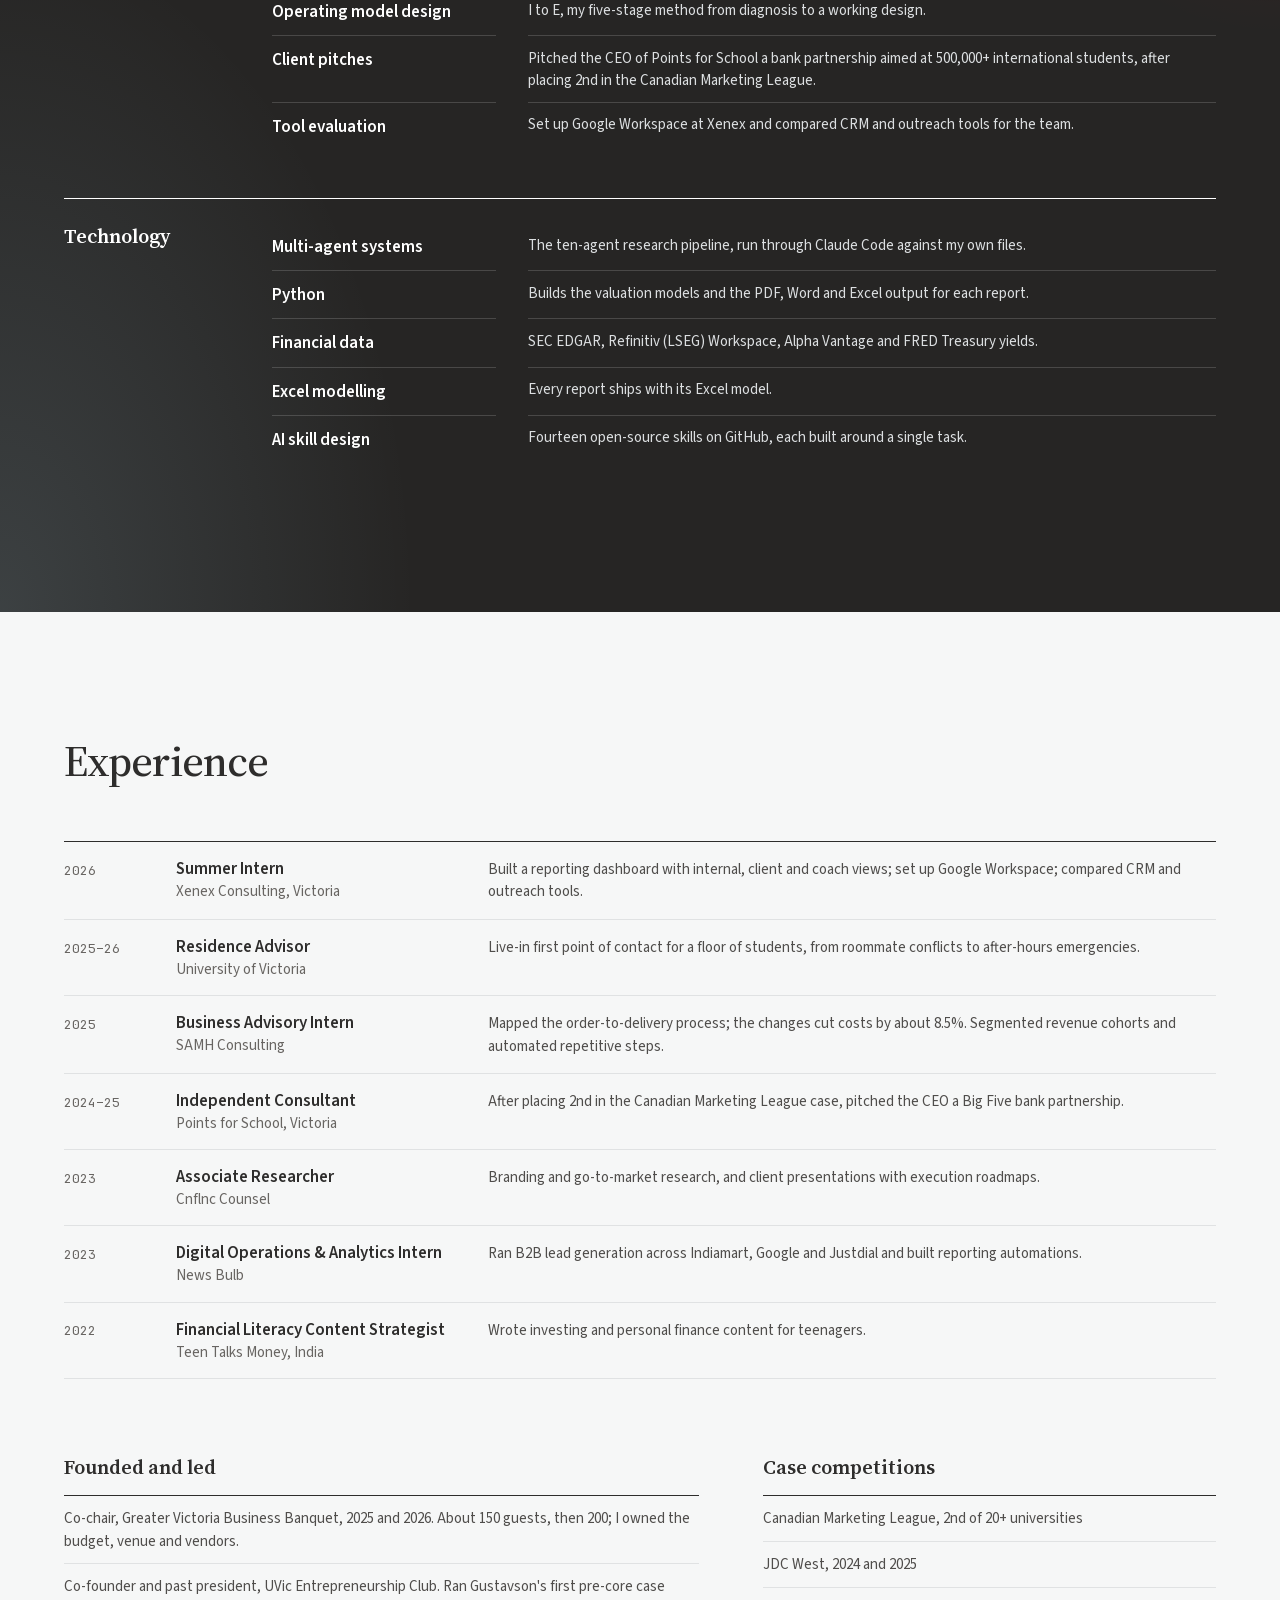
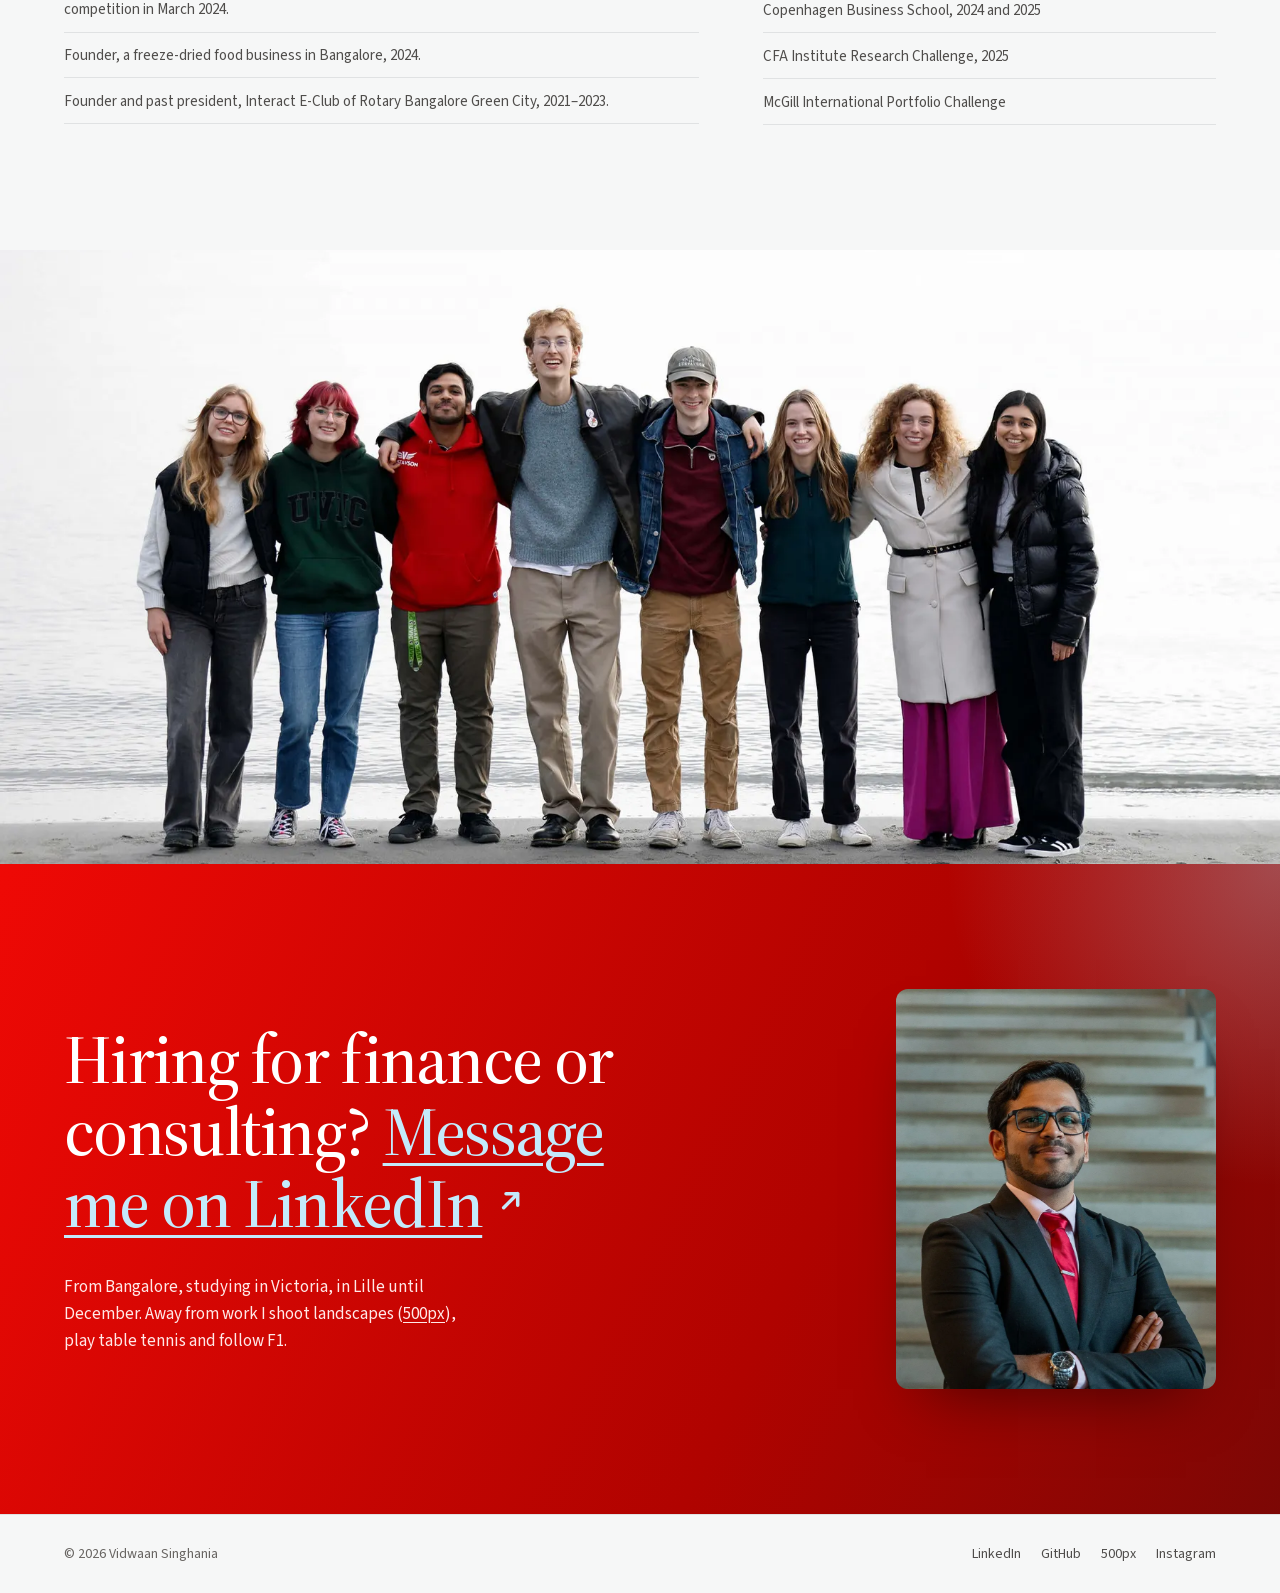
==== commit 5959780d: "Add the Meta Platforms and CRISPR Therapeutics reports and the refreshed NVIDIA report" ====
--- a/index.html
+++ b/index.html
@@ -89,52 +89,54 @@
 
     <div class="hall" data-hall tabindex="0" role="group" aria-label="Equity research reports. Drag, or use the arrow keys, to move along the row. Enter opens the report in front.">
 <!--HALL-->
-<ol class="ring" data-ring style="--n:38">
+<ol class="ring" data-ring style="--n:40">
   <li class="ring__card" style="--i:0"><a href="papers/equity-research/5n-plus-method-1.pdf" data-label="5N Plus Inc., Hold C$31 target" aria-label="5N Plus Inc. report, PDF" draggable="false"><img src="assets/img/er/5n-plus-method-1.jpg" width="582" height="753" alt="" draggable="false" loading="eager"></a></li>
   <li class="ring__card" style="--i:1"><a href="papers/equity-research/alphabet-method-1.pdf" data-label="Alphabet Inc., Buy US$302 target" aria-label="Alphabet Inc. report, PDF" draggable="false"><img src="assets/img/er/alphabet-method-1.jpg" width="582" height="753" alt="" draggable="false" loading="eager"></a></li>
   <li class="ring__card" style="--i:2"><a href="papers/equity-research/aluula-method-1.pdf" data-label="Aluula Composites Inc., Buy C$3.50 target" aria-label="Aluula Composites Inc. report, PDF" draggable="false"><img src="assets/img/er/aluula-method-1.jpg" width="582" height="753" alt="" draggable="false" loading="eager"></a></li>
-  <li class="ring__card" style="--i:3"><a href="papers/equity-research/alphabet-multi-agent.pdf" data-label="Alphabet Inc. (multi agent)" aria-label="Alphabet Inc. (multi agent) report, PDF" draggable="false"><img src="assets/img/er/alphabet-multi-agent.jpg" width="582" height="753" alt="" draggable="false" loading="eager"></a></li>
-  <li class="ring__card" style="--i:4"><a href="papers/equity-research/anthropic-method-1.pdf" data-label="Anthropic, PBC, Hold US$69 target" aria-label="Anthropic, PBC report, PDF" draggable="false"><img src="assets/img/er/anthropic-method-1.jpg" width="582" height="753" alt="" draggable="false" loading="eager"></a></li>
+  <li class="ring__card" style="--i:3"><a href="papers/equity-research/anthropic-method-1.pdf" data-label="Anthropic, PBC, Hold US$69 target" aria-label="Anthropic, PBC report, PDF" draggable="false"><img src="assets/img/er/anthropic-method-1.jpg" width="582" height="753" alt="" draggable="false" loading="eager"></a></li>
+  <li class="ring__card" style="--i:4"><a href="papers/equity-research/alphabet-multi-agent.pdf" data-label="Alphabet Inc. (multi agent)" aria-label="Alphabet Inc. (multi agent) report, PDF" draggable="false"><img src="assets/img/er/alphabet-multi-agent.jpg" width="582" height="753" alt="" draggable="false" loading="eager"></a></li>
   <li class="ring__card" style="--i:5"><a href="papers/equity-research/apple-method-1.pdf" data-label="Apple Inc., Sell US$270 target" aria-label="Apple Inc. report, PDF" draggable="false"><img src="assets/img/er/apple-method-1.jpg" width="582" height="753" alt="" draggable="false" loading="eager"></a></li>
   <li class="ring__card" style="--i:6"><a href="papers/equity-research/ats-corporation-method-1.pdf" data-label="ATS Corporation, Hold C$27 target" aria-label="ATS Corporation report, PDF" draggable="false"><img src="assets/img/er/ats-corporation-method-1.jpg" width="582" height="753" alt="" draggable="false" loading="eager"></a></li>
-  <li class="ring__card" style="--i:7"><a href="papers/equity-research/caterpillar-multi-agent.pdf" data-label="Caterpillar Inc. (multi agent)" aria-label="Caterpillar Inc. (multi agent) report, PDF" draggable="false"><img src="assets/img/er/caterpillar-multi-agent.jpg" width="582" height="753" alt="" draggable="false" loading="eager"></a></li>
-  <li class="ring__card" style="--i:8"><a href="papers/equity-research/biomarin-method-1.pdf" data-label="BioMarin Pharmaceutical Inc., Buy US$74 target" aria-label="BioMarin Pharmaceutical Inc. report, PDF" draggable="false"><img src="assets/img/er/biomarin-method-1.jpg" width="582" height="753" alt="" draggable="false" loading="eager"></a></li>
-  <li class="ring__card" style="--i:9"><a href="papers/equity-research/blue-moon-metals-method-1.pdf" data-label="Blue Moon Metals Inc., Buy C$5.27 target" aria-label="Blue Moon Metals Inc. report, PDF" draggable="false"><img src="assets/img/er/blue-moon-metals-method-1.jpg" width="582" height="753" alt="" draggable="false" loading="eager"></a></li>
+  <li class="ring__card" style="--i:7"><a href="papers/equity-research/biomarin-method-1.pdf" data-label="BioMarin Pharmaceutical Inc., Buy US$74 target" aria-label="BioMarin Pharmaceutical Inc. report, PDF" draggable="false"><img src="assets/img/er/biomarin-method-1.jpg" width="582" height="753" alt="" draggable="false" loading="eager"></a></li>
+  <li class="ring__card" style="--i:8"><a href="papers/equity-research/blue-moon-metals-method-1.pdf" data-label="Blue Moon Metals Inc., Buy C$5.27 target" aria-label="Blue Moon Metals Inc. report, PDF" draggable="false"><img src="assets/img/er/blue-moon-metals-method-1.jpg" width="582" height="753" alt="" draggable="false" loading="eager"></a></li>
+  <li class="ring__card" style="--i:9"><a href="papers/equity-research/caterpillar-multi-agent.pdf" data-label="Caterpillar Inc. (multi agent)" aria-label="Caterpillar Inc. (multi agent) report, PDF" draggable="false"><img src="assets/img/er/caterpillar-multi-agent.jpg" width="582" height="753" alt="" draggable="false" loading="eager"></a></li>
   <li class="ring__card" style="--i:10"><a href="papers/equity-research/caterpillar-method-1.pdf" data-label="Caterpillar Inc., Buy US$700 target" aria-label="Caterpillar Inc. report, PDF" draggable="false"><img src="assets/img/er/caterpillar-method-1.jpg" width="582" height="753" alt="" draggable="false" loading="eager"></a></li>
-  <li class="ring__card" style="--i:11"><a href="papers/equity-research/coca-cola-multi-agent.pdf" data-label="The Coca-Cola Company (multi agent)" aria-label="The Coca-Cola Company (multi agent) report, PDF" draggable="false"><img src="assets/img/er/coca-cola-multi-agent.jpg" width="582" height="753" alt="" draggable="false" loading="eager"></a></li>
-  <li class="ring__card" style="--i:12"><a href="papers/equity-research/coca-cola-method-1.pdf" data-label="The Coca-Cola Company, Sell US$82 target" aria-label="The Coca-Cola Company report, PDF" draggable="false"><img src="assets/img/er/coca-cola-method-1.jpg" width="582" height="753" alt="" draggable="false" loading="eager"></a></li>
-  <li class="ring__card" style="--i:13"><a href="papers/equity-research/costco-method-1.pdf" data-label="Costco Wholesale Corporation, Hold US$939 target" aria-label="Costco Wholesale Corporation report, PDF" draggable="false"><img src="assets/img/er/costco-method-1.jpg" width="582" height="753" alt="" draggable="false" loading="eager"></a></li>
-  <li class="ring__card" style="--i:14"><a href="papers/equity-research/credo-technology-method-1.pdf" data-label="Credo Technology Group Holding Ltd, Sell US$131 target" aria-label="Credo Technology Group Holding Ltd report, PDF" draggable="false"><img src="assets/img/er/credo-technology-method-1.jpg" width="582" height="753" alt="" draggable="false" loading="eager"></a></li>
-  <li class="ring__card" style="--i:15"><a href="papers/equity-research/microsoft-multi-agent.pdf" data-label="Microsoft Corporation (multi agent)" aria-label="Microsoft Corporation (multi agent) report, PDF" draggable="false"><img src="assets/img/er/microsoft-multi-agent.jpg" width="582" height="753" alt="" draggable="false" loading="eager"></a></li>
+  <li class="ring__card" style="--i:11"><a href="papers/equity-research/coca-cola-method-1.pdf" data-label="The Coca-Cola Company, Sell US$82 target" aria-label="The Coca-Cola Company report, PDF" draggable="false"><img src="assets/img/er/coca-cola-method-1.jpg" width="582" height="753" alt="" draggable="false" loading="eager"></a></li>
+  <li class="ring__card" style="--i:12"><a href="papers/equity-research/costco-method-1.pdf" data-label="Costco Wholesale Corporation, Hold US$939 target" aria-label="Costco Wholesale Corporation report, PDF" draggable="false"><img src="assets/img/er/costco-method-1.jpg" width="582" height="753" alt="" draggable="false" loading="eager"></a></li>
+  <li class="ring__card" style="--i:13"><a href="papers/equity-research/credo-technology-method-1.pdf" data-label="Credo Technology Group Holding Ltd, Sell US$131 target" aria-label="Credo Technology Group Holding Ltd report, PDF" draggable="false"><img src="assets/img/er/credo-technology-method-1.jpg" width="582" height="753" alt="" draggable="false" loading="eager"></a></li>
+  <li class="ring__card" style="--i:14"><a href="papers/equity-research/coca-cola-multi-agent.pdf" data-label="The Coca-Cola Company (multi agent)" aria-label="The Coca-Cola Company (multi agent) report, PDF" draggable="false"><img src="assets/img/er/coca-cola-multi-agent.jpg" width="582" height="753" alt="" draggable="false" loading="eager"></a></li>
+  <li class="ring__card" style="--i:15"><a href="papers/equity-research/crispr-therapeutics-method-1.pdf" data-label="CRISPR Therapeutics AG, Sell US$23 target" aria-label="CRISPR Therapeutics AG report, PDF" draggable="false"><img src="assets/img/er/crispr-therapeutics-method-1.jpg" width="582" height="753" alt="" draggable="false" loading="eager"></a></li>
   <li class="ring__card" style="--i:16"><a href="papers/equity-research/garmin-method-1.pdf" data-label="Garmin Ltd., Hold US$259 target" aria-label="Garmin Ltd. report, PDF" draggable="false"><img src="assets/img/er/garmin-method-1.jpg" width="582" height="753" alt="" draggable="false" loading="eager"></a></li>
   <li class="ring__card" style="--i:17"><a href="papers/equity-research/ibm-method-1.pdf" data-label="International Business Machines Corp., Hold US$230 target" aria-label="International Business Machines Corp. report, PDF" draggable="false"><img src="assets/img/er/ibm-method-1.jpg" width="582" height="753" alt="" draggable="false" loading="eager"></a></li>
   <li class="ring__card" style="--i:18"><a href="papers/equity-research/iren-method-1.pdf" data-label="IREN Limited, Buy US$46 target" aria-label="IREN Limited report, PDF" draggable="false"><img src="assets/img/er/iren-method-1.jpg" width="582" height="753" alt="" draggable="false" loading="eager"></a></li>
-  <li class="ring__card" style="--i:19"><a href="papers/equity-research/moog-multi-agent.pdf" data-label="Moog Inc. (multi agent)" aria-label="Moog Inc. (multi agent) report, PDF" draggable="false"><img src="assets/img/er/moog-multi-agent.jpg" width="582" height="753" alt="" draggable="false" loading="eager"></a></li>
-  <li class="ring__card" style="--i:20"><a href="papers/equity-research/microsoft-method-1.pdf" data-label="Microsoft Corporation, Hold US$520 target" aria-label="Microsoft Corporation report, PDF" draggable="false"><img src="assets/img/er/microsoft-method-1.jpg" width="582" height="753" alt="" draggable="false" loading="eager"></a></li>
-  <li class="ring__card" style="--i:21"><a href="papers/equity-research/mogotes-metals-method-1.pdf" data-label="Mogotes Metals Inc., Buy C$1.05 target" aria-label="Mogotes Metals Inc. report, PDF" draggable="false"><img src="assets/img/er/mogotes-metals-method-1.jpg" width="582" height="753" alt="" draggable="false" loading="eager"></a></li>
-  <li class="ring__card" style="--i:22"><a href="papers/equity-research/moog-method-1.pdf" data-label="Moog Inc., Hold US$360 target" aria-label="Moog Inc. report, PDF" draggable="false"><img src="assets/img/er/moog-method-1.jpg" width="582" height="753" alt="" draggable="false" loading="eager"></a></li>
-  <li class="ring__card" style="--i:23"><a href="papers/equity-research/nvidia-multi-agent.pdf" data-label="NVIDIA (multi agent)" aria-label="NVIDIA (multi agent) report, PDF" draggable="false"><img src="assets/img/er/nvidia-multi-agent.jpg" width="582" height="753" alt="" draggable="false" loading="eager"></a></li>
-  <li class="ring__card" style="--i:24"><a href="papers/equity-research/nokia-method-1.pdf" data-label="Nokia Oyj, Hold US$8 target" aria-label="Nokia Oyj report, PDF" draggable="false"><img src="assets/img/er/nokia-method-1.jpg" width="582" height="753" alt="" draggable="false" loading="eager"></a></li>
-  <li class="ring__card" style="--i:25"><a href="papers/equity-research/novo-nordisk-method-1.pdf" data-label="Novo Nordisk A/S, Buy US$45 target" aria-label="Novo Nordisk A/S report, PDF" draggable="false"><img src="assets/img/er/novo-nordisk-method-1.jpg" width="582" height="753" alt="" draggable="false" loading="eager"></a></li>
-  <li class="ring__card" style="--i:26"><a href="papers/equity-research/nvidia-method-1.pdf" data-label="NVIDIA, Buy US$199 target" aria-label="NVIDIA report, PDF" draggable="false"><img src="assets/img/er/nvidia-method-1.jpg" width="582" height="753" alt="" draggable="false" loading="eager"></a></li>
-  <li class="ring__card" style="--i:27"><a href="papers/equity-research/visa-multi-agent.pdf" data-label="Visa Inc. (multi agent)" aria-label="Visa Inc. (multi agent) report, PDF" draggable="false"><img src="assets/img/er/visa-multi-agent.jpg" width="582" height="753" alt="" draggable="false" loading="eager"></a></li>
+  <li class="ring__card" style="--i:19"><a href="papers/equity-research/microsoft-multi-agent.pdf" data-label="Microsoft Corporation (multi agent)" aria-label="Microsoft Corporation (multi agent) report, PDF" draggable="false"><img src="assets/img/er/microsoft-multi-agent.jpg" width="582" height="753" alt="" draggable="false" loading="eager"></a></li>
+  <li class="ring__card" style="--i:20"><a href="papers/equity-research/meta-platforms-method-1.pdf" data-label="Meta Platforms, Inc., Hold US$588 target" aria-label="Meta Platforms, Inc. report, PDF" draggable="false"><img src="assets/img/er/meta-platforms-method-1.jpg" width="582" height="753" alt="" draggable="false" loading="eager"></a></li>
+  <li class="ring__card" style="--i:21"><a href="papers/equity-research/microsoft-method-1.pdf" data-label="Microsoft Corporation, Hold US$520 target" aria-label="Microsoft Corporation report, PDF" draggable="false"><img src="assets/img/er/microsoft-method-1.jpg" width="582" height="753" alt="" draggable="false" loading="eager"></a></li>
+  <li class="ring__card" style="--i:22"><a href="papers/equity-research/mogotes-metals-method-1.pdf" data-label="Mogotes Metals Inc., Buy C$1.05 target" aria-label="Mogotes Metals Inc. report, PDF" draggable="false"><img src="assets/img/er/mogotes-metals-method-1.jpg" width="582" height="753" alt="" draggable="false" loading="eager"></a></li>
+  <li class="ring__card" style="--i:23"><a href="papers/equity-research/moog-method-1.pdf" data-label="Moog Inc., Hold US$360 target" aria-label="Moog Inc. report, PDF" draggable="false"><img src="assets/img/er/moog-method-1.jpg" width="582" height="753" alt="" draggable="false" loading="eager"></a></li>
+  <li class="ring__card" style="--i:24"><a href="papers/equity-research/moog-multi-agent.pdf" data-label="Moog Inc. (multi agent)" aria-label="Moog Inc. (multi agent) report, PDF" draggable="false"><img src="assets/img/er/moog-multi-agent.jpg" width="582" height="753" alt="" draggable="false" loading="eager"></a></li>
+  <li class="ring__card" style="--i:25"><a href="papers/equity-research/nokia-method-1.pdf" data-label="Nokia Oyj, Hold US$8 target" aria-label="Nokia Oyj report, PDF" draggable="false"><img src="assets/img/er/nokia-method-1.jpg" width="582" height="753" alt="" draggable="false" loading="eager"></a></li>
+  <li class="ring__card" style="--i:26"><a href="papers/equity-research/novo-nordisk-method-1.pdf" data-label="Novo Nordisk A/S, Buy US$45 target" aria-label="Novo Nordisk A/S report, PDF" draggable="false"><img src="assets/img/er/novo-nordisk-method-1.jpg" width="582" height="753" alt="" draggable="false" loading="eager"></a></li>
+  <li class="ring__card" style="--i:27"><a href="papers/equity-research/nvidia-method-1.pdf" data-label="NVIDIA, Buy US$205 target" aria-label="NVIDIA report, PDF" draggable="false"><img src="assets/img/er/nvidia-method-1.jpg" width="582" height="753" alt="" draggable="false" loading="eager"></a></li>
   <li class="ring__card" style="--i:28"><a href="papers/equity-research/parker-hannifin-method-1.pdf" data-label="Parker-Hannifin Corporation, Hold US$950 target" aria-label="Parker-Hannifin Corporation report, PDF" draggable="false"><img src="assets/img/er/parker-hannifin-method-1.jpg" width="582" height="753" alt="" draggable="false" loading="eager"></a></li>
-  <li class="ring__card" style="--i:29"><a href="papers/equity-research/rocket-lab-method-1.pdf" data-label="Rocket Lab Corporation, Sell US$45 target" aria-label="Rocket Lab Corporation report, PDF" draggable="false"><img src="assets/img/er/rocket-lab-method-1.jpg" width="582" height="753" alt="" draggable="false" loading="eager"></a></li>
-  <li class="ring__card" style="--i:30"><a href="papers/equity-research/rockwell-automation-method-1.pdf" data-label="Rockwell Automation, Inc., Hold US$420 target" aria-label="Rockwell Automation, Inc. report, PDF" draggable="false"><img src="assets/img/er/rockwell-automation-method-1.jpg" width="582" height="753" alt="" draggable="false" loading="eager"></a></li>
-  <li class="ring__card" style="--i:31"><a href="papers/equity-research/rockwool-method-1.pdf" data-label="ROCKWOOL A/S, Buy DKK 232 target" aria-label="ROCKWOOL A/S report, PDF" draggable="false"><img src="assets/img/er/rockwool-method-1.jpg" width="582" height="753" alt="" draggable="false" loading="eager"></a></li>
-  <li class="ring__card" style="--i:32"><a href="papers/equity-research/servicenow-method-1.pdf" data-label="ServiceNow, Inc., Buy US$120 target" aria-label="ServiceNow, Inc. report, PDF" draggable="false"><img src="assets/img/er/servicenow-method-1.jpg" width="582" height="753" alt="" draggable="false" loading="eager"></a></li>
-  <li class="ring__card" style="--i:33"><a href="papers/equity-research/take-two-interactive-method-1.pdf" data-label="Take-Two Interactive, Buy US$224 target" aria-label="Take-Two Interactive report, PDF" draggable="false"><img src="assets/img/er/take-two-interactive-method-1.jpg" width="582" height="753" alt="" draggable="false" loading="eager"></a></li>
-  <li class="ring__card" style="--i:34"><a href="papers/equity-research/tesla-method-1.pdf" data-label="Tesla, Inc., Sell US$120 target" aria-label="Tesla, Inc. report, PDF" draggable="false"><img src="assets/img/er/tesla-method-1.jpg" width="582" height="753" alt="" draggable="false" loading="eager"></a></li>
-  <li class="ring__card" style="--i:35"><a href="papers/equity-research/visa-method-1.pdf" data-label="Visa Inc., Hold US$395 target" aria-label="Visa Inc. report, PDF" draggable="false"><img src="assets/img/er/visa-method-1.jpg" width="582" height="753" alt="" draggable="false" loading="eager"></a></li>
-  <li class="ring__card" style="--i:36"><a href="papers/equity-research/waste-management-method-1.pdf" data-label="Waste Management, Inc., Hold US$220.00 target" aria-label="Waste Management, Inc. report, PDF" draggable="false"><img src="assets/img/er/waste-management-method-1.jpg" width="582" height="753" alt="" draggable="false" loading="eager"></a></li>
-  <li class="ring__card" style="--i:37"><a href="papers/equity-research/webull-method-1.pdf" data-label="Webull Corporation, Buy US$5.66 target" aria-label="Webull Corporation report, PDF" draggable="false"><img src="assets/img/er/webull-method-1.jpg" width="582" height="753" alt="" draggable="false" loading="eager"></a></li>
+  <li class="ring__card" style="--i:29"><a href="papers/equity-research/nvidia-multi-agent.pdf" data-label="NVIDIA (multi agent)" aria-label="NVIDIA (multi agent) report, PDF" draggable="false"><img src="assets/img/er/nvidia-multi-agent.jpg" width="582" height="753" alt="" draggable="false" loading="eager"></a></li>
+  <li class="ring__card" style="--i:30"><a href="papers/equity-research/rocket-lab-method-1.pdf" data-label="Rocket Lab Corporation, Sell US$45 target" aria-label="Rocket Lab Corporation report, PDF" draggable="false"><img src="assets/img/er/rocket-lab-method-1.jpg" width="582" height="753" alt="" draggable="false" loading="eager"></a></li>
+  <li class="ring__card" style="--i:31"><a href="papers/equity-research/rockwell-automation-method-1.pdf" data-label="Rockwell Automation, Inc., Hold US$420 target" aria-label="Rockwell Automation, Inc. report, PDF" draggable="false"><img src="assets/img/er/rockwell-automation-method-1.jpg" width="582" height="753" alt="" draggable="false" loading="eager"></a></li>
+  <li class="ring__card" style="--i:32"><a href="papers/equity-research/rockwool-method-1.pdf" data-label="ROCKWOOL A/S, Buy DKK 232 target" aria-label="ROCKWOOL A/S report, PDF" draggable="false"><img src="assets/img/er/rockwool-method-1.jpg" width="582" height="753" alt="" draggable="false" loading="eager"></a></li>
+  <li class="ring__card" style="--i:33"><a href="papers/equity-research/servicenow-method-1.pdf" data-label="ServiceNow, Inc., Buy US$120 target" aria-label="ServiceNow, Inc. report, PDF" draggable="false"><img src="assets/img/er/servicenow-method-1.jpg" width="582" height="753" alt="" draggable="false" loading="eager"></a></li>
+  <li class="ring__card" style="--i:34"><a href="papers/equity-research/visa-multi-agent.pdf" data-label="Visa Inc. (multi agent)" aria-label="Visa Inc. (multi agent) report, PDF" draggable="false"><img src="assets/img/er/visa-multi-agent.jpg" width="582" height="753" alt="" draggable="false" loading="eager"></a></li>
+  <li class="ring__card" style="--i:35"><a href="papers/equity-research/take-two-interactive-method-1.pdf" data-label="Take-Two Interactive, Buy US$224 target" aria-label="Take-Two Interactive report, PDF" draggable="false"><img src="assets/img/er/take-two-interactive-method-1.jpg" width="582" height="753" alt="" draggable="false" loading="eager"></a></li>
+  <li class="ring__card" style="--i:36"><a href="papers/equity-research/tesla-method-1.pdf" data-label="Tesla, Inc., Sell US$120 target" aria-label="Tesla, Inc. report, PDF" draggable="false"><img src="assets/img/er/tesla-method-1.jpg" width="582" height="753" alt="" draggable="false" loading="eager"></a></li>
+  <li class="ring__card" style="--i:37"><a href="papers/equity-research/visa-method-1.pdf" data-label="Visa Inc., Hold US$395 target" aria-label="Visa Inc. report, PDF" draggable="false"><img src="assets/img/er/visa-method-1.jpg" width="582" height="753" alt="" draggable="false" loading="eager"></a></li>
+  <li class="ring__card" style="--i:38"><a href="papers/equity-research/waste-management-method-1.pdf" data-label="Waste Management, Inc., Hold US$220.00 target" aria-label="Waste Management, Inc. report, PDF" draggable="false"><img src="assets/img/er/waste-management-method-1.jpg" width="582" height="753" alt="" draggable="false" loading="eager"></a></li>
+  <li class="ring__card" style="--i:39"><a href="papers/equity-research/webull-method-1.pdf" data-label="Webull Corporation, Buy US$5.66 target" aria-label="Webull Corporation report, PDF" draggable="false"><img src="assets/img/er/webull-method-1.jpg" width="582" height="753" alt="" draggable="false" loading="eager"></a></li>
 </ol>
 <!--/HALL-->
     </div>
     <div class="wrap hall__foot" aria-hidden="true">
       <span class="hall__hint"><span class="d">Drag</span><span class="m">Swipe</span> to explore</span>
       <span class="hall__now" data-hall-now></span>
-      <span>38 reports</span>
+      <span>40 reports</span>
     </div>
   </section>
 
@@ -183,10 +185,11 @@
       <ul class="index">
         <li>
           <h3>Equity research</h3>
-          <p>Thirty-eight reports on thirty-one companies since June 2026, each with a DCF, three scenarios and a probability-weighted twelve-month target. Thirty-one are mine alone and seven were run by the agent pipeline. My position sizes are taken out.</p>
+          <p>Forty reports on thirty-three companies since June 2026, each with a DCF, three scenarios and a probability-weighted twelve-month target. Thirty-three are mine alone and seven were run by the agent pipeline. My position sizes are taken out.</p>
           <p class="links">
             <a class="link" href="equity-research.html">All reports</a>
-            <a class="link" href="papers/sample-method-1-nvda.pdf">NVIDIA, Buy, $199</a>
+            <a class="link" href="papers/sample-method-1-nvda.pdf">NVIDIA, Buy, $205</a>
+            <a class="link" href="https://github.com/Vidwaansinghania/EquityResearchSetup" rel="noopener">Starter kit</a>
           </p>
         </li>
         <li>
@@ -215,7 +218,7 @@
       <div class="skill-group">
         <h3>Finance</h3>
         <dl>
-          <dt>DCF and reverse DCF</dt><dd>All thirty reports. On Microsoft, reported free cash flow of $67.0B fell to $26.8B once unpaid capex and leased data centres were counted.</dd>
+          <dt>DCF and reverse DCF</dt><dd>All thirty-three of my reports. On Microsoft, reported free cash flow of $67.0B fell to $26.8B once unpaid capex and leased data centres were counted.</dd>
           <dt>Scenario-weighted targets</dt><dd>Bull, base and bear cases with probabilities that sum to one, in every report.</dd>
           <dt>Monte Carlo simulation</dt><dd>A pension model with more than 10,000 paths for the McGill International Portfolio Challenge.</dd>
           <dt>Capital deployment models</dt><dd>A &euro;300M battery storage rollout for the Copenhagen Business School case, 2024 and 2025.</dd>
